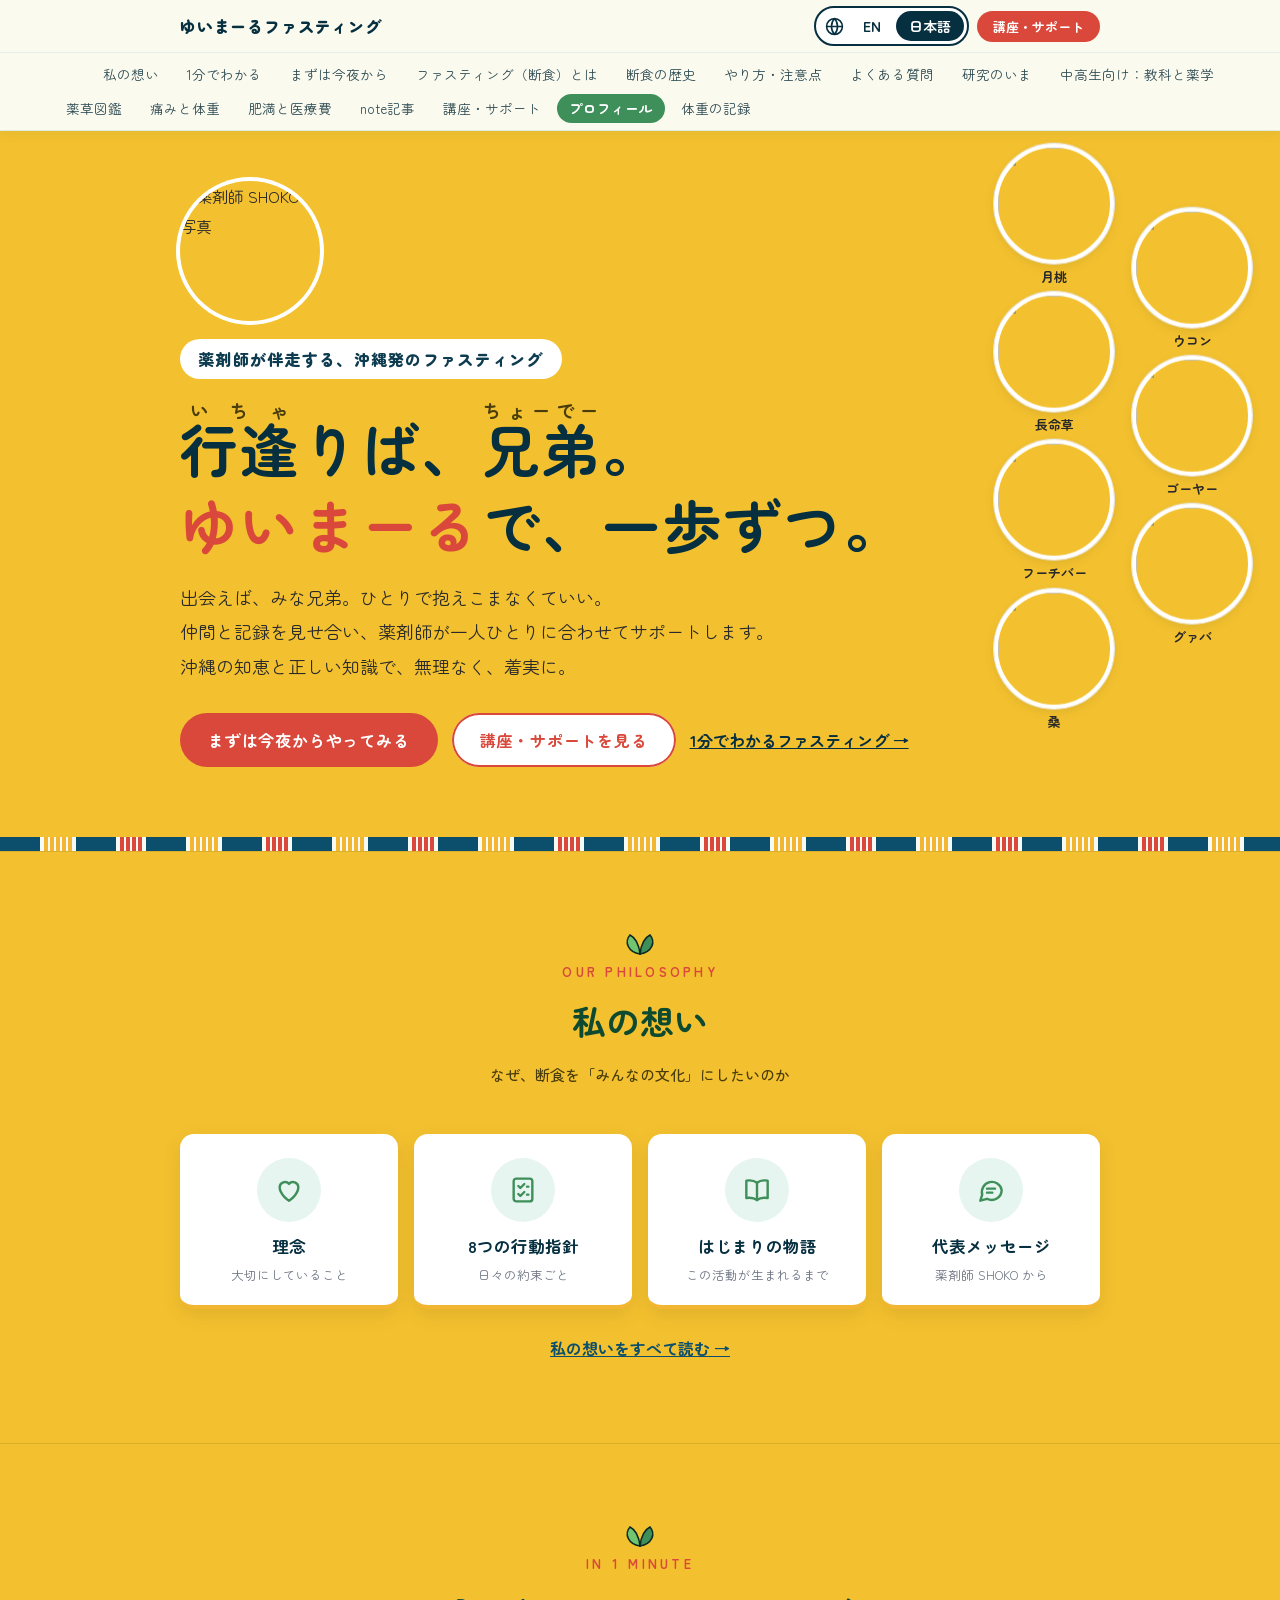
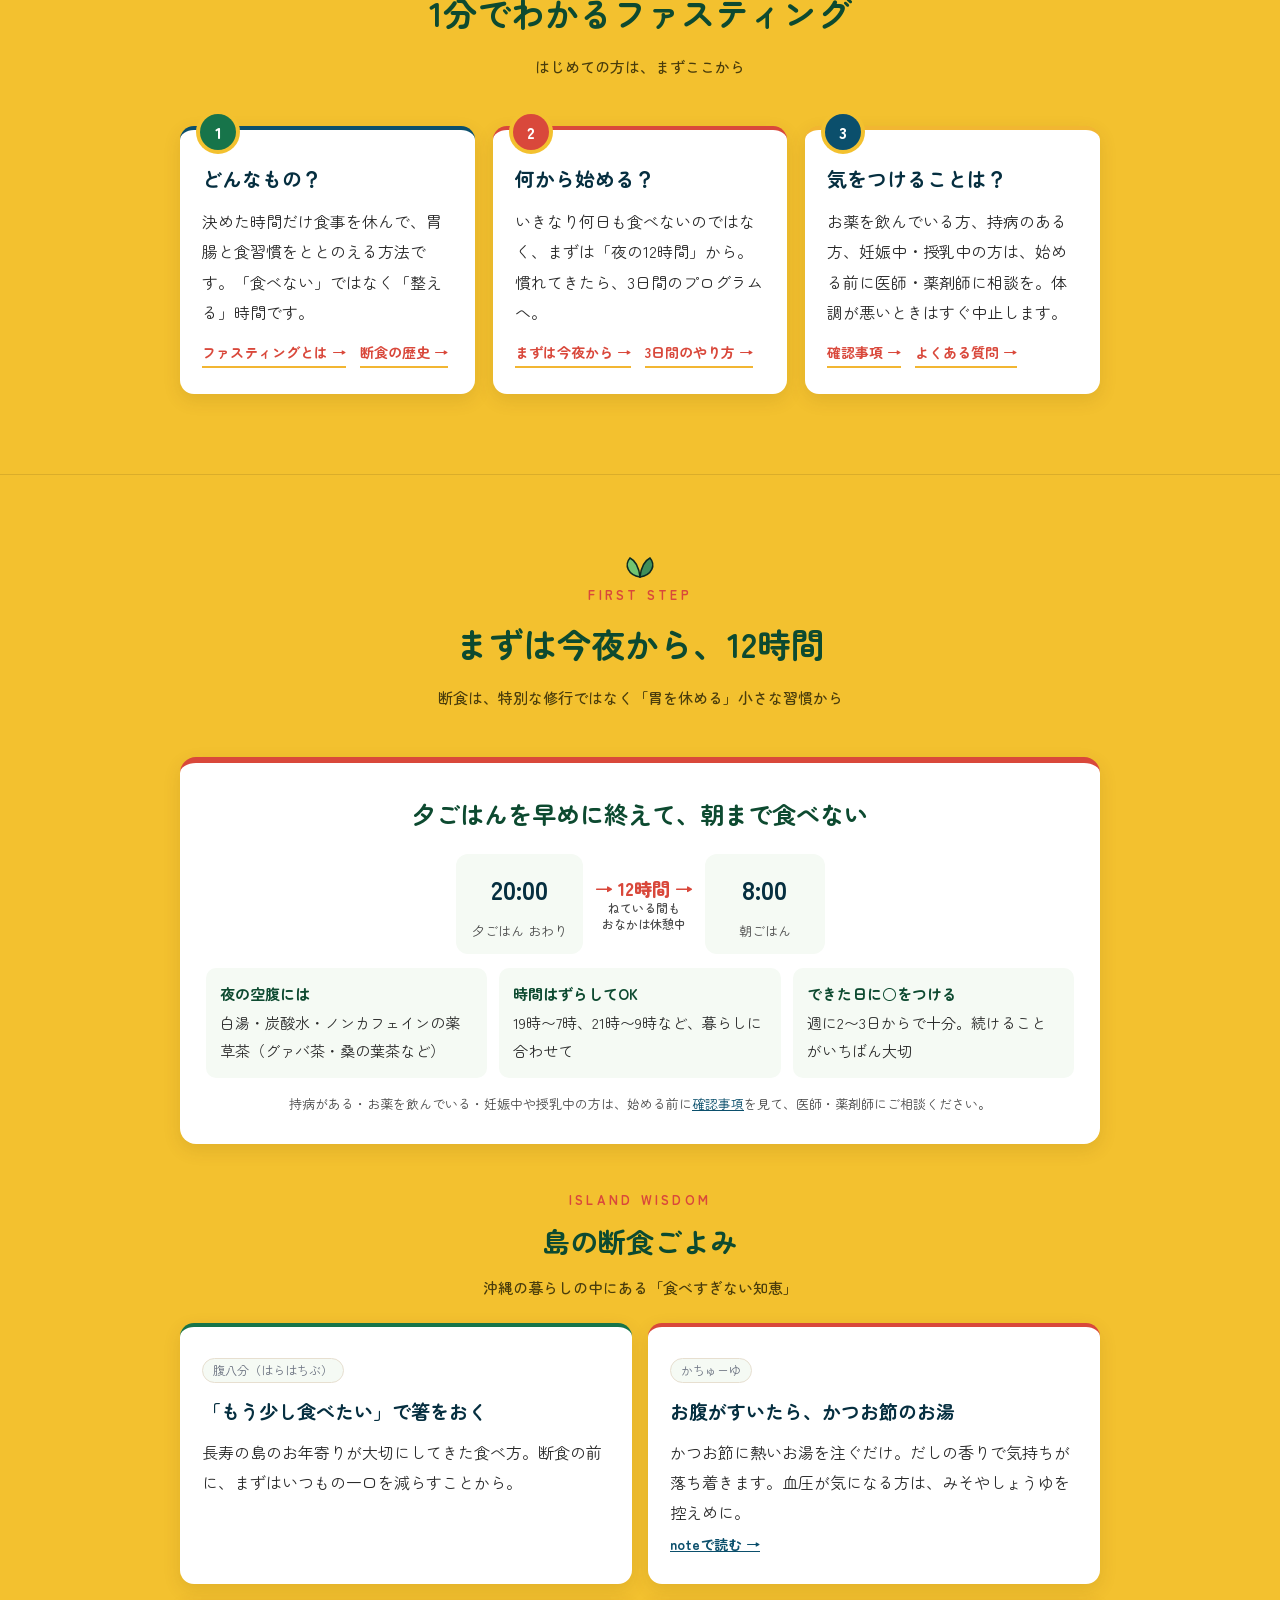
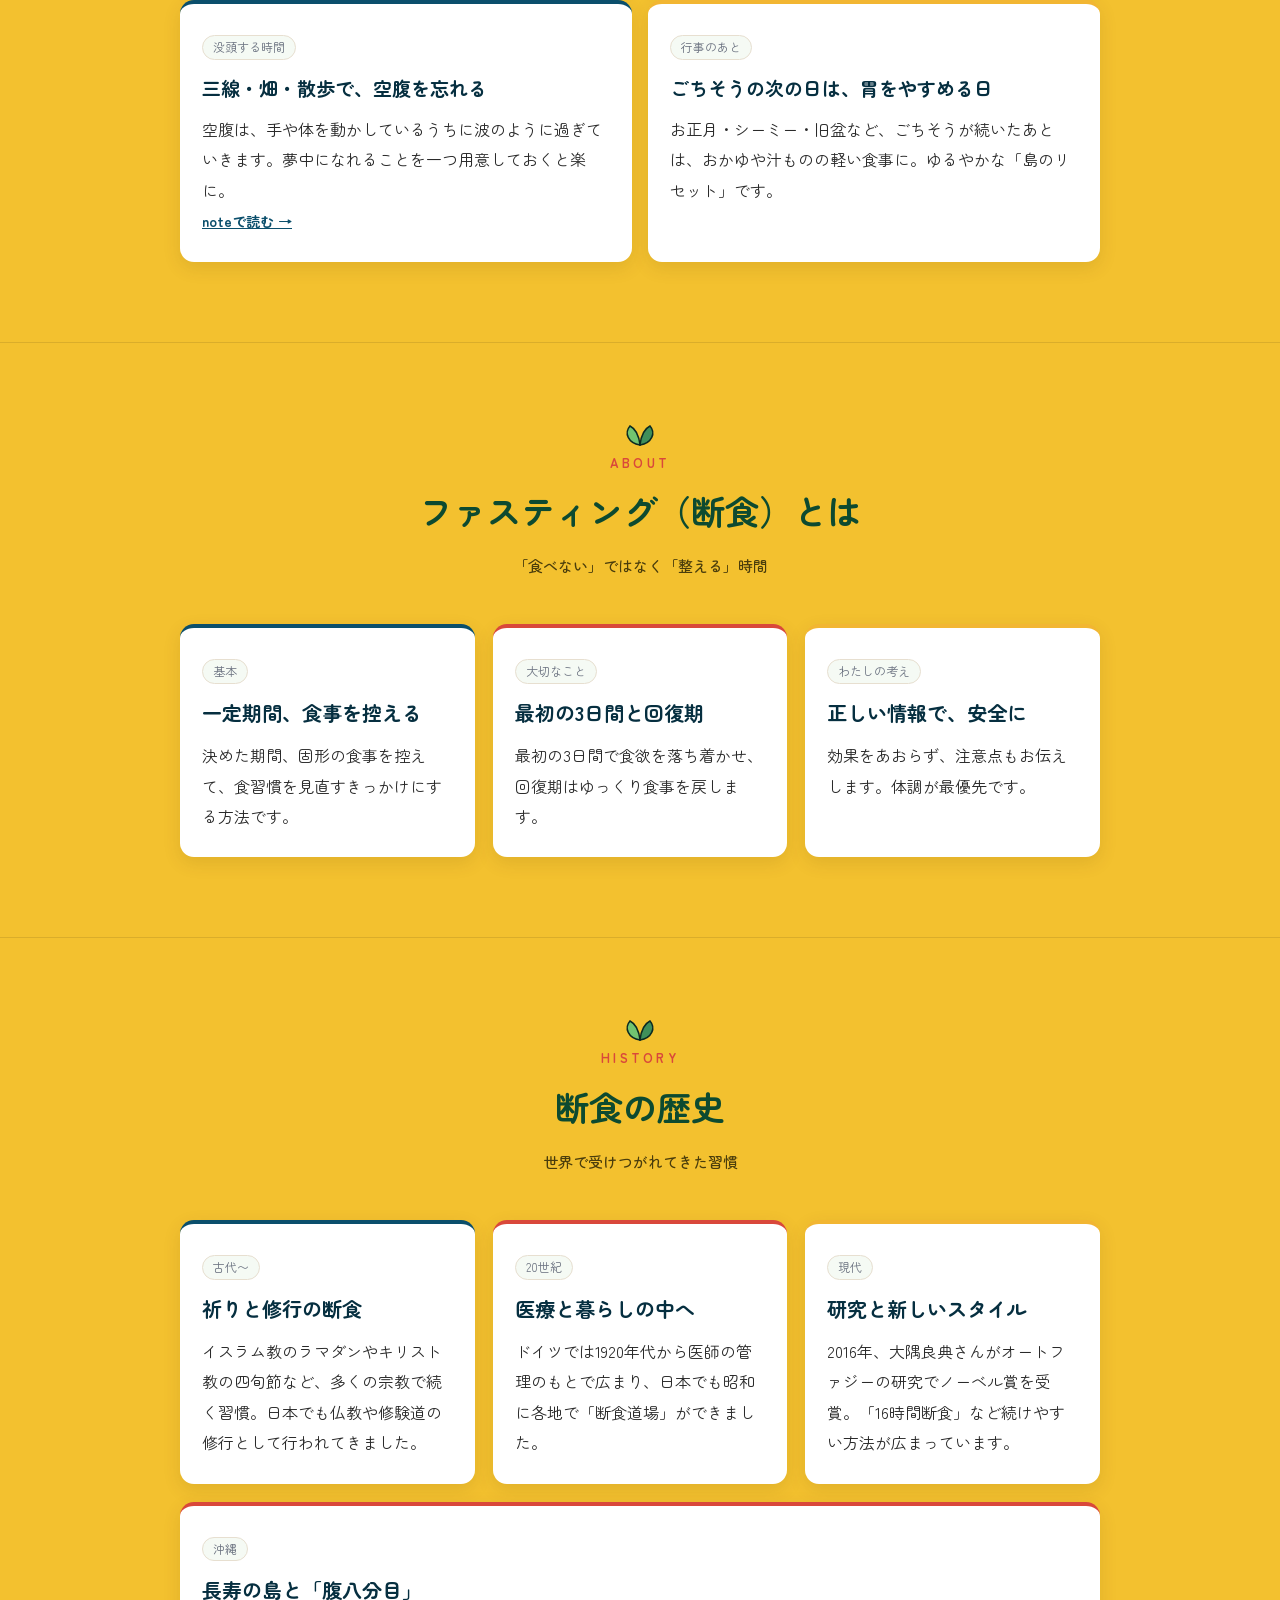
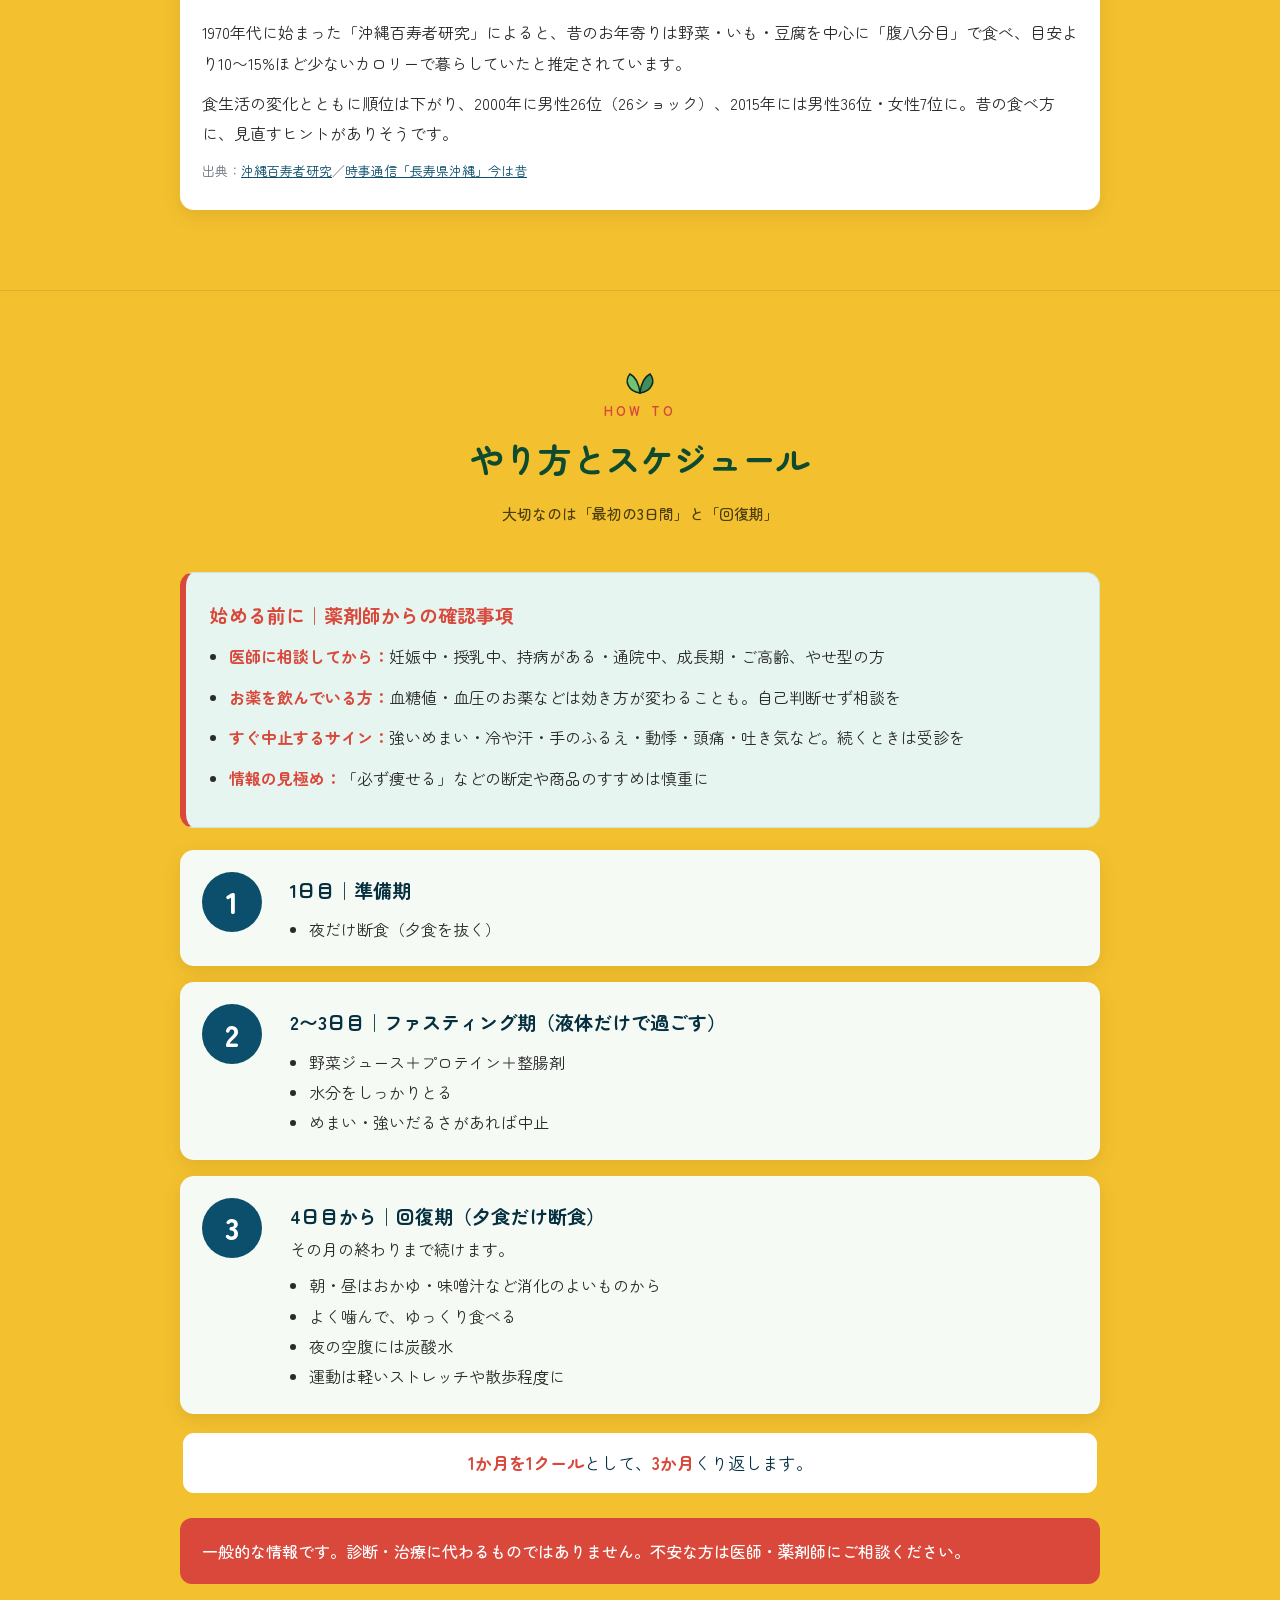
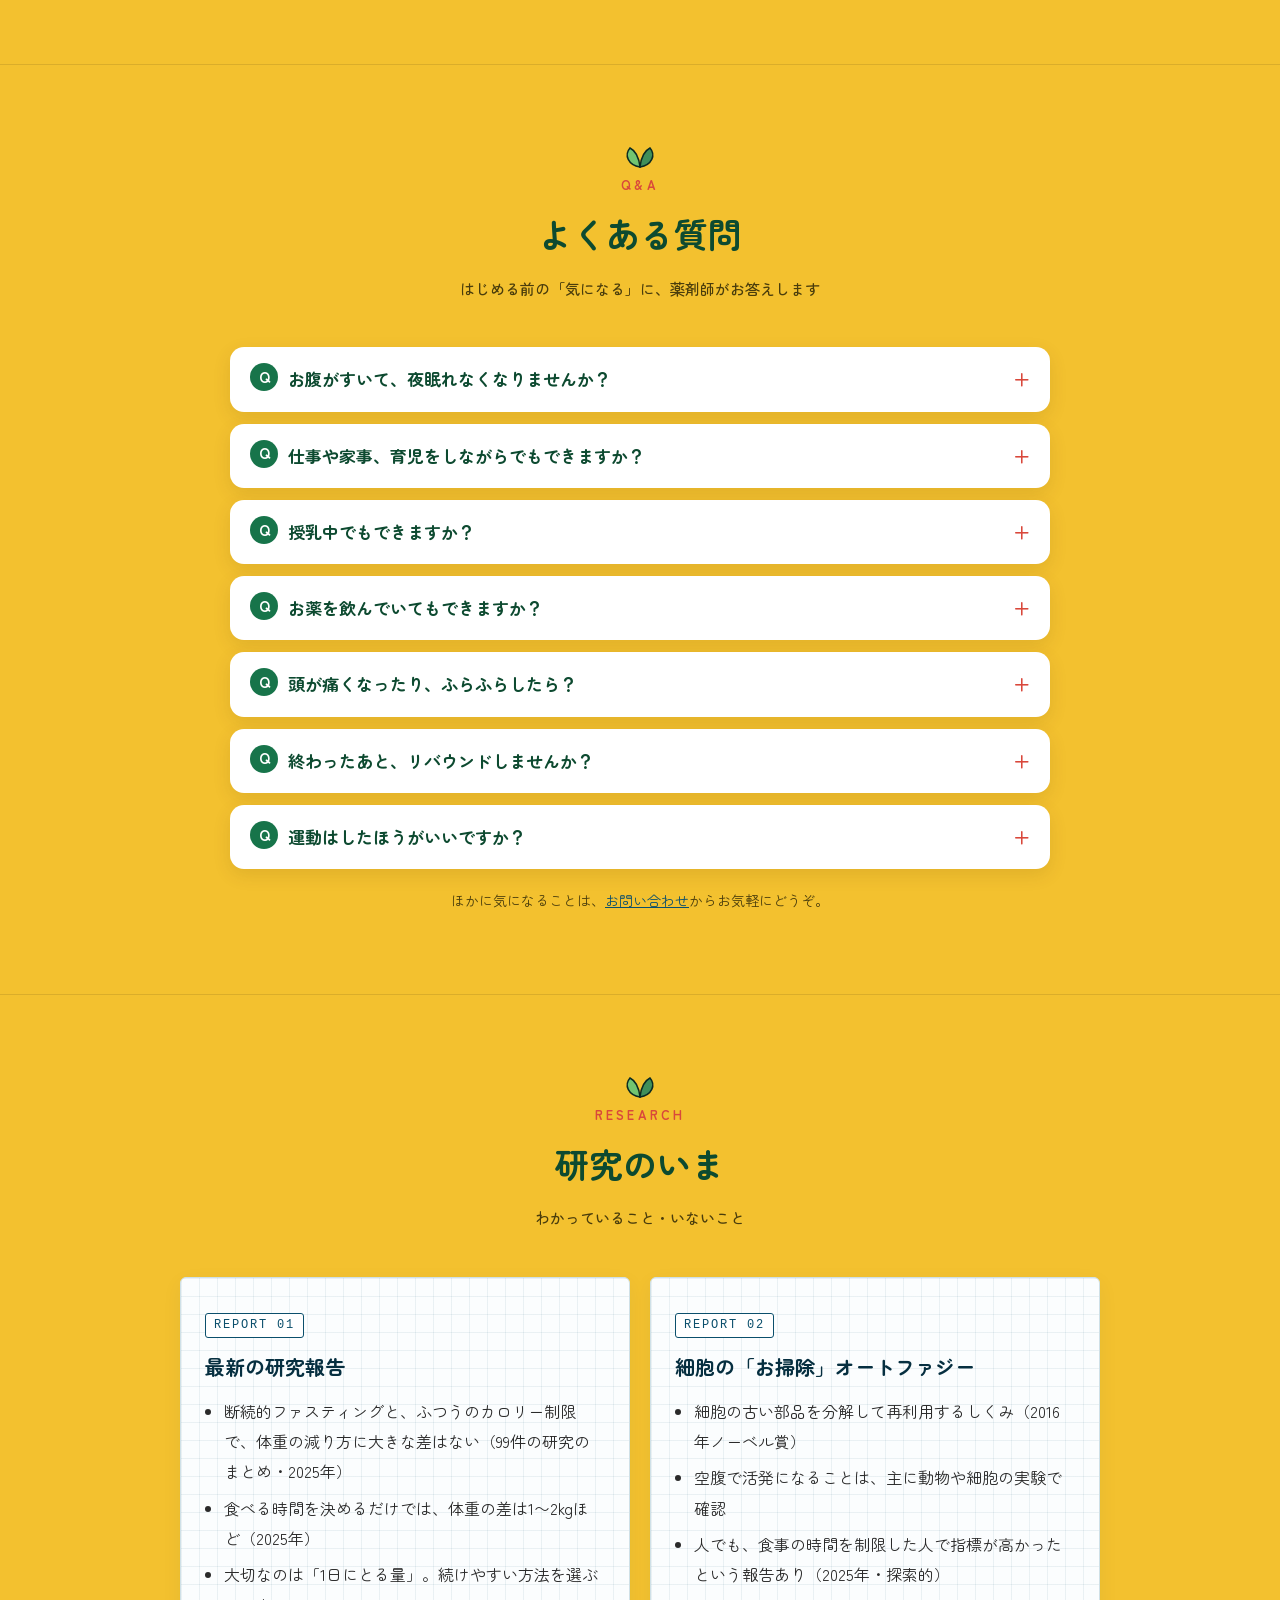
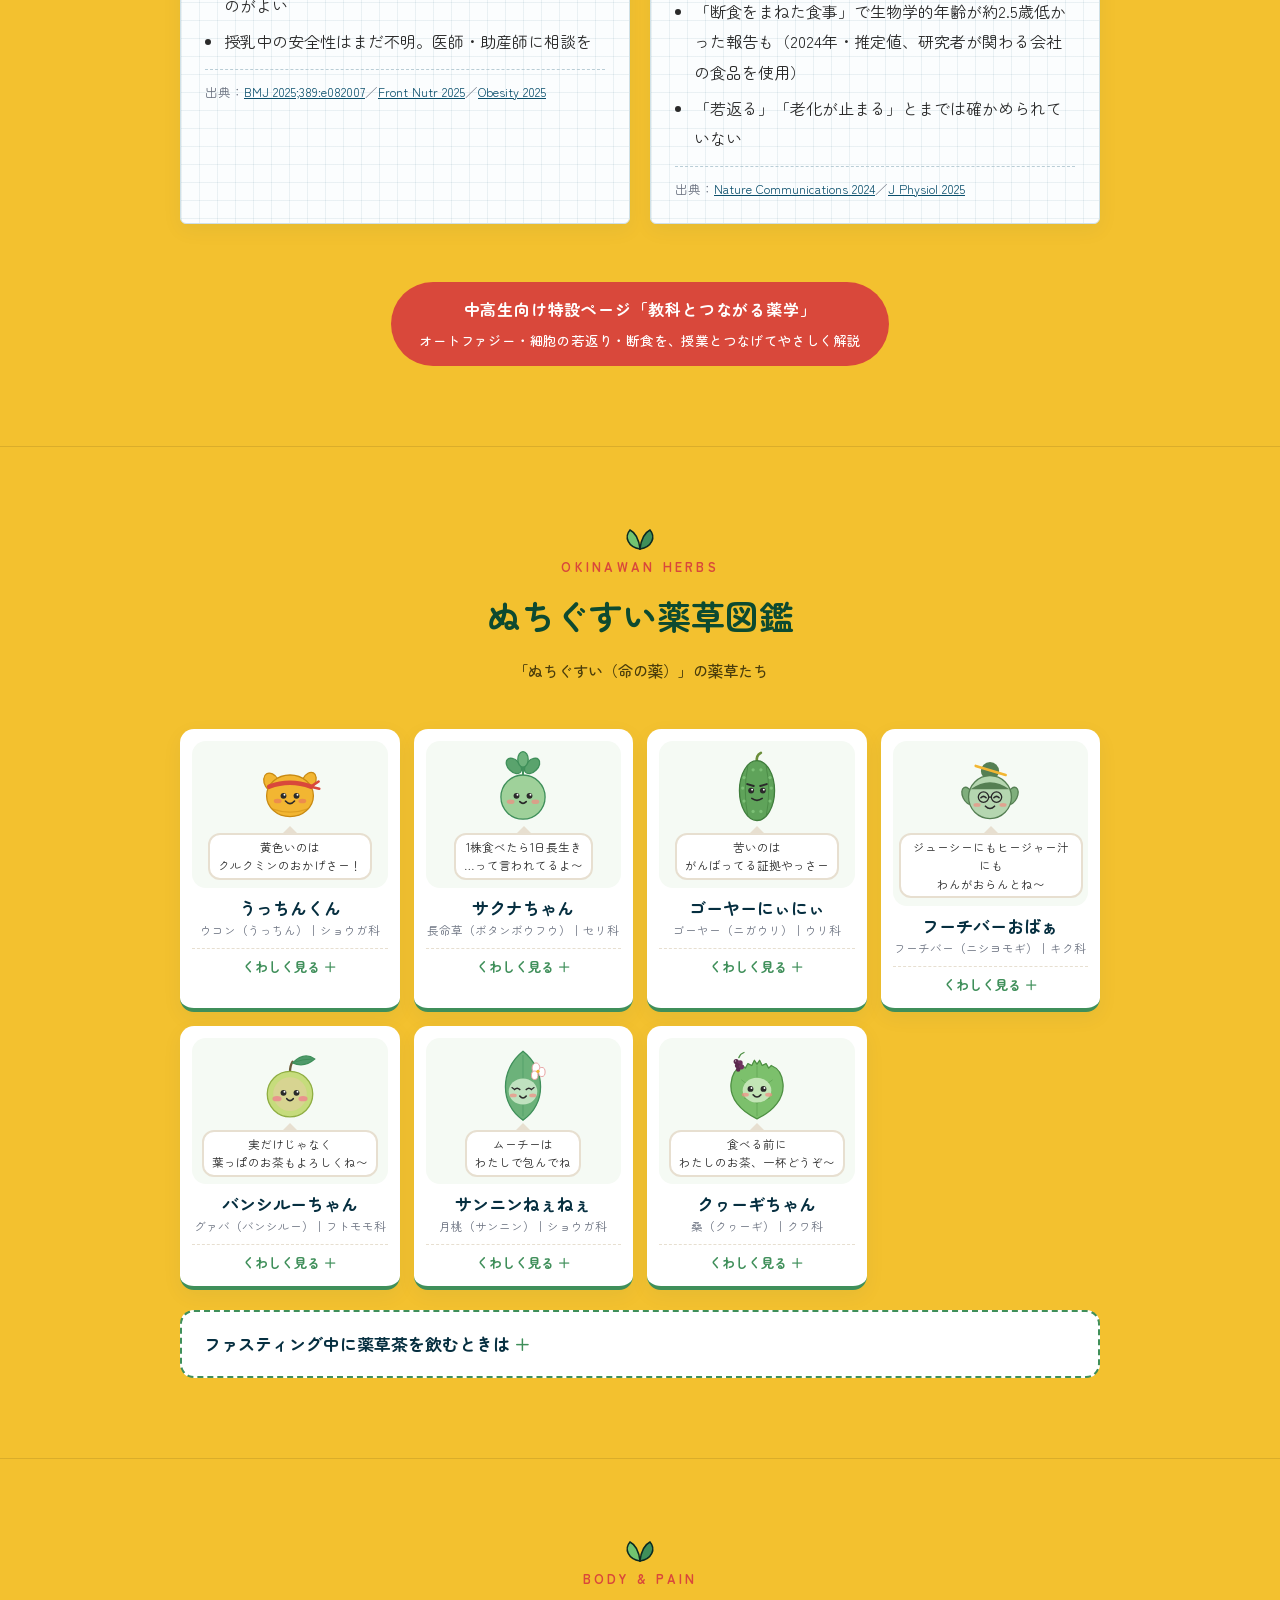
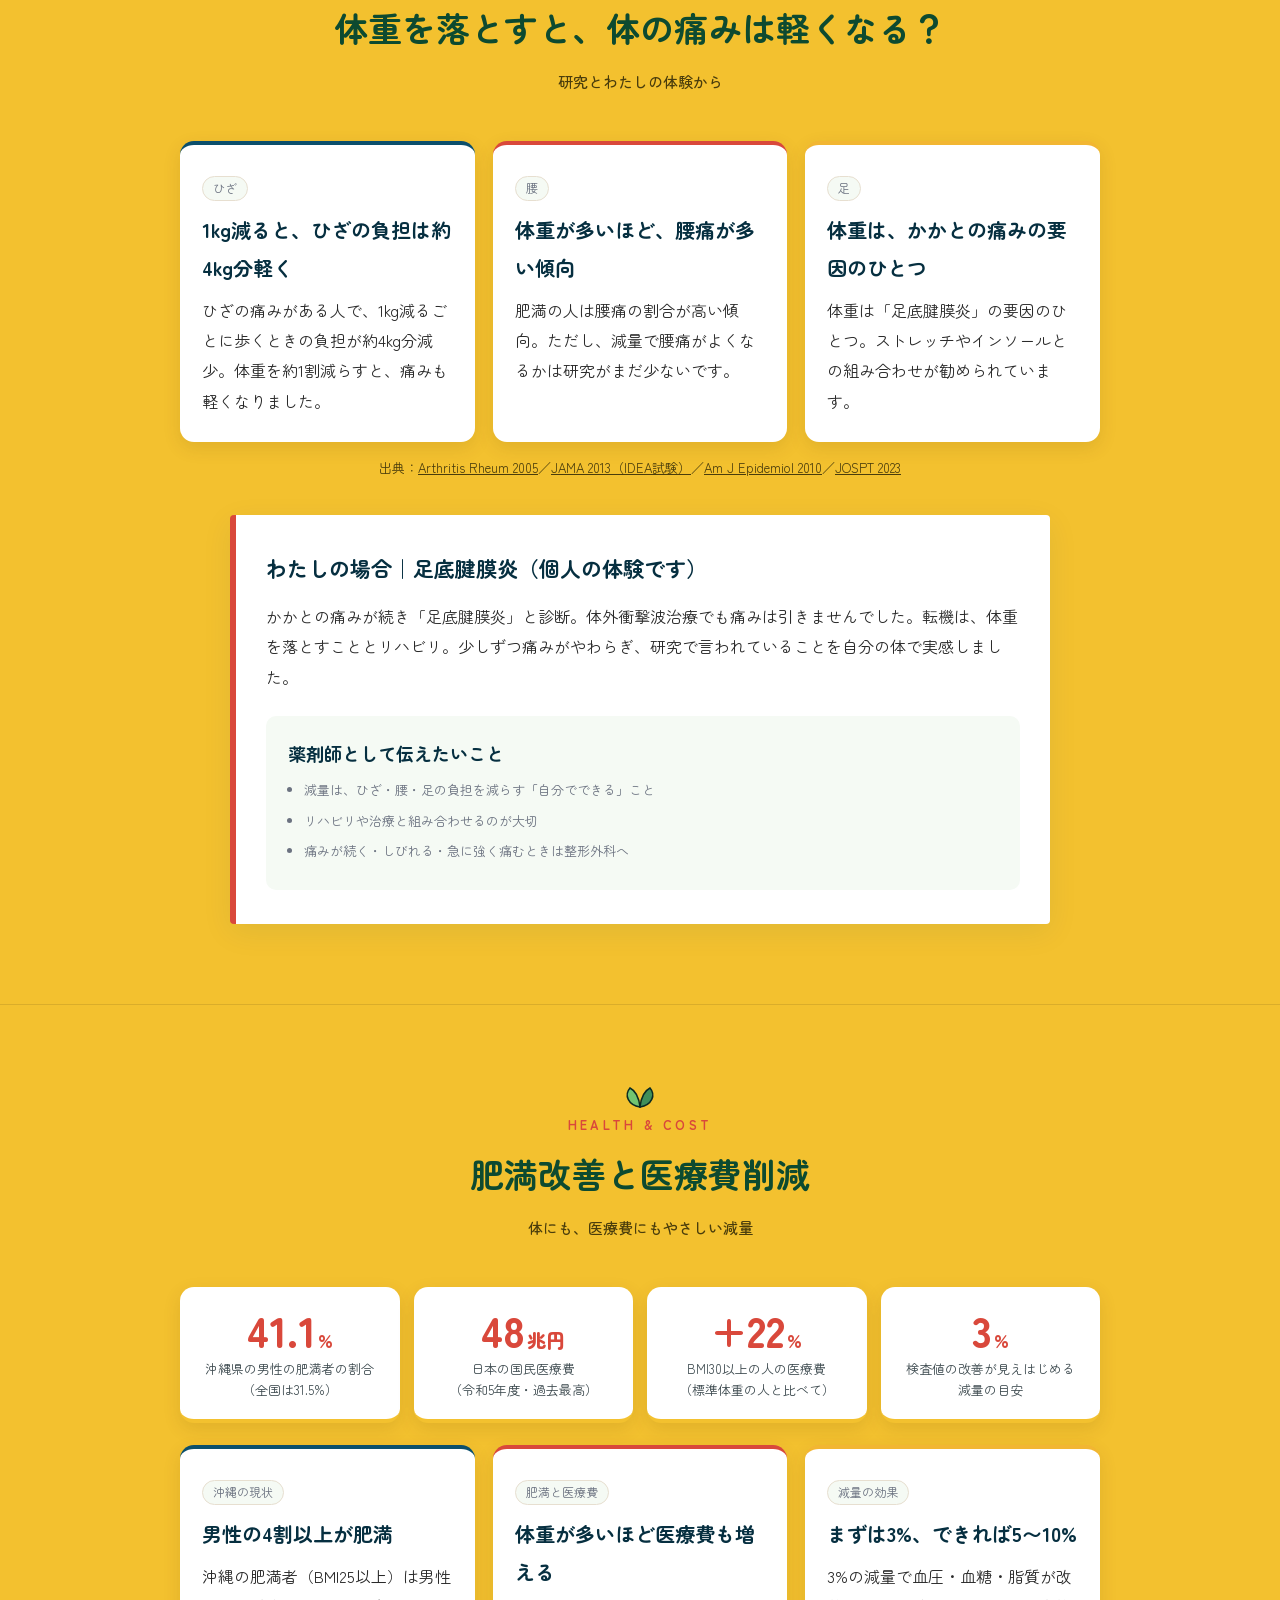
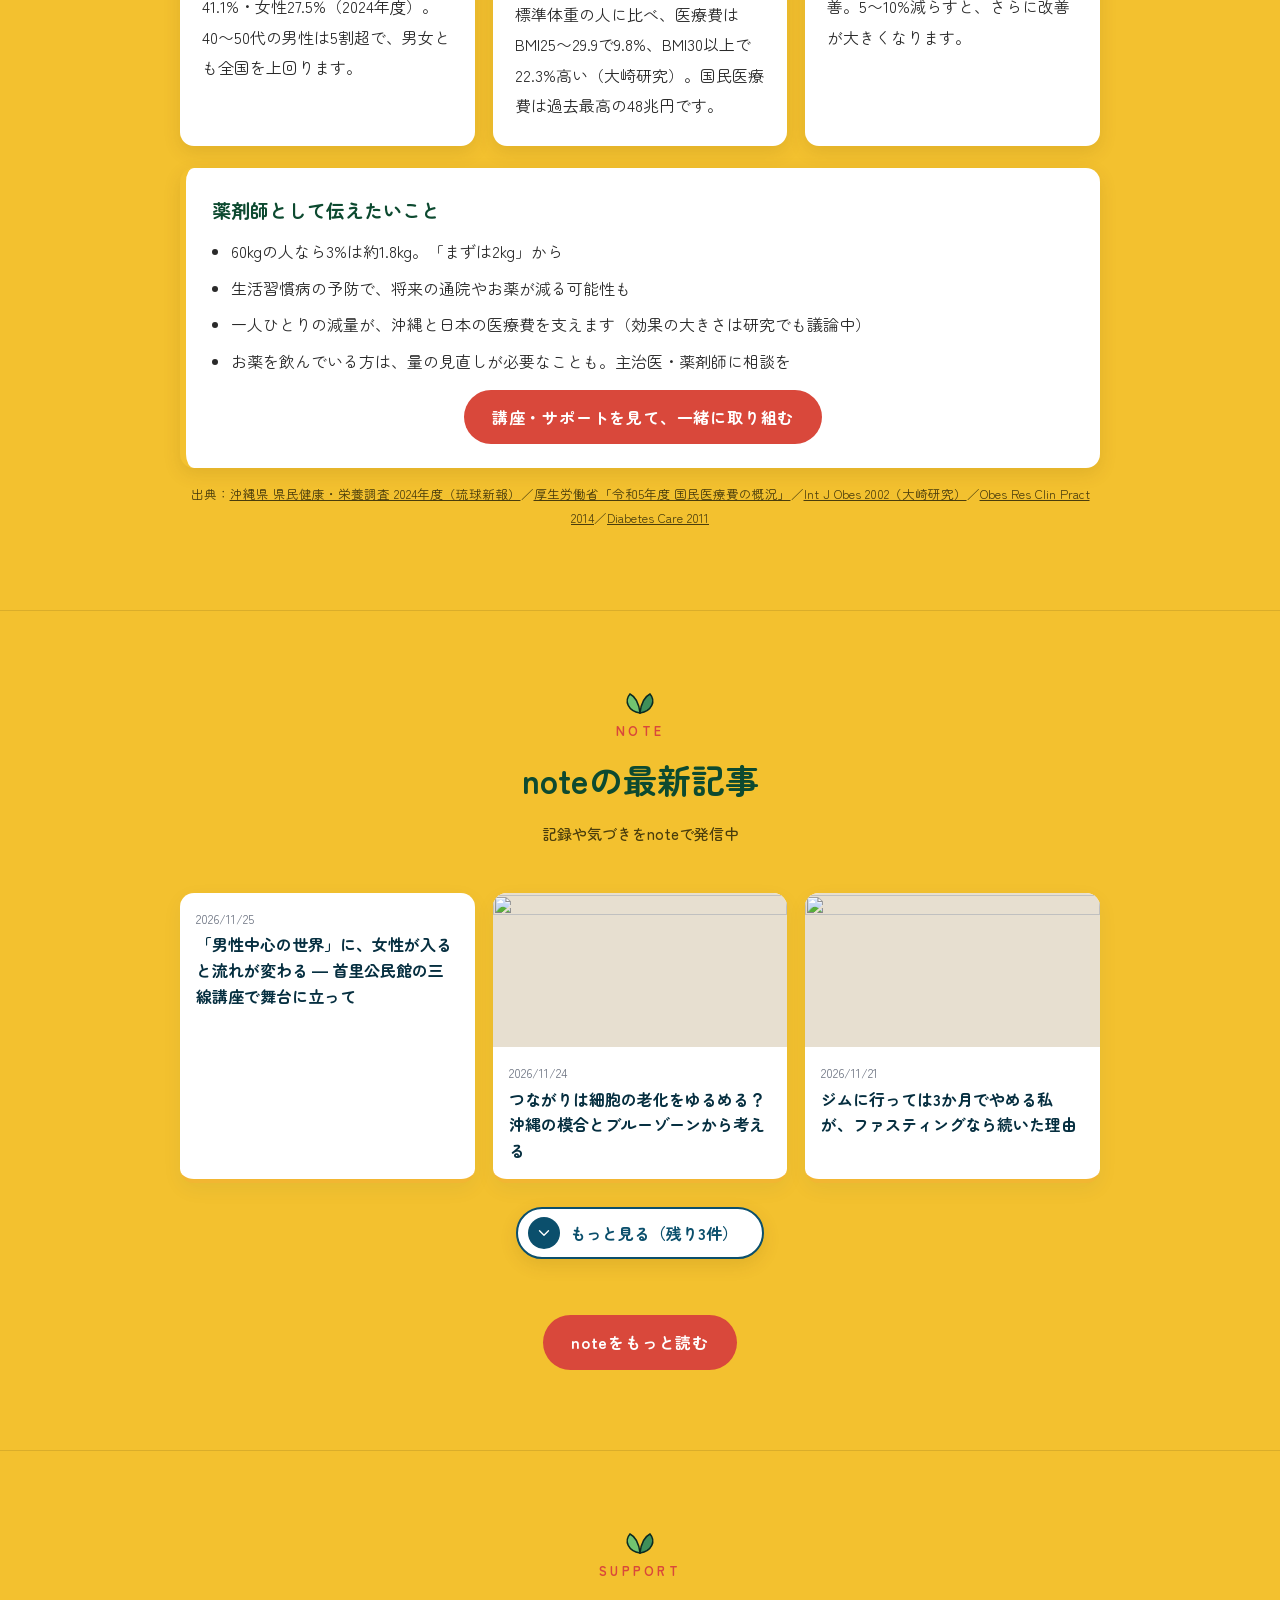
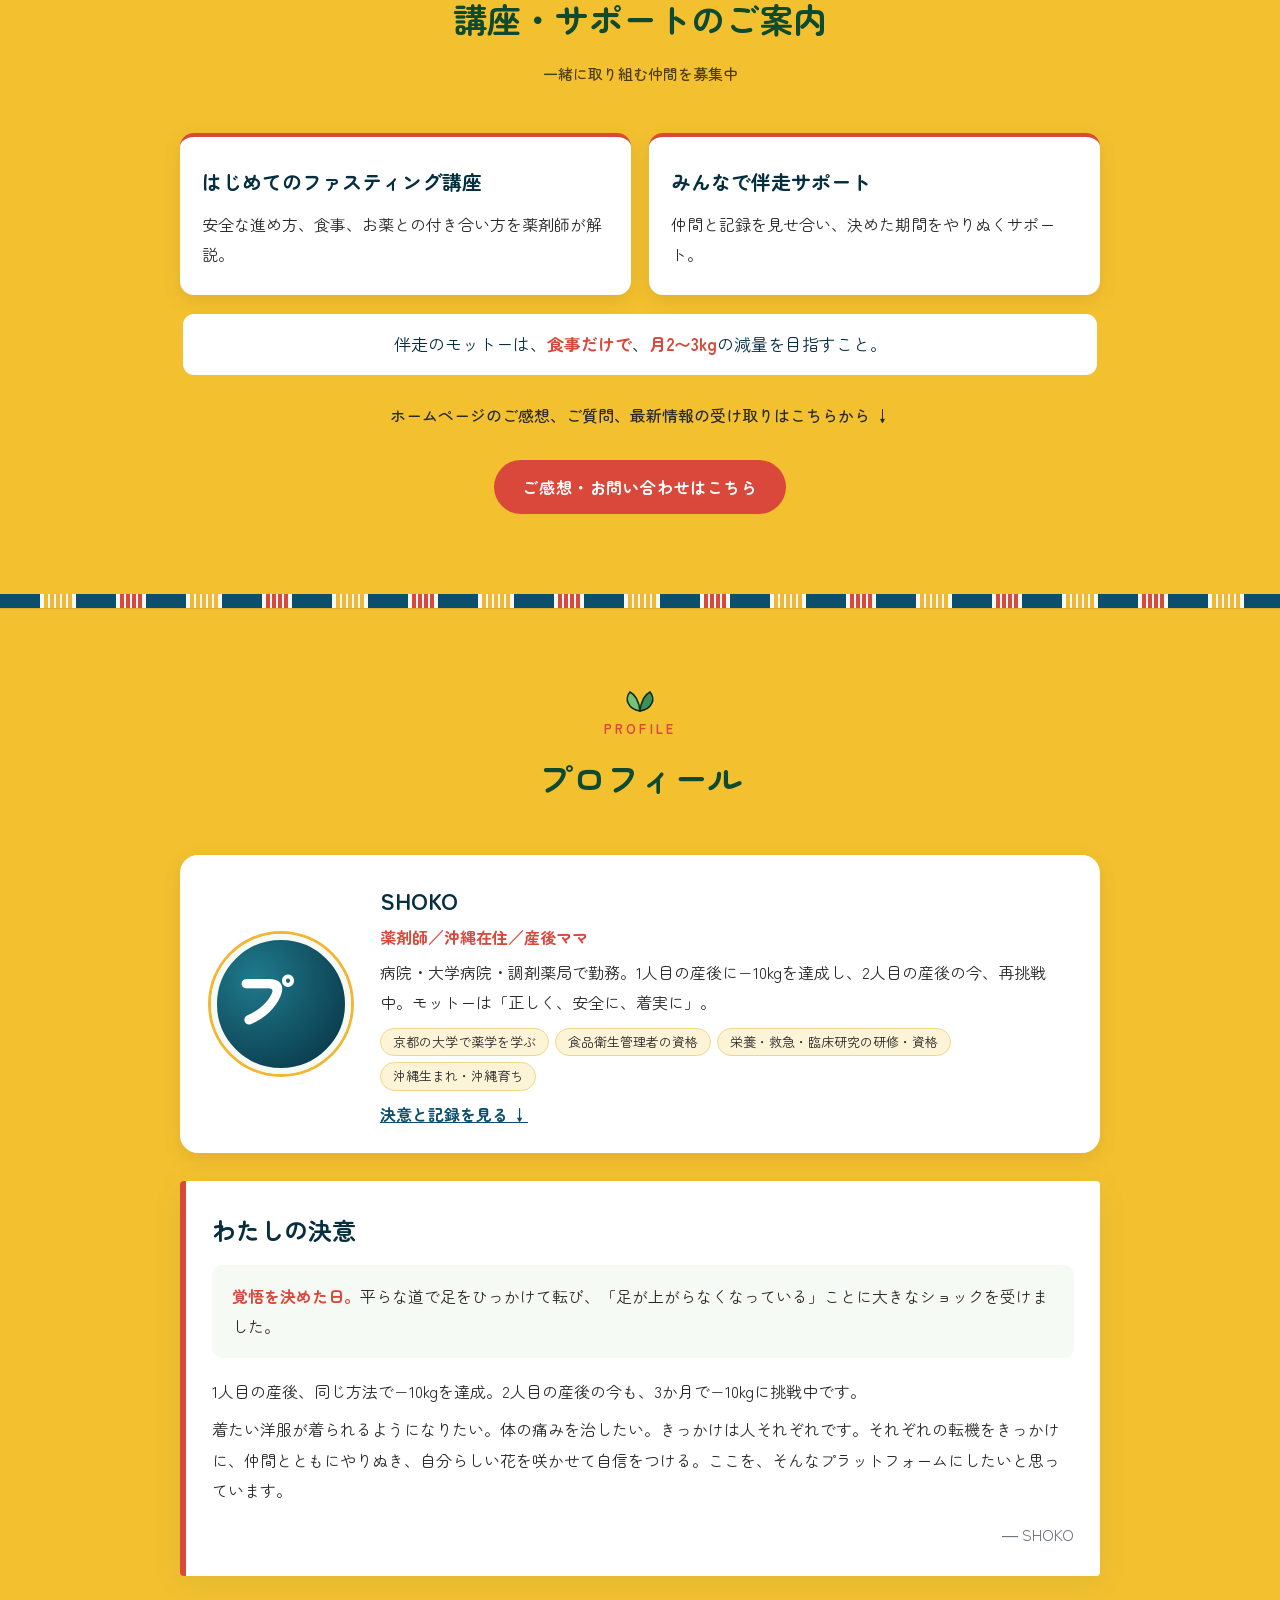
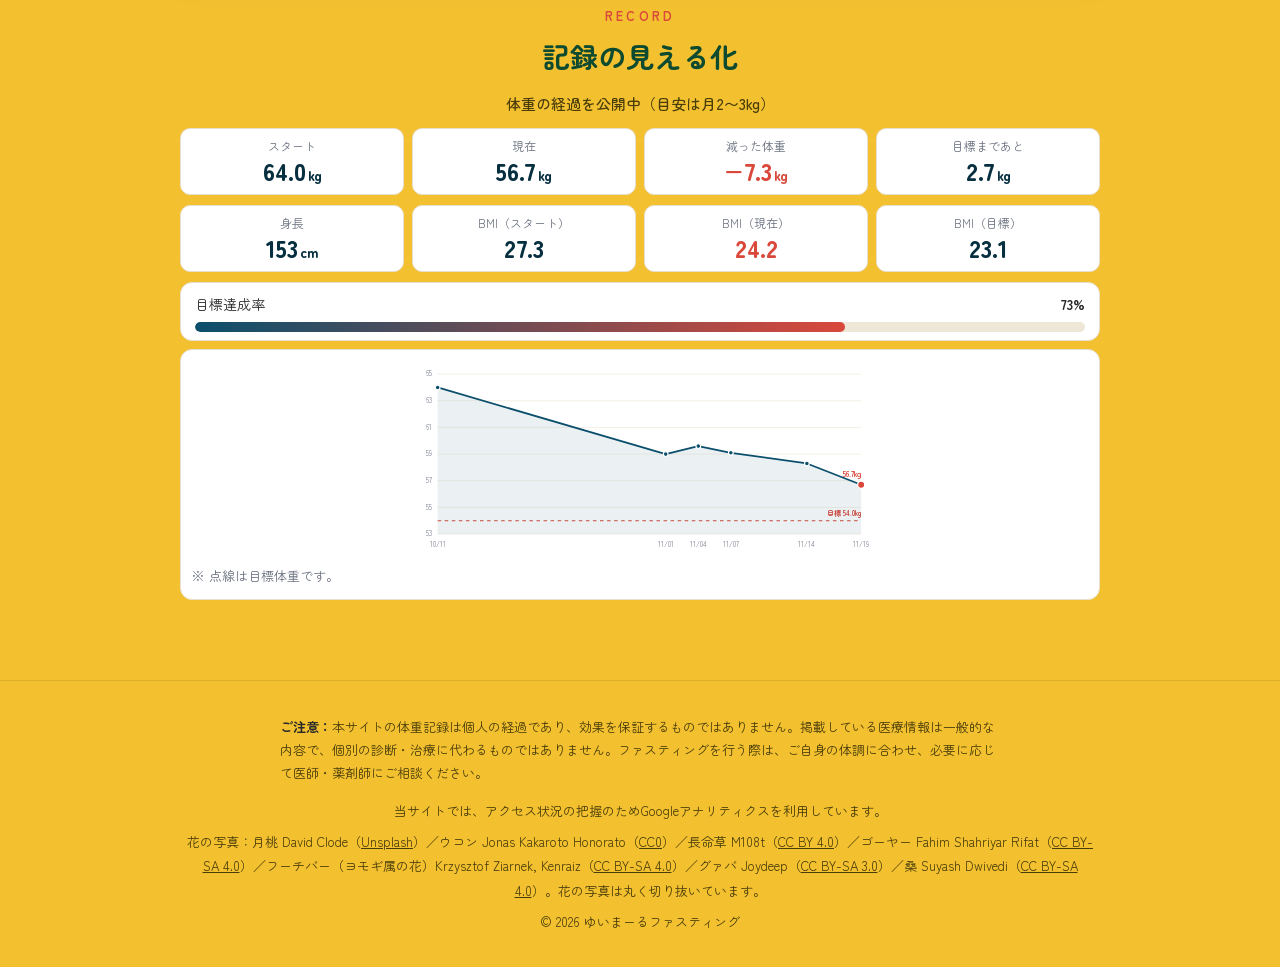
==== index.html @ 10a7318d "「私たちの想い」の表記を「私の想い」に変更 Co-Authored-By: Claude Opus 5.5 <noreply@anthropic.com>" ====
<!DOCTYPE html>
<html lang="ja">
<head>
<!-- Google tag (gtag.js) Google アナリティクス -->
<script async src="https://www.googletagmanager.com/gtag/js?id=G-NFXXL9ZWC0"></script>
<script>
  window.dataLayer = window.dataLayer || [];
  function gtag(){dataLayer.push(arguments);}
  gtag('js', new Date());
  gtag('config', 'G-NFXXL9ZWC0');
</script>
<meta charset="UTF-8">
<meta name="viewport" content="width=device-width, initial-scale=1.0">
<title>ゆいまーるファスティング｜ひとりで頑張らない、みんなでファスティング</title>
<meta property="og:title" content="ゆいまーるファスティング｜ひとりで頑張らない、みんなでファスティング">
<meta property="og:description" content="ひとりで頑張らなくていい。沖縄の薬剤師が、仲間と支え合いながら、正しく安全なファスティングをサポートします。">
<meta property="og:type" content="website">
<meta property="og:url" content="https://yuimaru-fasting.github.io/">
<meta property="og:site_name" content="ゆいまーるファスティング">
<meta name="description" content="ひとりで頑張らなくていい。沖縄の薬剤師が、仲間と支え合いながら、正しく安全なファスティングをサポートします。">
<link rel="alternate" hreflang="en" href="https://yuimaru-fasting.github.io/en.html">
<link rel="alternate" hreflang="ja" href="https://yuimaru-fasting.github.io/">
<link rel="alternate" hreflang="x-default" href="https://yuimaru-fasting.github.io/">
<link rel="preconnect" href="https://fonts.googleapis.com">
<link rel="preconnect" href="https://fonts.gstatic.com" crossorigin>
<link href="https://fonts.googleapis.com/css2?family=Zen+Maru+Gothic:wght@400;500;700;900&display=swap" rel="stylesheet">
<style>
  :root{
    --umi:#0b4f6c;      /* 深い海 */
    --umi-deep:#062f40;
    --sango:#d9483b;    /* 紅型の朱・覚悟の色 */
    --kiiro:#f2b632;    /* 紅型の黄 */
    --suna:#f5faf4;     /* 白砂（若葉色がかった） */
    --sora:#e6f5ef;     /* やわらかい空 */
    --sumi:#2a2a2a;
    --hai:#6b7280;
    --line:#e7dfd0;
    --kusa:#3f8f5a;     /* 薬草の緑 */
  }
  *{box-sizing:border-box;margin:0;padding:0}
  html{scroll-behavior:smooth;scroll-padding-top:100px}
  body{font-family:"Zen Maru Gothic",sans-serif;color:var(--sumi);background:var(--ki);line-height:1.9;font-size:16px}
  h1,h2,h3,.mincho{font-family:"Zen Maru Gothic",sans-serif}
  a{color:var(--umi)}
  .wrap{max-width:960px;margin:0 auto;padding:0 20px}

  /* ミンサー柄の帯（五つと四つの絣＝いつ（五）の世（四）までも） */
  .minsa{height:14px;background:
    repeating-linear-gradient(90deg,
      var(--umi) 0 40px,
      var(--suna) 40px 44px,
      var(--kiiro) 44px 48px, var(--suna) 48px 50px,
      var(--kiiro) 50px 54px, var(--suna) 54px 56px,
      var(--kiiro) 56px 60px, var(--suna) 60px 62px,
      var(--kiiro) 62px 66px, var(--suna) 66px 68px,
      var(--kiiro) 68px 72px, var(--suna) 72px 76px,
      var(--umi) 76px 116px,
      var(--suna) 116px 120px,
      var(--sango) 120px 124px, var(--suna) 124px 126px,
      var(--sango) 126px 130px, var(--suna) 130px 132px,
      var(--sango) 132px 136px, var(--suna) 136px 138px,
      var(--sango) 138px 142px, var(--suna) 142px 146px)}

  /* ナビ */
  nav{position:sticky;top:0;z-index:10;background:rgba(251,253,250,.95);backdrop-filter:blur(8px);box-shadow:0 2px 12px rgba(11,79,108,.08);border-bottom:1px solid #dcebe2}
  nav .nav-top{display:flex;align-items:center;justify-content:space-between;gap:12px;height:52px}
  nav .logo{color:var(--umi-deep);font-family:"Zen Maru Gothic",sans-serif;font-weight:800;text-decoration:none;letter-spacing:.05em;white-space:nowrap}
  nav .nav-right{display:flex;align-items:center;gap:8px;flex-shrink:0}
  nav .lang-toggle{display:flex;align-items:center;flex-shrink:0;gap:2px;padding:3px 3px 3px 9px;border:2px solid var(--umi-deep);border-radius:999px;background:#fff;white-space:nowrap}
  nav .lang-toggle svg{width:19px;height:19px;color:var(--umi-deep);margin-right:4px;flex-shrink:0}
  nav .lang-toggle a,nav .lang-toggle span{font-weight:700;font-size:14px;line-height:1;padding:8px 13px;border-radius:999px;text-decoration:none}
  nav .lang-toggle span{background:var(--umi-deep);color:#fff}
  nav .lang-toggle a{color:var(--umi-deep)}
  nav .lang-toggle a:hover{background:#e3f3ea}
  @media(max-width:520px){nav .nav-top{gap:8px}nav .nav-right{gap:6px}nav .lang-toggle{padding:2px 2px 2px 7px}nav .lang-toggle span{display:none}nav .lang-toggle svg{margin-right:0}nav .lang-toggle a{font-size:13px;padding:8px 9px 8px 5px}}
  @media(max-width:420px){nav .nav-top{padding:0 12px}nav .logo{font-size:14px!important;letter-spacing:.02em}nav .lang-toggle svg{width:17px;height:17px}}
  @media(max-width:380px){nav .nav-top{padding:0 10px;gap:6px}nav .nav-right{gap:5px}nav .logo{font-size:13px!important;letter-spacing:0}nav .lang-toggle{padding:2px 1px 2px 6px}nav .lang-toggle a{font-size:12px;padding:7px 7px 7px 4px}nav .nav-cta{font-size:11px!important;padding:7px 9px!important;letter-spacing:0}}
  @media(max-width:340px){nav .lang-toggle{border-width:1.5px;padding:2px 1px 2px 5px}nav .lang-toggle svg{width:15px;height:15px}nav .lang-toggle a{font-size:11px;padding:6px 6px 6px 4px}}
  nav .nav-cta{flex-shrink:0;background:var(--sango);color:#fff;font-weight:700;font-size:13px;line-height:1;padding:9px 16px;border-radius:999px;text-decoration:none;white-space:nowrap}
  nav .nav-cta:hover{background:#c23d31}
  .nav-menu{position:relative;border-top:1px solid #e3efe7}
  .nav-menu::after{content:"";position:absolute;top:0;right:0;bottom:0;width:32px;background:linear-gradient(90deg,rgba(251,253,250,0),rgba(251,253,250,.98));pointer-events:none}
  @media(min-width:900px){.nav-menu::after{display:none}}
  .nav-menu ul{display:flex;gap:4px;list-style:none;max-width:1200px;margin:0 auto;padding:7px 14px;overflow-x:auto;scrollbar-width:none;-webkit-overflow-scrolling:touch}
  @media(min-width:900px){.nav-menu ul{flex-wrap:wrap;justify-content:center;overflow:visible}.nav-menu li:first-child,.nav-menu li:last-child{margin:0}}
  .nav-menu ul::-webkit-scrollbar{display:none}
  .nav-menu li{flex-shrink:0}
  .nav-menu li:first-child{margin-left:auto}
  .nav-menu li:last-child{margin-right:auto}
  .nav-menu a{display:block;color:#2d4a52;text-decoration:none;font-size:13.5px;line-height:1;padding:8px 12px;border-radius:999px;white-space:nowrap;transition:background .2s,color .2s}
  .nav-menu a:hover{background:#e3f3ea;color:var(--umi-deep)}
  .nav-menu a.active{background:var(--kusa);color:#fff;font-weight:700}
  @media(max-width:420px){nav .logo{font-size:15px}nav .nav-cta{padding:8px 12px;font-size:12px}}

  /* ヒーロー */
  /* 沖縄の薬草（ゴーヤー棚・月桃・ウコン・長命草・フーチバー・グァバ・桑） */
  .hero{background:var(--ki);color:var(--sumi);position:relative;overflow:hidden}
  .hero .wrap{z-index:2}
  /* サイトに載せている薬草の花（丸い写真） */
  .hero-flowers{display:grid;grid-template-columns:repeat(2,120px);column-gap:18px;row-gap:6px;margin:0;padding:0;list-style:none}
  .hero-flowers li{text-align:center;font-size:13px;font-weight:700;line-height:1.4;color:var(--sumi)}
  .hero-flowers li:nth-child(even){transform:translateY(64px)}
  .hero-flowers img{display:block;width:120px;height:120px;border-radius:50%;object-fit:cover;border:4px solid #fff;box-shadow:0 0 0 1px #e6e6e6,0 4px 12px rgba(0,0,0,.08);margin:0 auto 4px}
  @media(min-width:1200px){.hero-flowers{position:absolute;right:calc((100vw - 100%) / -2 + 28px);top:50%;transform:translateY(-58%)}}
  @media(max-width:720px){.hero-flowers{grid-template-columns:repeat(4,1fr) !important;max-width:520px !important}}
  @media(max-width:1199px){.hero-flowers{order:5;grid-template-columns:repeat(7,1fr);column-gap:10px;row-gap:12px;width:100%;max-width:820px}.hero-flowers li:nth-child(even){transform:none}.hero-flowers img{width:100%;height:auto;aspect-ratio:1;border-width:3px}.hero-flowers li{font-size:11.5px}}
  /* キャッチコピーと説明文（白い背景） */
  .hero h1{color:var(--umi-deep)}
  .hero h1 rt{color:#4a3d0c}
  .hero p.lead{color:var(--sumi)}
  .hero h1 span{display:inline-block}
  .hero h1 rt{font-size:.32em;letter-spacing:.08em;font-weight:700}
  .hero p.lead{word-break:auto-phrase}
  .hero .wrap{padding:50px 20px 70px;position:relative;z-index:1;display:flex;flex-direction:column;align-items:flex-start;gap:18px}
  .hero-text{min-width:0;max-width:100%}
  .hero-photo{order:-1;display:block;width:140px;aspect-ratio:1;object-fit:cover;border-radius:50%;box-shadow:0 0 0 4px #fff}
  @media(max-width:720px){.hero .wrap{padding-top:40px}.hero-photo{width:120px}}
  .hero .eyebrow{display:inline-block;background:#fff;color:#0d3b4f;font-weight:800;border-radius:999px;padding:5px 18px;font-size:clamp(14px,1.8vw,16px);letter-spacing:.08em;margin-bottom:22px}
  .hero h1{font-size:clamp(34px,6vw,58px);line-height:1.3;letter-spacing:.04em;margin-bottom:18px}
  .hero h1 .aka{color:var(--sango)}
  .hero p.lead{font-size:clamp(15px,2.2vw,18px);max-width:640px}
  .hero .kanji{position:absolute;right:-10px;bottom:-60px;font-family:"Zen Maru Gothic",sans-serif;font-weight:800;font-size:clamp(160px,28vw,300px);color:rgba(255,255,255,.07);line-height:1;writing-mode:vertical-rl;pointer-events:none}
  .btn{display:inline-block;margin-top:30px;background:var(--sango);color:#fff;text-decoration:none;padding:12px 28px;border-radius:999px;font-weight:700;letter-spacing:.05em;transition:transform .2s}
  .btn:hover{transform:translateY(-2px)}

  section{padding:80px 0}
  .sec-head{text-align:center;margin-bottom:44px}
  .sec-head .en{display:block;color:var(--kusa);font-size:13px;letter-spacing:.25em;font-weight:700}
  .sec-head .en::before{content:"";display:block;width:40px;height:24px;margin:0 auto 4px;background:url("data:image/svg+xml,%3Csvg xmlns='http://www.w3.org/2000/svg' viewBox='0 0 40 24'%3E%3Cpath d='M20 22 C8 20 4 10 10 3 C16 6 19 13 20 22Z' fill='%2372c470' stroke='%230b2a22' stroke-width='1.5'/%3E%3Cpath d='M20 22 C32 20 36 10 30 3 C24 6 21 13 20 22Z' fill='%233f8f5a' stroke='%230b2a22' stroke-width='1.5'/%3E%3C/svg%3E") center/contain no-repeat}
  .sec-head h2{font-size:clamp(26px,4vw,34px);color:var(--umi-deep);margin-top:4px}
  .sec-head p{color:var(--hai);margin-top:8px;font-size:15px}

  /* 宣言 */
  .sengen{background:#fff;border-left:6px solid var(--sango);padding:36px 32px;border-radius:4px;box-shadow:0 8px 30px rgba(11,79,108,.08)}
  .sengen h3{font-size:clamp(22px,3.4vw,30px);color:var(--umi-deep);margin-bottom:12px}
  .sengen .kikkake{background:var(--suna);border-radius:10px;padding:16px 20px;margin-bottom:18px}
  .sengen .kikkake b{color:var(--sango)}
  .sub-head{text-align:center;margin:48px 0 24px}
  .sub-head .en{display:block;color:var(--aka,#d9483b);font-size:13px;letter-spacing:.25em;font-weight:700}
  .sub-head h3{font-size:clamp(22px,3.4vw,28px);color:#0d4a30;margin-top:2px}
  .sub-head p{color:#4a3d0c;margin-top:6px;font-size:15px}
  .sengen .sign{text-align:right;margin-top:14px;font-family:"Zen Maru Gothic",sans-serif;color:var(--hai)}

  /* 記録 */
  .stats{display:grid;grid-template-columns:repeat(4,1fr);gap:14px;margin-bottom:26px}
  @media(max-width:720px){.stats{grid-template-columns:repeat(2,1fr)}}
  .stat{background:#fff;border:1px solid var(--line);border-radius:12px;padding:16px;text-align:center}
  .stat .label{font-size:13px;color:var(--hai)}
  .stat .num{font-family:"Zen Maru Gothic",sans-serif;font-size:28px;font-weight:800;color:var(--umi-deep)}
  .stat .num small{font-size:14px;margin-left:2px}
  .stat.hl .num{color:var(--sango)}
  .progress{background:#fff;border:1px solid var(--line);border-radius:12px;padding:18px 20px;margin-bottom:26px}
  .progress .bar{height:14px;background:#eee6d6;border-radius:999px;overflow:hidden;margin-top:8px}
  .progress .fill{height:100%;width:0;background:linear-gradient(90deg,var(--umi),var(--sango));border-radius:999px;transition:width 1.2s ease}
  .progress .meta{display:flex;justify-content:space-between;font-size:14px}
  .chart-box{background:#fff;border:1px solid var(--line);border-radius:12px;padding:20px}
  .chart-box svg{width:100%;height:auto;display:block}
  .note{font-size:13px;color:var(--hai);margin-top:10px}

  /* カード */
  .cards{display:grid;grid-template-columns:repeat(3,1fr);gap:18px}
  @media(max-width:820px){.cards{grid-template-columns:1fr}}
  .card{background:#fff;border-radius:14px;padding:26px 22px;border-top:4px solid var(--umi)}
  .card h3{font-size:20px;color:var(--umi-deep);margin-bottom:8px}
  .card .tag{display:inline-block;font-size:12px;background:var(--suna);border:1px solid var(--line);border-radius:999px;padding:0 10px;margin-bottom:10px;color:var(--hai)}
  .card:nth-child(2){border-top-color:var(--sango)}
  .card:nth-child(3){border-top-color:var(--kiiro)}

  /* ステップ */
  .steps{counter-reset:s;display:grid;gap:16px}
  .step{display:grid;grid-template-columns:70px 1fr;gap:18px;background:#fff;border-radius:14px;padding:22px}
  .step::before{counter-increment:s;content:counter(s);font-family:"Zen Maru Gothic",sans-serif;font-weight:800;font-size:30px;width:60px;height:60px;border-radius:50%;background:var(--umi);color:#fff;display:flex;align-items:center;justify-content:center}
  .step h3{font-size:19px;color:var(--umi-deep)}
  .step ul{padding-left:1.2em;margin-top:6px}
  .course-cycle{margin-top:16px;background:#fff;color:var(--umi-deep);border:3px solid var(--ki);border-radius:14px;padding:14px 18px;text-align:center;font-size:17px}
  .course-cycle b{color:var(--sango)}

  /* 医療情報 */
  .med-grid{display:grid;grid-template-columns:1fr 1fr;gap:18px}
  @media(max-width:820px){.med-grid{grid-template-columns:1fr}}
  .med{background:#fff;border:1px solid #cfe6dc;border-radius:14px;padding:24px;box-shadow:0 6px 20px rgba(11,79,108,.06)}
  .med h3{color:var(--sango);font-size:19px;margin-bottom:8px}
  .med ul{padding-left:1.2em}
  .med-list{max-width:760px;margin:0 auto}
  .med-check{max-width:none;margin-bottom:22px;background:var(--sora);border-left:6px solid var(--sango);box-shadow:none}
  .med-list li{margin-bottom:10px}
  .med-list b{color:var(--sango)}

  /* 研究コーナー（方眼ノート風カード） */
  .lab-grid{display:grid;grid-template-columns:1fr 1fr;gap:20px}
  @media(max-width:820px){.lab-grid{grid-template-columns:1fr}}
  .lab{background-color:#fbfdfe;background-image:linear-gradient(rgba(11,79,108,.07) 1px,transparent 1px),linear-gradient(90deg,rgba(11,79,108,.07) 1px,transparent 1px);background-size:18px 18px;border:1px solid #cfe0e7;border-radius:6px;padding:28px 24px 22px;box-shadow:0 6px 20px rgba(11,79,108,.06)}
  .lab .no{display:inline-block;font-family:ui-monospace,Menlo,Consolas,monospace;font-size:12px;letter-spacing:.15em;color:var(--umi);background:#fff;border:1px solid var(--umi);border-radius:3px;padding:0 8px;margin-bottom:10px}
  .lab h3{color:var(--umi-deep);font-size:20px;margin-bottom:10px}
  .lab ul{padding-left:1.2em}
  .lab li{margin-bottom:6px}
  .lab .src{margin-top:12px;padding-top:10px;border-top:1px dashed #b9cdd6;font-size:12.5px;color:var(--hai)}
  .lab .src a{color:var(--umi)}
  /* わたしの体験 */
  .story{max-width:820px;margin:0 auto;background:#fff;border-left:6px solid var(--sango);border-radius:4px;padding:34px 30px;box-shadow:0 8px 30px rgba(11,79,108,.08)}
  .story p{margin-bottom:14px}
  .story .note{margin-top:24px;padding:20px 22px;background:var(--suna);border-radius:10px}
  .story .note h3{color:var(--umi-deep);font-size:18px;margin-bottom:8px}
  .story .note ul{padding-left:1.2em}
  .story .note li{margin-bottom:6px}
  .story .src{margin-top:10px;font-size:12.5px;color:var(--hai)}
  .story .src a{color:var(--umi)}
  .alert{margin-top:22px;background:var(--sango);color:#fff;border-radius:12px;padding:18px 22px;font-weight:500}

  /* noteの記事 */
  .note-grid{display:grid;grid-template-columns:repeat(3,1fr);gap:18px}
  @media(max-width:820px){.note-grid{grid-template-columns:1fr 1fr}}
  @media(max-width:520px){.note-grid{grid-template-columns:1fr}}
  .note-card{display:block;background:#fff;border-radius:14px;overflow:hidden;text-decoration:none;color:var(--sumi);border-bottom:4px solid var(--kiiro);box-shadow:0 6px 20px rgba(11,79,108,.06);transition:transform .2s}
  .note-card:hover{transform:translateY(-3px)}
  .note-card img{width:100%;aspect-ratio:1.91/1;object-fit:cover;display:block;background:var(--line)}
  .note-card .body{padding:14px 16px 16px}
  .note-card .date{font-size:12.5px;color:var(--hai)}
  .note-card h3{font-size:16px;line-height:1.6;color:var(--umi-deep);margin-top:2px}
  .note-empty{text-align:center;background:#fff;border-radius:14px;padding:30px 20px;color:var(--hai)}
  .note-card.is-hidden{display:none}
  .note-more{text-align:center;margin-top:24px}
  .note-more-btn{display:inline-flex;align-items:center;gap:10px;background:#fff;border:2px solid var(--umi);color:var(--umi);border-radius:999px;padding:8px 24px 8px 10px;font:inherit;font-weight:700;cursor:pointer;box-shadow:0 6px 18px rgba(90,60,0,.12);transition:transform .2s}
  .note-more-btn:hover{transform:translateY(-2px)}
  .note-more-btn .ic{display:grid;place-items:center;width:32px;height:32px;border-radius:50%;background:var(--umi);color:#fff}
  .note-more-btn svg{width:18px;height:18px;transition:transform .25s}
  .note-more-btn[aria-expanded="true"] svg{transform:rotate(180deg)}
  /* 私の想い（理念ページへの入口） */
  .omoi-grid{display:grid;grid-template-columns:repeat(4,1fr);gap:16px}
  @media(max-width:820px){.omoi-grid{grid-template-columns:1fr 1fr}}
  .omoi-item{display:flex;flex-direction:column;align-items:center;gap:6px;background:#fff;border-radius:14px;padding:24px 12px 20px;text-decoration:none;color:var(--umi-deep);text-align:center;border-bottom:4px solid var(--kiiro);box-shadow:0 6px 18px rgba(90,60,0,.12);transition:transform .2s}
  .omoi-item:hover{transform:translateY(-3px)}
  .omoi-item .ic{display:grid;place-items:center;width:64px;height:64px;border-radius:50%;background:var(--sora);color:var(--kusa);margin-bottom:6px}
  .omoi-item svg{width:32px;height:32px}
  .omoi-item b{font-size:16.5px;line-height:1.5}
  .omoi-item small{font-size:12.5px;line-height:1.6;color:var(--hai)}
  .omoi-link{text-align:center;margin-top:24px}
  .omoi-link a{font-weight:700}


  /* プラン比較 */
  .plans{display:grid;grid-template-columns:1fr 1fr;gap:16px;margin-top:20px;text-align:left}
  @media(max-width:720px){.plans{grid-template-columns:1fr}}
  .plan{position:relative;background:#fff;border:2px solid #cfe6dc;border-radius:16px;padding:22px 20px 20px;display:flex;flex-direction:column}
  .plan-kakugo{border:3px solid var(--sango);box-shadow:0 8px 24px rgba(217,72,59,.18)}
  .plan-badge{position:absolute;top:-13px;right:16px;background:var(--sango);color:#fff;font-weight:700;font-size:12px;padding:2px 12px;border-radius:999px}
  .plan-for{font-size:13px;color:var(--hai);margin:0 !important}
  .plan h4{font-family:"Zen Maru Gothic",sans-serif;font-size:22px;color:var(--umi-deep);margin-top:2px}
  .plan-kakugo h4{color:var(--sango)}
  .plan .price{font-size:14px;color:var(--sumi);margin:2px 0 8px !important}
  .plan .price b{font-family:"Zen Maru Gothic",sans-serif;font-size:30px;margin:0 2px}
  .plan ul{padding-left:1.2em;margin-bottom:6px}
  .plan li{margin-bottom:4px;font-size:15px}
  .plan-li-note{display:block;font-size:12.5px;color:var(--hai);margin-top:2px}
  .plans .plan .plan-btn{margin-top:auto;align-self:center;font-size:15px}
  .plan:not(.plan-kakugo) .plan-btn{background:var(--midori,#17744a)}
  .plan-note{margin-top:18px !important;font-size:14px}
  /* ゆいまーるプラン */
  .yuimaaru{margin-top:28px;background:url(hero-herbs.svg?v=3) right bottom/auto 100% no-repeat,linear-gradient(160deg,#dff2ea 0%,#f3faea 100%);border:2px solid #bfe0cc;color:var(--umi-deep);border-radius:18px;padding:34px 28px;text-align:center;position:relative;overflow:hidden}
  .yuimaaru .tag{display:inline-block;background:var(--kiiro);color:var(--umi-deep);font-weight:700;font-size:12px;letter-spacing:.1em;padding:1px 12px;border-radius:999px}
  .yuimaaru h3{font-size:clamp(22px,3.4vw,28px);margin:10px 0 8px;color:var(--umi-deep)}
  .yuimaaru p{color:#24414a;max-width:620px;margin:0 auto;position:relative}
  .yuimaaru::before{content:"";position:absolute;inset:0;background:linear-gradient(90deg,rgba(243,250,240,.94) 0%,rgba(243,250,240,.92) 65%,rgba(243,250,240,.4) 100%);pointer-events:none}
  .yuimaaru > *{position:relative}
  .yuimaaru .btn{margin-top:20px;background:var(--sango);color:#fff}
  .yuimaaru .small{font-size:12.5px;color:var(--hai);margin-top:12px}

  /* 講座 */
  .course{display:grid;grid-template-columns:1fr 1fr;gap:18px}
  @media(max-width:820px){.course{grid-template-columns:1fr}}
  .course .card{border-top-color:var(--sango);display:flex;flex-direction:column}
  .card-link{margin-top:auto;padding-top:14px;align-self:flex-start;color:var(--sango);font-weight:700;text-decoration:none;border-bottom:2px solid var(--kiiro)}
  .card-link:hover{color:var(--umi)}
  .course-lead{margin-top:22px;text-align:center;font-weight:700;color:#fff}
  .soon{display:inline-block;background:var(--kiiro);color:var(--umi-deep);font-weight:700;font-size:12px;padding:0 10px;border-radius:999px;margin-left:6px;vertical-align:middle}

  /* プロフィール */
  .profile{display:grid;grid-template-columns:200px 1fr;gap:32px;align-items:center;background:#fff;border-radius:18px;padding:34px}
  @media(max-width:720px){.profile{grid-template-columns:1fr;text-align:center}}
  .avatar{width:180px;height:180px;border-radius:50%;margin:0 auto;background:radial-gradient(circle at 30% 30%,#1f7a8c,var(--umi-deep));display:flex;align-items:center;justify-content:center;color:#fff;font-family:"Zen Maru Gothic",sans-serif;font-size:60px;font-weight:800;border:6px solid var(--suna);box-shadow:0 0 0 3px var(--kiiro)}
  .avatar{overflow:hidden}
  .avatar img{width:100%;height:100%;object-fit:cover;display:block}
  .profile h3{font-size:26px;color:var(--umi-deep)}
  .profile .role{color:var(--sango);font-weight:700;margin-bottom:8px}
  .profile ul{list-style:none;margin-top:10px}
  .profile li::before{content:"◆ ";color:var(--kiiro)}

  /* 沖縄の薬草（キャラクター図鑑） */
  .herb-intro{max-width:760px;margin:0 auto 34px;text-align:center}
  .herb-intro b{color:var(--kusa)}
  .herb-grid{display:grid;grid-template-columns:repeat(3,1fr);gap:20px}
  @media(max-width:900px){.herb-grid{grid-template-columns:1fr 1fr}}
  @media(max-width:560px){.herb-grid{grid-template-columns:1fr}}
  .herb-card{background:#fff;border-radius:18px;padding:20px 20px 22px;border-bottom:4px solid var(--kusa);box-shadow:0 6px 20px rgba(11,79,108,.06);display:flex;flex-direction:column}
  .chara{background:var(--suna);border-radius:14px;padding:12px 10px 12px;display:flex;flex-direction:column;align-items:center;margin-bottom:14px}
  .chara svg{width:120px;height:120px;display:block}
  .herb-card:hover .chara svg{animation:boing .7s ease}
  @keyframes boing{0%,100%{transform:translateY(0) rotate(0)}30%{transform:translateY(-10px) rotate(-4deg)}60%{transform:translateY(0) rotate(3deg)}}
  @media(prefers-reduced-motion:reduce){.herb-card:hover .chara svg{animation:none}}
  .say{position:relative;background:#fff;border:2px solid var(--line);border-radius:12px;padding:4px 12px;font-size:13.5px;line-height:1.6;text-align:center;margin-top:8px}
  .say::before{content:"";position:absolute;top:-9px;left:50%;margin-left:-8px;border:8px solid transparent;border-top:0;border-bottom-color:var(--line)}
  .herb-card h3{font-size:21px;color:var(--umi-deep);line-height:1.4}
  .herb-name{font-size:13px;color:var(--hai)}
  .herb-card dl{flex:1}
  .herb-card dt{margin-top:10px;font-size:13.5px;font-weight:700;color:var(--kusa)}
  .herb-card dd{font-size:14.5px;line-height:1.8}
  .memo{margin-top:14px;background:#fdf1ef;border-left:4px solid var(--sango);border-radius:6px;padding:10px 12px;font-size:14px;line-height:1.75}
  .memo b{display:block;color:var(--sango);font-size:13px}
  .herb-tips{margin-top:28px;background:#fff;border:2px dashed var(--kusa);border-radius:14px;padding:24px 26px}
  .herb-tips h3{color:var(--umi-deep);font-size:19px;margin-bottom:8px}
  .herb-tips ul{padding-left:1.2em}
  .herb-tips li{margin-bottom:6px}
  .herb-tips .src{margin-top:10px;font-size:12.5px;color:var(--hai)}


  /* 肥満改善と医療費削減 */
  .cost-stats{display:grid;grid-template-columns:repeat(4,1fr);gap:14px;margin-bottom:22px}
  @media(max-width:820px){.cost-stats{grid-template-columns:1fr 1fr}}
  .cost-stat{background:#fff;border-radius:14px;padding:18px 12px;text-align:center;border-bottom:4px solid var(--ki)}
  .cost-stat .num{font-family:"Zen Maru Gothic",sans-serif;font-weight:800;font-size:clamp(30px,4.6vw,42px);line-height:1.2;color:var(--aka)}
  .cost-stat .num small{font-size:.45em;margin-left:2px}
  .cost-stat .label{font-size:13px;color:#3d4a4f;line-height:1.6;margin-top:4px}
  .cost-msg{margin-top:22px;background:#fff;border-radius:14px;border-left:6px solid var(--ki);padding:24px 26px}
  .cost-msg h3{color:var(--midori-deep);font-size:19px;margin-bottom:8px}
  .cost-msg ul{padding-left:1.2em}
  .cost-msg li{margin-bottom:6px}
  .cost-src{margin-top:14px;font-size:12.5px;color:rgba(255,255,255,.85);text-align:center}
  .cost-src a{color:#fff}

  /* 薬草図鑑をコンパクトに */
  .herb-grid{grid-template-columns:repeat(4,1fr);gap:14px}
  @media(max-width:900px){.herb-grid{grid-template-columns:repeat(3,1fr)}}
  @media(max-width:640px){.herb-grid{grid-template-columns:1fr 1fr;gap:10px}}
  .herb-card{padding:12px 12px 10px;border-radius:14px}
  .chara{padding:8px 6px;margin-bottom:8px}
  .chara svg{width:78px;height:78px}
  .say{font-size:11.5px;padding:3px 8px;margin-top:6px}
  .herb-card h3{font-size:17px;text-align:center}
  .herb-name{font-size:11.5px;text-align:center}
  .herb-more{margin-top:6px}
  .herb-more summary,.herb-tips summary{cursor:pointer;list-style:none;font-weight:700;color:var(--kusa)}
  .herb-more summary::-webkit-details-marker,.herb-tips summary::-webkit-details-marker{display:none}
  .herb-more summary{font-size:13px;text-align:center;border-top:1px dashed var(--line);padding-top:6px}
  .herb-more summary::after,.herb-tips summary::after{content:" ＋"}
  .herb-more[open] summary::after,.herb-tips[open] summary::after{content:" −"}
  .herb-more dd{font-size:13.5px;line-height:1.75}
  .herb-more .memo{font-size:13px;margin-top:10px}
  .m-tag{display:inline-block;font-size:11px;font-weight:700;color:#fff;border-radius:4px;padding:0 6px;margin:4px 6px 0 0;line-height:1.7}
  .m-eff{background:var(--kusa)}
  .m-care{background:var(--sango)}
  .herb-tips{margin-top:20px;padding:16px 22px}
  .herb-tips summary h3{display:inline;font-size:17px}
  .herb-tips[open] summary{margin-bottom:8px}
  .herb-intro{margin-bottom:22px}

  footer{background:var(--ki);border-top:1px solid rgba(0,0,0,.1);color:#4a3d0c;font-size:13px;padding:34px 0;text-align:center}
  footer .disc{max-width:720px;margin:0 auto 14px;text-align:left;line-height:1.8}
  footer strong{color:var(--sumi)}
  /* ===== 背景は濃い黄色で統一 ===== */
  :root{--ki:#f3c12f;--midori:#17744a;--midori-deep:#0d4a30;--aka:#d9483b}
  .bg-ki,.bg-midori,.bg-aka,.bg-shiro{background:var(--ki)}
  section{border-top:1px solid rgba(0,0,0,.1)}
  .research{position:relative;overflow:hidden}
  .research > .wrap{position:relative;z-index:1}
  .sec-head .en{color:var(--aka)}
  .sec-head h2{color:var(--midori-deep)}
  .sec-head p,.sub-head p,.course-lead{color:#4a3d0c;font-weight:500}
  .course-lead{color:var(--sumi)}
  /* 黄色の上で白いカードが浮いて見えるように */
  .card,.step,.profile,.cost-stat,.cost-msg,.note-empty{box-shadow:0 6px 18px rgba(90,60,0,.12)}
  .cost-src{color:#4a3d0c}
  .cost-src a{color:#4a3d0c}
  section > .wrap > .note,section > .wrap > .note a{color:#4a3d0c}

  /* プロフィールをコンパクトに */
  .profile{grid-template-columns:150px 1fr;gap:24px;padding:24px 26px}
  .profile .avatar{width:140px;height:140px}
  .profile h3{font-size:23px}
  .profile .role{margin-bottom:4px}
  .profile ul.prof-tags{display:flex;flex-wrap:wrap;gap:6px;margin-top:10px}
  .profile ul.prof-tags li{background:#fdf3d6;border:1px solid #f0d78a;border-radius:999px;padding:1px 12px;font-size:13px}
  .profile ul.prof-tags li::before{content:none}
  .sengen{padding:26px 26px}
  .sengen h3{font-size:clamp(20px,3vw,24px)}
  .sengen p{margin-top:8px}
  @media(max-width:720px){.profile{grid-template-columns:1fr}.profile ul.prof-tags{justify-content:center}}

  /* 記録の見える化をコンパクトに */
  .sub-head{margin:28px 0 10px}
  .stats{gap:8px;margin-bottom:10px}
  .stat{padding:8px 6px;border-radius:10px}
  .stat .label{font-size:12px;line-height:1.5}
  .stat .num{font-size:24px;line-height:1.3}
  .progress{padding:8px 14px;margin-bottom:8px}
  .progress .bar{height:10px;margin-top:4px}
  .chart-box{padding:10px}
  .chart-box svg{max-height:200px}
  .chart-box .note{margin-top:4px}
  @media(max-width:720px){.stats{grid-template-columns:repeat(4,1fr);gap:6px}.stat .num{font-size:17px}.stat .label{font-size:11px}}

  /* まずは今夜から＋島の断食ごよみ */
  .ippo{background:#fff;border-radius:16px;padding:28px 26px;box-shadow:0 6px 18px rgba(90,60,0,.12);border-top:6px solid var(--aka)}
  .ippo h3{font-size:clamp(20px,3vw,24px);color:var(--midori-deep);text-align:center}
  .ippo-time{display:flex;align-items:center;justify-content:center;gap:12px;flex-wrap:wrap;margin:18px 0 14px}
  .ippo-time .t{text-align:center;background:var(--suna);border-radius:12px;padding:10px 16px;min-width:120px}
  .ippo-time .t b{display:block;font-family:"Zen Maru Gothic",sans-serif;font-size:26px;color:var(--umi-deep)}
  .ippo-time .t span{font-size:13px;color:#4a4a4a}
  .ippo-time .mid{font-family:"Zen Maru Gothic",sans-serif;font-weight:800;color:var(--aka);font-size:18px;text-align:center;line-height:1.3}
  .ippo-time .mid small{display:block;font-size:12px;color:#4a4a4a;font-weight:500}
  @media(max-width:520px){.ippo{padding:24px 16px}.ippo-time{gap:6px;flex-wrap:nowrap}.ippo-time .t{min-width:0;padding:8px 10px}.ippo-time .t b{font-size:22px}.ippo-time .mid{font-size:15px}}
  .ippo-tips{display:grid;grid-template-columns:repeat(3,1fr);gap:12px;margin-top:8px;list-style:none;padding:0}
  @media(max-width:820px){.ippo-tips{grid-template-columns:1fr}}
  .ippo-tips li{background:var(--suna);border-radius:10px;padding:12px 14px;font-size:15px}
  .ippo-tips li b{display:block;color:var(--midori-deep)}
  .ippo-note{font-size:13px;color:#4a4a4a;margin-top:14px;text-align:center}
  .goyomi .sub-head{margin:44px 0 20px}
  .goyomi-cards{display:grid;grid-template-columns:repeat(2,1fr);gap:16px}
  @media(max-width:720px){.goyomi-cards{grid-template-columns:1fr}}
  .goyomi-cards .card{border-top-color:var(--midori)}
  .goyomi-cards .card:nth-child(2){border-top-color:var(--aka)}
  .goyomi-cards .card:nth-child(3){border-top-color:var(--umi)}
  .goyomi-cards .card:nth-child(4){border-top-color:var(--kiiro)}
  .goyomi-cards .card h3{font-size:19px}
  .goyomi-cards .card a{font-weight:700;font-size:14px}
  /* よくある質問 */
  .faq{display:grid;gap:12px;max-width:820px;margin:0 auto}
  .faq details{background:#fff;border-radius:14px;padding:16px 20px;box-shadow:0 6px 18px rgba(90,60,0,.12)}
  .faq summary{cursor:pointer;list-style:none;font-weight:700;color:var(--midori-deep);font-size:17px;display:flex;gap:10px;align-items:flex-start}
  .faq summary::-webkit-details-marker{display:none}
  .faq summary::before{content:"Q";flex:none;width:28px;height:28px;border-radius:50%;background:var(--midori);color:#fff;font-family:"Zen Maru Gothic",sans-serif;display:flex;align-items:center;justify-content:center;font-size:15px}
  .faq summary::after{content:"＋";margin-left:auto;color:var(--aka);flex:none}
  .faq details[open] summary::after{content:"−"}
  .faq .a{display:flex;gap:10px;margin-top:12px;padding-top:12px;border-top:1px dashed var(--line)}
  .faq .a::before{content:"A";flex:none;width:28px;height:28px;border-radius:50%;background:var(--aka);color:#fff;font-family:"Zen Maru Gothic",sans-serif;font-weight:700;display:flex;align-items:center;justify-content:center;font-size:15px}
  .faq .a p{margin:0}
  .faq .a p + p{margin-top:6px}
  /* ===== 動き ===== */
  @media(prefers-reduced-motion:no-preference){
    /* トップ：見出しが一つずつ浮かび上がる */
    .hero h1 > span,.hero .eyebrow,.hero .lead,.hero-actions{opacity:0;animation:fadeUp .8s ease forwards}
    .hero .eyebrow{animation-delay:.1s}
    .hero h1 > span:nth-of-type(1){animation-delay:.3s}
    .hero h1 > span:nth-of-type(2){animation-delay:.55s}
    .hero h1 > span:nth-of-type(3){animation-delay:.9s}
    .hero h1 > span:nth-of-type(4){animation-delay:1.15s}
    .hero .lead{animation-delay:1.4s}
    .hero-actions{animation-delay:1.6s}
    .hero-photo{animation:popIn .7s cubic-bezier(.34,1.56,.64,1) both}
    /* 薬草の花：ぽんっと出て、ふわふわ揺れる */
    .hero-flowers img{animation:popIn .6s cubic-bezier(.34,1.56,.64,1) both,float 4s ease-in-out 1.5s infinite}
    .hero-flowers li:nth-child(2) img{animation-delay:.15s,1.8s}
    .hero-flowers li:nth-child(3) img{animation-delay:.3s,2.1s}
    .hero-flowers li:nth-child(4) img{animation-delay:.45s,2.4s}
    .hero-flowers li:nth-child(5) img{animation-delay:.6s,2.7s}
    .hero-flowers li:nth-child(6) img{animation-delay:.75s,3s}
    .hero-flowers li:nth-child(7) img{animation-delay:.9s,3.3s}
    .hero-flowers img{transition:transform .3s}
    .hero-flowers li:hover img{animation-play-state:paused;transform:scale(1.08) rotate(-4deg)}
    /* ミンサー柄の帯がゆっくり流れる */
    .minsa{animation:minsa 12s linear infinite}
    /* ボタンがときどき「こっちだよ」と弾む */
    .hero .btn-main{animation:nudge 3.5s ease-in-out 3s infinite}
    /* 12時間の矢印が流れる */
    .ippo-time .mid{animation:sway 2.4s ease-in-out infinite}
    /* スクロールで、ふわっと表示 */
    .js-anim .reveal{opacity:0;transform:translateY(28px);transition:opacity .7s ease,transform .7s ease;transition-delay:var(--d,0s)}
    .js-anim .reveal.is-in{opacity:1;transform:none}
    /* カードにふれると少し浮く */
    .card,.step,.faq details,.cost-stat,.ippo-tips li{transition:transform .25s ease,box-shadow .25s ease,opacity .7s ease}
    .card:hover,.cost-stat:hover,.ippo-tips li:hover{transform:translateY(-4px);box-shadow:0 12px 26px rgba(90,60,0,.18)}
    .js-anim .card.reveal.is-in:hover,.js-anim .cost-stat.reveal.is-in:hover{transform:translateY(-4px)}
    .faq details:hover{box-shadow:0 10px 22px rgba(90,60,0,.16)}
    .faq details[open] .a{animation:fadeUp .4s ease}
    /* 見出しの葉っぱがそよぐ */
    .sec-head .en::before{animation:leaf 3s ease-in-out infinite;transform-origin:50% 100%}
  }
  @keyframes fadeUp{from{opacity:0;transform:translateY(18px)}to{opacity:1;transform:none}}
  @keyframes popIn{from{opacity:0;transform:scale(.4)}to{opacity:1;transform:scale(1)}}
  @keyframes float{0%,100%{transform:translateY(0)}50%{transform:translateY(-8px)}}
  @keyframes minsa{from{background-position:0 0}to{background-position:292px 0}}
  @keyframes nudge{0%,88%,100%{transform:translateY(0)}92%{transform:translateY(-6px)}96%{transform:translateY(0)}}
  @keyframes sway{0%,100%{transform:translateX(-3px)}50%{transform:translateX(3px)}}
  @keyframes leaf{0%,100%{transform:rotate(-6deg)}50%{transform:rotate(6deg)}}
  /* ===== 薬草図鑑の動き ===== */
  @media(prefers-reduced-motion:no-preference){
    /* キャラクターがゆらゆら・ぴょこぴょこ（一人ずつリズムを変える） */
    .chara svg{transform-origin:50% 90%;animation:bob 3.2s ease-in-out infinite}
    .herb-card:nth-child(2n) .chara svg{animation-name:swing;animation-duration:3.8s}
    .herb-card:nth-child(3n) .chara svg{animation-duration:2.8s}
    .herb-card:nth-child(1) .chara svg{animation-delay:-.4s}
    .herb-card:nth-child(2) .chara svg{animation-delay:-1.1s}
    .herb-card:nth-child(3) .chara svg{animation-delay:-1.9s}
    .herb-card:nth-child(4) .chara svg{animation-delay:-.7s}
    .herb-card:nth-child(5) .chara svg{animation-delay:-2.3s}
    .herb-card:nth-child(6) .chara svg{animation-delay:-1.5s}
    .herb-card:nth-child(7) .chara svg{animation-delay:-.2s}
    /* まばたき */
    .chara svg circle[r="4.5"][fill="#2a2a2a"],.chara svg circle[r="1.5"][fill="#fff"]{transform-box:fill-box;transform-origin:center;animation:blink 4.6s infinite}
    .herb-card:nth-child(2n) .chara svg circle{animation-delay:1.7s}
    .herb-card:nth-child(3n) .chara svg circle{animation-delay:3.1s}
    /* ふれる・タップすると、ぴょーんと跳ねて、ふきだしがはずむ */
    .herb-card:hover .chara svg,.herb-card.poke .chara svg{animation:boing .7s ease}
    .herb-card:hover .say,.herb-card.poke .say{animation:sayBounce .6s ease}
    .chara{cursor:pointer;-webkit-tap-highlight-color:transparent}
    .herb-card{transition:transform .25s ease,box-shadow .25s ease,opacity .7s ease}
    .herb-card:hover,.js-anim .herb-card.reveal.is-in:hover{transform:translateY(-5px) rotate(-.6deg);box-shadow:0 14px 28px rgba(90,60,0,.2)}
    .herb-card:nth-child(even):hover,.js-anim .herb-card.reveal.is-in:nth-child(even):hover{transform:translateY(-5px) rotate(.6deg)}
    /* カードが出てきたら、少し遅れてふきだしがぽんっ */
    .js-anim .herb-card.reveal .say{opacity:0}
    .js-anim .herb-card.reveal.is-in .say{animation:sayPop .5s cubic-bezier(.34,1.56,.64,1) calc(var(--d,0s) + .45s) both}
    .js-anim .herb-card.reveal.is-in:hover .say,.js-anim .herb-card.reveal.is-in.poke .say{opacity:1;animation:sayBounce .6s ease}
    /* 「くわしく見る」を開いたら、ふわっと */
    .herb-more[open] > :not(summary){animation:fadeUp .4s ease}
  }
  @keyframes bob{0%,100%{transform:translateY(0)}50%{transform:translateY(-5px)}}
  @keyframes swing{0%,100%{transform:rotate(-3deg)}50%{transform:rotate(3deg)}}
  @keyframes blink{0%,92%,100%{transform:scaleY(1)}95%{transform:scaleY(.1)}}
  @keyframes sayPop{from{opacity:0;transform:scale(.5) translateY(-6px)}to{opacity:1;transform:none}}
  @keyframes sayBounce{0%,100%{transform:scale(1)}40%{transform:scale(1.08) rotate(-2deg)}70%{transform:scale(.97) rotate(1deg)}}
  /* トップのボタン */
  .hero-actions{display:flex;flex-wrap:wrap;align-items:center;gap:12px 14px;margin-top:30px}
  .hero-actions .btn{margin-top:0}
  .hero-actions .btn-sub{background:#fff;color:var(--aka);box-shadow:inset 0 0 0 2px var(--aka)}
  .hero-link{font-weight:700;color:var(--umi-deep)}
  @media(max-width:520px){.hero-actions .btn{flex:1 1 100%;text-align:center}}
  /* 1分でわかるファスティング */
  .ichibun .card{position:relative;display:flex;flex-direction:column;padding-top:30px}
  .ichibun .num{position:absolute;top:-16px;left:20px;width:36px;height:36px;border-radius:50%;background:var(--midori);color:#fff;font-family:"Zen Maru Gothic",sans-serif;font-weight:800;display:flex;align-items:center;justify-content:center;box-shadow:0 0 0 4px var(--ki)}
  .ichibun .card:nth-child(2) .num{background:var(--aka)}
  .ichibun .card:nth-child(3) .num{background:var(--umi)}
  .ichibun .card p{flex:1}
  .ichibun .more{margin-top:12px;display:flex;flex-wrap:wrap;gap:6px 14px}
  .ichibun .more a{font-weight:700;font-size:14px;color:var(--aka);text-decoration:none;border-bottom:2px solid var(--kiiro)}
  .ichibun .cards{margin-top:10px}
</style>
</head>
<body>

<nav>
  <div class="wrap nav-top">
    <a href="#top" class="logo">ゆいまーるファスティング</a>
    <div class="nav-right">
      <div class="lang-toggle" role="group" aria-label="言語 / Language">
        <svg viewBox="0 0 24 24" fill="none" stroke="currentColor" stroke-width="2" aria-hidden="true"><circle cx="12" cy="12" r="10"/><path d="M2 12h20M12 2a15 15 0 0 1 0 20M12 2a15 15 0 0 0 0 20"/></svg>
        <a href="en.html" lang="en" hreflang="en">EN</a>
        <span aria-current="true">日本語</span>
      </div>
      <a href="#course" class="nav-cta">講座・サポート</a>
    </div>
  </div>
  <div class="nav-menu">
    <ul>
      <li><a href="philosophy.html">私の想い</a></li>
      <li><a href="#ichibun">1分でわかる</a></li>
      <li><a href="#ippo">まずは今夜から</a></li>
      <li><a href="#about">ファスティング（断食）とは</a></li>
      <li><a href="#history">断食の歴史</a></li>
      <li><a href="#howto">やり方・注意点</a></li>
      <li><a href="#faq">よくある質問</a></li>
      <li><a href="#research">研究のいま</a></li>
      <li><a href="manabi.html">中高生向け：教科と薬学</a></li>
      <li><a href="#herb">薬草図鑑</a></li>
      <li><a href="#story">痛みと体重</a></li>
      <li><a href="#cost">肥満と医療費</a></li>
      <li><a href="#note">note記事</a></li>
      <li><a href="#course">講座・サポート</a></li>
      <li><a href="#profile">プロフィール</a></li>
      <li><a href="#kiroku">体重の記録</a></li>
    </ul>
  </div>
</nav>

<header class="hero" id="top">
  <div class="wrap">
   <div class="hero-text">
    <span class="eyebrow">薬剤師が伴走する、沖縄発のファスティング</span>
    <h1><span><ruby>行逢<rt>いちゃ</rt></ruby>りば、</span><span><ruby>兄弟<rt>ちょーでー</rt></ruby>。</span><br><span><span class="aka">ゆいまーる</span>で、</span><span>一歩ずつ。</span></h1>
    <p class="lead">出会えば、みな兄弟。ひとりで抱えこまなくていい。<br>仲間と記録を見せ合い、薬剤師が一人ひとりに合わせてサポートします。<br>沖縄の知恵と正しい知識で、無理なく、着実に。</p>
    <div class="hero-actions">
      <a href="#ippo" class="btn btn-main">まずは今夜からやってみる</a>
      <a href="#course" class="btn btn-sub">講座・サポートを見る</a>
      <a href="#ichibun" class="hero-link">1分でわかるファスティング →</a>
    </div>
   </div>
    <img class="hero-photo" src="profile.jpg" alt="薬剤師 SHOKO の写真">
    <ul class="hero-flowers" aria-label="ぬちぐすい薬草図鑑の薬草の花">
      <li><img src="flower-gettou.jpg" alt="">月桃</li>
      <li><img src="flower-ukon.jpg" alt="">ウコン</li>
      <li><img src="flower-chomeiso.jpg" alt="">長命草</li>
      <li><img src="flower-goya.jpg" alt="">ゴーヤー</li>
      <li><img src="flower-fuchiba.jpg" alt="">フーチバー</li>
      <li><img src="flower-guava.jpg" alt="">グァバ</li>
      <li><img src="flower-kuwa.jpg" alt="">桑</li>
    </ul>
  </div>
</header>

<div class="minsa"></div>

<!-- 私の想い（理念ページへの入口） -->
<section id="omoi" class="bg-ki">
  <div class="wrap">
    <div class="sec-head">
      <span class="en">OUR PHILOSOPHY</span>
      <h2>私の想い</h2>
      <p>なぜ、断食を「みんなの文化」にしたいのか</p>
    </div>
    <div class="omoi-grid">
      <a class="omoi-item" href="philosophy.html#rinen"><span class="ic"><svg viewBox="0 0 24 24" fill="none" stroke="currentColor" stroke-width="1.8" stroke-linecap="round" stroke-linejoin="round" aria-hidden="true"><path d="M12 20s-7-4.4-7-10a4 4 0 0 1 7-2.6A4 4 0 0 1 19 10c0 5.6-7 10-7 10z"/></svg></span><b>理念</b><small>大切にしていること</small></a>
      <a class="omoi-item" href="philosophy.html#rules"><span class="ic"><svg viewBox="0 0 24 24" fill="none" stroke="currentColor" stroke-width="1.8" stroke-linecap="round" stroke-linejoin="round" aria-hidden="true"><rect x="5" y="3.5" width="14" height="17" rx="2"/><path d="M8.5 9l1.5 1.5 3-3M8.5 15l1.5 1.5 3-3M15 9.5h1M15 15.5h1"/></svg></span><b>8つの行動指針</b><small>日々の約束ごと</small></a>
      <a class="omoi-item" href="philosophy.html#story"><span class="ic"><svg viewBox="0 0 24 24" fill="none" stroke="currentColor" stroke-width="1.8" stroke-linecap="round" stroke-linejoin="round" aria-hidden="true"><path d="M12 6.5C10 5 7 4.5 4 5v13c3-.5 6 0 8 1.5 2-1.5 5-2 8-1.5V5c-3-.5-6 0-8 1.5z"/><path d="M12 6.5v13"/></svg></span><b>はじまりの物語</b><small>この活動が生まれるまで</small></a>
      <a class="omoi-item" href="philosophy.html#message"><span class="ic"><svg viewBox="0 0 24 24" fill="none" stroke="currentColor" stroke-width="1.8" stroke-linecap="round" stroke-linejoin="round" aria-hidden="true"><path d="M20 12a7.5 7.5 0 0 1-11 6.6L4 20l1.4-4.6A7.5 7.5 0 1 1 20 12z"/><path d="M9 11h6M9 14h4"/></svg></span><b>代表メッセージ</b><small>薬剤師 SHOKO から</small></a>
    </div>
    <p class="omoi-link"><a href="philosophy.html">私の想いをすべて読む →</a></p>
  </div>
</section>

<!-- 1分でわかるファスティング -->
<section id="ichibun" class="ichibun bg-ki">
  <div class="wrap">
    <div class="sec-head">
      <span class="en">IN 1 MINUTE</span>
      <h2>1分でわかるファスティング</h2>
      <p>はじめての方は、まずここから</p>
    </div>
    <div class="cards">
      <div class="card">
        <span class="num">1</span>
        <h3>どんなもの？</h3>
        <p>決めた時間だけ食事を休んで、胃腸と食習慣をととのえる方法です。「食べない」ではなく「整える」時間です。</p>
        <div class="more"><a href="#about">ファスティングとは →</a><a href="#history">断食の歴史 →</a></div>
      </div>
      <div class="card">
        <span class="num">2</span>
        <h3>何から始める？</h3>
        <p>いきなり何日も食べないのではなく、まずは「夜の12時間」から。慣れてきたら、3日間のプログラムへ。</p>
        <div class="more"><a href="#ippo">まずは今夜から →</a><a href="#howto">3日間のやり方 →</a></div>
      </div>
      <div class="card">
        <span class="num">3</span>
        <h3>気をつけることは？</h3>
        <p>お薬を飲んでいる方、持病のある方、妊娠中・授乳中の方は、始める前に医師・薬剤師に相談を。体調が悪いときはすぐ中止します。</p>
        <div class="more"><a href="#howto">確認事項 →</a><a href="#faq">よくある質問 →</a></div>
      </div>
    </div>
  </div>
</section>

<!-- まずは今夜から＋島の断食ごよみ -->
<section id="ippo" class="goyomi bg-ki">
  <div class="wrap">
    <div class="sec-head">
      <span class="en">FIRST STEP</span>
      <h2>まずは今夜から、12時間</h2>
      <p>断食は、特別な修行ではなく「胃を休める」小さな習慣から</p>
    </div>
    <div class="ippo">
      <h3>夕ごはんを早めに終えて、朝まで食べない</h3>
      <div class="ippo-time">
        <div class="t"><b>20:00</b><span>夕ごはん おわり</span></div>
        <div class="mid">→ 12時間 →<small>ねている間も<br>おなかは休憩中</small></div>
        <div class="t"><b>8:00</b><span>朝ごはん</span></div>
      </div>
      <ul class="ippo-tips">
        <li><b>夜の空腹には</b>白湯・炭酸水・ノンカフェインの薬草茶（グァバ茶・桑の葉茶など）</li>
        <li><b>時間はずらしてOK</b>19時〜7時、21時〜9時など、暮らしに合わせて</li>
        <li><b>できた日に○をつける</b>週に2〜3日からで十分。続けることがいちばん大切</li>
      </ul>
      <p class="ippo-note">持病がある・お薬を飲んでいる・妊娠中や授乳中の方は、始める前に<a href="#howto">確認事項</a>を見て、医師・薬剤師にご相談ください。</p>
    </div>

    <div class="sub-head">
      <span class="en">ISLAND WISDOM</span>
      <h3>島の断食ごよみ</h3>
      <p>沖縄の暮らしの中にある「食べすぎない知恵」</p>
    </div>
    <div class="cards goyomi-cards">
      <div class="card">
        <span class="tag">腹八分（はらはちぶ）</span>
        <h3>「もう少し食べたい」で箸をおく</h3>
        <p>長寿の島のお年寄りが大切にしてきた食べ方。断食の前に、まずはいつもの一口を減らすことから。</p>
      </div>
      <div class="card">
        <span class="tag">かちゅーゆ</span>
        <h3>お腹がすいたら、かつお節のお湯</h3>
        <p>かつお節に熱いお湯を注ぐだけ。だしの香りで気持ちが落ち着きます。血圧が気になる方は、みそやしょうゆを控えめに。</p>
        <a href="https://note.com/ichariba_fasting/n/n6f89f28e904c" target="_blank" rel="noopener">noteで読む →</a>
      </div>
      <div class="card">
        <span class="tag">没頭する時間</span>
        <h3>三線・畑・散歩で、空腹を忘れる</h3>
        <p>空腹は、手や体を動かしているうちに波のように過ぎていきます。夢中になれることを一つ用意しておくと楽に。</p>
        <a href="https://note.com/ichariba_fasting/n/n3c94ecd7a4ac" target="_blank" rel="noopener">noteで読む →</a>
      </div>
      <div class="card">
        <span class="tag">行事のあと</span>
        <h3>ごちそうの次の日は、胃をやすめる日</h3>
        <p>お正月・シーミー・旧盆など、ごちそうが続いたあとは、おかゆや汁ものの軽い食事に。ゆるやかな「島のリセット」です。</p>
      </div>
    </div>
  </div>
</section>

<!-- ファスティングとは -->
<section id="about" class="bg-ki">
  <div class="wrap">
    <div class="sec-head">
      <span class="en">ABOUT</span>
      <h2>ファスティング（断食）とは</h2>
      <p>「食べない」ではなく「整える」時間</p>
    </div>
    <div class="cards">
      <div class="card">
        <span class="tag">基本</span>
        <h3>一定期間、食事を控える</h3>
        <p>決めた期間、固形の食事を控えて、食習慣を見直すきっかけにする方法です。</p>
      </div>
      <div class="card">
        <span class="tag">大切なこと</span>
        <h3>最初の3日間と回復期</h3>
        <p>最初の3日間で食欲を落ち着かせ、回復期はゆっくり食事を戻します。</p>
      </div>
      <div class="card">
        <span class="tag">わたしの考え</span>
        <h3>正しい情報で、安全に</h3>
        <p>効果をあおらず、注意点もお伝えします。体調が最優先です。</p>
      </div>
    </div>
  </div>
</section>

<!-- 断食の歴史 -->
<section id="history" class="bg-ki">
  <div class="wrap">
    <div class="sec-head">
      <span class="en">HISTORY</span>
      <h2>断食の歴史</h2>
      <p>世界で受けつがれてきた習慣</p>
    </div>
    <div class="cards">
      <div class="card">
        <span class="tag">古代〜</span>
        <h3>祈りと修行の断食</h3>
        <p>イスラム教のラマダンやキリスト教の四旬節など、多くの宗教で続く習慣。日本でも仏教や修験道の修行として行われてきました。</p>
      </div>
      <div class="card">
        <span class="tag">20世紀</span>
        <h3>医療と暮らしの中へ</h3>
        <p>ドイツでは1920年代から医師の管理のもとで広まり、日本でも昭和に各地で「断食道場」ができました。</p>
      </div>
      <div class="card">
        <span class="tag">現代</span>
        <h3>研究と新しいスタイル</h3>
        <p>2016年、大隅良典さんがオートファジーの研究でノーベル賞を受賞。「16時間断食」など続けやすい方法が広まっています。</p>
      </div>
      <div class="card" style="grid-column:1/-1;border-top-color:var(--sango)">
        <span class="tag">沖縄</span>
        <h3>長寿の島と「腹八分目」</h3>
        <p>1970年代に始まった「沖縄百寿者研究」によると、昔のお年寄りは野菜・いも・豆腐を中心に「腹八分目」で食べ、目安より10〜15%ほど少ないカロリーで暮らしていたと推定されています。</p>
        <p style="margin-top:10px">食生活の変化とともに順位は下がり、2000年に男性26位（26ショック）、2015年には男性36位・女性7位に。昔の食べ方に、見直すヒントがありそうです。</p>
        <p style="margin-top:10px;font-size:13px;color:var(--hai)">出典：<a href="https://www.okinawaprogram.com/study.html" target="_blank" rel="noopener" style="color:var(--umi)">沖縄百寿者研究</a>／<a href="https://sp.m.jiji.com/english/show/19768" target="_blank" rel="noopener" style="color:var(--umi)">時事通信「長寿県沖縄」今は昔</a></p>
      </div>
    </div>
  </div>
</section>

<!-- やり方 -->
<section id="howto" class="bg-midori">
  <div class="wrap">
    <div class="sec-head">
      <span class="en">HOW TO</span>
      <h2>やり方とスケジュール</h2>
      <p>大切なのは「最初の3日間」と「回復期」</p>
    </div>
    <div class="med med-list med-check" id="medical">
      <h3>始める前に｜薬剤師からの確認事項</h3>
      <ul>
        <li><b>医師に相談してから：</b>妊娠中・授乳中、持病がある・通院中、成長期・ご高齢、やせ型の方</li>
        <li><b>お薬を飲んでいる方：</b>血糖値・血圧のお薬などは効き方が変わることも。自己判断せず相談を</li>
        <li><b>すぐ中止するサイン：</b>強いめまい・冷や汗・手のふるえ・動悸・頭痛・吐き気など。続くときは受診を</li>
        <li><b>情報の見極め：</b>「必ず痩せる」などの断定や商品のすすめは慎重に</li>
      </ul>
    </div>
    <div class="steps">
      <div class="step" style="background:var(--suna)">
        <div>
          <h3>1日目｜準備期</h3>
          <ul>
            <li>夜だけ断食（夕食を抜く）</li>
          </ul>
        </div>
      </div>
      <div class="step" style="background:var(--suna)">
        <div>
          <h3>2〜3日目｜ファスティング期（液体だけで過ごす）</h3>
          <ul>
            <li>野菜ジュース＋プロテイン＋整腸剤</li>
            <li>水分をしっかりとる</li>
            <li>めまい・強いだるさがあれば中止</li>
          </ul>
        </div>
      </div>
      <div class="step" style="background:var(--suna)">
        <div>
          <h3>4日目から｜回復期（夕食だけ断食）</h3>
          <p>その月の終わりまで続けます。</p>
          <ul>
            <li>朝・昼はおかゆ・味噌汁など消化のよいものから</li>
            <li>よく噛んで、ゆっくり食べる</li>
            <li>夜の空腹には炭酸水</li>
            <li>運動は軽いストレッチや散歩程度に</li>
          </ul>
        </div>
      </div>
    </div>
    <p class="course-cycle"><b>1か月を1クール</b>として、<b>3か月</b>くり返します。</p>
    <div class="alert">一般的な情報です。診断・治療に代わるものではありません。不安な方は医師・薬剤師にご相談ください。</div>
  </div>
</section>

<!-- よくある質問 -->
<section id="faq" class="bg-ki">
  <div class="wrap">
    <div class="sec-head">
      <span class="en">Q&amp;A</span>
      <h2>よくある質問</h2>
      <p>はじめる前の「気になる」に、薬剤師がお答えします</p>
    </div>
    <div class="faq">
      <details>
        <summary>お腹がすいて、夜眠れなくなりませんか？</summary>
        <div class="a"><div><p>はじめの数日は空腹を感じやすいですが、空腹は波のようにやってきて、しばらくすると落ち着きます。白湯や炭酸水、かちゅーゆで乗り切る方が多いです。</p><p>どうしても眠れないほどつらい日は、無理をせず軽いものを少し食べてOK。睡眠を削ってまで続ける必要はありません。</p></div></div>
      </details>
      <details>
        <summary>仕事や家事、育児をしながらでもできますか？</summary>
        <div class="a"><div><p>「夜だけの12時間」なら、ほとんどが寝ている時間なので、ふだん通りに過ごせます。</p><p>液体だけで過ごす日は、予定の少ない日や休日に合わせるのがおすすめ。車の運転や力仕事、激しい運動が多い日は避けましょう。</p></div></div>
      </details>
      <details>
        <summary>授乳中でもできますか？</summary>
        <div class="a"><div><p>授乳中の断食の安全性は、研究でもまだわかっていません。液体だけで過ごす断食は避け、「腹八分」や「夜食をやめる」くらいから始めてください。</p><p>母乳の出や赤ちゃんの体重が気になるときはすぐにやめて、医師・助産師にご相談ください。</p></div></div>
      </details>
      <details>
        <summary>お薬を飲んでいてもできますか？</summary>
        <div class="a"><div><p>血糖値を下げるお薬は低血糖、血圧のお薬はふらつきが起こりやすくなることがあります。食事に合わせて飲むお薬は、量やタイミングの見直しが必要なことも。</p><p>自己判断でお薬をやめたり減らしたりせず、始める前に主治医・薬剤師にご相談ください。</p></div></div>
      </details>
      <details>
        <summary>頭が痛くなったり、ふらふらしたら？</summary>
        <div class="a"><div><p>水分不足や、コーヒー・お茶のカフェインが急に減ったことが原因のこともあります。まずは水分をしっかりとりましょう。</p><p>強いめまい・冷や汗・手のふるえ・動悸があるときはすぐに中止して、糖分のあるものをとってください。症状が続くときは受診を。</p></div></div>
      </details>
      <details>
        <summary>終わったあと、リバウンドしませんか？</summary>
        <div class="a"><div><p>断食のあとに急にたくさん食べると、体重は戻りやすくなります。だからこそ「回復期」でゆっくり食事を戻すことが大切です。</p><p>終わったあとも体重の記録を続けると、増えはじめに早く気づけます。仲間と記録を見せ合うのは、そのためでもあります。</p></div></div>
      </details>
      <details>
        <summary>運動はしたほうがいいですか？</summary>
        <div class="a"><div><p>液体だけで過ごす日は、散歩や軽いストレッチ程度に。ふだんの食事に戻ってから、少しずつ体を動かす量を増やしていきましょう。</p></div></div>
      </details>
    </div>
    <p style="text-align:center;margin-top:18px;color:#4a3d0c;font-size:14px">ほかに気になることは、<a href="#course">お問い合わせ</a>からお気軽にどうぞ。</p>
  </div>
</section>

<!-- 研究 -->
<section id="research" class="research bg-shiro">
  <div class="wrap">
    <div class="sec-head">
      <span class="en">RESEARCH</span>
      <h2>研究のいま</h2>
      <p>わかっていること・いないこと</p>
    </div>
    <div class="lab-grid">
      <div class="lab">
        <span class="no">REPORT 01</span>
        <h3>最新の研究報告</h3>
        <ul>
          <li>断続的ファスティングと、ふつうのカロリー制限で、体重の減り方に大きな差はない（99件の研究のまとめ・2025年）</li>
          <li>食べる時間を決めるだけでは、体重の差は1〜2kgほど（2025年）</li>
          <li>大切なのは「1日にとる量」。続けやすい方法を選ぶのがよい</li>
          <li>授乳中の安全性はまだ不明。医師・助産師に相談を</li>
        </ul>
        <p class="src">出典：<a href="https://bmjgroup.com/intermittent-fasting-comparable-to-traditional-diets-for-weight-loss/" target="_blank" rel="noopener">BMJ 2025;389:e082007</a>／<a href="https://pubmed.ncbi.nlm.nih.gov/41036194/" target="_blank" rel="noopener">Front Nutr 2025</a>／<a href="https://onlinelibrary.wiley.com/doi/full/10.1002/oby.24252" target="_blank" rel="noopener">Obesity 2025</a></p>
      </div>
      <div class="lab">
        <span class="no">REPORT 02</span>
        <h3>細胞の「お掃除」オートファジー</h3>
        <ul>
          <li>細胞の古い部品を分解して再利用するしくみ（2016年ノーベル賞）</li>
          <li>空腹で活発になることは、主に動物や細胞の実験で確認</li>
          <li>人でも、食事の時間を制限した人で指標が高かったという報告あり（2025年・探索的）</li>
          <li>「断食をまねた食事」で生物学的年齢が約2.5歳低かった報告も（2024年・推定値、研究者が関わる会社の食品を使用）</li>
          <li>「若返る」「老化が止まる」とまでは確かめられていない</li>
        </ul>
        <p class="src">出典：<a href="https://doaj.org/article/07535cae9755447cbf16d32138fdada8" target="_blank" rel="noopener">Nature Communications 2024</a>／<a href="https://www.researchgate.net/publication/391597820_Intermittent_time-restricted_eating_may_increase_autophagic_flux_in_humans_an_exploratory_analysis" target="_blank" rel="noopener">J Physiol 2025</a></p>
      </div>
    </div>
    <p style="text-align:center;margin-top:28px"><a href="manabi.html" class="btn">中高生向け特設ページ「教科とつながる薬学」<br><small style="font-weight:500">オートファジー・細胞の若返り・断食を、授業とつなげてやさしく解説</small></a></p>
  </div>
</section>

<!-- 沖縄の薬草（キャラクター図鑑） -->
<section id="herb" class="herb bg-ki">
  <div class="wrap">
    <div class="sec-head">
      <span class="en">OKINAWAN HERBS</span>
      <h2>ぬちぐすい薬草図鑑</h2>
      <p>「ぬちぐすい（命の薬）」の薬草たち</p>
    </div>

    <div class="herb-grid">

      <!-- うっちんくん -->
      <article class="herb-card">
        <div class="chara">
          <svg viewBox="0 0 120 120" role="img" aria-label="うっちんくんのイラスト">
            <ellipse cx="32" cy="52" rx="11" ry="16" transform="rotate(-30 32 52)" fill="#f2b632" stroke="#c98a12" stroke-width="2"/>
            <ellipse cx="89" cy="50" rx="10" ry="15" transform="rotate(28 89 50)" fill="#f2b632" stroke="#c98a12" stroke-width="2"/>
            <ellipse cx="60" cy="72" rx="36" ry="32" fill="#f2b632" stroke="#c98a12" stroke-width="2"/>
            <path d="M32 92 Q60 102 88 92" stroke="#c98a12" stroke-width="2" fill="none" opacity=".5"/>
            <path d="M28 58 Q60 46 92 58" stroke="#d9483b" stroke-width="7" fill="none" stroke-linecap="round"/>
            <path d="M92 58 l12 -8 M92 58 l13 3" stroke="#d9483b" stroke-width="4" stroke-linecap="round"/>
            <circle cx="50" cy="72" r="4.5" fill="#2a2a2a"/><circle cx="70" cy="72" r="4.5" fill="#2a2a2a"/>
            <circle cx="51.5" cy="70.5" r="1.5" fill="#fff"/><circle cx="71.5" cy="70.5" r="1.5" fill="#fff"/>
            <ellipse cx="41" cy="80" rx="6" ry="3.5" fill="#e8705f" opacity=".6"/><ellipse cx="79" cy="80" rx="6" ry="3.5" fill="#e8705f" opacity=".6"/>
            <path d="M53 80 Q60 88 67 80" stroke="#2a2a2a" stroke-width="2.5" fill="none" stroke-linecap="round"/>
          </svg>
          <span class="say">黄色いのは<br>クルクミンのおかげさー！</span>
        </div>
        <h3>うっちんくん</h3>
        <p class="herb-name">ウコン（うっちん）｜ショウガ科</p>
        <details class="herb-more">
          <summary>くわしく見る</summary>
        <dl>
          <dt>島での使われ方</dt>
          <dd>うっちん茶や料理の色づけに。秋・春・紫ウコンなどの種類があります。</dd>
          <dt>研究では</dt>
          <dd>黄色い成分クルクミンの研究は多いものの、体に吸収されにくい成分です。</dd>
        </dl>
        <p class="memo"><b>薬剤師メモ</b><span class="m-tag m-eff">効果</span>クルクミンに炎症をおさえる働きが期待されていますが、人での効果ははっきりしていません。<br><span class="m-tag m-care">注意</span>サプリで肝臓をいためた報告あり。肝臓の病気・胆石のある方、血液をサラサラにする薬を飲んでいる方は相談を。</p>
        </details>
      </article>

      <!-- サクナちゃん -->
      <article class="herb-card">
        <div class="chara">
          <svg viewBox="0 0 120 120" role="img" aria-label="サクナちゃんのイラスト">
            <path d="M60 44 V22" stroke="#3f8f5a" stroke-width="3" stroke-linecap="round"/>
            <ellipse cx="46" cy="26" rx="9" ry="14" transform="rotate(-45 46 26)" fill="#5aa36d" stroke="#3f8f5a" stroke-width="2"/>
            <ellipse cx="74" cy="26" rx="9" ry="14" transform="rotate(45 74 26)" fill="#5aa36d" stroke="#3f8f5a" stroke-width="2"/>
            <ellipse cx="60" cy="16" rx="8" ry="12" fill="#6fb37d" stroke="#3f8f5a" stroke-width="2"/>
            <circle cx="60" cy="74" r="34" fill="#9fd19a" stroke="#3f8f5a" stroke-width="2"/>
            <circle cx="50" cy="72" r="4.5" fill="#2a2a2a"/><circle cx="70" cy="72" r="4.5" fill="#2a2a2a"/>
            <circle cx="51.5" cy="70.5" r="1.5" fill="#fff"/><circle cx="71.5" cy="70.5" r="1.5" fill="#fff"/>
            <ellipse cx="41" cy="81" rx="6" ry="3.5" fill="#f28b82" opacity=".7"/><ellipse cx="79" cy="81" rx="6" ry="3.5" fill="#f28b82" opacity=".7"/>
            <path d="M55 81 Q60 86 65 81" stroke="#2a2a2a" stroke-width="2.5" fill="none" stroke-linecap="round"/>
          </svg>
          <span class="say">1株食べたら1日長生き<br>…って言われてるよ〜</span>
        </div>
        <h3>サクナちゃん</h3>
        <p class="herb-name">長命草（ボタンボウフウ）｜セリ科</p>
        <details class="herb-more">
          <summary>くわしく見る</summary>
        <dl>
          <dt>島での使われ方</dt>
          <dd>海辺に育つ草。天ぷらや青汁に。「1株食べると1日長生き」が名前の由来とされます。</dd>
          <dt>研究では</dt>
          <dd>多くは試験管や動物での段階です。</dd>
        </dl>
        <p class="memo"><b>薬剤師メモ</b><span class="m-tag m-eff">効果</span>ポリフェノールなどを含みますが、人での効果はまだ確かめられていません。<br><span class="m-tag m-care">注意</span>粉末・サプリのとりすぎに注意。セリ科（セロリ・にんじん等）アレルギーの方は避けて。</p>
        </details>
      </article>

      <!-- ゴーヤーにぃにぃ -->
      <article class="herb-card">
        <div class="chara">
          <svg viewBox="0 0 120 120" role="img" aria-label="ゴーヤーにぃにぃのイラスト">
            <path d="M60 20 Q58 10 66 6" stroke="#6b8e3a" stroke-width="4" fill="none" stroke-linecap="round"/>
            <ellipse cx="60" cy="64" rx="27" ry="46" fill="#5fa35a" stroke="#3f7d3c" stroke-width="2"/>
            <path d="M46 26 Q38 64 46 104 M74 26 Q82 64 74 104" stroke="#3f7d3c" stroke-width="1.5" fill="none" opacity=".6"/>
            <g fill="#7cc076"><circle cx="40" cy="44" r="2.5"/><circle cx="38" cy="60" r="2.5"/><circle cx="40" cy="80" r="2.5"/><circle cx="80" cy="44" r="2.5"/><circle cx="82" cy="60" r="2.5"/><circle cx="80" cy="80" r="2.5"/><circle cx="54" cy="32" r="2.5"/><circle cx="66" cy="32" r="2.5"/><circle cx="54" cy="96" r="2.5"/><circle cx="66" cy="96" r="2.5"/></g>
            <path d="M45 54 L55 57 M75 54 L65 57" stroke="#2a2a2a" stroke-width="3" stroke-linecap="round"/>
            <circle cx="51" cy="64" r="4.5" fill="#2a2a2a"/><circle cx="69" cy="64" r="4.5" fill="#2a2a2a"/>
            <circle cx="52.5" cy="62.5" r="1.5" fill="#fff"/><circle cx="70.5" cy="62.5" r="1.5" fill="#fff"/>
            <path d="M52 76 Q60 82 68 76" stroke="#2a2a2a" stroke-width="2.5" fill="none" stroke-linecap="round"/>
          </svg>
          <span class="say">苦いのは<br>がんばってる証拠やっさー</span>
        </div>
        <h3>ゴーヤーにぃにぃ</h3>
        <p class="herb-name">ゴーヤー（ニガウリ）｜ウリ科</p>
        <details class="herb-more">
          <summary>くわしく見る</summary>
        <dl>
          <dt>島での使われ方</dt>
          <dd>ゴーヤーチャンプルーでおなじみの夏野菜です。</dd>
          <dt>研究では</dt>
          <dd>人での研究は小規模なものが中心です。</dd>
        </dl>
        <p class="memo"><b>薬剤師メモ</b><span class="m-tag m-eff">効果</span>血糖値への作用が研究されていますが、結論はまだ出ていません。<br><span class="m-tag m-care">注意</span>糖尿病の薬と一緒にエキス・サプリをとると低血糖のおそれ。妊娠中は濃縮品を避けて。</p>
        </details>
      </article>

      <!-- フーチバーおばぁ -->
      <article class="herb-card">
        <div class="chara">
          <svg viewBox="0 0 120 120" role="img" aria-label="フーチバーおばぁのイラスト">
            <ellipse cx="26" cy="72" rx="8" ry="14" transform="rotate(-25 26 72)" fill="#7fae7c" stroke="#557f53" stroke-width="2"/>
            <ellipse cx="94" cy="72" rx="8" ry="14" transform="rotate(25 94 72)" fill="#7fae7c" stroke="#557f53" stroke-width="2"/>
            <circle cx="60" cy="34" r="14" fill="#557f53"/>
            <path d="M38 26 L84 40" stroke="#f2b632" stroke-width="4" stroke-linecap="round"/>
            <circle cx="60" cy="74" r="33" fill="#b5d6b0" stroke="#557f53" stroke-width="2"/>
            <path d="M30 62 Q60 40 90 62" fill="#557f53"/>
            <circle cx="50" cy="74" r="8" fill="none" stroke="#2a2a2a" stroke-width="2"/><circle cx="70" cy="74" r="8" fill="none" stroke="#2a2a2a" stroke-width="2"/>
            <path d="M58 74 H62" stroke="#2a2a2a" stroke-width="2"/>
            <path d="M46 75 Q50 71 54 75 M66 75 Q70 71 74 75" stroke="#2a2a2a" stroke-width="2.5" fill="none" stroke-linecap="round"/>
            <ellipse cx="40" cy="86" rx="5.5" ry="3" fill="#f28b82" opacity=".7"/><ellipse cx="80" cy="86" rx="5.5" ry="3" fill="#f28b82" opacity=".7"/>
            <path d="M53 88 Q60 95 67 88" stroke="#2a2a2a" stroke-width="2.5" fill="none" stroke-linecap="round"/>
          </svg>
          <span class="say">ジューシーにもヒージャー汁にも<br>わんがおらんとね〜</span>
        </div>
        <h3>フーチバーおばぁ</h3>
        <p class="herb-name">フーチバー（ニシヨモギ）｜キク科</p>
        <details class="herb-more">
          <summary>くわしく見る</summary>
        <dl>
          <dt>島での使われ方</dt>
          <dd>フーチバージューシーやヤギ汁、沖縄そばの薬味に。</dd>
          <dt>研究では</dt>
          <dd>香り成分などが調べられている段階です。</dd>
        </dl>
        <p class="memo"><b>薬剤師メモ</b><span class="m-tag m-eff">効果</span>強い香りで料理のくさみをやわらげます。体への効果を確かめた人の研究は多くありません。<br><span class="m-tag m-care">注意</span>キク科（ブタクサ・菊など）アレルギーの方は注意。妊娠中は大量にとらないで。</p>
        </details>
      </article>

      <!-- バンシルーちゃん -->
      <article class="herb-card">
        <div class="chara">
          <svg viewBox="0 0 120 120" role="img" aria-label="バンシルーちゃんのイラスト">
            <path d="M60 40 Q60 30 64 24" stroke="#6b5a3a" stroke-width="3.5" fill="none" stroke-linecap="round"/>
            <path d="M64 26 Q82 8 98 20 Q82 34 64 26 Z" fill="#4f9a6a" stroke="#3f8f5a" stroke-width="2"/>
            <path d="M66 25 Q80 20 94 20" stroke="#3f8f5a" stroke-width="1.5" fill="none"/>
            <circle cx="60" cy="74" r="35" fill="#c6dc7c" stroke="#8fae42" stroke-width="2"/>
            <circle cx="60" cy="74" r="26" fill="#f6c2b8" opacity=".35"/>
            <circle cx="50" cy="72" r="4.5" fill="#2a2a2a"/><circle cx="70" cy="72" r="4.5" fill="#2a2a2a"/>
            <circle cx="51.5" cy="70.5" r="1.5" fill="#fff"/><circle cx="71.5" cy="70.5" r="1.5" fill="#fff"/>
            <ellipse cx="40" cy="81" rx="7" ry="4" fill="#ef7f8c" opacity=".75"/><ellipse cx="80" cy="81" rx="7" ry="4" fill="#ef7f8c" opacity=".75"/>
            <path d="M55 81 Q60 87 65 81" stroke="#2a2a2a" stroke-width="2.5" fill="none" stroke-linecap="round"/>
          </svg>
          <span class="say">実だけじゃなく<br>葉っぱのお茶もよろしくね〜</span>
        </div>
        <h3>バンシルーちゃん</h3>
        <p class="herb-name">グァバ（バンシルー）｜フトモモ科</p>
        <details class="herb-more">
          <summary>くわしく見る</summary>
        <dl>
          <dt>島での使われ方</dt>
          <dd>庭先でもよく見る果物。葉を乾かしてお茶にします。</dd>
          <dt>研究では</dt>
          <dd>食後の血糖値の上がり方への作用が、人で確かめられています。</dd>
        </dl>
        <p class="memo"><b>薬剤師メモ</b><span class="m-tag m-eff">効果</span>葉のポリフェノールが糖の吸収をおだやかにします（トクホの成分）。<br><span class="m-tag m-care">注意</span>糖尿病の薬を飲んでいる方は、血糖が下がりすぎないよう主治医に相談を。</p>
        </details>
      </article>

      <!-- サンニンねぇねぇ -->
      <article class="herb-card">
        <div class="chara">
          <svg viewBox="0 0 120 120" role="img" aria-label="サンニンねぇねぇのイラスト">
            <path d="M60 8 C96 36 96 90 60 114 C24 90 24 36 60 8 Z" fill="#6cb27a" stroke="#3f8f5a" stroke-width="2"/>
            <path d="M60 14 V108" stroke="#3f8f5a" stroke-width="1.5" opacity=".5"/>
            <ellipse cx="60" cy="70" rx="22" ry="20" fill="#bfe2bf"/>
            <g transform="translate(80 34)">
              <ellipse cx="0" cy="0" rx="6" ry="8" fill="#fff" stroke="#e8a3a3" stroke-width="1.5"/>
              <ellipse cx="9" cy="6" rx="5" ry="7" fill="#fff" stroke="#e8a3a3" stroke-width="1.5"/>
              <ellipse cx="-2" cy="11" rx="5" ry="6.5" fill="#fff" stroke="#e8a3a3" stroke-width="1.5"/>
              <circle cx="3" cy="5" r="2.5" fill="#f2b632"/>
            </g>
            <path d="M47 67 Q51 63 55 67 M65 67 Q69 63 73 67" stroke="#2a2a2a" stroke-width="2.5" fill="none" stroke-linecap="round"/>
            <path d="M46 66 l-3 -2 M74 66 l3 -2" stroke="#2a2a2a" stroke-width="1.8" stroke-linecap="round"/>
            <ellipse cx="45" cy="76" rx="5.5" ry="3" fill="#f28b82" opacity=".7"/><ellipse cx="75" cy="76" rx="5.5" ry="3" fill="#f28b82" opacity=".7"/>
            <path d="M55 77 Q60 83 65 77" stroke="#2a2a2a" stroke-width="2.5" fill="none" stroke-linecap="round"/>
          </svg>
          <span class="say">ムーチーは<br>わたしで包んでね</span>
        </div>
        <h3>サンニンねぇねぇ</h3>
        <p class="herb-name">月桃（サンニン）｜ショウガ科</p>
        <details class="herb-more">
          <summary>くわしく見る</summary>
        <dl>
          <dt>島での使われ方</dt>
          <dd>ムーチー（旧暦12月8日）でおもちを包む葉。お茶や虫よけにも。</dd>
          <dt>研究では</dt>
          <dd>葉のポリフェノールなどを調べている段階です。</dd>
        </dl>
        <p class="memo"><b>薬剤師メモ</b><span class="m-tag m-eff">効果</span>さわやかな香りが楽しめます。体への効果は試験管・動物での研究が中心です。<br><span class="m-tag m-care">注意</span>妊娠中・授乳中の安全性は確かめられていないため、控えめに。</p>
        </details>
      </article>

      <!-- クヮーギちゃん -->
      <article class="herb-card">
        <div class="chara">
          <svg viewBox="0 0 120 120" role="img" aria-label="クヮーギちゃんのイラスト">
            <path d="M60 112 C34 100 18 80 20 58 C21 44 28 34 38 30 L42 34 L46 27 L52 30 L56 22 L60 28 L64 22 L68 30 L74 27 L78 34 L82 30 C92 34 99 44 100 58 C102 80 86 100 60 112 Z" fill="#7cc06c" stroke="#4d8f42" stroke-width="2" stroke-linejoin="round"/>
            <path d="M60 30 V108 M60 70 L36 52 M60 70 L84 52 M60 88 L40 80 M60 88 L80 80" stroke="#4d8f42" stroke-width="1.5" fill="none" opacity=".45"/>
            <ellipse cx="60" cy="68" rx="22" ry="19" fill="#c3e5b6"/>
            <g transform="translate(26 24)">
              <path d="M6 -6 Q8 -12 14 -14" stroke="#4d8f42" stroke-width="2" fill="none" stroke-linecap="round"/>
              <circle cx="2" cy="0" r="4" fill="#5b2a4e"/><circle cx="8" cy="2" r="4" fill="#6e3360"/><circle cx="4" cy="6" r="4" fill="#5b2a4e"/><circle cx="10" cy="8" r="4" fill="#6e3360"/><circle cx="5" cy="12" r="3.5" fill="#5b2a4e"/>
              <circle cx="1" cy="-1" r="1" fill="#fff" opacity=".7"/>
            </g>
            <circle cx="50" cy="66" r="4.5" fill="#2a2a2a"/><circle cx="70" cy="66" r="4.5" fill="#2a2a2a"/>
            <circle cx="51.5" cy="64.5" r="1.5" fill="#fff"/><circle cx="71.5" cy="64.5" r="1.5" fill="#fff"/>
            <ellipse cx="42" cy="75" rx="5.5" ry="3" fill="#f28b82" opacity=".7"/><ellipse cx="78" cy="75" rx="5.5" ry="3" fill="#f28b82" opacity=".7"/>
            <path d="M54 75 Q60 82 66 75" stroke="#2a2a2a" stroke-width="2.5" fill="none" stroke-linecap="round"/>
          </svg>
          <span class="say">食べる前に<br>わたしのお茶、一杯どうぞ〜</span>
        </div>
        <h3>クヮーギちゃん</h3>
        <p class="herb-name">桑（クヮーギ）｜クワ科</p>
        <details class="herb-more">
          <summary>くわしく見る</summary>
        <dl>
          <dt>島での使われ方</dt>
          <dd>葉はお茶、実はおやつに。「クヮーギヌシチャ」と唱える魔よけの言い伝えも。</dd>
          <dt>研究では</dt>
          <dd>食後の血糖値への作用が、人で調べられています。</dd>
        </dl>
        <p class="memo"><b>薬剤師メモ</b><span class="m-tag m-eff">効果</span>葉のDNJが糖の吸収をおだやかにします（機能性表示食品の成分）。<br><span class="m-tag m-care">注意</span>糖尿病の薬と一緒だと効きすぎることも。おなかの張り・おならが増えることがあります。</p>
        </details>
      </article>

    </div>

    <details class="herb-tips">
      <summary><h3>ファスティング中に薬草茶を飲むときは</h3></summary>
      <ul>
        <li>ノンカフェインのものが多く、水分補給の選択肢になります。砂糖が入っていないものを選びましょう</li>
        <li>空腹のときに濃いものをたくさん飲むと、胃に負担がかかることがあります</li>
        <li>授乳中は、母乳への影響がわかっていないものが多いため、少量から・心配なら相談を</li>
        <li>「天然だから安全」とは限りません。お薬を飲んでいる方は、飲み合わせを薬剤師に確認してください</li>
      </ul>
      <p class="src">参考：国立健康・栄養研究所「健康食品」の安全性・有効性情報（HFNet）、消費者庁 特定保健用食品の情報</p>
    </details>
  </div>
</section>

<!-- 体重と体の痛み（根拠＋わたしの体験） -->
<section id="story" class="bg-aka">
  <div class="wrap">
    <div class="sec-head">
      <span class="en">BODY &amp; PAIN</span>
      <h2>体重を落とすと、体の痛みは軽くなる？</h2>
      <p>研究とわたしの体験から</p>
    </div>
    <div class="cards">
      <div class="card">
        <span class="tag">ひざ</span>
        <h3>1kg減ると、ひざの負担は約4kg分軽く</h3>
        <p>ひざの痛みがある人で、1kg減るごとに歩くときの負担が約4kg分減少。体重を約1割減らすと、痛みも軽くなりました。</p>
      </div>
      <div class="card">
        <span class="tag">腰</span>
        <h3>体重が多いほど、腰痛が多い傾向</h3>
        <p>肥満の人は腰痛の割合が高い傾向。ただし、減量で腰痛がよくなるかは研究がまだ少ないです。</p>
      </div>
      <div class="card">
        <span class="tag">足</span>
        <h3>体重は、かかとの痛みの要因のひとつ</h3>
        <p>体重は「足底腱膜炎」の要因のひとつ。ストレッチやインソールとの組み合わせが勧められています。</p>
      </div>
    </div>
    <p class="note" style="text-align:center;margin-top:14px">出典：<a href="https://pubmed.ncbi.nlm.nih.gov/15986358/" target="_blank" rel="noopener">Arthritis Rheum 2005</a>／<a href="https://pubmed.ncbi.nlm.nih.gov/24065013/" target="_blank" rel="noopener">JAMA 2013（IDEA試験）</a>／<a href="https://pubmed.ncbi.nlm.nih.gov/20007994/" target="_blank" rel="noopener">Am J Epidemiol 2010</a>／<a href="https://pubmed.ncbi.nlm.nih.gov/38037331/" target="_blank" rel="noopener">JOSPT 2023</a></p>

    <div class="story" style="margin-top:34px">
      <h3 class="mincho" style="color:var(--umi-deep);font-size:21px;margin-bottom:12px">わたしの場合｜足底腱膜炎（個人の体験です）</h3>
      <p>かかとの痛みが続き「足底腱膜炎」と診断。体外衝撃波治療でも痛みは引きませんでした。転機は、体重を落とすこととリハビリ。少しずつ痛みがやわらぎ、研究で言われていることを自分の体で実感しました。</p>
      <div class="note">
        <h3>薬剤師として伝えたいこと</h3>
        <ul>
          <li>減量は、ひざ・腰・足の負担を減らす「自分でできる」こと</li>
          <li>リハビリや治療と組み合わせるのが大切</li>
          <li>痛みが続く・しびれる・急に強く痛むときは整形外科へ</li>
        </ul>
      </div>
    </div>
  </div>
</section>

<!-- 肥満改善と医療費削減 -->
<section id="cost" class="bg-midori">
  <div class="wrap">
    <div class="sec-head">
      <span class="en">HEALTH &amp; COST</span>
      <h2>肥満改善と医療費削減</h2>
      <p>体にも、医療費にもやさしい減量</p>
    </div>

    <div class="cost-stats">
      <div class="cost-stat"><div class="num">41.1<small>%</small></div><div class="label">沖縄県の男性の肥満者の割合<br>（全国は31.5%）</div></div>
      <div class="cost-stat"><div class="num">48<small>兆円</small></div><div class="label">日本の国民医療費<br>（令和5年度・過去最高）</div></div>
      <div class="cost-stat"><div class="num">+22<small>%</small></div><div class="label">BMI30以上の人の医療費<br>（標準体重の人と比べて）</div></div>
      <div class="cost-stat"><div class="num">3<small>%</small></div><div class="label">検査値の改善が見えはじめる<br>減量の目安</div></div>
    </div>

    <div class="cards">
      <div class="card">
        <span class="tag">沖縄の現状</span>
        <h3>男性の4割以上が肥満</h3>
        <p>沖縄の肥満者（BMI25以上）は男性41.1%・女性27.5%（2024年度）。40〜50代の男性は5割超で、男女とも全国を上回ります。</p>
      </div>
      <div class="card">
        <span class="tag">肥満と医療費</span>
        <h3>体重が多いほど医療費も増える</h3>
        <p>標準体重の人に比べ、医療費はBMI25〜29.9で9.8%、BMI30以上で22.3%高い（大崎研究）。国民医療費は過去最高の48兆円です。</p>
      </div>
      <div class="card">
        <span class="tag">減量の効果</span>
        <h3>まずは3%、できれば5〜10%</h3>
        <p>3%の減量で血圧・血糖・脂質が改善。5〜10%減らすと、さらに改善が大きくなります。</p>
      </div>
    </div>

    <div class="cost-msg">
      <h3>薬剤師として伝えたいこと</h3>
      <ul>
        <li>60kgの人なら3%は約1.8kg。「まずは2kg」から</li>
        <li>生活習慣病の予防で、将来の通院やお薬が減る可能性も</li>
        <li>一人ひとりの減量が、沖縄と日本の医療費を支えます（効果の大きさは研究でも議論中）</li>
        <li>お薬を飲んでいる方は、量の見直しが必要なことも。主治医・薬剤師に相談を</li>
      </ul>
      <p style="margin-top:14px;text-align:center"><a href="#course" class="btn" style="margin-top:0">講座・サポートを見て、一緒に取り組む</a></p>
    </div>
    <p class="cost-src">出典：<a href="https://ryukyushimpo.jp/national/entry-5035817.html" target="_blank" rel="noopener">沖縄県 県民健康・栄養調査 2024年度（琉球新報）</a>／<a href="https://www.mhlw.go.jp/toukei/saikin/hw/k-iryohi/23/" target="_blank" rel="noopener">厚生労働省「令和5年度 国民医療費の概況」</a>／<a href="https://pubmed.ncbi.nlm.nih.gov/12119572/" target="_blank" rel="noopener">Int J Obes 2002（大崎研究）</a>／<a href="https://pubmed.ncbi.nlm.nih.gov/25263836/" target="_blank" rel="noopener">Obes Res Clin Pract 2014</a>／<a href="https://pubmed.ncbi.nlm.nih.gov/21593294/" target="_blank" rel="noopener">Diabetes Care 2011</a></p>
  </div>
</section>

<!-- noteの記事（notes.json から自動で表示） -->
<section id="note" class="bg-ki">
  <div class="wrap">
    <div class="sec-head">
      <span class="en">NOTE</span>
      <h2>noteの最新記事</h2>
      <p>記録や気づきをnoteで発信中</p>
    </div>
    <div class="note-grid" id="noteList"></div>
    <p style="text-align:center;margin-top:26px">
      <a href="https://note.com/ichariba_fasting" class="btn" target="_blank" rel="noopener">noteをもっと読む</a>
    </p>
  </div>
</section>

<!-- 講座 -->
<section id="course" class="bg-midori">
  <div class="wrap">
    <div class="sec-head">
      <span class="en">SUPPORT</span>
      <h2>講座・サポートのご案内</h2>
      <p>一緒に取り組む仲間を募集中</p>
    </div>
    <div class="course">
      <div class="card">
        <h3>はじめてのファスティング講座</h3>
        <p>安全な進め方、食事、お薬との付き合い方を薬剤師が解説。</p>
      </div>
      <div class="card">
        <h3>みんなで伴走サポート</h3>
        <p>仲間と記録を見せ合い、決めた期間をやりぬくサポート。</p>
      </div>
    </div>
    <p class="course-cycle">伴走のモットーは、<b>食事だけで</b>、<b>月2〜3kg</b>の減量を目指すこと。</p>
    <p class="course-lead">ホームページのご感想、ご質問、最新情報の受け取りはこちらから ↓</p>
    <p style="text-align:center;margin-top:0">
      <a href="https://docs.google.com/forms/d/e/1FAIpQLSc2XPHHwP6Wy0julv9a0-aFVQj_8VLFaHSxDTcKbVhbdrkOFA/viewform" class="btn" target="_blank" rel="noopener">ご感想・お問い合わせはこちら</a>
    </p>
  </div>
</section>

<div class="minsa"></div>

<!-- プロフィール -->
<section id="profile" class="bg-ki">
  <div class="wrap">
    <div class="sec-head">
      <span class="en">PROFILE</span>
      <h2>プロフィール</h2>
    </div>
    <div class="profile">
      <div class="avatar"><img src="profile.jpg" alt="プロフィール写真"></div>
      <div>
        <h3 class="nickname">（ニックネーム）</h3>
        <p class="role">薬剤師／沖縄在住／産後ママ</p>
        <p>病院・大学病院・調剤薬局で勤務。1人目の産後に−10kgを達成し、2人目の産後の今、再挑戦中。モットーは「正しく、安全に、着実に」。</p>
        <ul class="prof-tags">
          <li>京都の大学で薬学を学ぶ</li>
          <li>食品衛生管理者の資格</li>
          <li>栄養・救急・臨床研究の研修・資格</li>
          <li>沖縄生まれ・沖縄育ち</li>
        </ul>
        <p style="margin-top:8px"><a href="#sengen" style="font-weight:700">決意と記録を見る ↓</a></p>
      </div>
    </div>

    <!-- わたしの決意 -->
    <div class="sengen" id="sengen" style="margin-top:28px">
      <h3>わたしの決意</h3>
      <p class="kikkake"><b>覚悟を決めた日。</b>平らな道で足をひっかけて転び、「足が上がらなくなっている」ことに大きなショックを受けました。</p>
      <p>1人目の産後、同じ方法で−10kgを達成。2人目の産後の今も、3か月で−10kgに挑戦中です。</p>
      <p>着たい洋服が着られるようになりたい。体の痛みを治したい。きっかけは人それぞれです。それぞれの転機をきっかけに、仲間とともにやりぬき、自分らしい花を咲かせて自信をつける。ここを、そんなプラットフォームにしたいと思っています。</p>
      <p class="sign">― <span class="nickname">（ニックネーム）</span></p>
    </div>

    <!-- 記録の見える化 -->
    <div class="sub-head" id="kiroku">
      <span class="en">RECORD</span>
      <h3>記録の見える化</h3>
      <p>体重の経過を公開中（目安は月2〜3kg）</p>
    </div>

    <div class="stats">
      <div class="stat"><div class="label">スタート</div><div class="num" id="sStart">-<small>kg</small></div></div>
      <div class="stat"><div class="label">現在</div><div class="num" id="sNow">-<small>kg</small></div></div>
      <div class="stat hl"><div class="label">減った体重</div><div class="num" id="sLost">-<small>kg</small></div></div>
      <div class="stat"><div class="label">目標まであと</div><div class="num" id="sLeft">-<small>kg</small></div></div>
    </div>

    <div class="stats">
      <div class="stat"><div class="label">身長</div><div class="num" id="sHeight">-<small>cm</small></div></div>
      <div class="stat"><div class="label">BMI（スタート）</div><div class="num" id="bStart">-</div></div>
      <div class="stat hl"><div class="label">BMI（現在）</div><div class="num" id="bNow">-</div></div>
      <div class="stat"><div class="label">BMI（目標）</div><div class="num" id="bGoal">-</div></div>
    </div>

    <div class="progress">
      <div class="meta"><span>目標達成率</span><strong id="pText">0%</strong></div>
      <div class="bar"><div class="fill" id="pFill"></div></div>
    </div>

    <div class="chart-box">
      <svg id="chart" viewBox="0 0 800 340" role="img" aria-label="体重の推移グラフ"></svg>
      <p class="note">※ 点線は目標体重です。</p>
    </div>
  </div>
</section>

<footer>
  <div class="wrap">
    <p class="disc"><strong>ご注意：</strong>本サイトの体重記録は個人の経過であり、効果を保証するものではありません。掲載している医療情報は一般的な内容で、個別の診断・治療に代わるものではありません。ファスティングを行う際は、ご自身の体調に合わせ、必要に応じて医師・薬剤師にご相談ください。</p>
    <p style="margin-bottom:6px">当サイトでは、アクセス状況の把握のためGoogleアナリティクスを利用しています。</p>
    <p style="margin-bottom:6px">花の写真：月桃 David Clode（<a href="https://unsplash.com/photos/a-close-up-of-a-flower-with-a-black-background-XYng6S1Ky30" target="_blank" rel="noopener" style="color:inherit">Unsplash</a>）／ウコン Jonas Kakaroto Honorato（<a href="https://commons.wikimedia.org/wiki/File:Turmeric_Flower_Curcuma_Longa_(243825849).jpeg" target="_blank" rel="noopener" style="color:inherit">CC0</a>）／長命草 M108t（<a href="https://commons.wikimedia.org/wiki/File:Compound_umbel_of_Peucedanum_japonicum_in_Ishigaki,_Okinawa.jpg" target="_blank" rel="noopener" style="color:inherit">CC BY 4.0</a>）／ゴーヤー Fahim Shahriyar Rifat（<a href="https://commons.wikimedia.org/wiki/File:Momordica_charantia_(flower).jpg" target="_blank" rel="noopener" style="color:inherit">CC BY-SA 4.0</a>）／フーチバー（ヨモギ属の花）Krzysztof Ziarnek, Kenraiz（<a href="https://commons.wikimedia.org/wiki/File:Artemisia_vulgaris_kz08.jpg" target="_blank" rel="noopener" style="color:inherit">CC BY-SA 4.0</a>）／グァバ Joydeep（<a href="https://commons.wikimedia.org/wiki/File:Psidium_guajava_flower_26032014_01.jpg" target="_blank" rel="noopener" style="color:inherit">CC BY-SA 3.0</a>）／桑 Suyash Dwivedi（<a href="https://commons.wikimedia.org/wiki/File:Morus_alba_flowers_in_India.jpg" target="_blank" rel="noopener" style="color:inherit">CC BY-SA 4.0</a>）。花の写真は丸く切り抜いています。</p>
    <p>© 2026 ゆいまーるファスティング</p>
  </div>
</footer>

<script>
/* =========================================================
   ★ ここを書き換えます ★
   ニックネーム、スタート体重、目標体重、体重の記録
   ========================================================= */
const NICKNAME = "SHOKO";   // 決まったら書き換え
const START_DATE   = "10/11";         // スタートした日
const START_WEIGHT = 64.0;            // スタート時の体重（kg）
const GOAL_WEIGHT  = 54.0;           // 目標体重（kg）
const HEIGHT_CM    = 153;            // 身長（cm）

// 記録：["日付", 体重] を1行ずつ追加していきます（下はサンプルです）
const RECORDS = [
  ["11/01", 59.0],
  ["11/04", 59.6],
  ["11/07", 59.1],
  ["11/14", 58.3],
  ["11/19", 56.7],
];
/* ========================================================= */

document.querySelectorAll(".nickname").forEach(el => el.textContent = NICKNAME);

const now  = RECORDS.length ? RECORDS[RECORDS.length - 1][1] : START_WEIGHT;
const lost = START_WEIGHT - now;
const total = START_WEIGHT - GOAL_WEIGHT;
const left = Math.max(now - GOAL_WEIGHT, 0);
const rate = Math.min(Math.max(lost / total * 100, 0), 100);
const kg = v => v.toFixed(1) + "<small>kg</small>";

document.getElementById("sStart").innerHTML = kg(START_WEIGHT);
document.getElementById("sNow").innerHTML   = kg(now);
document.getElementById("sLost").innerHTML  = (lost > 0 ? "−" : "") + kg(Math.abs(lost));
document.getElementById("sLeft").innerHTML  = kg(left);

const bmi = w => (w / ((HEIGHT_CM / 100) ** 2)).toFixed(1);
document.getElementById("sHeight").innerHTML = HEIGHT_CM + "<small>cm</small>";
document.getElementById("bStart").textContent = bmi(START_WEIGHT);
document.getElementById("bNow").textContent   = bmi(now);
document.getElementById("bGoal").textContent  = bmi(GOAL_WEIGHT);
document.getElementById("pText").textContent = rate.toFixed(0) + "%";
setTimeout(() => document.getElementById("pFill").style.width = rate + "%", 200);

// グラフを描く
(function drawChart(){
  const DATA = [[START_DATE, START_WEIGHT], ...RECORDS]; // グラフはスタート体重から描く
  const svg = document.getElementById("chart");
  const W = 800, H = 340, L = 56, R = 24, T = 24, B = 44;
  const ys = DATA.map(r => r[1]).concat([START_WEIGHT, GOAL_WEIGHT]);
  const yMax = Math.ceil(Math.max(...ys) + 0.5);
  const yMin = Math.floor(Math.min(...ys) - 0.5);
  // 日付（"月/日"）を、スタート日からの日数に直す（年をまたいだら翌年として数える）
  let year = 2000, prevMonth = 0;
  const days = DATA.map(r => {
    const [m, d] = r[0].split("/").map(Number);
    if (m < prevMonth) year++;
    prevMonth = m;
    return Date.UTC(year, m - 1, d) / 86400000;
  });
  const span = Math.max(days[days.length - 1] - days[0], 1);
  const x = i => L + (W - L - R) * (days[i] - days[0]) / span;
  const y = v => T + (H - T - B) * (yMax - v) / (yMax - yMin);
  let s = "";

  // 目盛り
  const step = (yMax - yMin) > 8 ? 2 : 1;
  for (let v = yMin; v <= yMax; v += step) {
    s += `<line x1="${L}" x2="${W-R}" y1="${y(v)}" y2="${y(v)}" stroke="#eee6d6"/>`;
    s += `<text x="${L-10}" y="${y(v)+4}" font-size="12" text-anchor="end" fill="#6b7280">${v}</text>`;
  }
  // 目標ライン
  s += `<line x1="${L}" x2="${W-R}" y1="${y(GOAL_WEIGHT)}" y2="${y(GOAL_WEIGHT)}" stroke="#d9483b" stroke-width="2" stroke-dasharray="6 6"/>`;
  s += `<text x="${W-R}" y="${y(GOAL_WEIGHT)-8}" font-size="12" text-anchor="end" fill="#d9483b" font-weight="700">目標 ${GOAL_WEIGHT.toFixed(1)}kg</text>`;

  if (DATA.length) {
    const pts = DATA.map((r, i) => `${x(i)},${y(r[1])}`).join(" ");
    const area = `${x(0)},${H-B} ${pts} ${x(DATA.length-1)},${H-B}`;
    s += `<polygon points="${area}" fill="#0b4f6c" opacity=".08"/>`;
    s += `<polyline points="${pts}" fill="none" stroke="#0b4f6c" stroke-width="3" stroke-linejoin="round" stroke-linecap="round"/>`;
    // 日付ラベルが重ならないよう、間隔が狭いものは省く（最初と最後は必ず表示）
    const GAP = 46, lastX = x(DATA.length - 1);
    let prevX = -Infinity;
    DATA.forEach((r, i) => {
      const last = i === DATA.length - 1;
      s += `<circle cx="${x(i)}" cy="${y(r[1])}" r="${last ? 6 : 4}" fill="${last ? '#d9483b' : '#0b4f6c'}" stroke="#fff" stroke-width="2"><title>${r[0]}：${r[1]}kg</title></circle>`;
      if (last || (x(i) - prevX >= GAP && lastX - x(i) >= GAP)) {
        prevX = x(i);
        s += `<text x="${x(i)}" y="${H-B+22}" font-size="12" text-anchor="middle" fill="#6b7280">${r[0]}</text>`;
      }
    });
    const lr = DATA[DATA.length - 1];
    s += `<text x="${x(DATA.length-1)}" y="${y(lr[1])-14}" font-size="13" text-anchor="end" fill="#d9483b" font-weight="700">${lr[1].toFixed(1)}kg</text>`;
  }
  svg.innerHTML = s;
})();

/* メニュー：いま見ているコーナーを黄色で表示 */
(function(){
  const links = [...document.querySelectorAll(".nav-menu a")];
  const map = new Map(links.map(a => [a.getAttribute("href").slice(1), a]));
  const secs = [...map.keys()].map(id => document.getElementById(id)).filter(Boolean);
  if (!("IntersectionObserver" in window)) return;
  const io = new IntersectionObserver(entries => {
    entries.forEach(e => {
      if (!e.isIntersecting) return;
      links.forEach(a => a.classList.remove("active"));
      const a = map.get(e.target.id);
      if (a) { a.classList.add("active"); const ul = a.closest("ul"); ul.scrollTo({left: a.offsetLeft - (ul.clientWidth - a.offsetWidth) / 2, behavior: "smooth"}); }
    });
  }, {rootMargin: "-45% 0px -50% 0px"});
  secs.forEach(s => io.observe(s));
})();

/* noteの記事：GitHubが3時間ごとに notes.json を更新します */
(async function(){
  const box = document.getElementById("noteList");
  const esc = t => String(t).replace(/[&<>"']/g, c => ({"&":"&amp;","<":"&lt;",">":"&gt;",'"':"&quot;","'":"&#39;"}[c]));
  let items = [];
  try {
    const res = await fetch("notes.json", {cache: "no-cache"});
    if (res.ok) items = await res.json();
  } catch (e) {}
  if (!items.length) {
    box.outerHTML = '<p class="note-empty">記事は準備中です。公開したら、ここに自動で表示されます。</p>';
    return;
  }
  const SHOW = 3; // 最初に見せる件数。残りは「もっと見る」で開く
  box.innerHTML = items.map((n, i) => `
    <a class="note-card${i >= SHOW ? " is-hidden" : ""}" href="${esc(n.url)}" target="_blank" rel="noopener">
      ${n.thumbnail ? `<img src="${esc(n.thumbnail)}" alt="" loading="lazy">` : ""}
      <div class="body"><div class="date">${esc(n.date)}</div><h3>${esc(n.title)}</h3></div>
    </a>`).join("");
  if (items.length > SHOW) {
    const more = document.createElement("p");
    more.className = "note-more";
    more.innerHTML = `<button type="button" class="note-more-btn" aria-expanded="false" aria-controls="noteList"><span class="ic"><svg viewBox="0 0 24 24" fill="none" stroke="currentColor" stroke-width="1.8" stroke-linecap="round" stroke-linejoin="round" aria-hidden="true" stroke-width="2.4"><path d="M6 9l6 6 6-6"/></svg></span><span class="label">もっと見る（残り${items.length - SHOW}件）</span></button>`;
    box.after(more);
    const btn = more.querySelector("button"), label = more.querySelector(".label");
    btn.addEventListener("click", () => {
      const open = btn.getAttribute("aria-expanded") !== "true";
      btn.setAttribute("aria-expanded", open);
      box.querySelectorAll(".note-card").forEach((c, i) => c.classList.toggle("is-hidden", !open && i >= SHOW));
      label.textContent = open ? "閉じる" : `もっと見る（残り${items.length - SHOW}件）`;
    });
  }
})();

/* 動き：スクロールでふわっと表示・数字のカウントアップ */
(function(){
  if (!window.matchMedia || matchMedia("(prefers-reduced-motion: reduce)").matches) return;
  document.documentElement.classList.add("js-anim");
  const sel = ".sec-head,.sub-head,.card,.step,.ippo,.faq details,.herb-card,.cost-stat,.cost-msg,.profile,.sengen,.alert,.note-card,.course-cycle,.omoi-item";
  const els = document.querySelectorAll(sel);
  els.forEach(el => {
    el.classList.add("reveal");
    // 横に並んだものは、少しずつ時間をずらす
    const sibs = Array.from(el.parentElement.children).filter(c => c.matches(sel));
    el.style.setProperty("--d", (Math.min(sibs.indexOf(el), 6) * 0.08) + "s");
  });
  // 画面に入ったものから表示（読み込み時・スクロール時・サイズ変更時にチェック）
  let pending = Array.from(els);
  function show(el){
    el.classList.add("is-in");
    if (el.classList.contains("cost-stat")) countUp(el.querySelector(".num"));
  }
  function check(){
    const h = window.innerHeight;
    const atBottom = h + window.scrollY >= document.documentElement.scrollHeight - 4;
    pending = pending.filter(el => {
      if (atBottom || el.getBoundingClientRect().top < h * 0.92) { show(el); return false; }
      return true;
    });
  }
  let timer = null;
  function onScroll(){ if (!timer) timer = setTimeout(() => { timer = null; check(); }, 80); }
  addEventListener("scroll", onScroll, {passive: true});
  addEventListener("resize", onScroll);
  addEventListener("load", check);
  if (document.fonts) document.fonts.ready.then(check);
  check();
  setTimeout(check, 300);
  // noteの記事など、あとから出てくるカードにも
  new MutationObserver(ms => ms.forEach(m => m.addedNodes.forEach(n => {
    if (n.nodeType === 1 && n.matches(sel)) { n.classList.add("reveal"); pending.push(n); onScroll(); }
  }))).observe(document.body, {childList: true, subtree: true});

  function countUp(num){
    if (!num) return;
    const t = num.firstChild;
    if (!t || t.nodeType !== 3) return;
    const m = t.textContent.match(/^(\D*)([\d.]+)(.*)$/);
    if (!m) return;
    const goal = parseFloat(m[2]), dec = (m[2].split(".")[1] || "").length;
    const start = performance.now(), dur = 1200;
    (function step(now){
      const k = Math.max(0, Math.min((now - start) / dur, 1)), v = goal * (1 - Math.pow(1 - k, 3));
      t.textContent = m[1] + v.toFixed(dec) + m[3];
      if (k < 1) requestAnimationFrame(step);
    })(start);
  }
})();

/* 薬草図鑑：キャラクターをタップすると跳ねる（スマホ用） */
document.querySelectorAll(".herb-card .chara").forEach(c => c.addEventListener("click", () => {
  const card = c.closest(".herb-card");
  card.classList.remove("poke");
  void card.offsetWidth; // アニメーションをもう一度動かすため
  card.classList.add("poke");
  setTimeout(() => card.classList.remove("poke"), 700);
}));
</script>
</body>
</html>
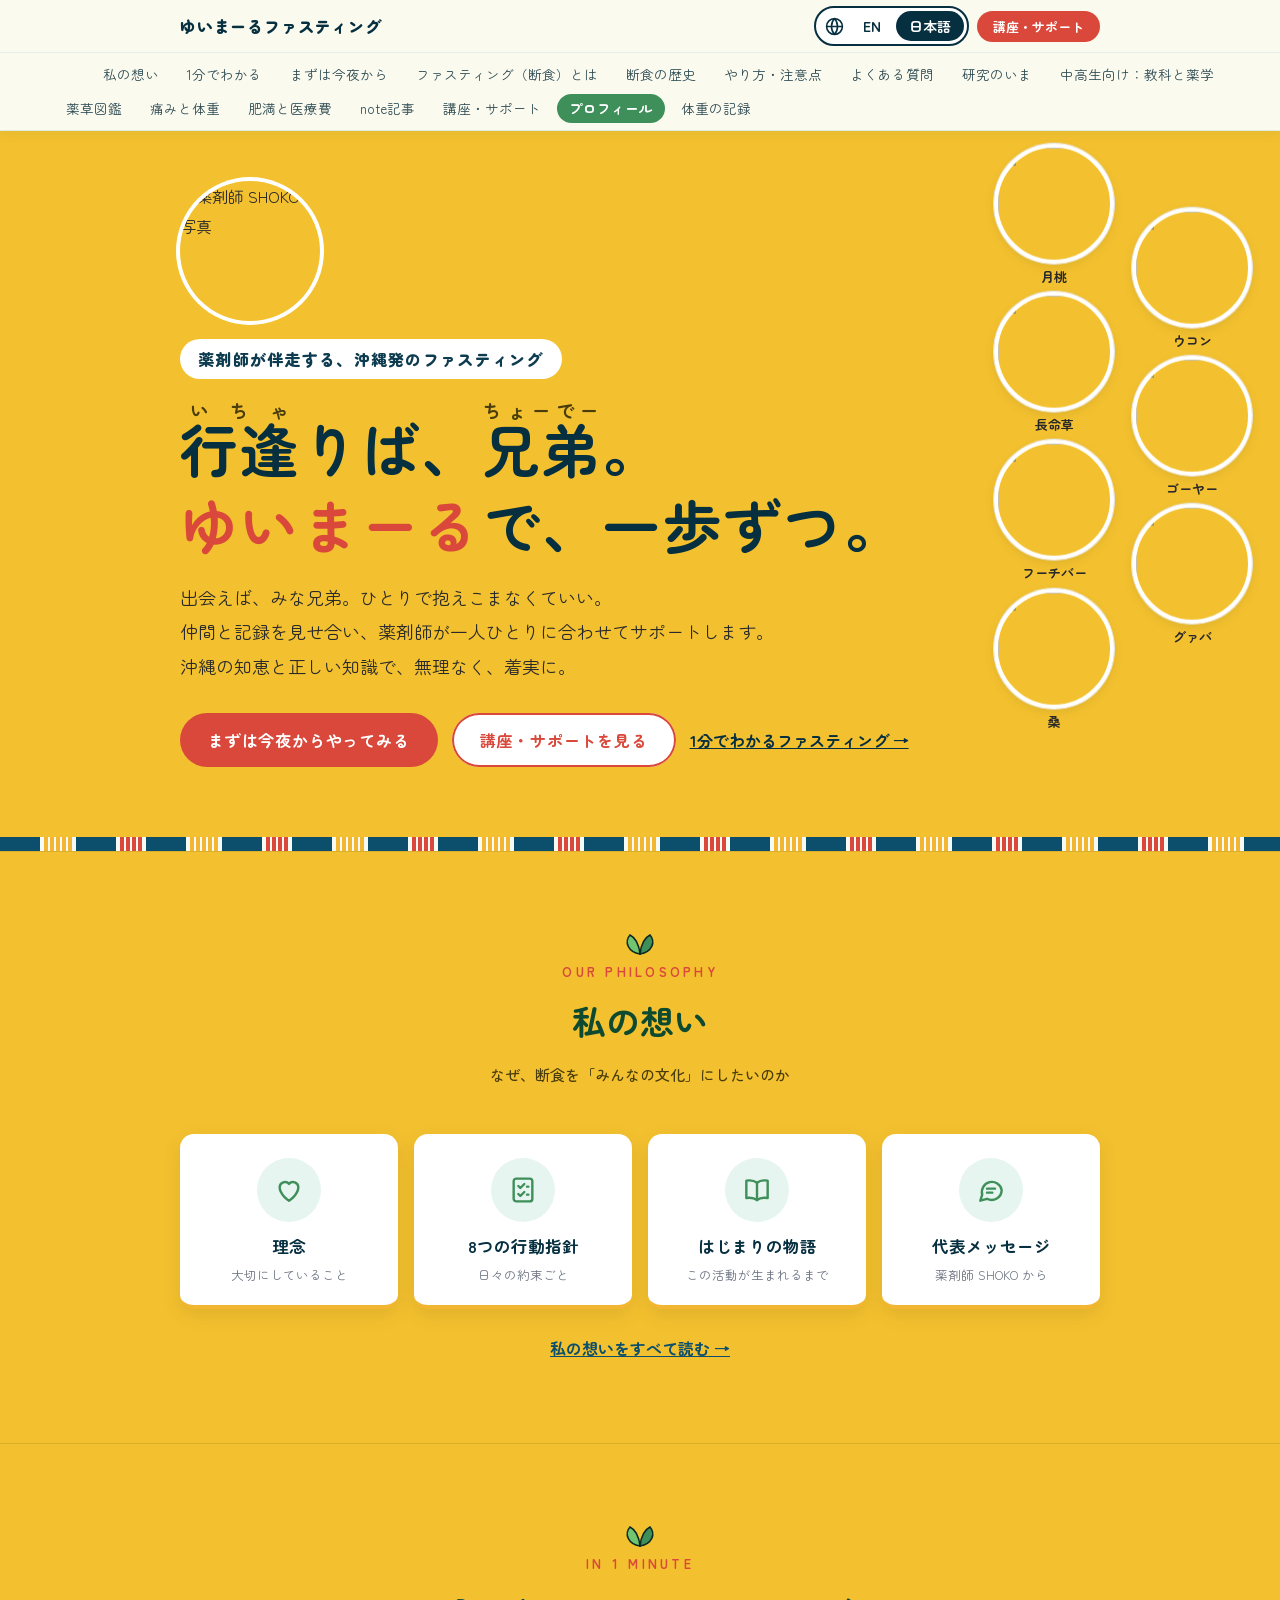
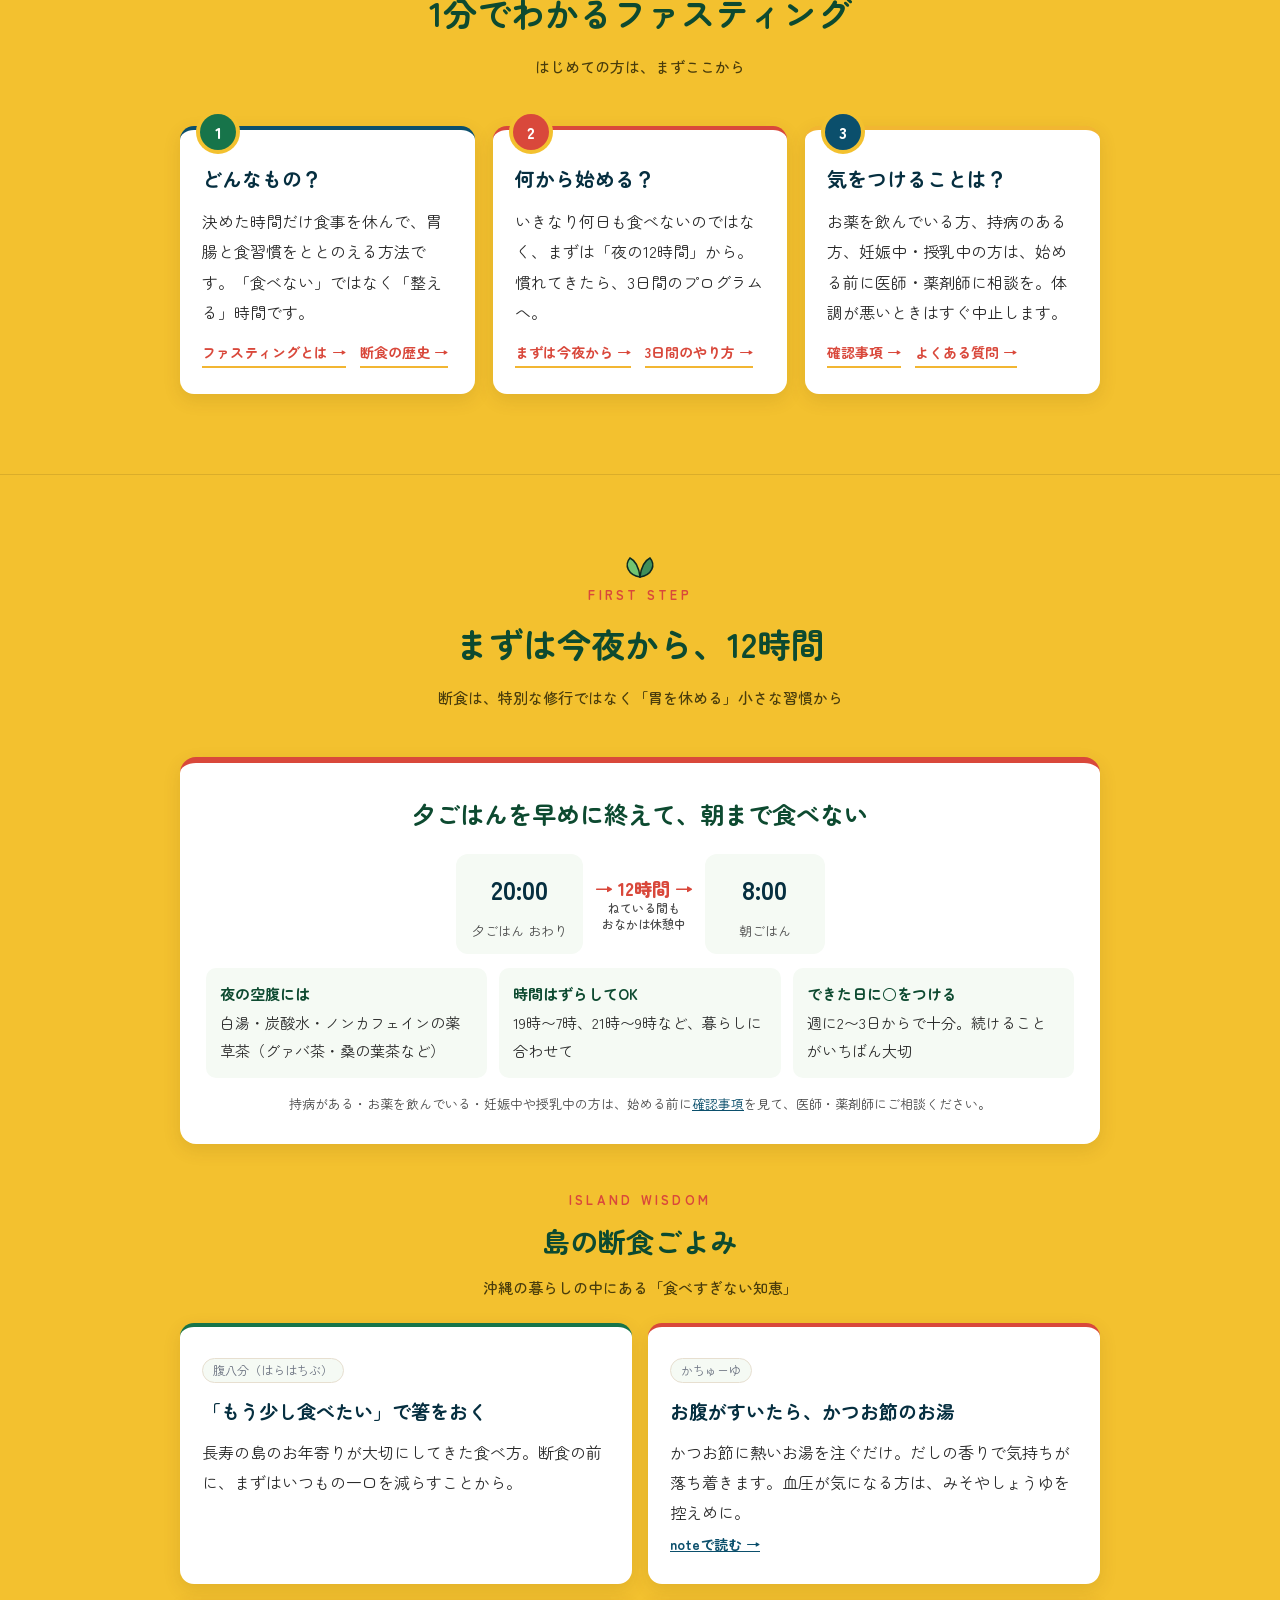
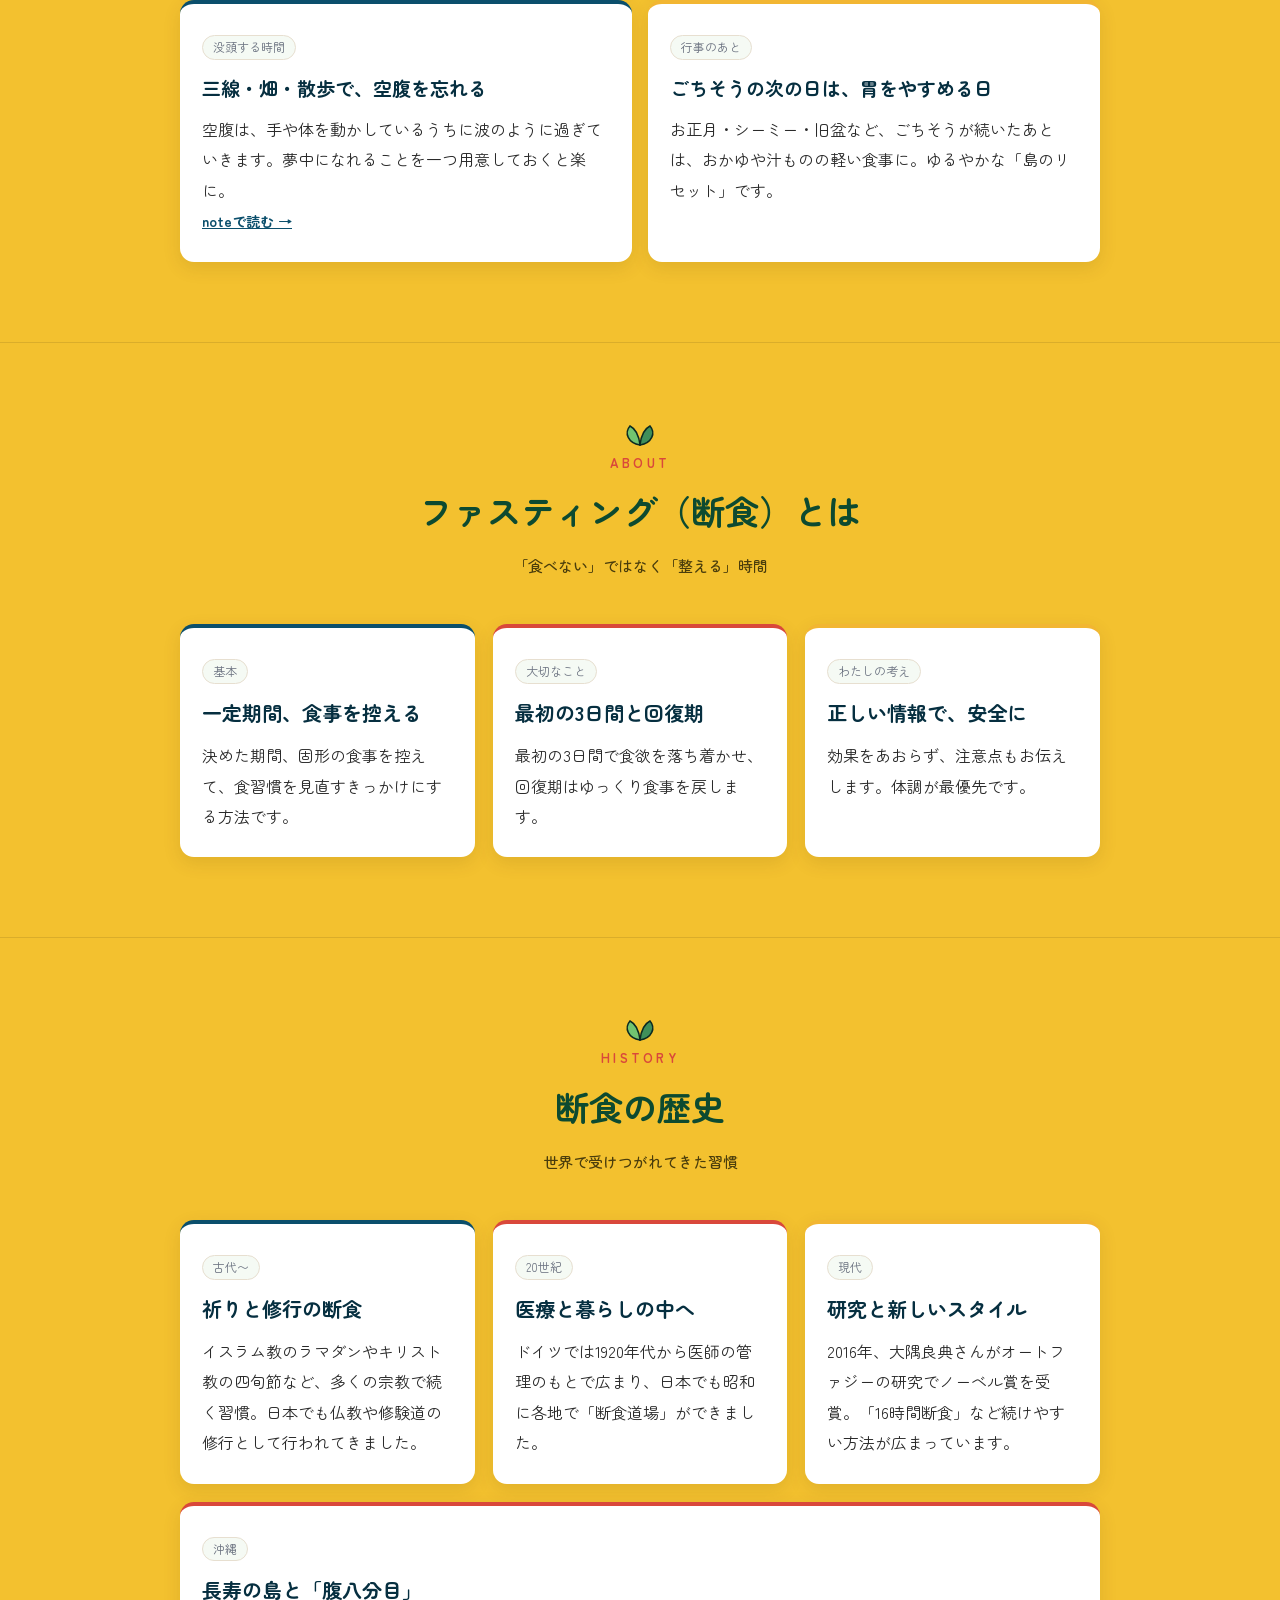
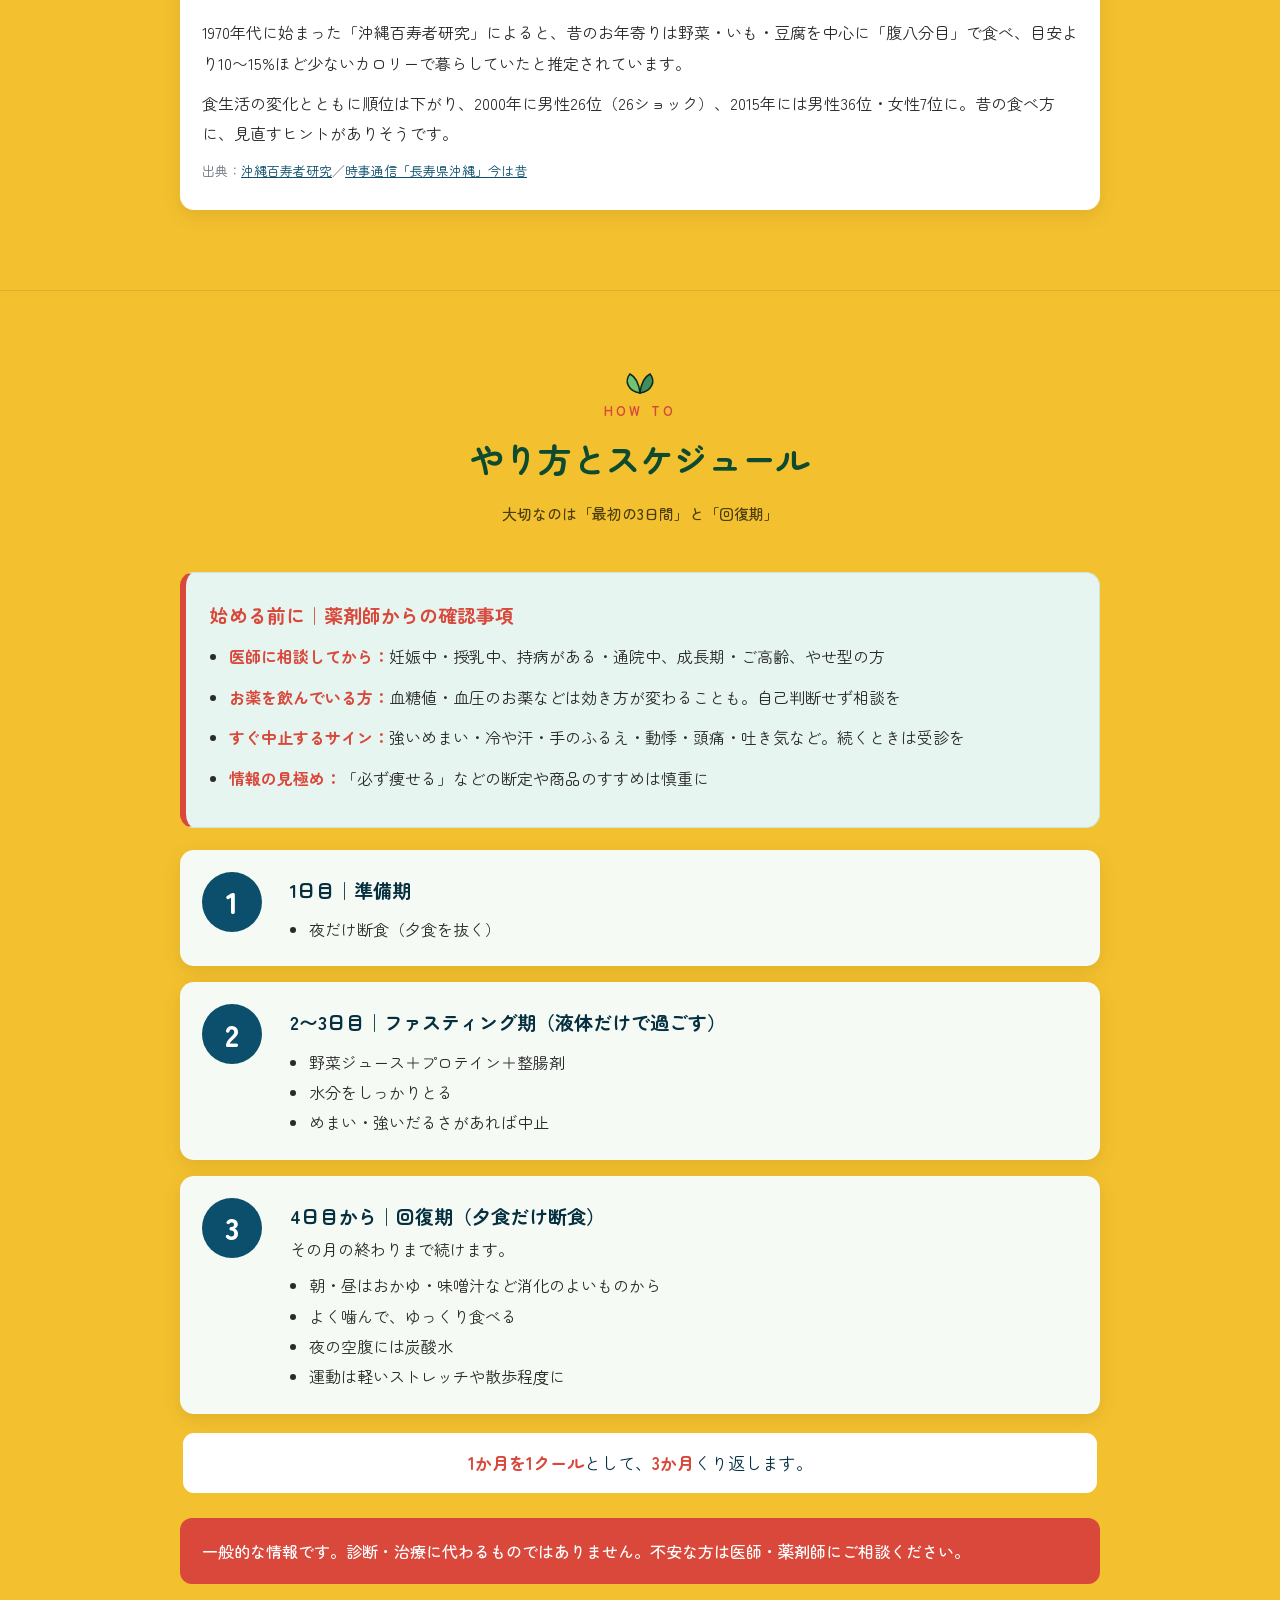
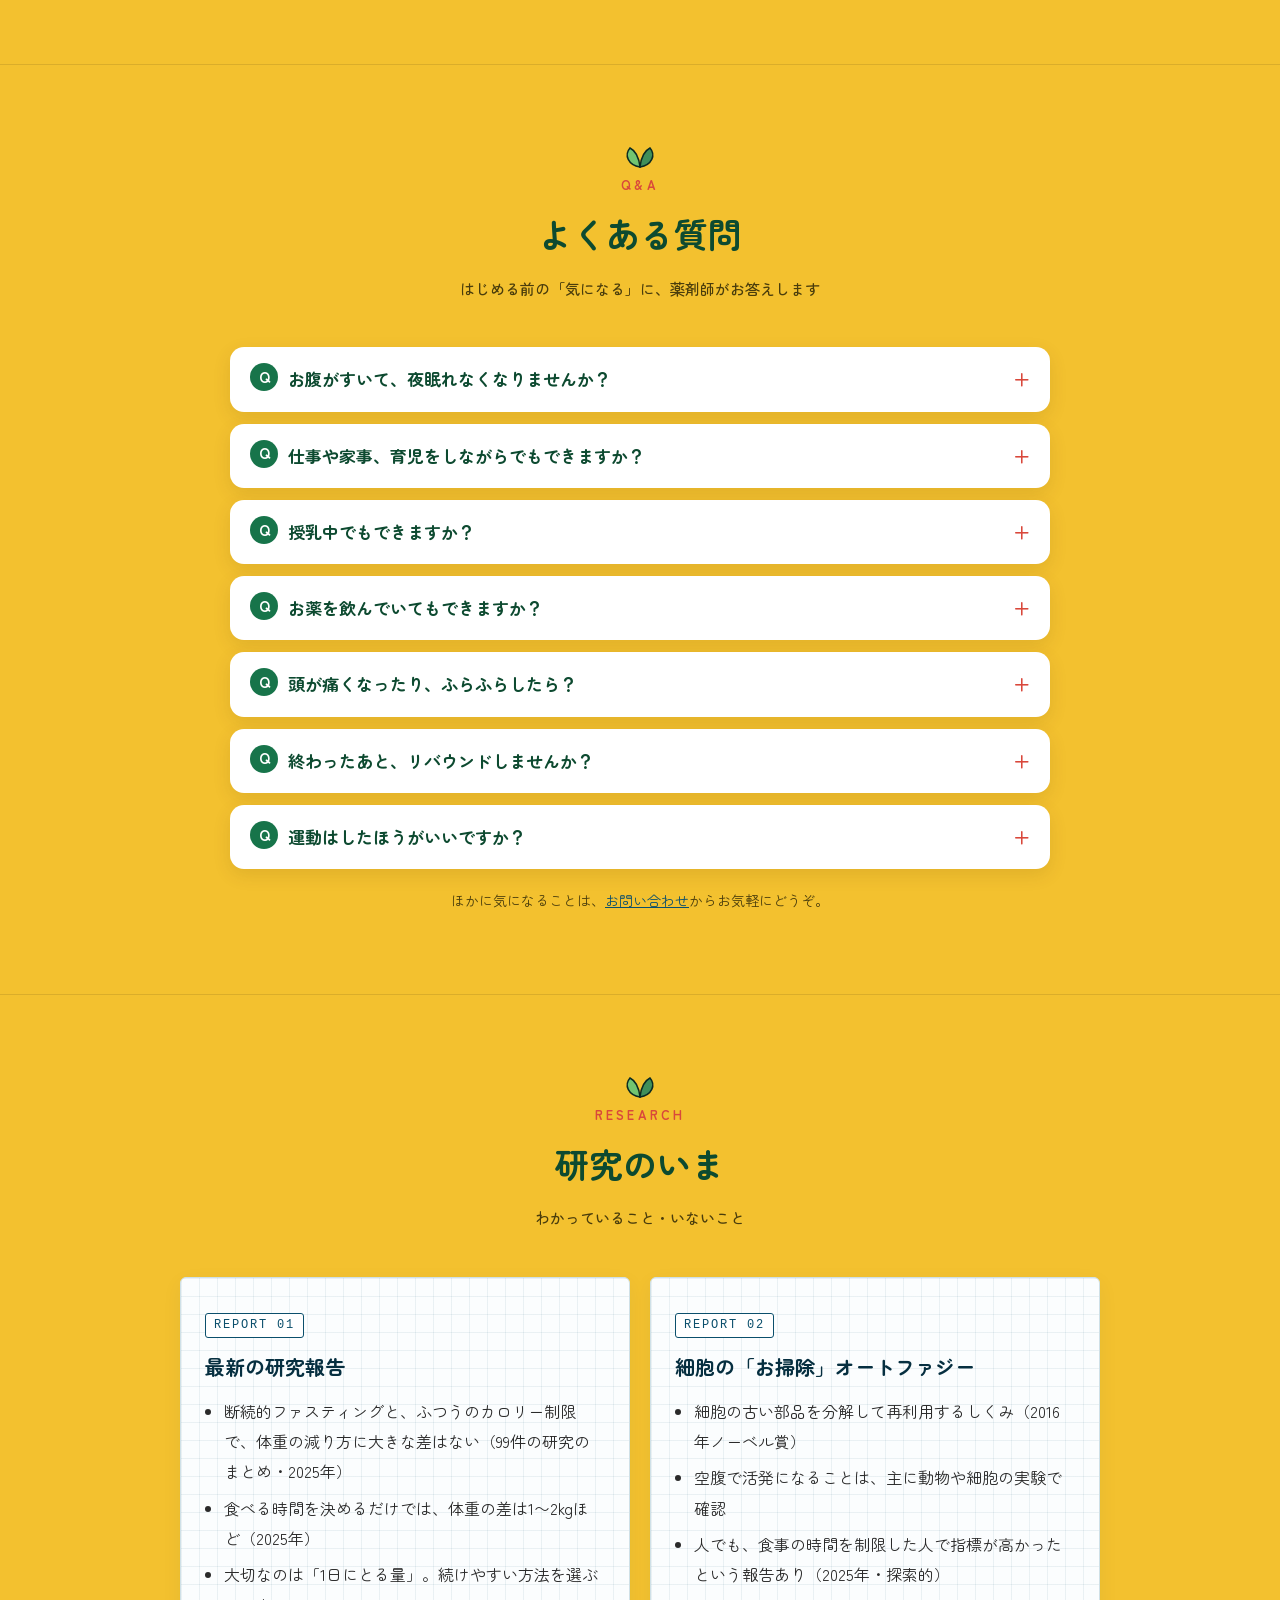
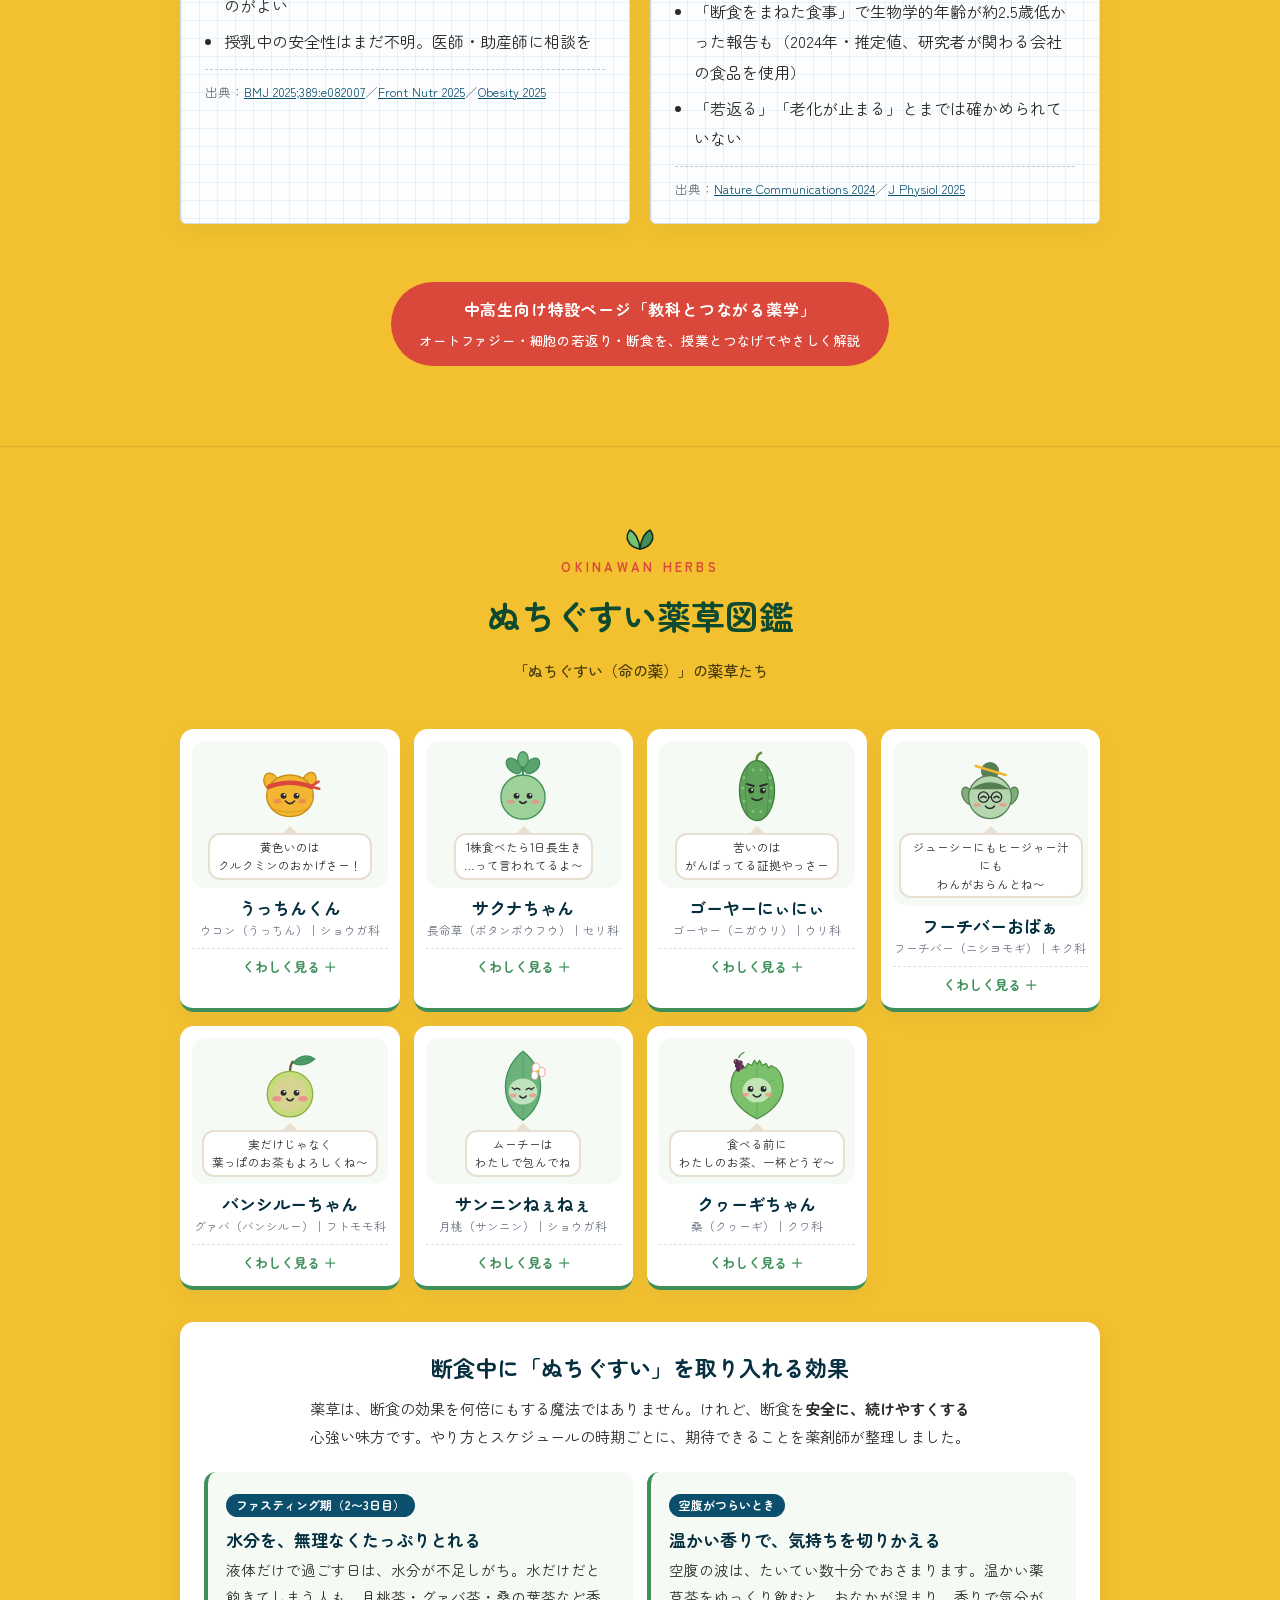
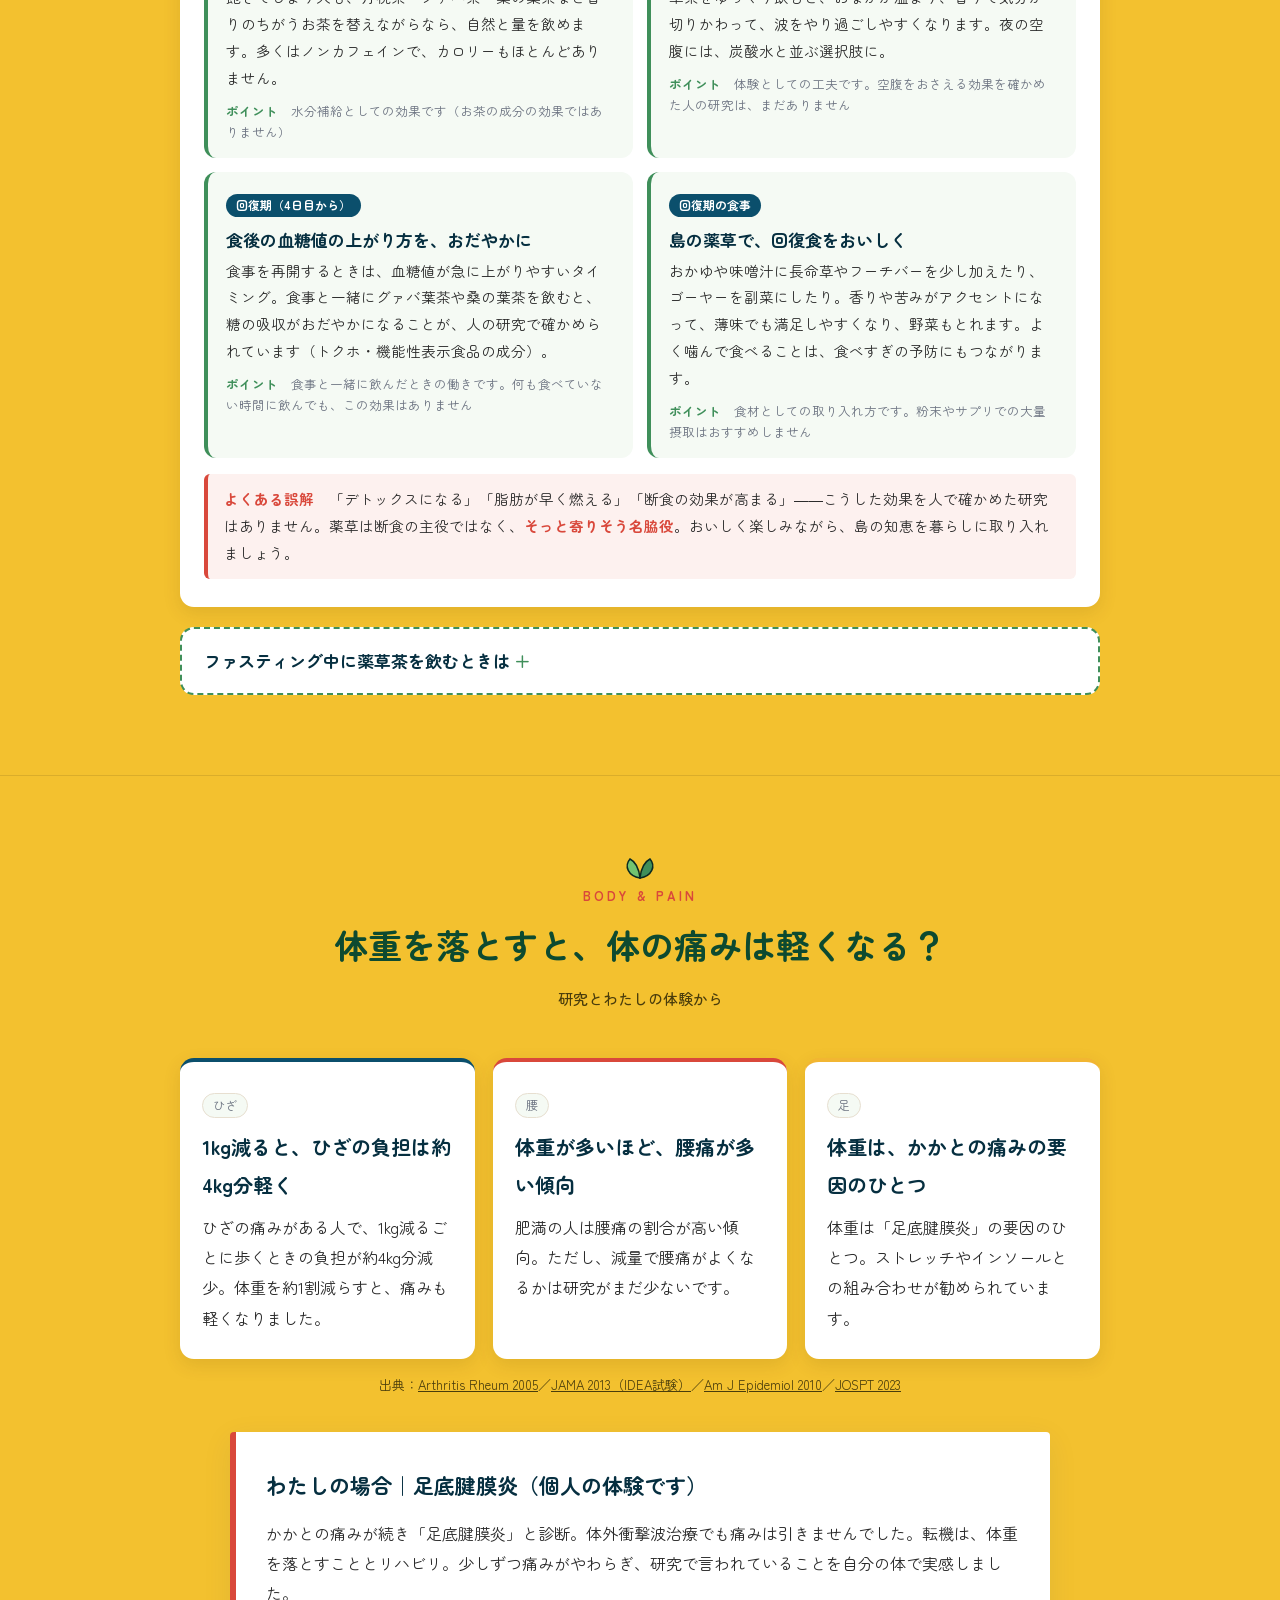
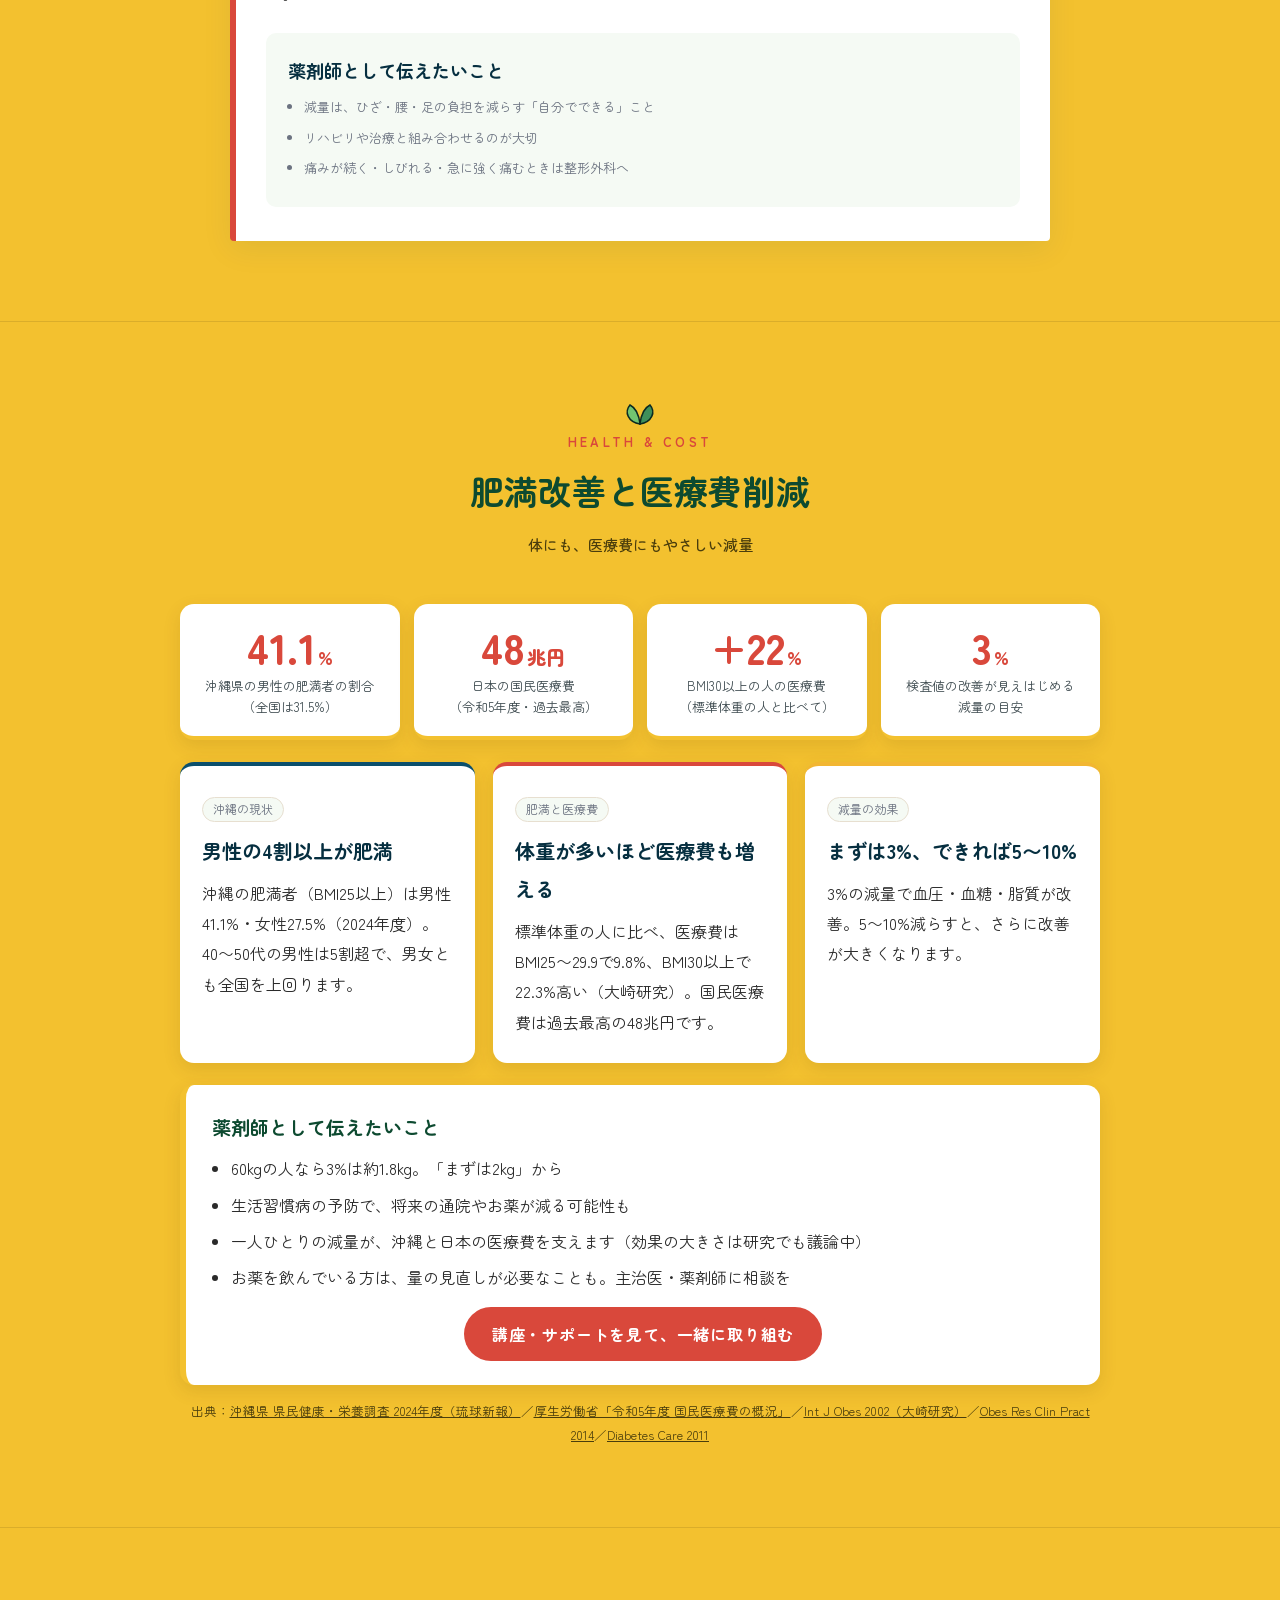
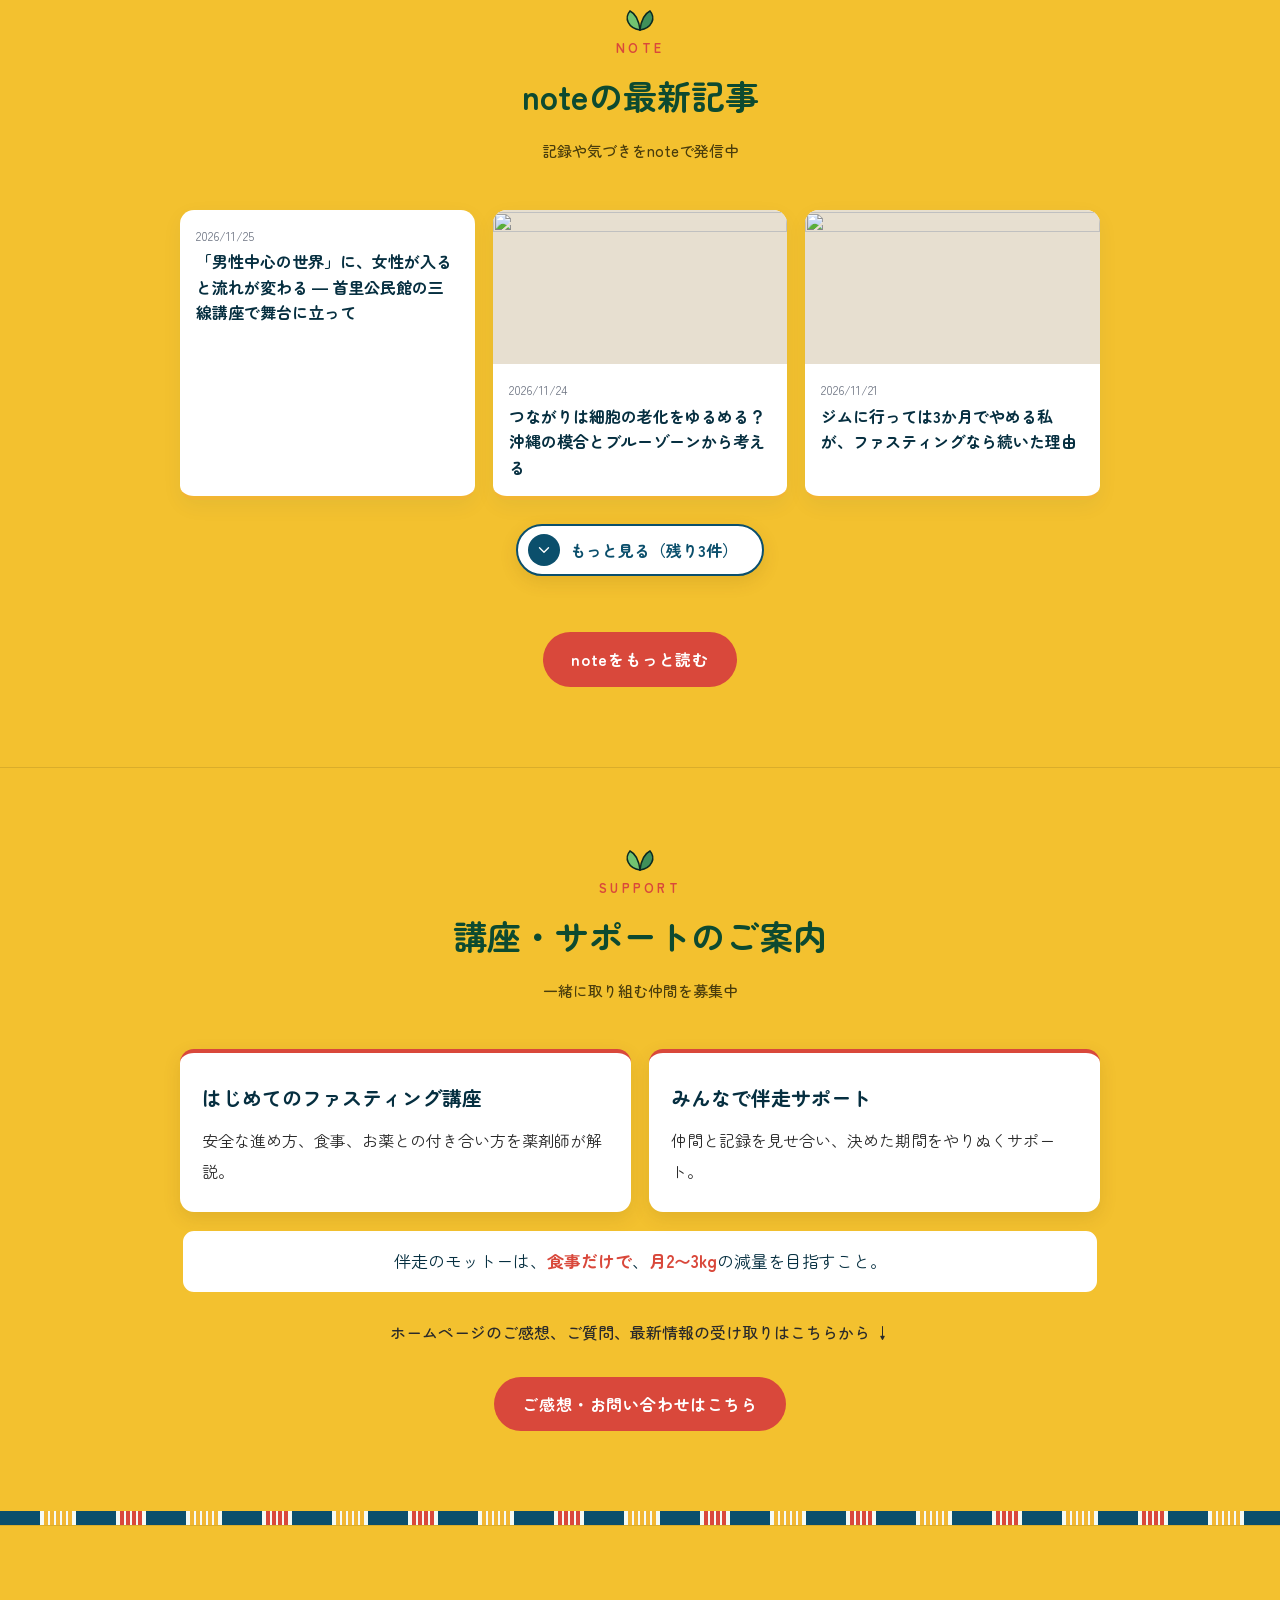
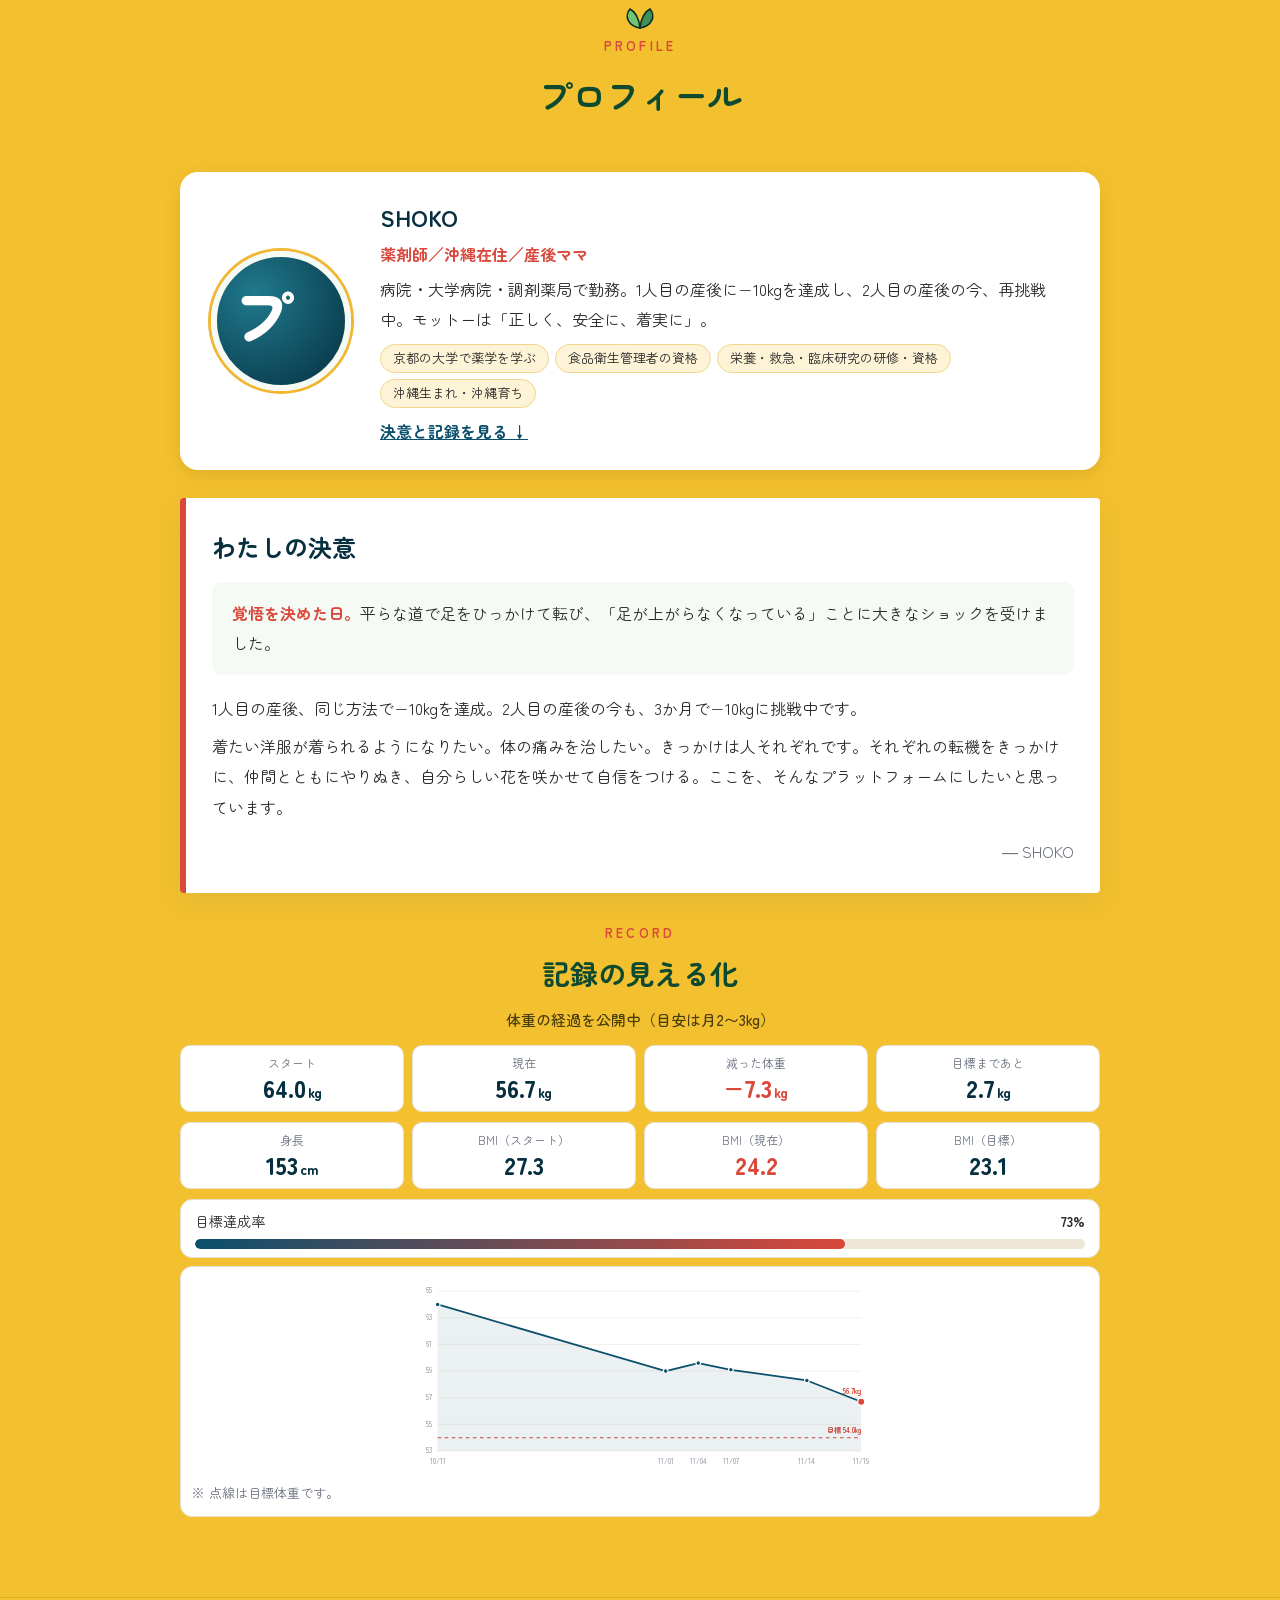
==== commit 5f4bf4fb: "薬草図鑑に「断食中にぬちぐすいを取り入れる効果」を追加 ファスティング期・空腹時・回復期ごとに期待できることと根拠の強さを示し、よくある誤解も添える（英語版も同様）。  Co-Authored-By:" ====
--- a/index.html
+++ b/index.html
@@ -306,6 +306,20 @@
   .herb-card dd{font-size:14.5px;line-height:1.8}
   .memo{margin-top:14px;background:#fdf1ef;border-left:4px solid var(--sango);border-radius:6px;padding:10px 12px;font-size:14px;line-height:1.75}
   .memo b{display:block;color:var(--sango);font-size:13px}
+  /* 断食中にぬちぐすいを取り入れる効果 */
+  .herb-effect{margin-top:32px;background:#fff;border-radius:14px;padding:28px 24px;box-shadow:0 6px 18px rgba(90,60,0,.12)}
+  .herb-effect>h3{font-size:clamp(19px,3vw,22px);color:var(--umi-deep);text-align:center;line-height:1.6}
+  .herb-effect>.lead{max-width:660px;margin:10px auto 20px;font-size:15px;text-align:center}
+  .he-grid{display:grid;grid-template-columns:1fr 1fr;gap:14px}
+  @media(max-width:640px){.he-grid{grid-template-columns:1fr}.herb-effect>.lead{text-align:left}}
+  .he-item{background:var(--suna);border-radius:12px;padding:16px 18px;border-left:4px solid var(--kusa)}
+  .he-item .when{display:inline-block;font-size:12px;font-weight:700;color:#fff;background:var(--umi);border-radius:999px;padding:0 10px;line-height:1.9}
+  .he-item h4{font-size:17px;color:var(--umi-deep);margin:8px 0 4px;line-height:1.6}
+  .he-item p{font-size:14.5px;line-height:1.85}
+  .he-item .ev{margin-top:8px;font-size:12.5px;color:var(--hai);line-height:1.7}
+  .he-item .ev b{color:var(--kusa)}
+  .he-myth{margin-top:16px;background:#fdf1ef;border-left:4px solid var(--sango);border-radius:6px;padding:12px 16px;font-size:14.5px;line-height:1.85}
+  .he-myth b{color:var(--sango)}
   .herb-tips{margin-top:28px;background:#fff;border:2px dashed var(--kusa);border-radius:14px;padding:24px 26px}
   .herb-tips h3{color:var(--umi-deep);font-size:19px;margin-bottom:8px}
   .herb-tips ul{padding-left:1.2em}
@@ -1129,6 +1143,39 @@
 
     </div>
 
+    <!-- 断食中にぬちぐすいを取り入れる効果 -->
+    <div class="herb-effect" id="herb-effect">
+      <h3>断食中に「ぬちぐすい」を取り入れる効果</h3>
+      <p class="lead">薬草は、断食の効果を何倍にもする魔法ではありません。けれど、断食を<b>安全に、続けやすくする</b>心強い味方です。やり方とスケジュールの時期ごとに、期待できることを薬剤師が整理しました。</p>
+      <div class="he-grid">
+        <div class="he-item">
+          <span class="when">ファスティング期（2〜3日目）</span>
+          <h4>水分を、無理なくたっぷりとれる</h4>
+          <p>液体だけで過ごす日は、水分が不足しがち。水だけだと飽きてしまう人も、月桃茶・グァバ茶・桑の葉茶など香りのちがうお茶を替えながらなら、自然と量を飲めます。多くはノンカフェインで、カロリーもほとんどありません。</p>
+          <p class="ev"><b>ポイント</b>　水分補給としての効果です（お茶の成分の効果ではありません）</p>
+        </div>
+        <div class="he-item">
+          <span class="when">空腹がつらいとき</span>
+          <h4>温かい香りで、気持ちを切りかえる</h4>
+          <p>空腹の波は、たいてい数十分でおさまります。温かい薬草茶をゆっくり飲むと、おなかが温まり、香りで気分が切りかわって、波をやり過ごしやすくなります。夜の空腹には、炭酸水と並ぶ選択肢に。</p>
+          <p class="ev"><b>ポイント</b>　体験としての工夫です。空腹をおさえる効果を確かめた人の研究は、まだありません</p>
+        </div>
+        <div class="he-item">
+          <span class="when">回復期（4日目から）</span>
+          <h4>食後の血糖値の上がり方を、おだやかに</h4>
+          <p>食事を再開するときは、血糖値が急に上がりやすいタイミング。食事と一緒にグァバ葉茶や桑の葉茶を飲むと、糖の吸収がおだやかになることが、人の研究で確かめられています（トクホ・機能性表示食品の成分）。</p>
+          <p class="ev"><b>ポイント</b>　食事と一緒に飲んだときの働きです。何も食べていない時間に飲んでも、この効果はありません</p>
+        </div>
+        <div class="he-item">
+          <span class="when">回復期の食事</span>
+          <h4>島の薬草で、回復食をおいしく</h4>
+          <p>おかゆや味噌汁に長命草やフーチバーを少し加えたり、ゴーヤーを副菜にしたり。香りや苦みがアクセントになって、薄味でも満足しやすくなり、野菜もとれます。よく噛んで食べることは、食べすぎの予防にもつながります。</p>
+          <p class="ev"><b>ポイント</b>　食材としての取り入れ方です。粉末やサプリでの大量摂取はおすすめしません</p>
+        </div>
+      </div>
+      <p class="he-myth"><b>よくある誤解</b>　「デトックスになる」「脂肪が早く燃える」「断食の効果が高まる」――こうした効果を人で確かめた研究はありません。薬草は断食の主役ではなく、<b>そっと寄りそう名脇役</b>。おいしく楽しみながら、島の知恵を暮らしに取り入れましょう。</p>
+    </div>
+
     <details class="herb-tips">
       <summary><h3>ファスティング中に薬草茶を飲むときは</h3></summary>
       <ul>
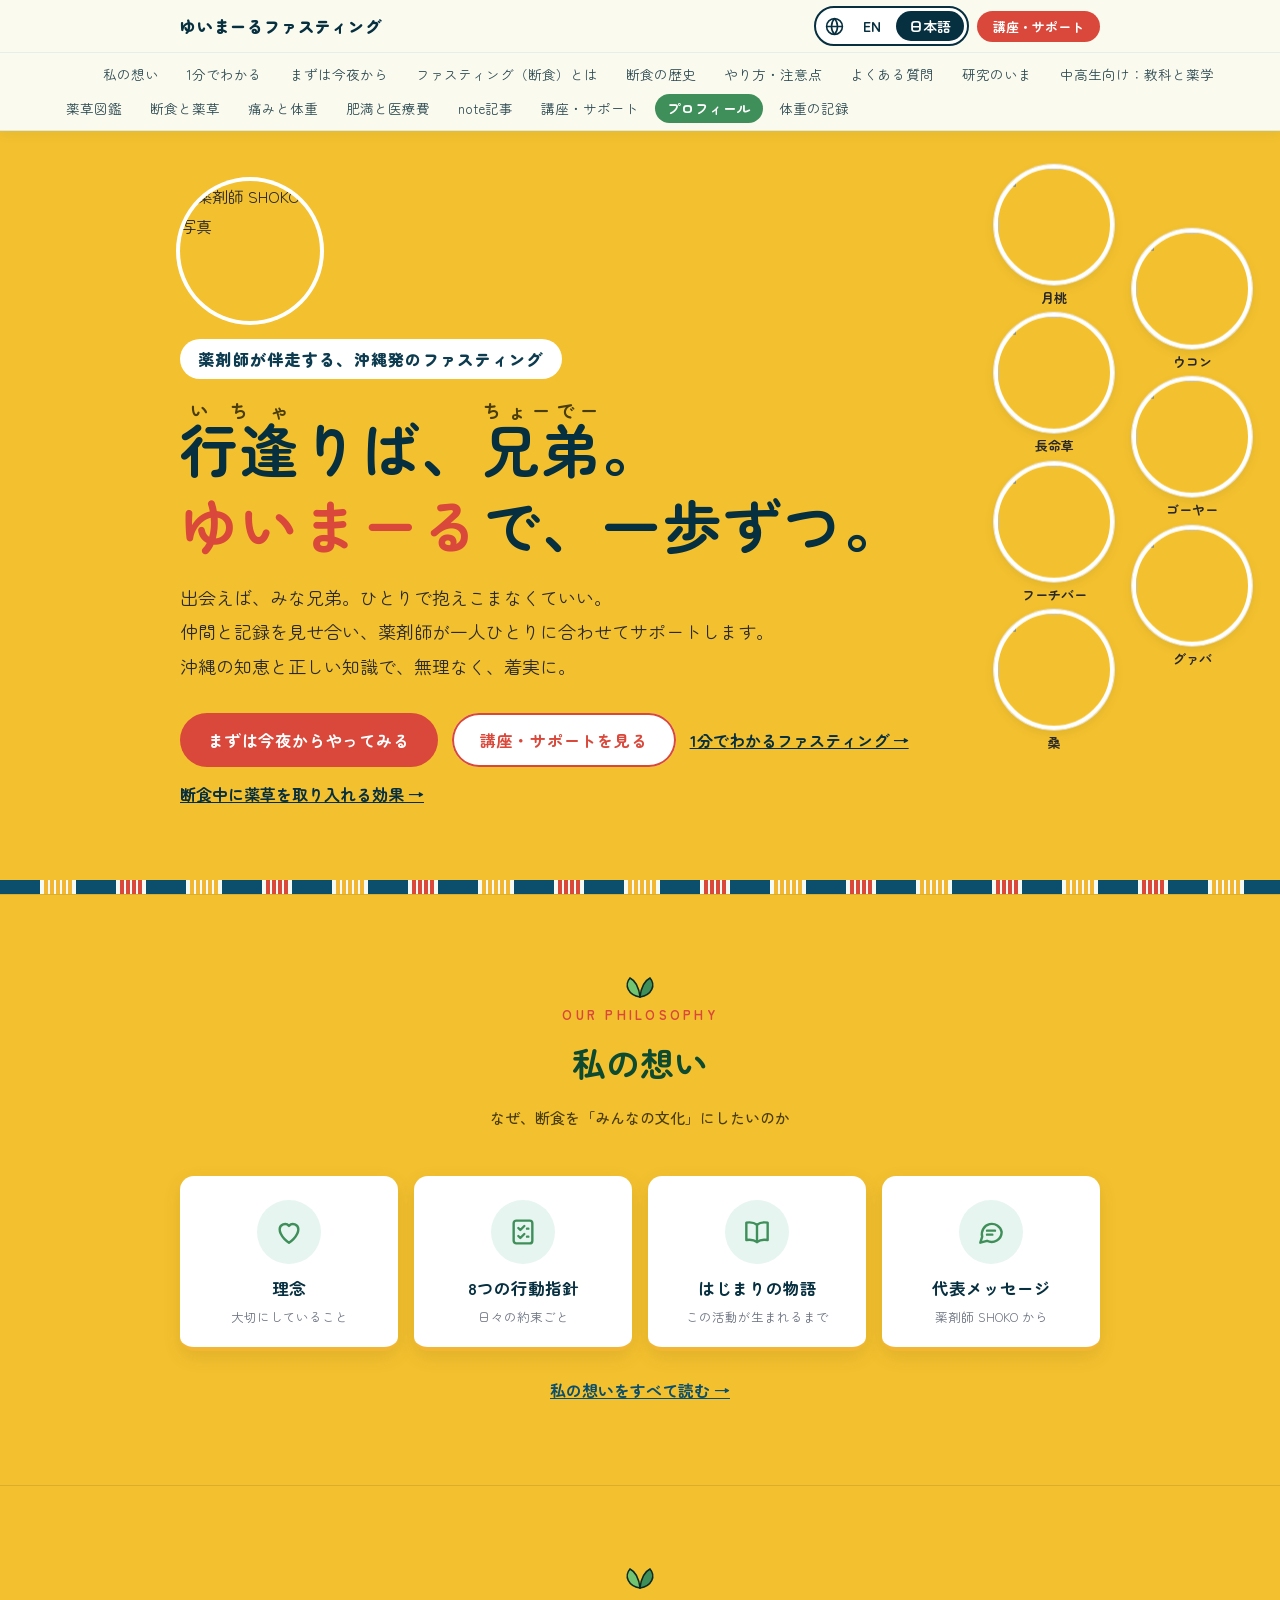
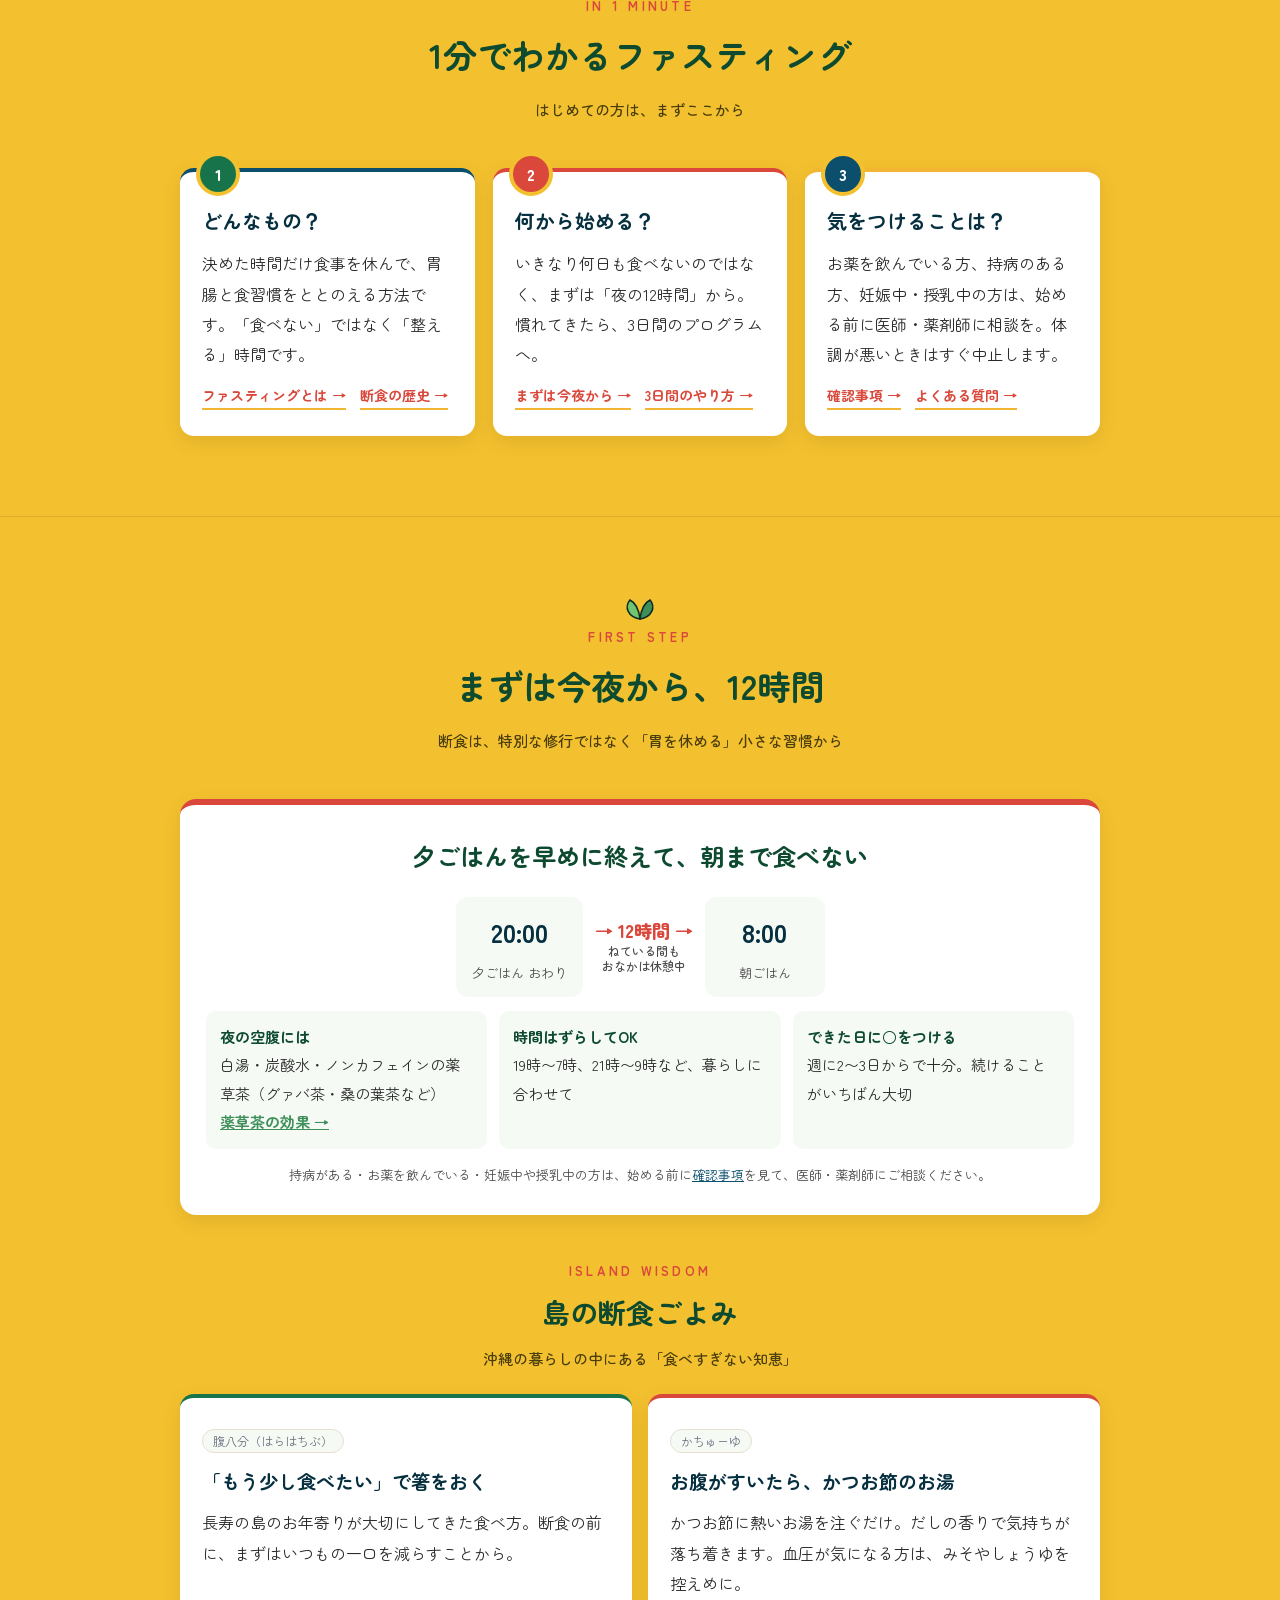
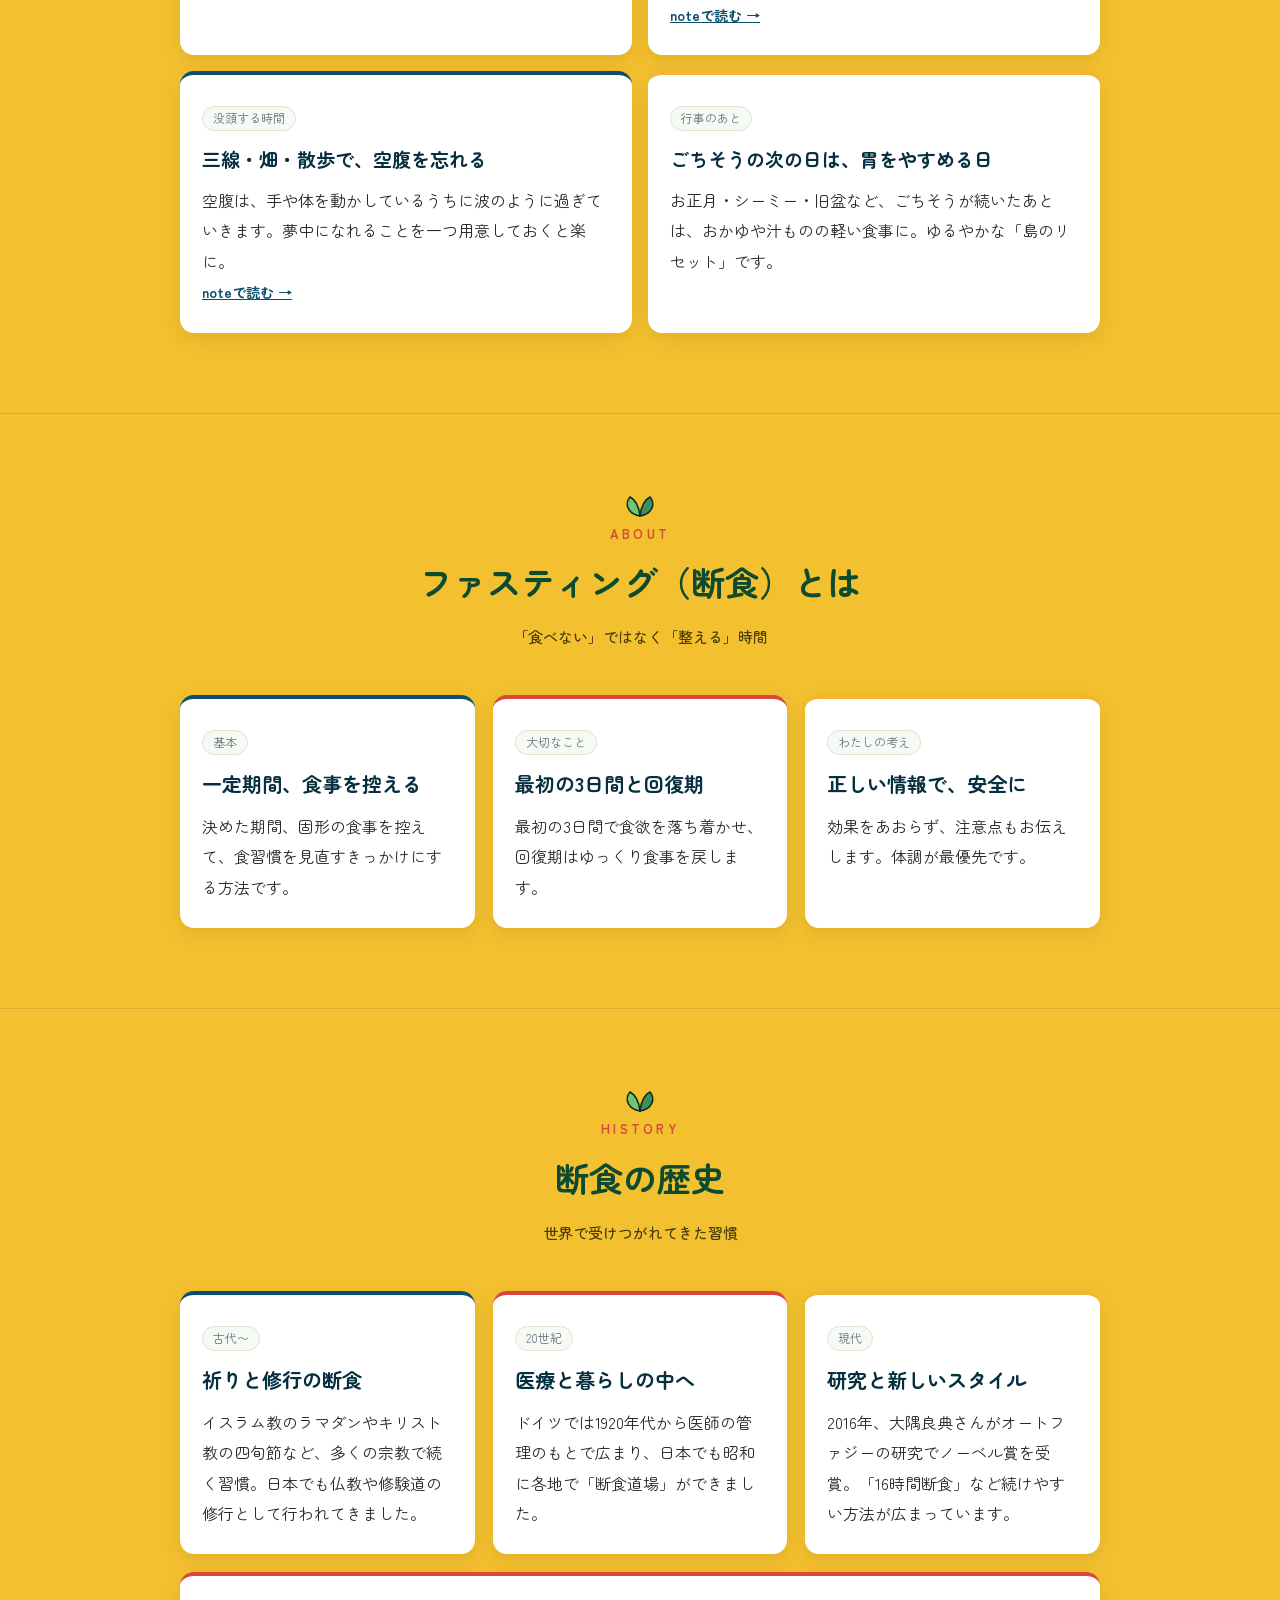
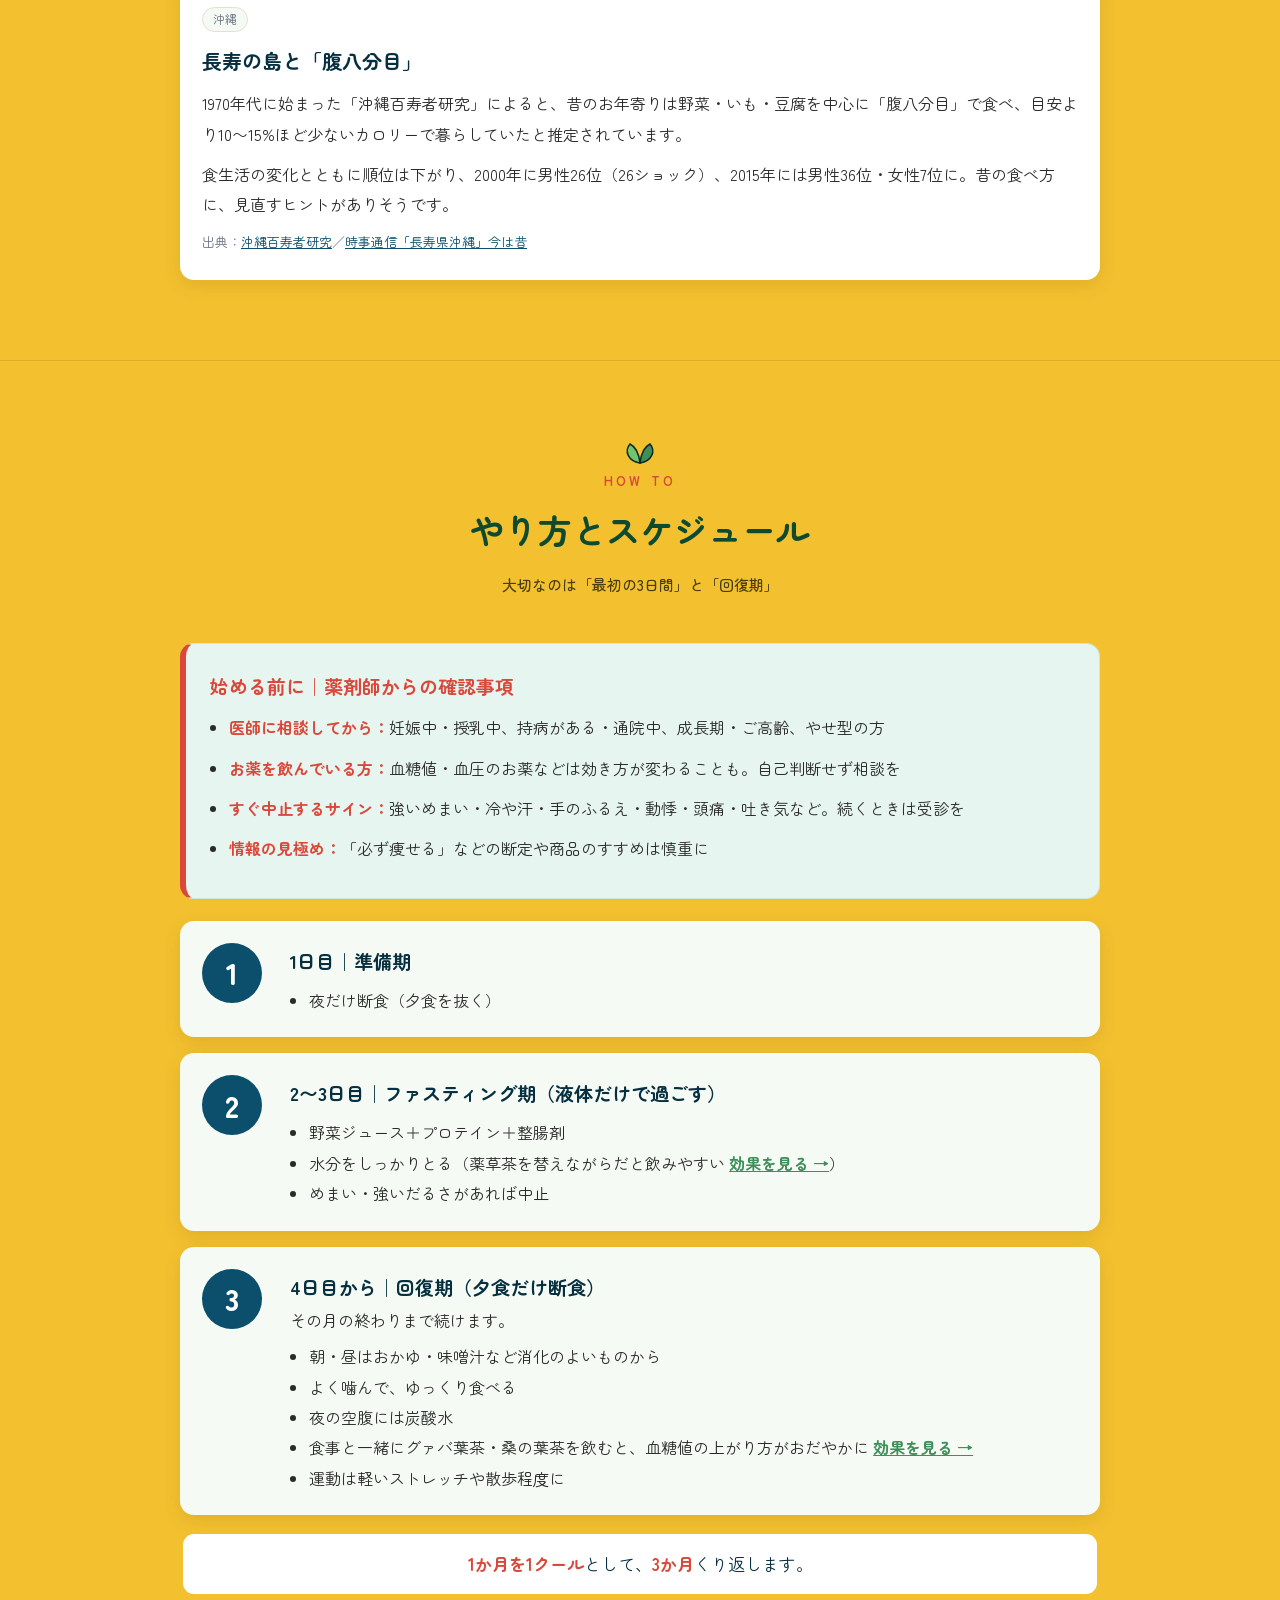
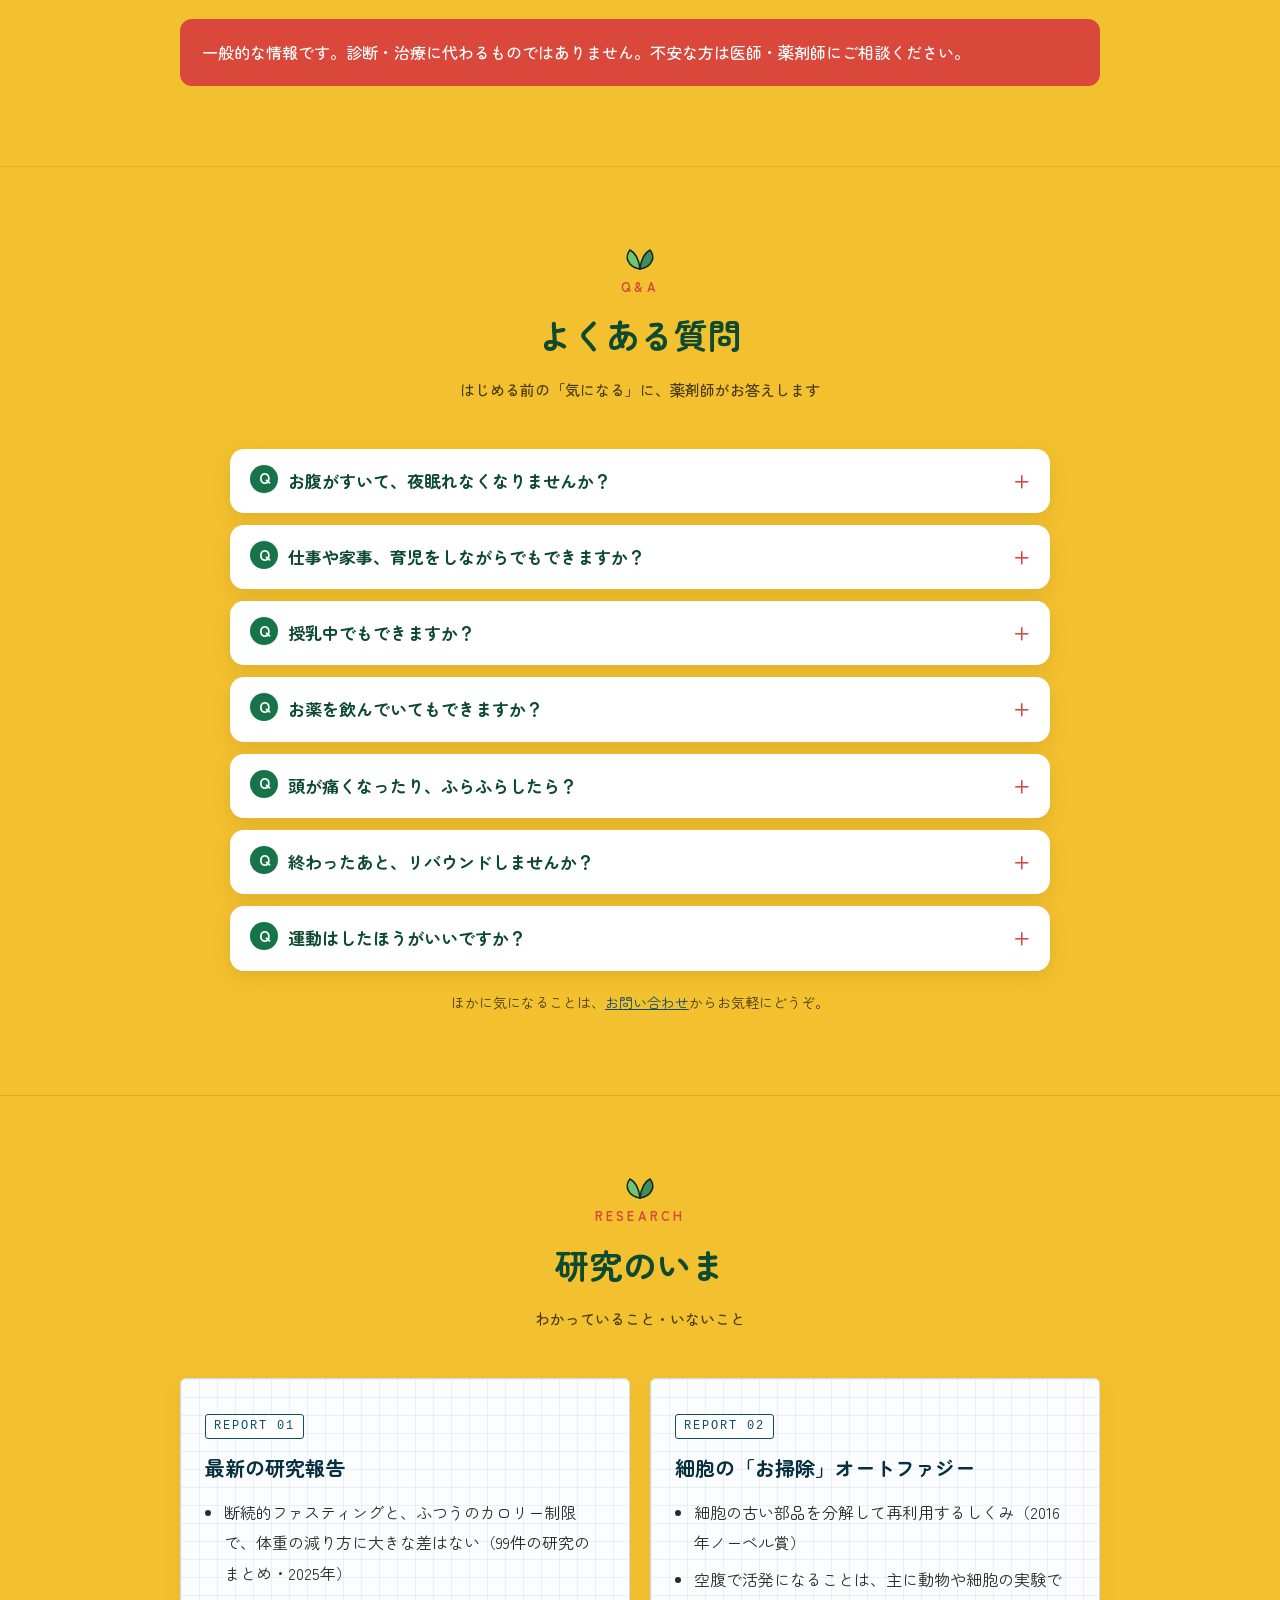
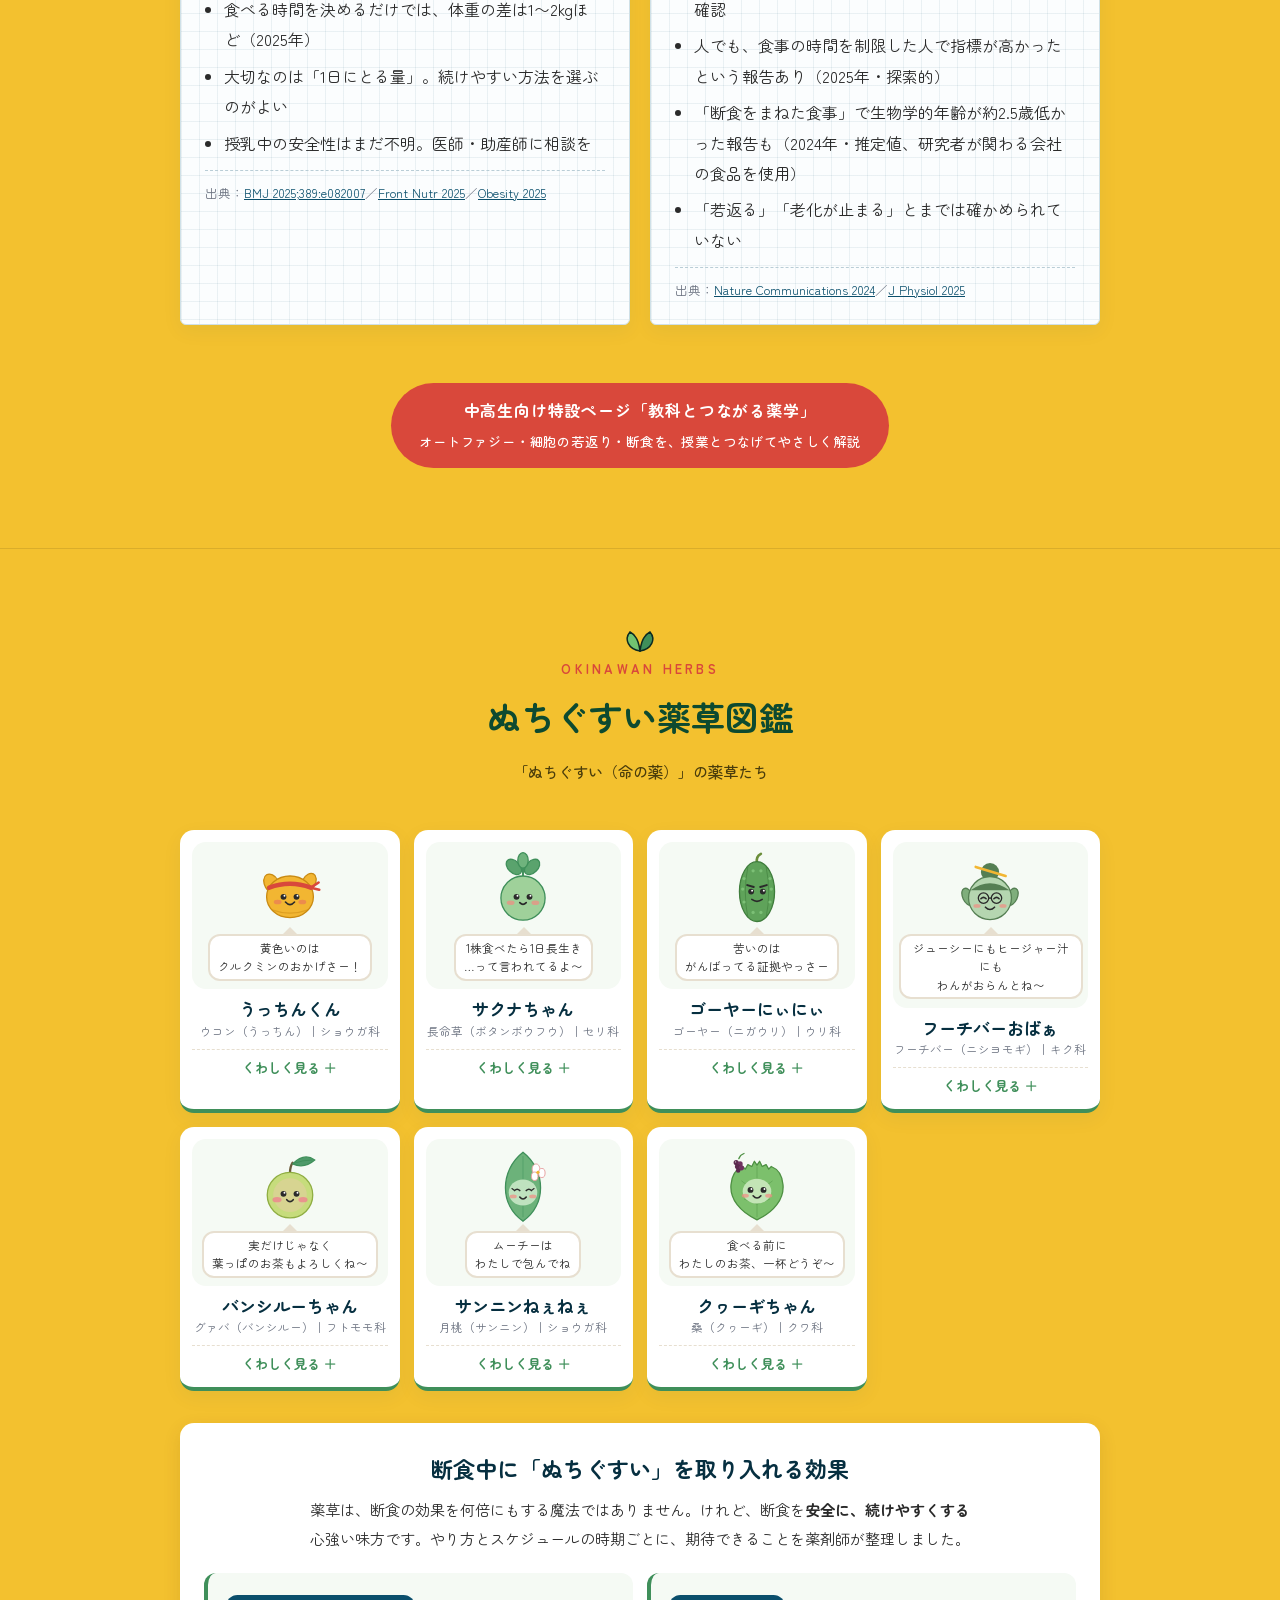
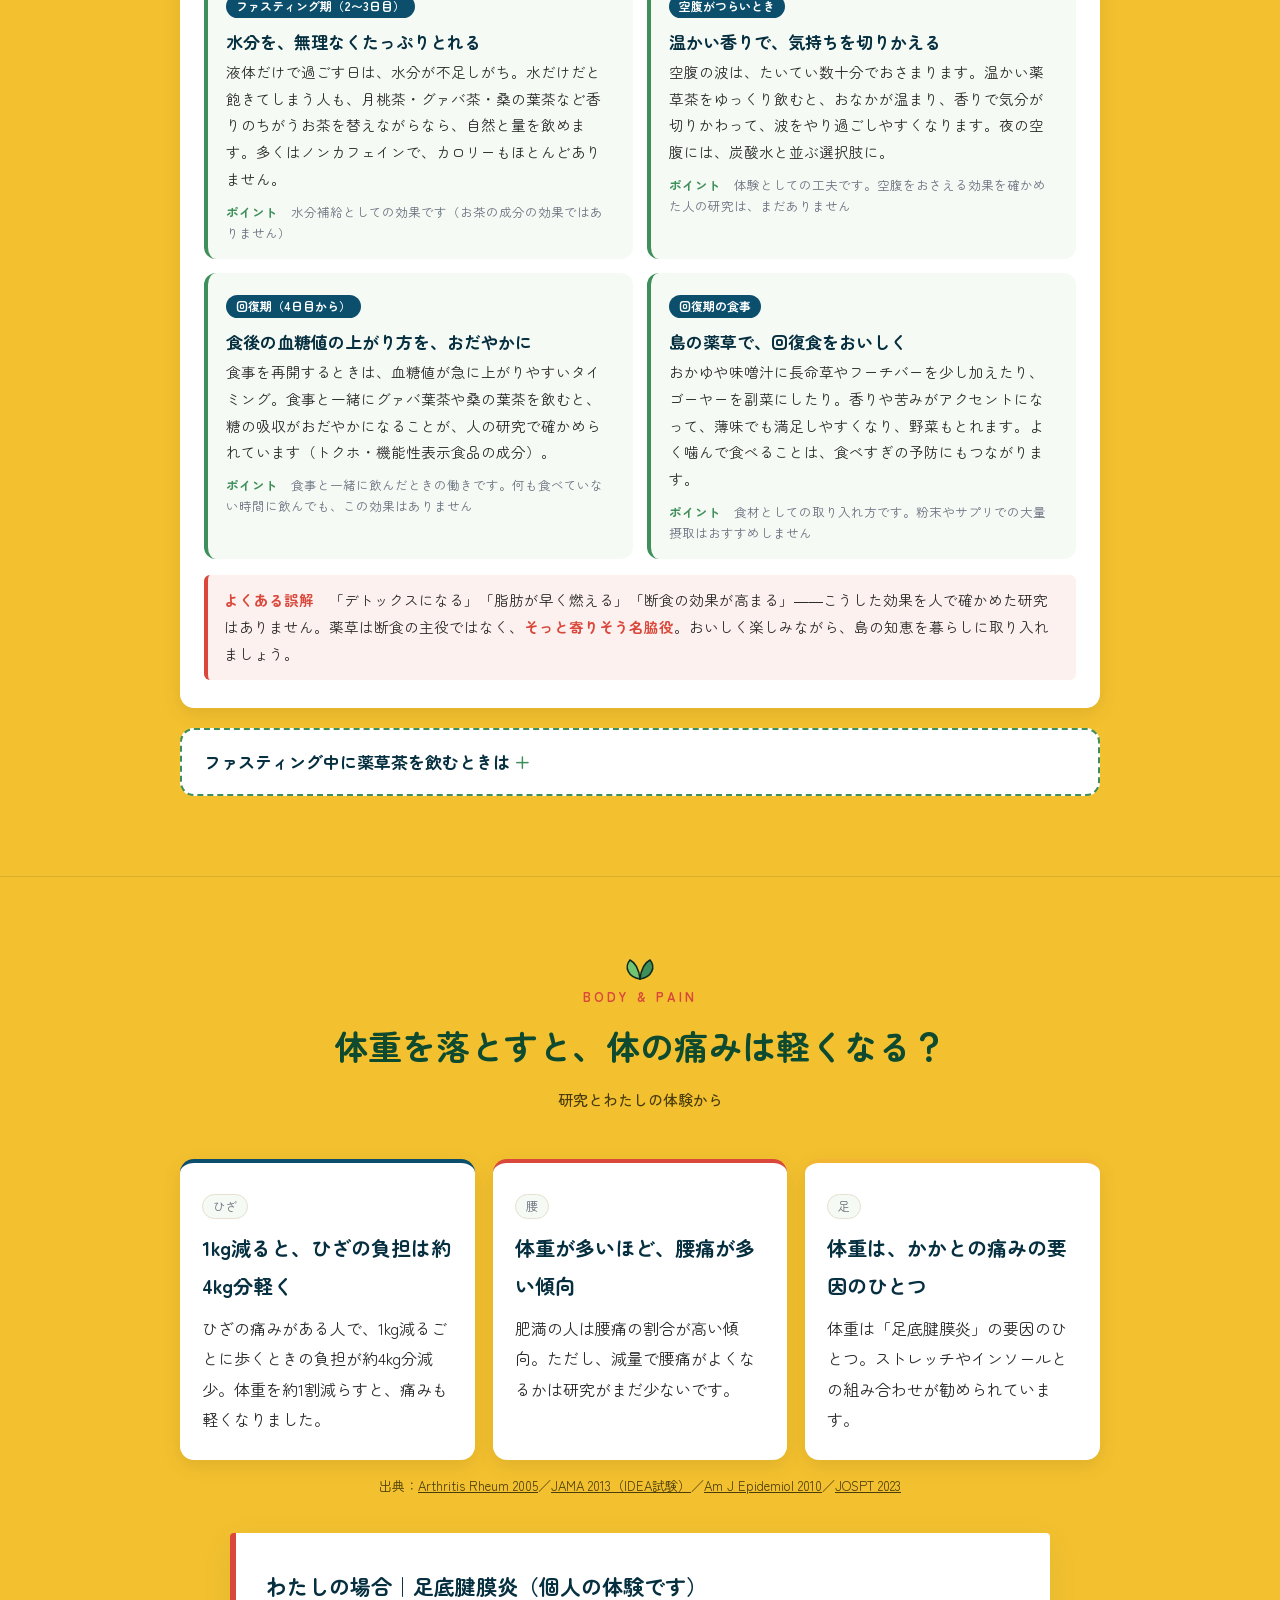
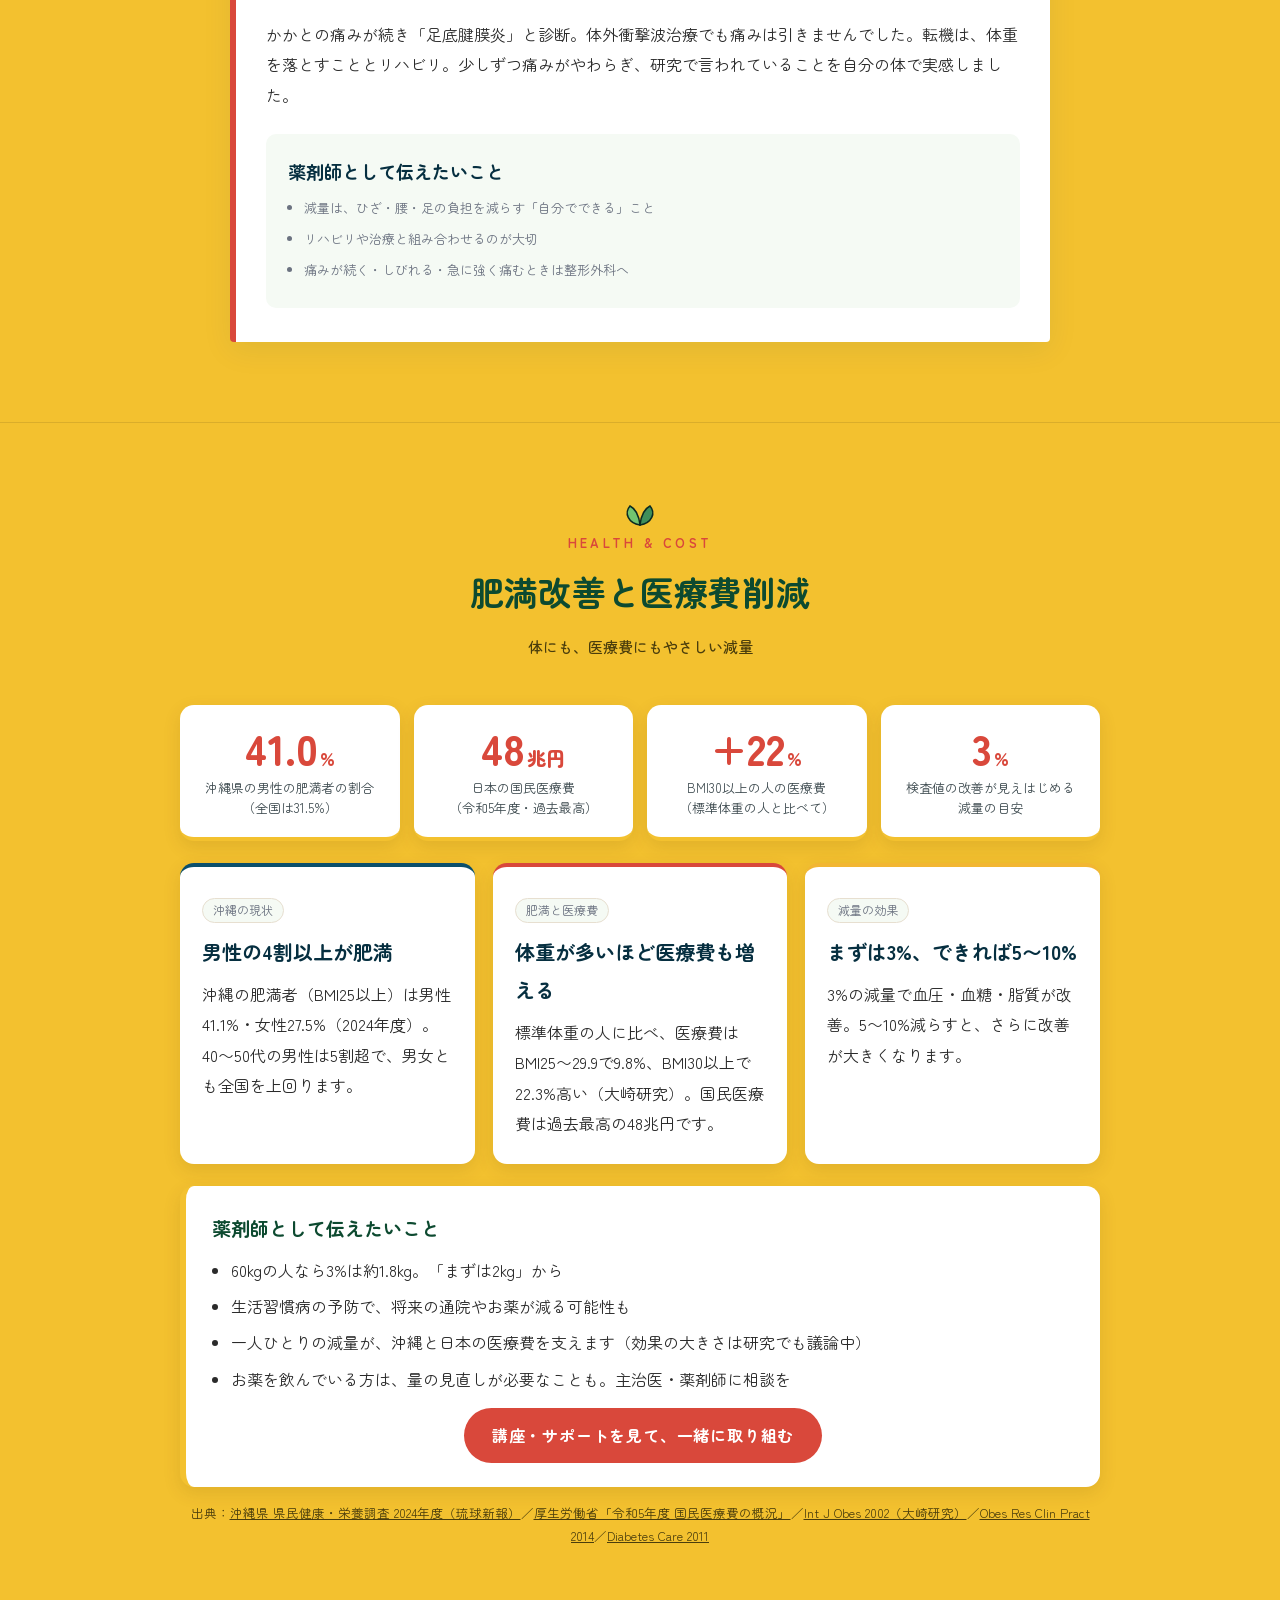
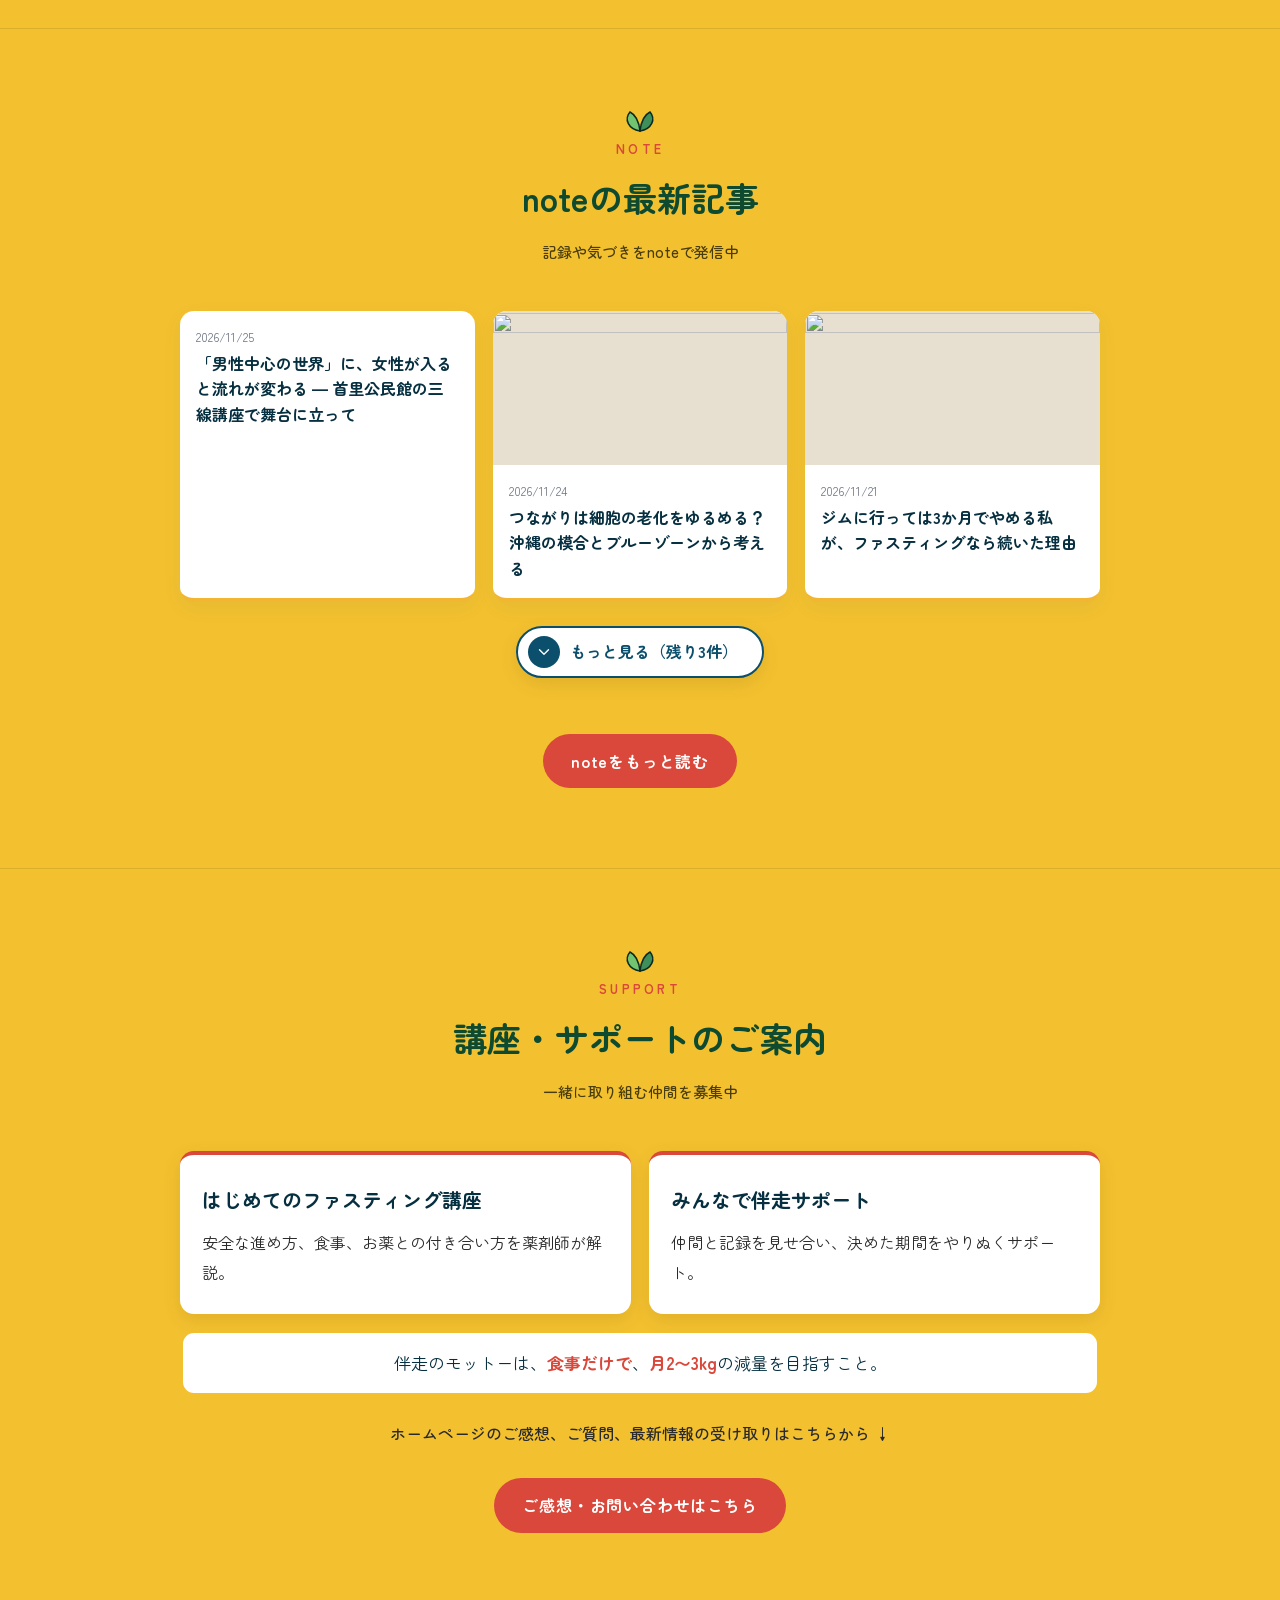
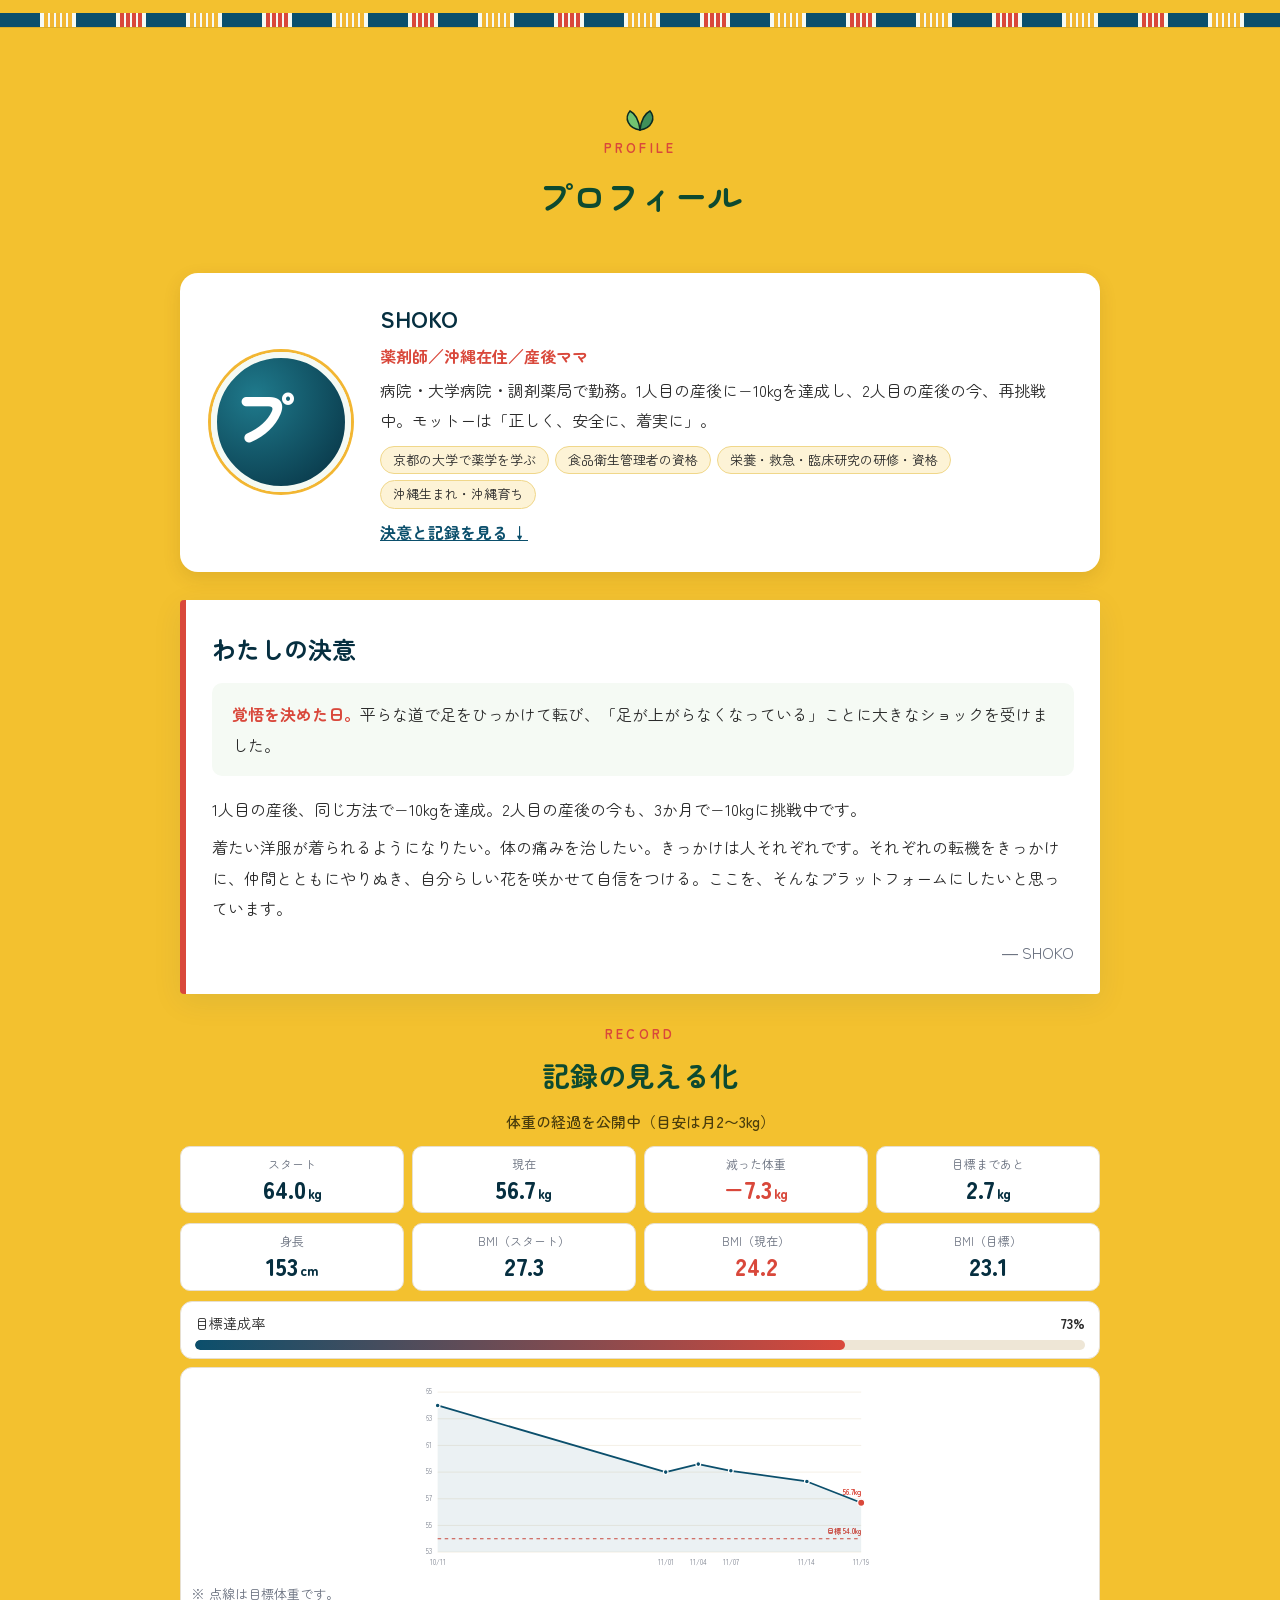
==== commit d73d7bf6: "トップページの各所から「断食中に薬草を取り入れる効果」へのリンクを追加 メニュー・ヒーローのリンクと花の写真・夜の空腹のヒント・やり方とスケジュールの2〜3日目と回復期から飛べるようにする（英語版も同" ====
--- a/index.html
+++ b/index.html
@@ -536,6 +536,8 @@
   .hero-actions .btn{margin-top:0}
   .hero-actions .btn-sub{background:#fff;color:var(--aka);box-shadow:inset 0 0 0 2px var(--aka)}
   .hero-link{font-weight:700;color:var(--umi-deep)}
+  .hero-flowers a{display:block;color:inherit;text-decoration:none}
+  .herb-link{font-weight:700;color:var(--kusa);white-space:nowrap}
   @media(max-width:520px){.hero-actions .btn{flex:1 1 100%;text-align:center}}
   /* 1分でわかるファスティング */
   .ichibun .card{position:relative;display:flex;flex-direction:column;padding-top:30px}
@@ -574,6 +576,7 @@
       <li><a href="#research">研究のいま</a></li>
       <li><a href="manabi.html">中高生向け：教科と薬学</a></li>
       <li><a href="#herb">薬草図鑑</a></li>
+      <li><a href="#herb-effect">断食と薬草</a></li>
       <li><a href="#story">痛みと体重</a></li>
       <li><a href="#cost">肥満と医療費</a></li>
       <li><a href="#note">note記事</a></li>
@@ -594,17 +597,18 @@
       <a href="#ippo" class="btn btn-main">まずは今夜からやってみる</a>
       <a href="#course" class="btn btn-sub">講座・サポートを見る</a>
       <a href="#ichibun" class="hero-link">1分でわかるファスティング →</a>
+      <a href="#herb-effect" class="hero-link">断食中に薬草を取り入れる効果 →</a>
     </div>
    </div>
     <img class="hero-photo" src="profile.jpg" alt="薬剤師 SHOKO の写真">
-    <ul class="hero-flowers" aria-label="ぬちぐすい薬草図鑑の薬草の花">
-      <li><img src="flower-gettou.jpg" alt="">月桃</li>
-      <li><img src="flower-ukon.jpg" alt="">ウコン</li>
-      <li><img src="flower-chomeiso.jpg" alt="">長命草</li>
-      <li><img src="flower-goya.jpg" alt="">ゴーヤー</li>
-      <li><img src="flower-fuchiba.jpg" alt="">フーチバー</li>
-      <li><img src="flower-guava.jpg" alt="">グァバ</li>
-      <li><img src="flower-kuwa.jpg" alt="">桑</li>
+    <ul class="hero-flowers" aria-label="タップすると断食中に薬草を取り入れる効果へ：ぬちぐすい薬草図鑑の薬草の花">
+      <li><a href="#herb-effect"><img src="flower-gettou.jpg" alt="">月桃</a></li>
+      <li><a href="#herb-effect"><img src="flower-ukon.jpg" alt="">ウコン</a></li>
+      <li><a href="#herb-effect"><img src="flower-chomeiso.jpg" alt="">長命草</a></li>
+      <li><a href="#herb-effect"><img src="flower-goya.jpg" alt="">ゴーヤー</a></li>
+      <li><a href="#herb-effect"><img src="flower-fuchiba.jpg" alt="">フーチバー</a></li>
+      <li><a href="#herb-effect"><img src="flower-guava.jpg" alt="">グァバ</a></li>
+      <li><a href="#herb-effect"><img src="flower-kuwa.jpg" alt="">桑</a></li>
     </ul>
   </div>
 </header>
@@ -676,7 +680,7 @@
         <div class="t"><b>8:00</b><span>朝ごはん</span></div>
       </div>
       <ul class="ippo-tips">
-        <li><b>夜の空腹には</b>白湯・炭酸水・ノンカフェインの薬草茶（グァバ茶・桑の葉茶など）</li>
+        <li><b>夜の空腹には</b>白湯・炭酸水・ノンカフェインの薬草茶（グァバ茶・桑の葉茶など） <a href="#herb-effect" class="herb-link">薬草茶の効果 →</a></li>
         <li><b>時間はずらしてOK</b>19時〜7時、21時〜9時など、暮らしに合わせて</li>
         <li><b>できた日に○をつける</b>週に2〜3日からで十分。続けることがいちばん大切</li>
       </ul>
@@ -809,7 +813,7 @@
           <h3>2〜3日目｜ファスティング期（液体だけで過ごす）</h3>
           <ul>
             <li>野菜ジュース＋プロテイン＋整腸剤</li>
-            <li>水分をしっかりとる</li>
+            <li>水分をしっかりとる（薬草茶を替えながらだと飲みやすい <a href="#herb-effect" class="herb-link">効果を見る →</a>）</li>
             <li>めまい・強いだるさがあれば中止</li>
           </ul>
         </div>
@@ -822,6 +826,7 @@
             <li>朝・昼はおかゆ・味噌汁など消化のよいものから</li>
             <li>よく噛んで、ゆっくり食べる</li>
             <li>夜の空腹には炭酸水</li>
+            <li>食事と一緒にグァバ葉茶・桑の葉茶を飲むと、血糖値の上がり方がおだやかに <a href="#herb-effect" class="herb-link">効果を見る →</a></li>
             <li>運動は軽いストレッチや散歩程度に</li>
           </ul>
         </div>
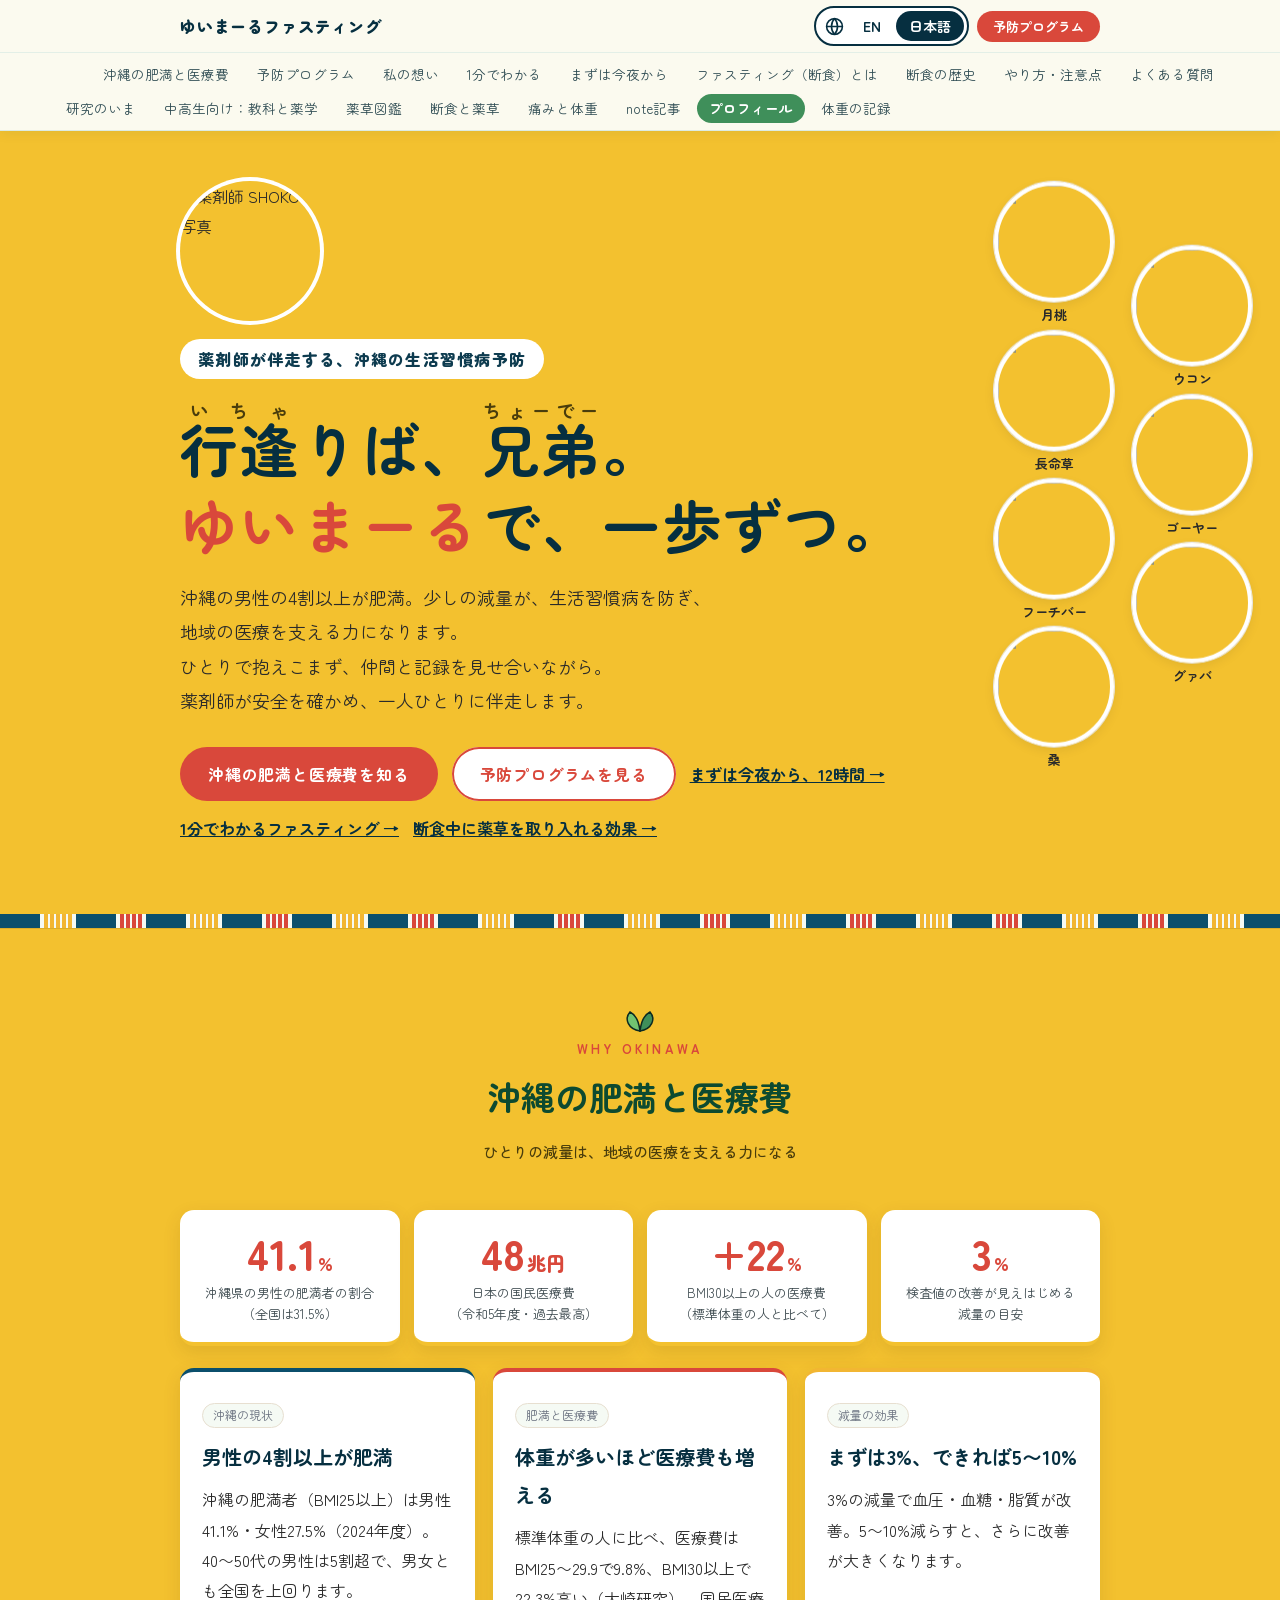
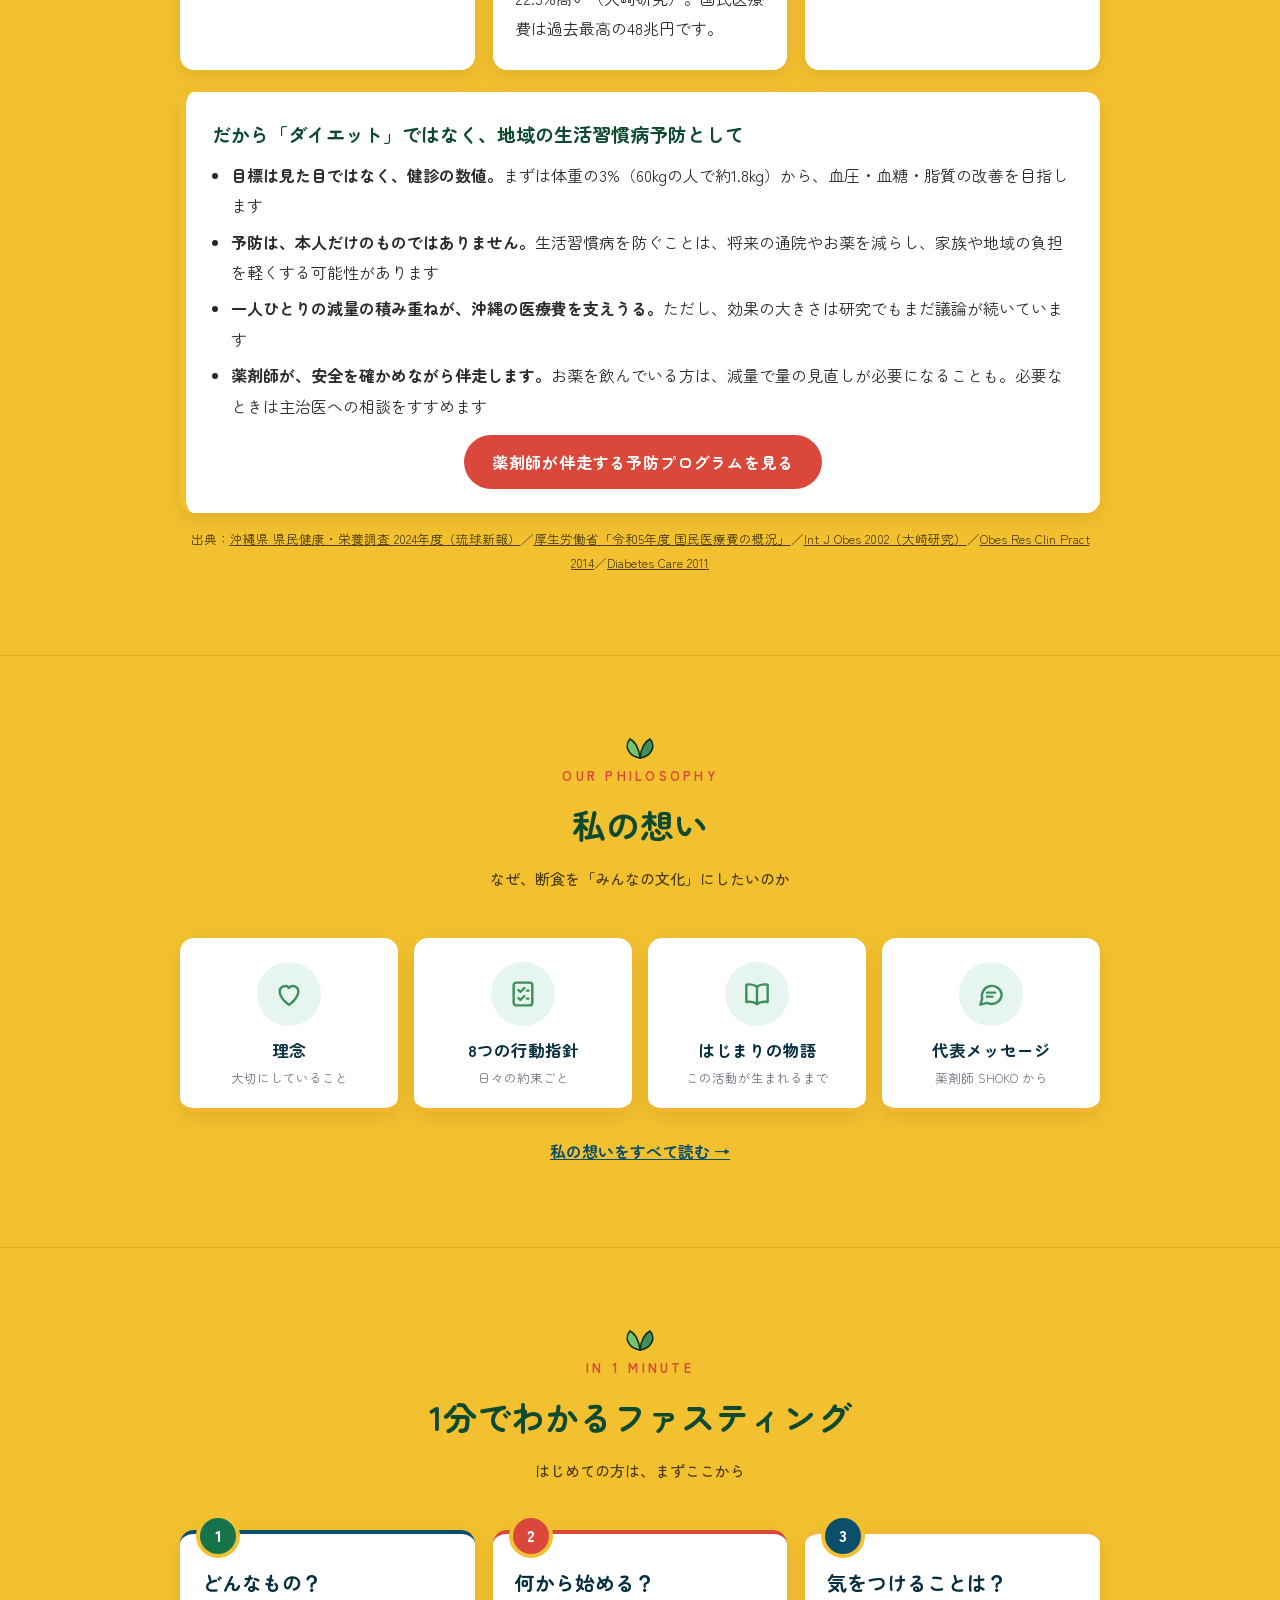
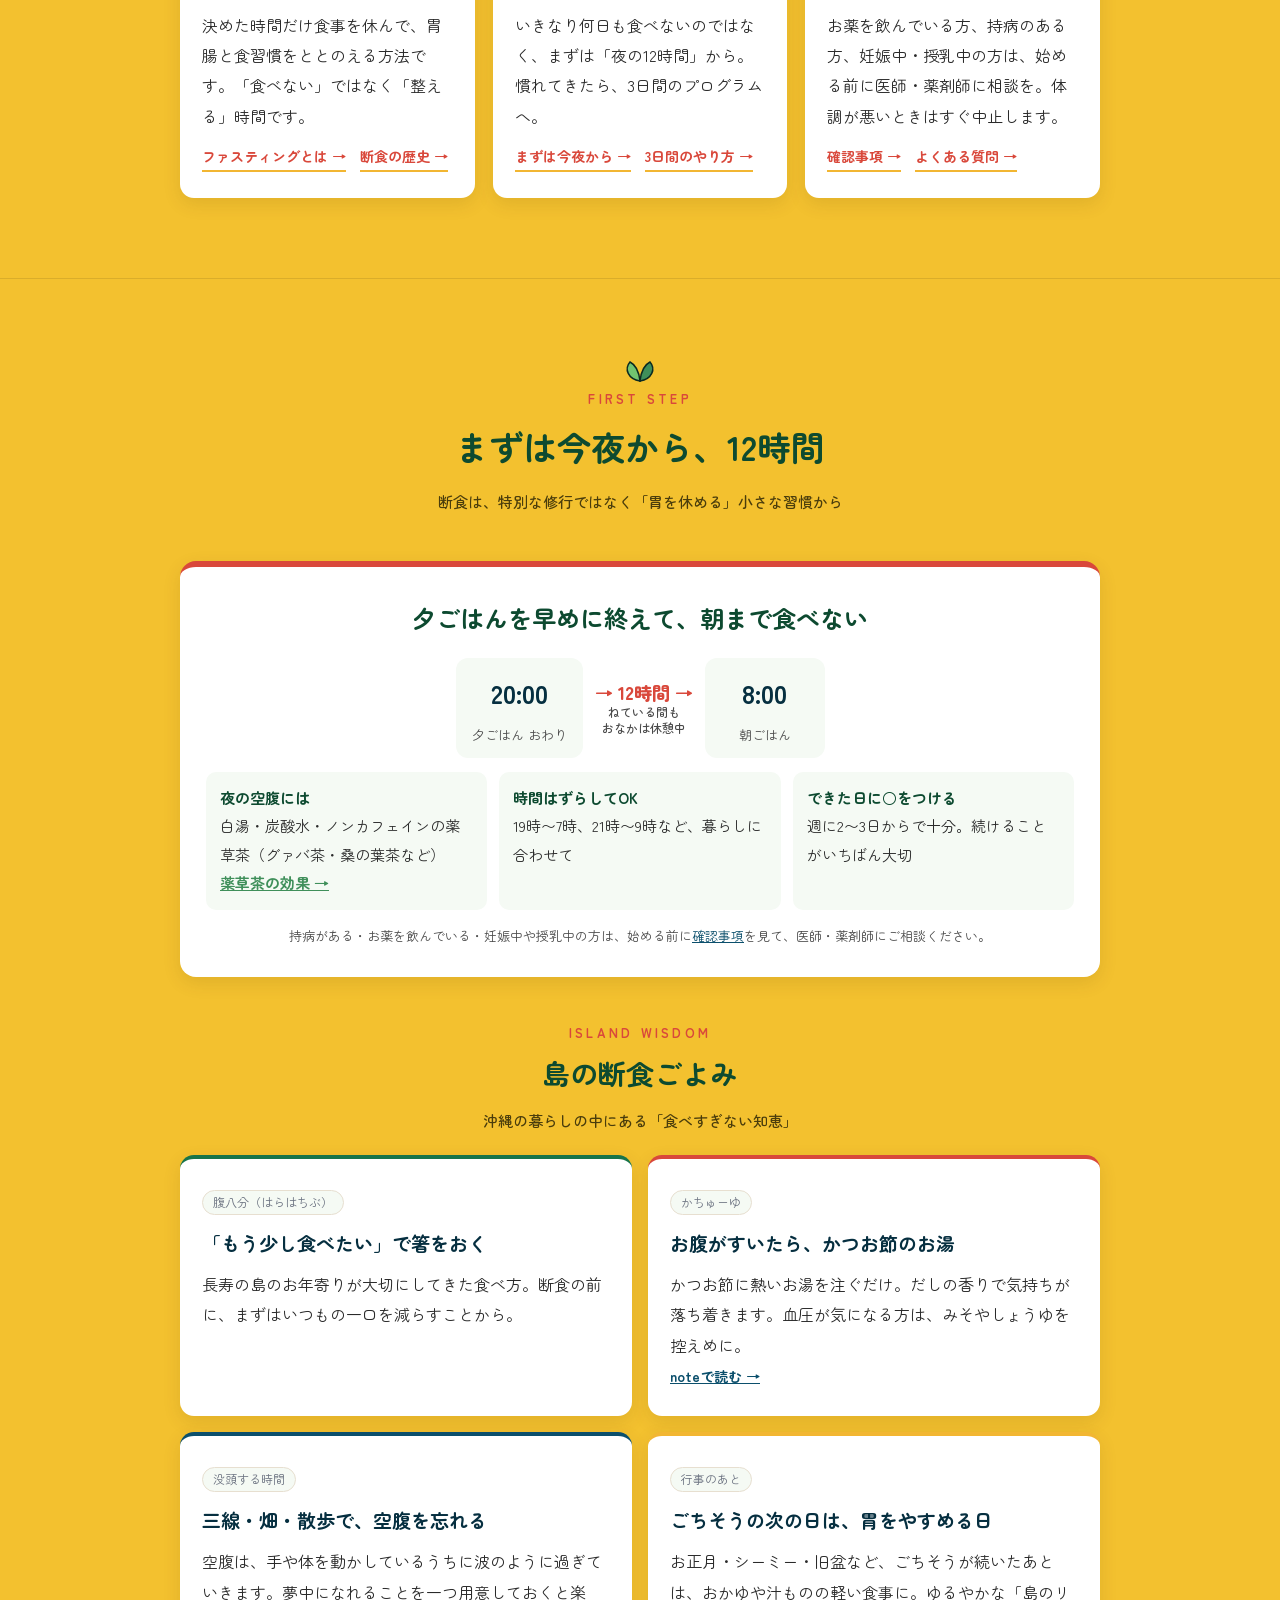
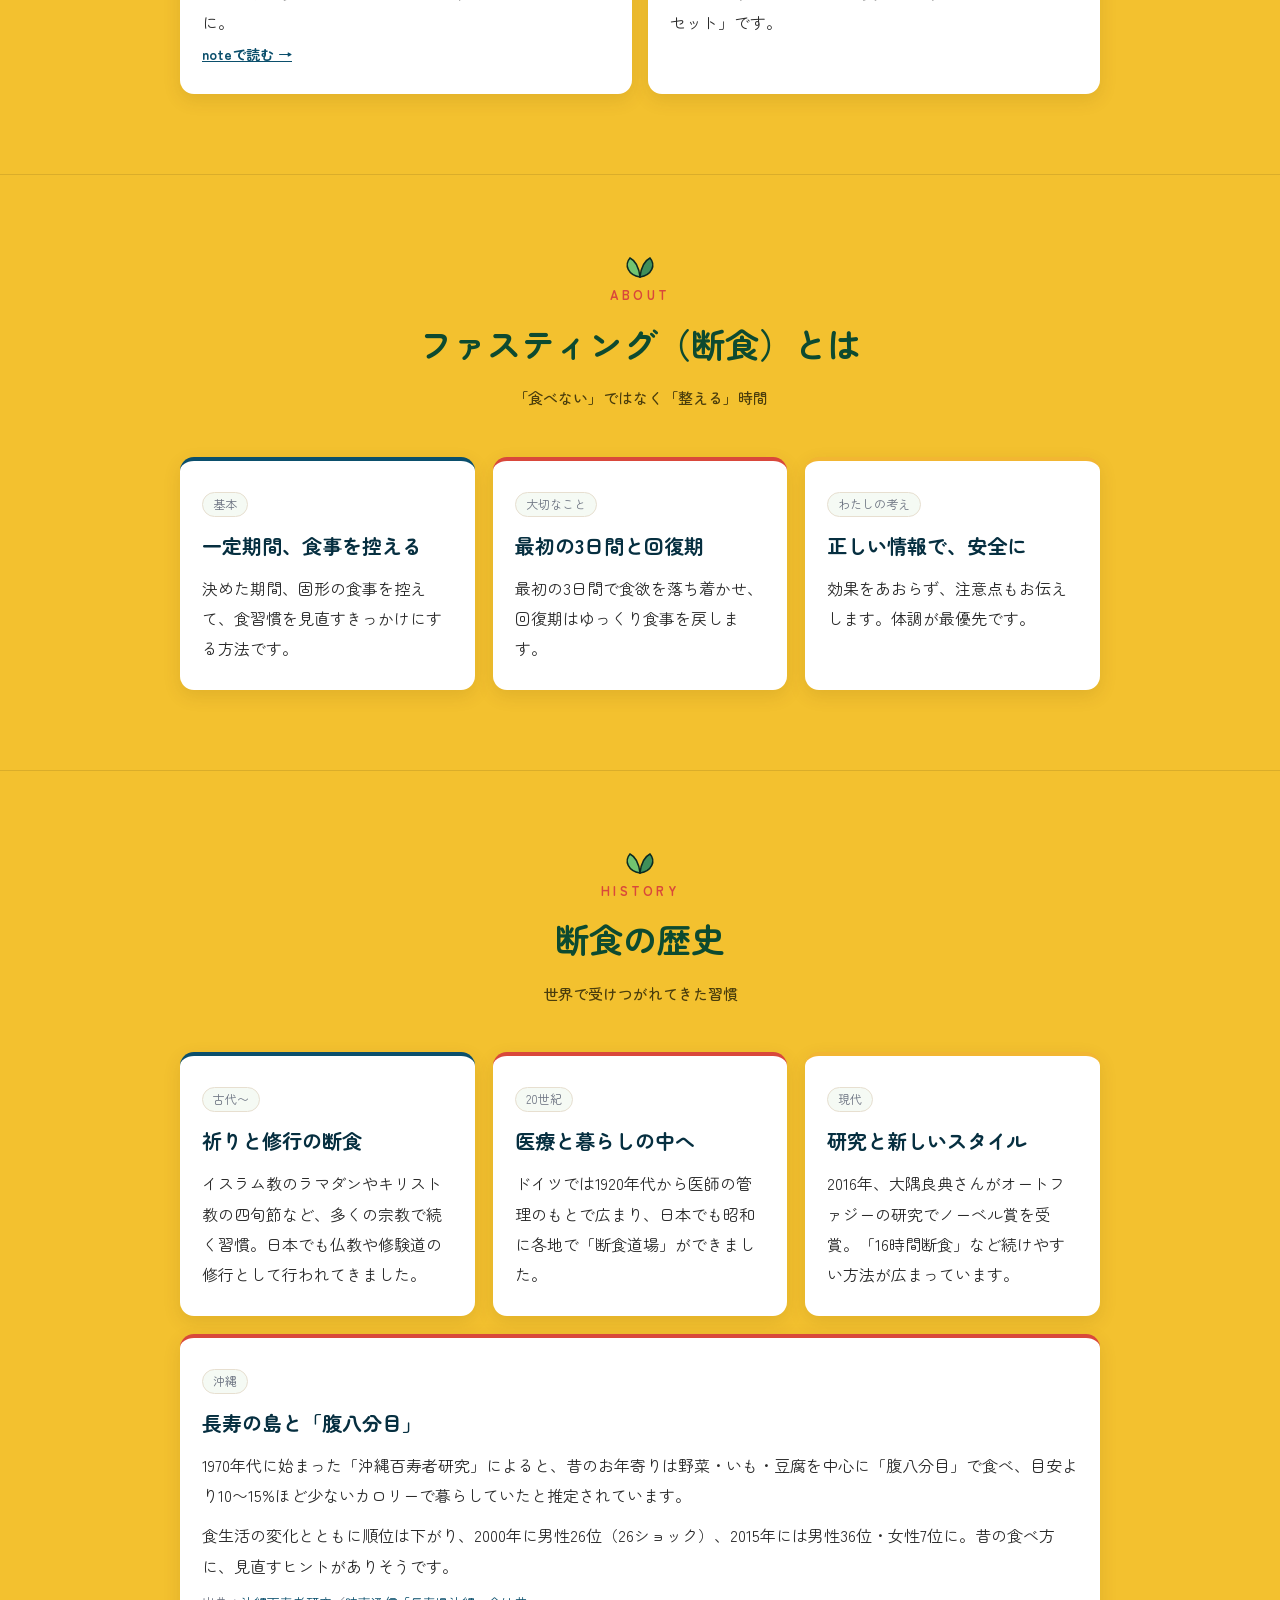
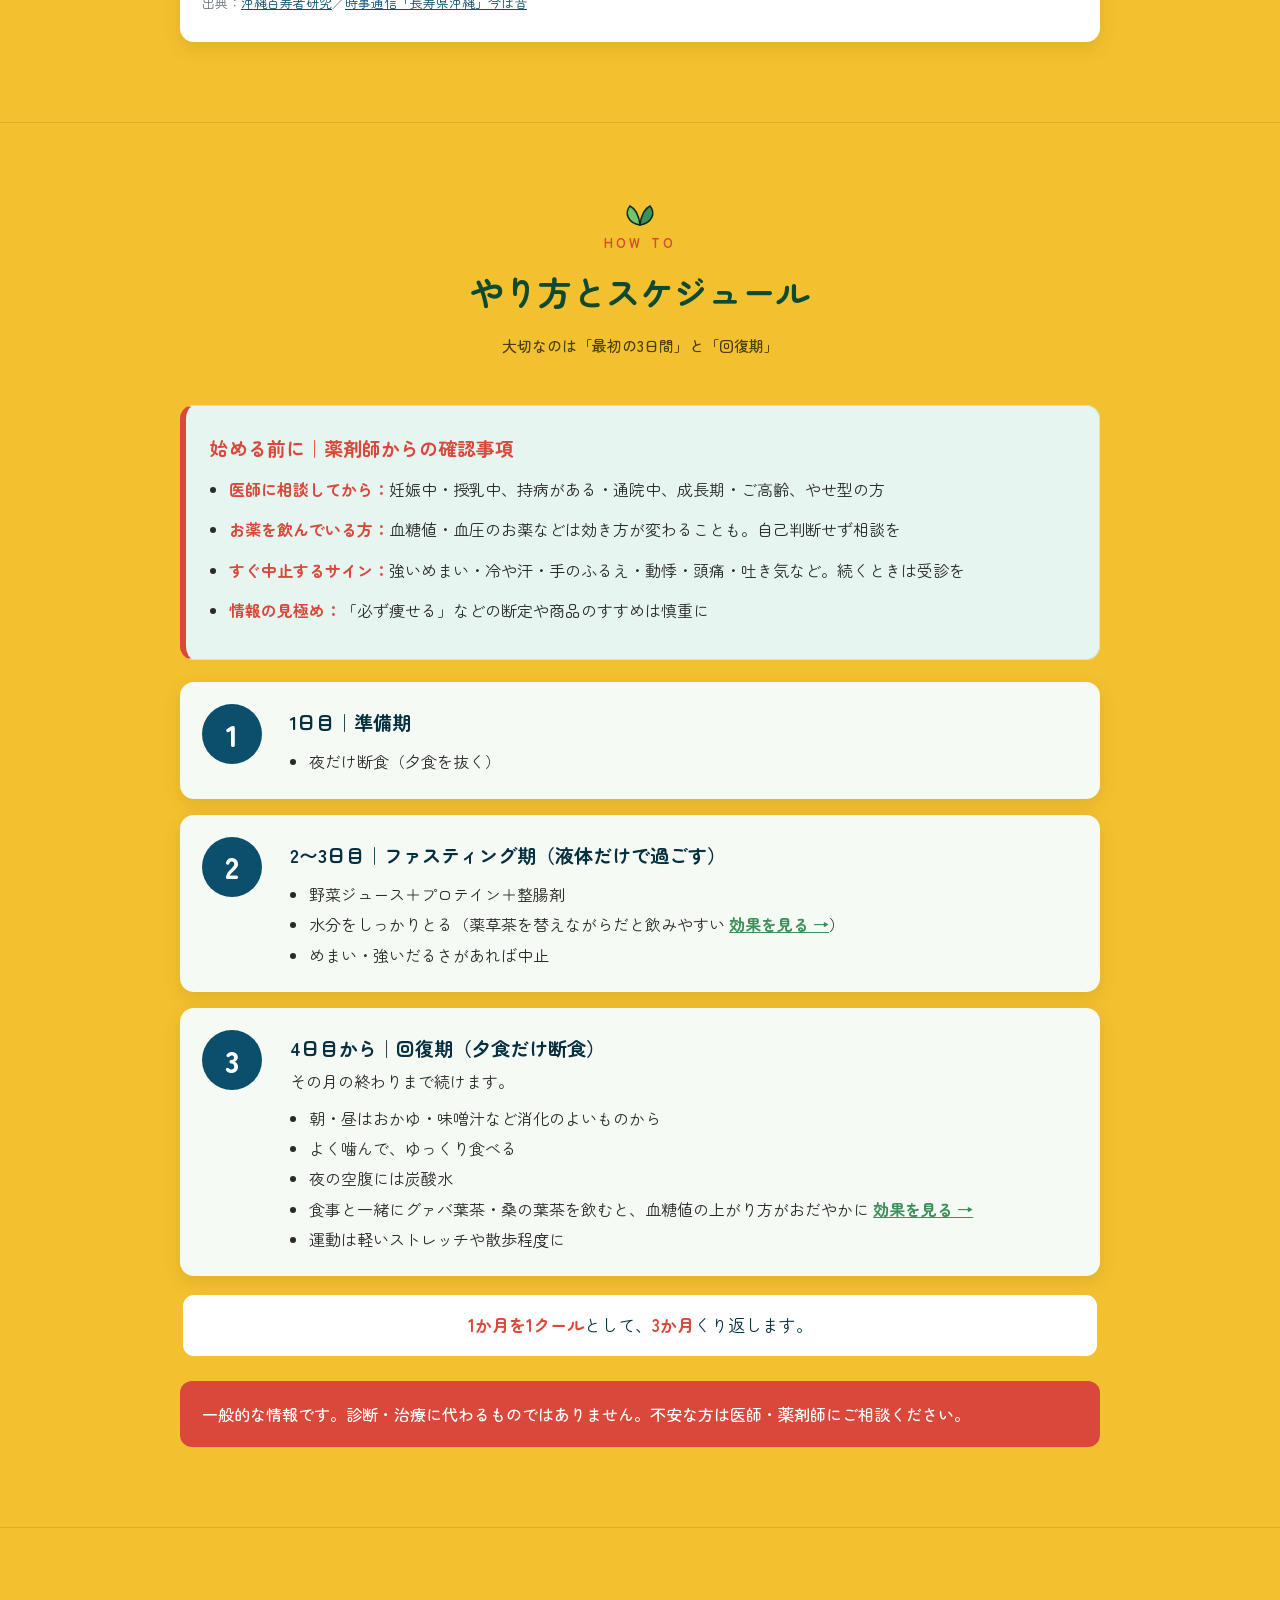
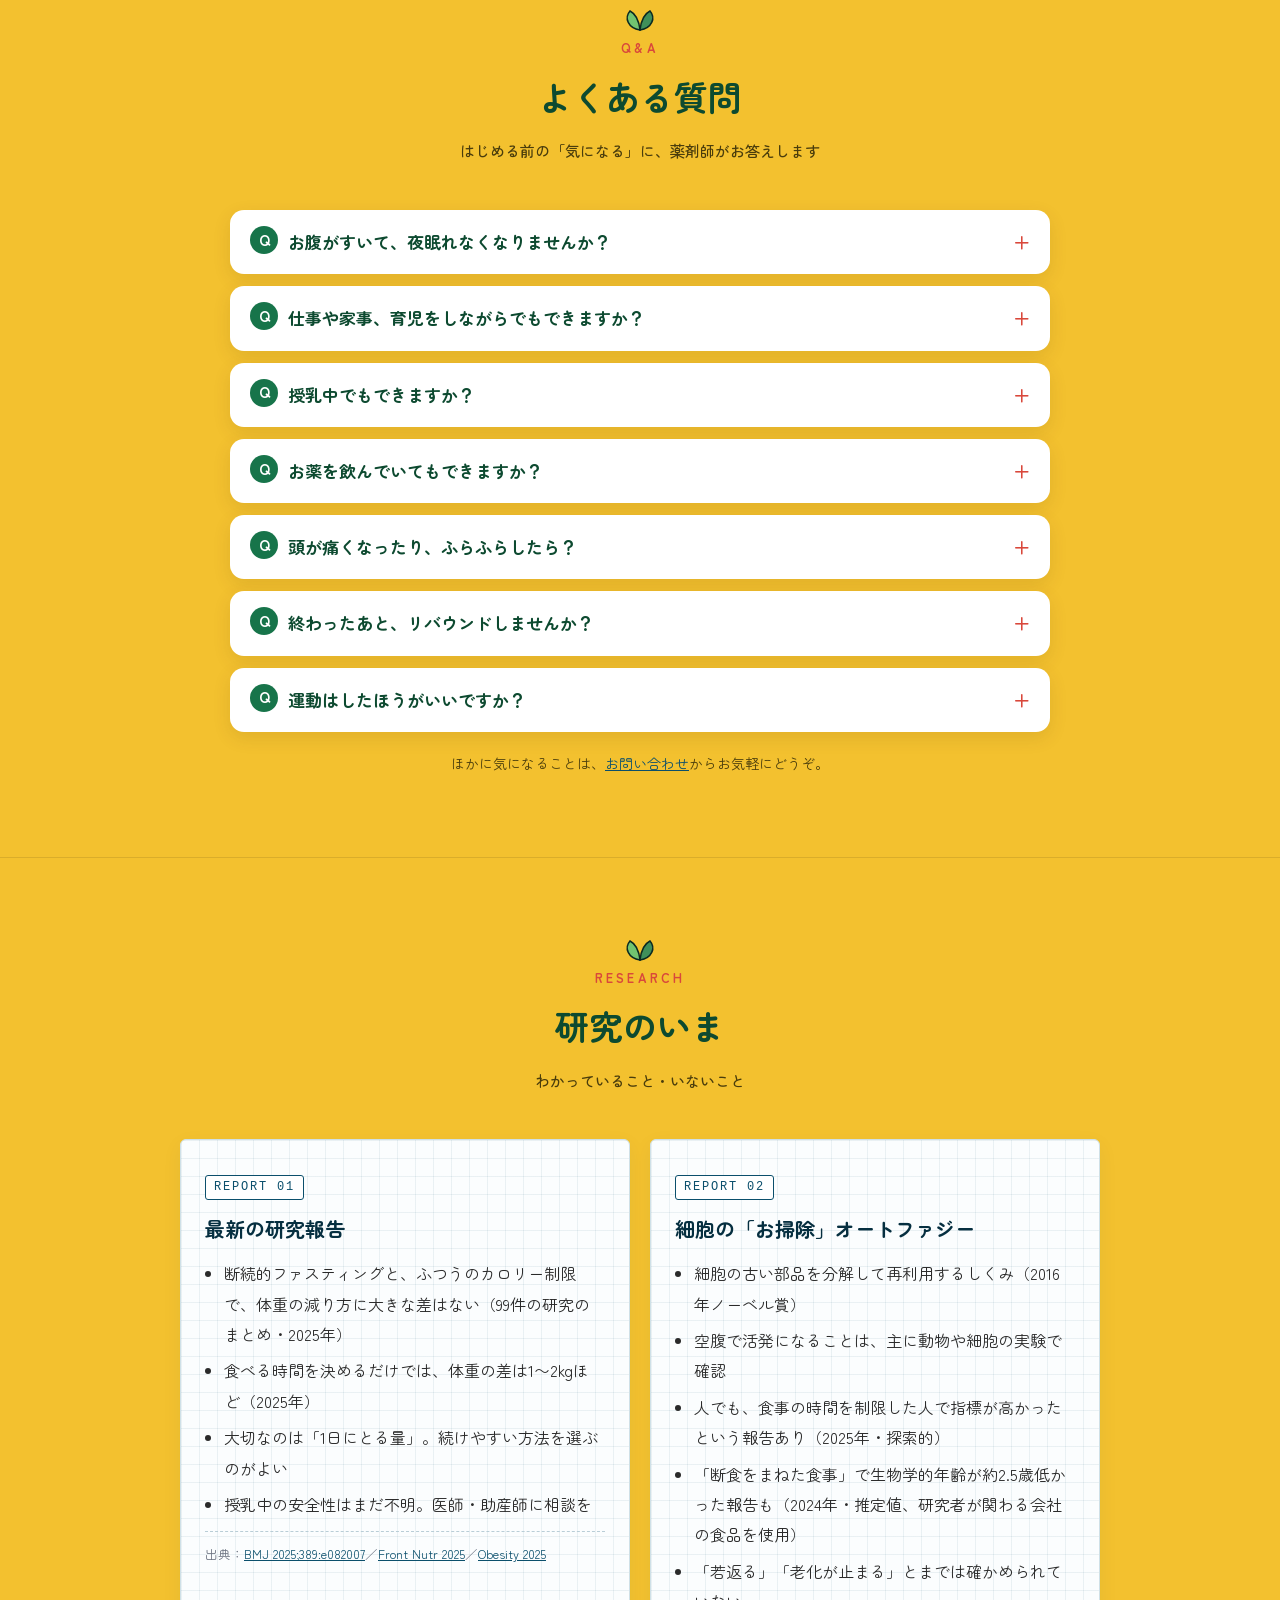
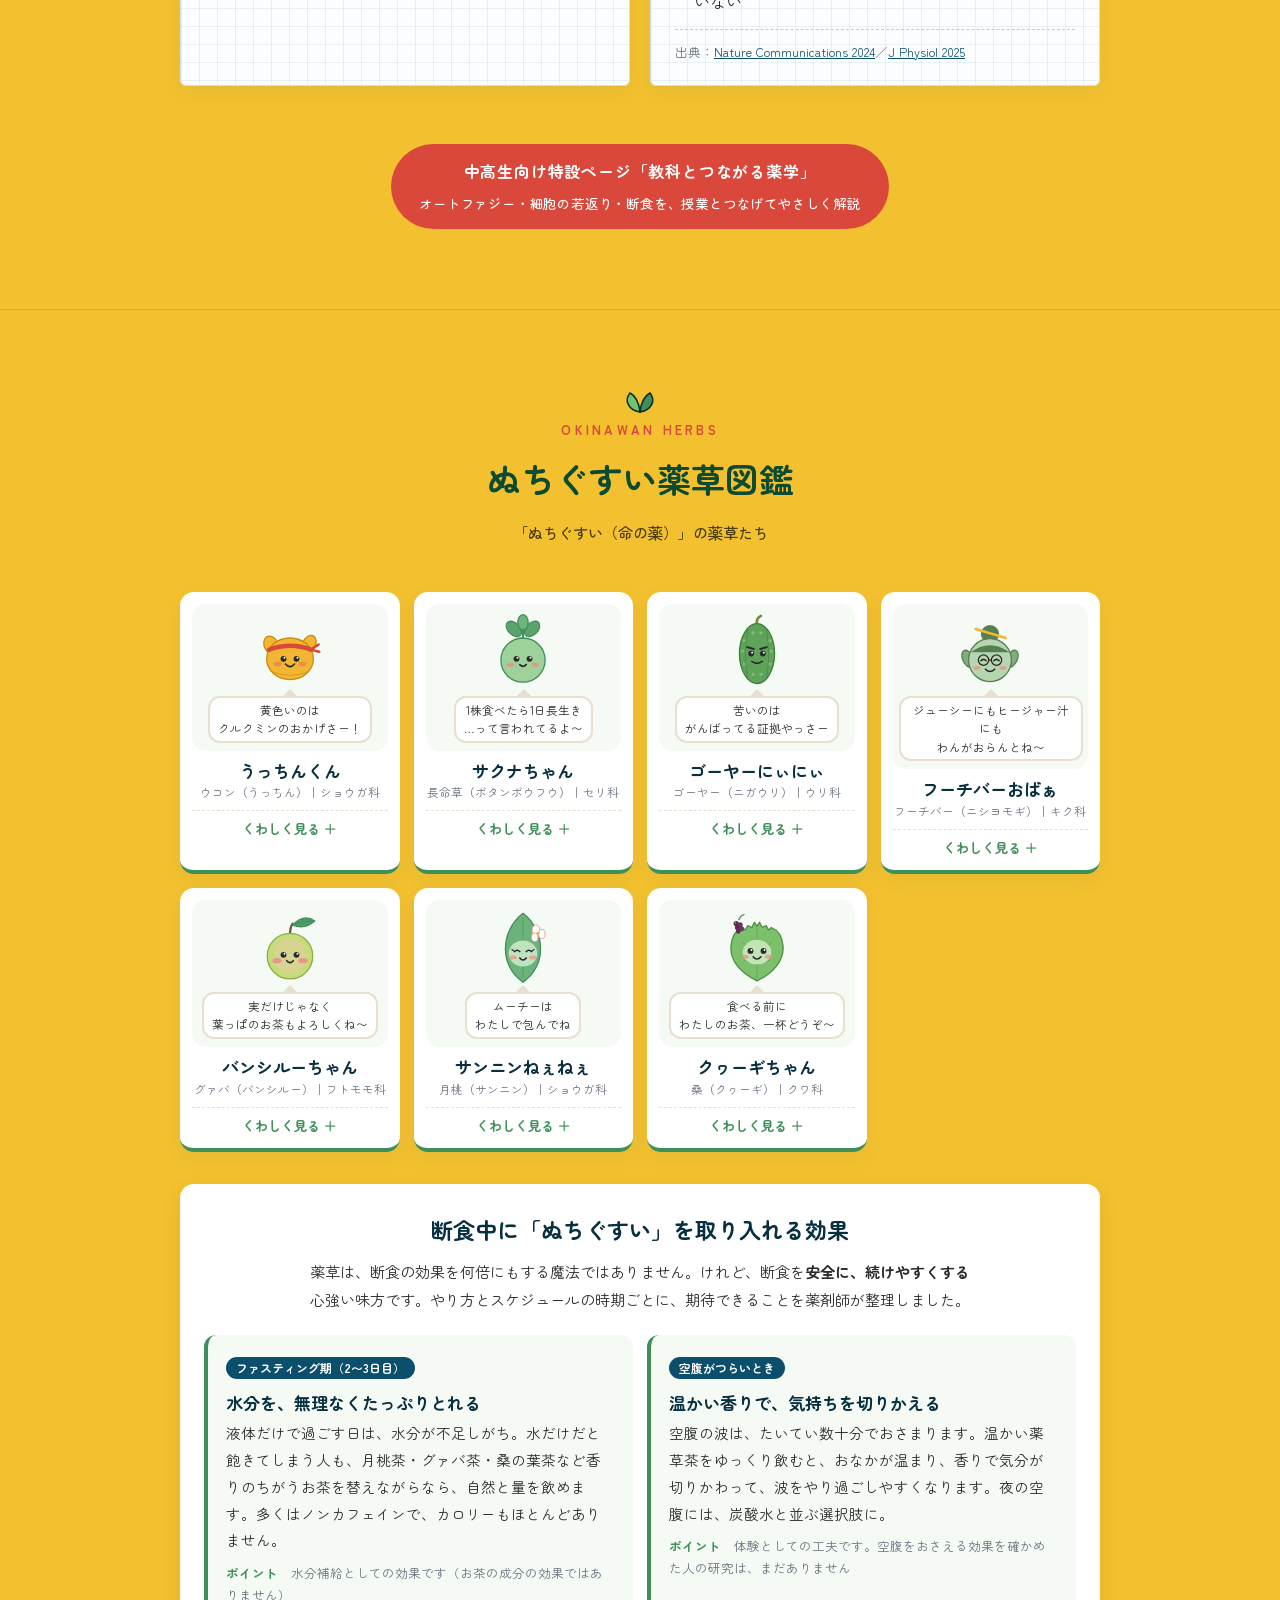
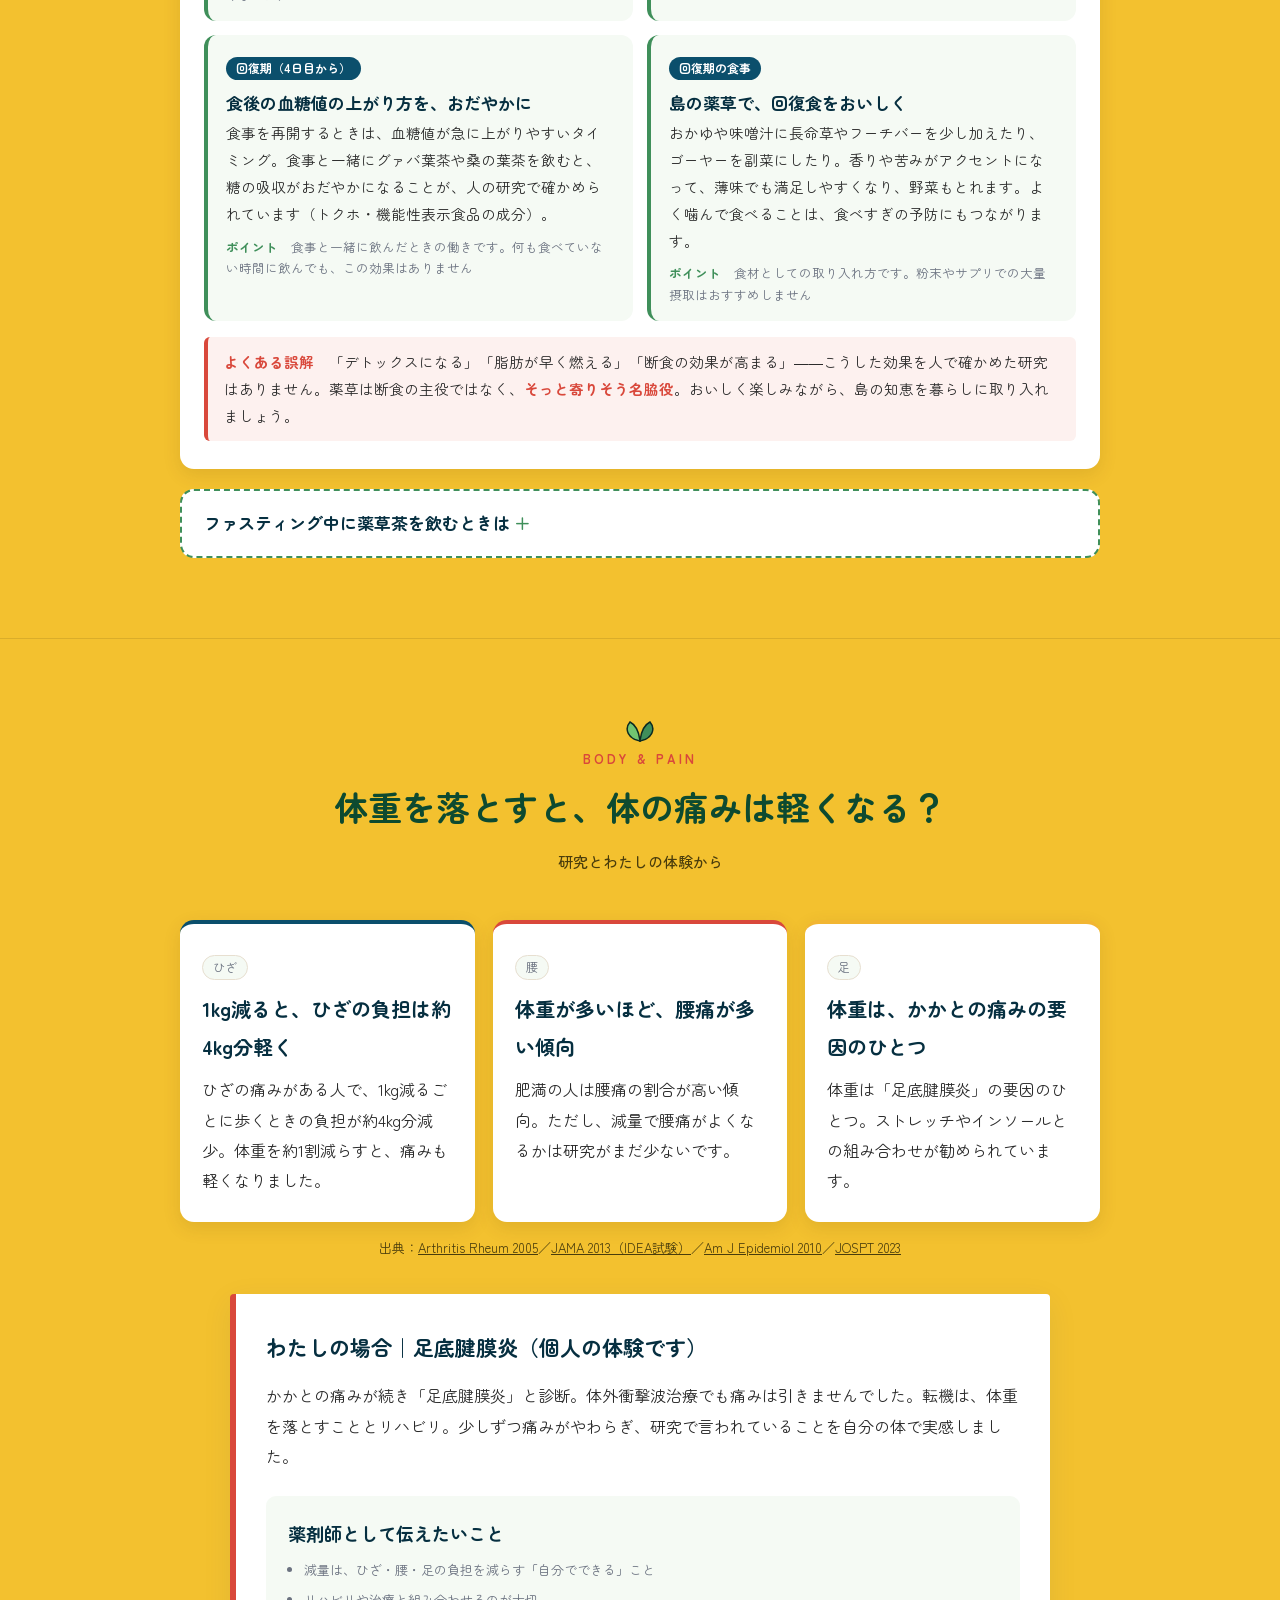
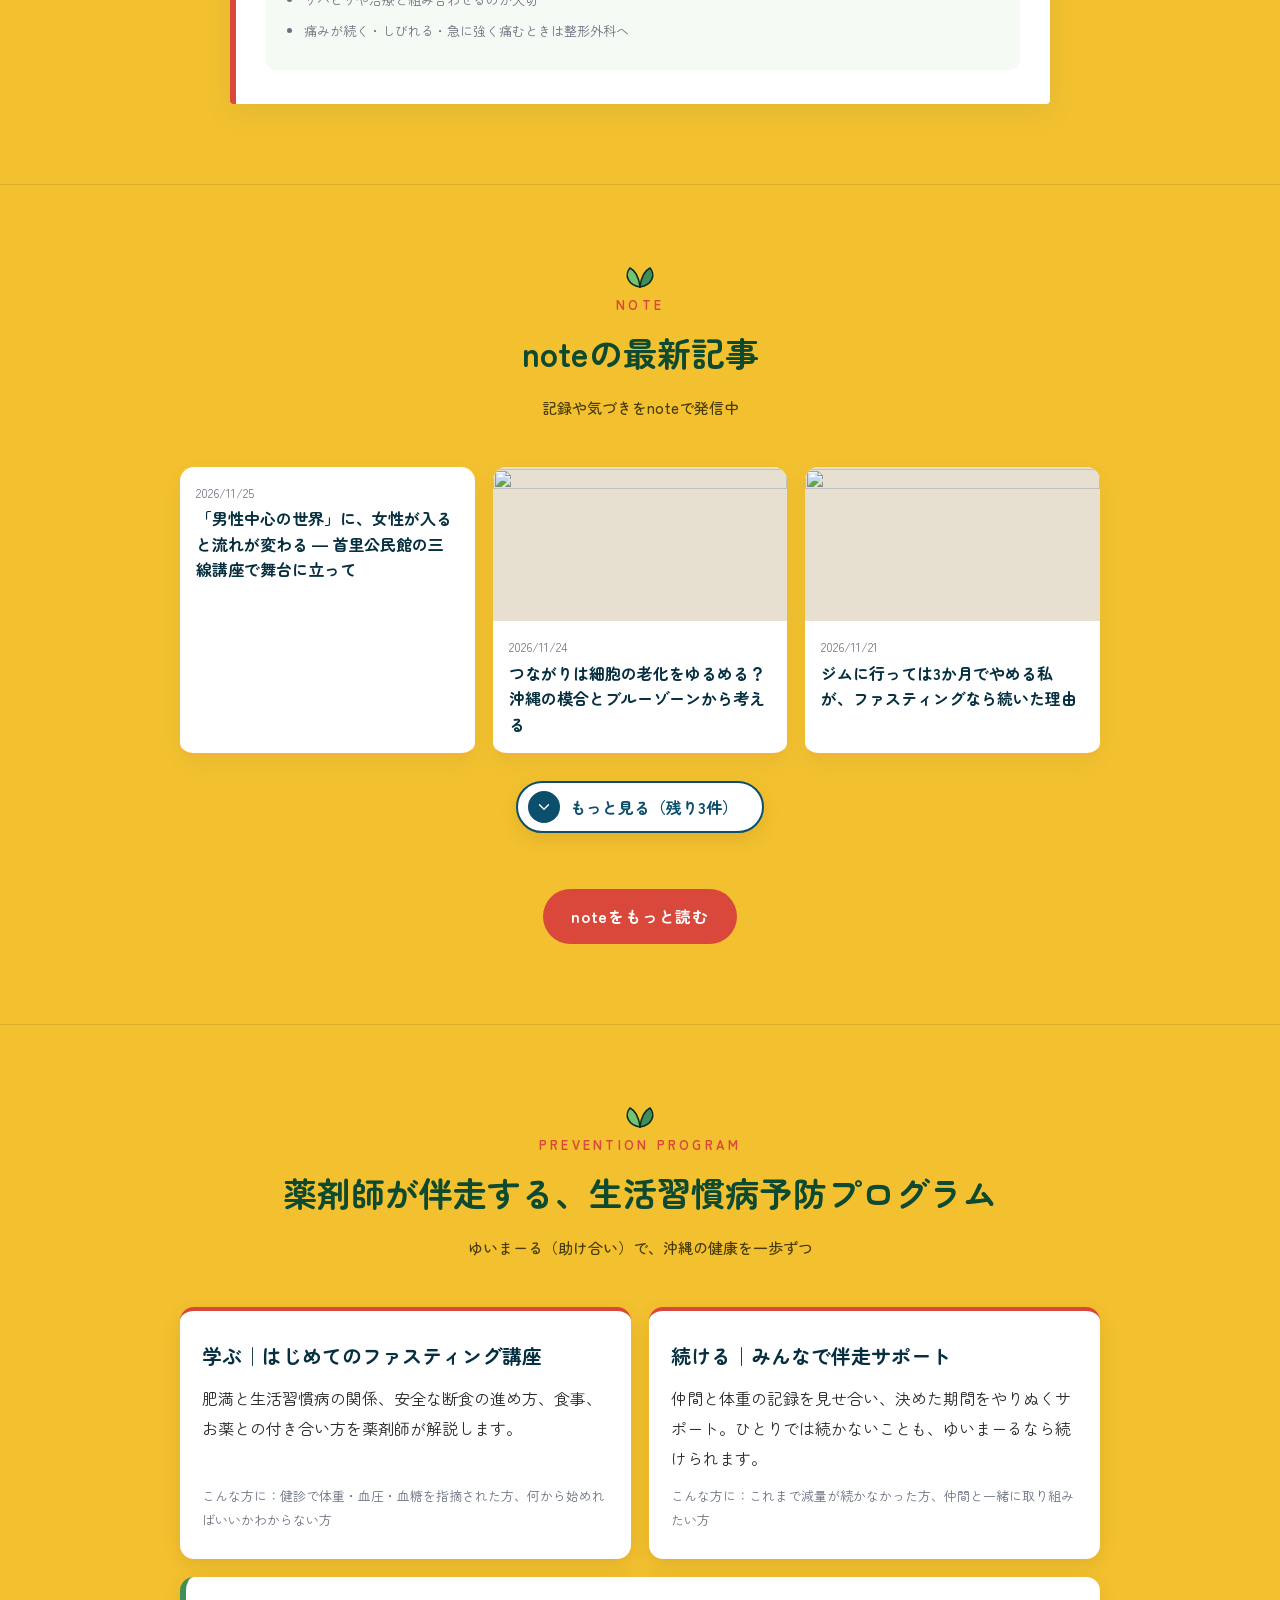
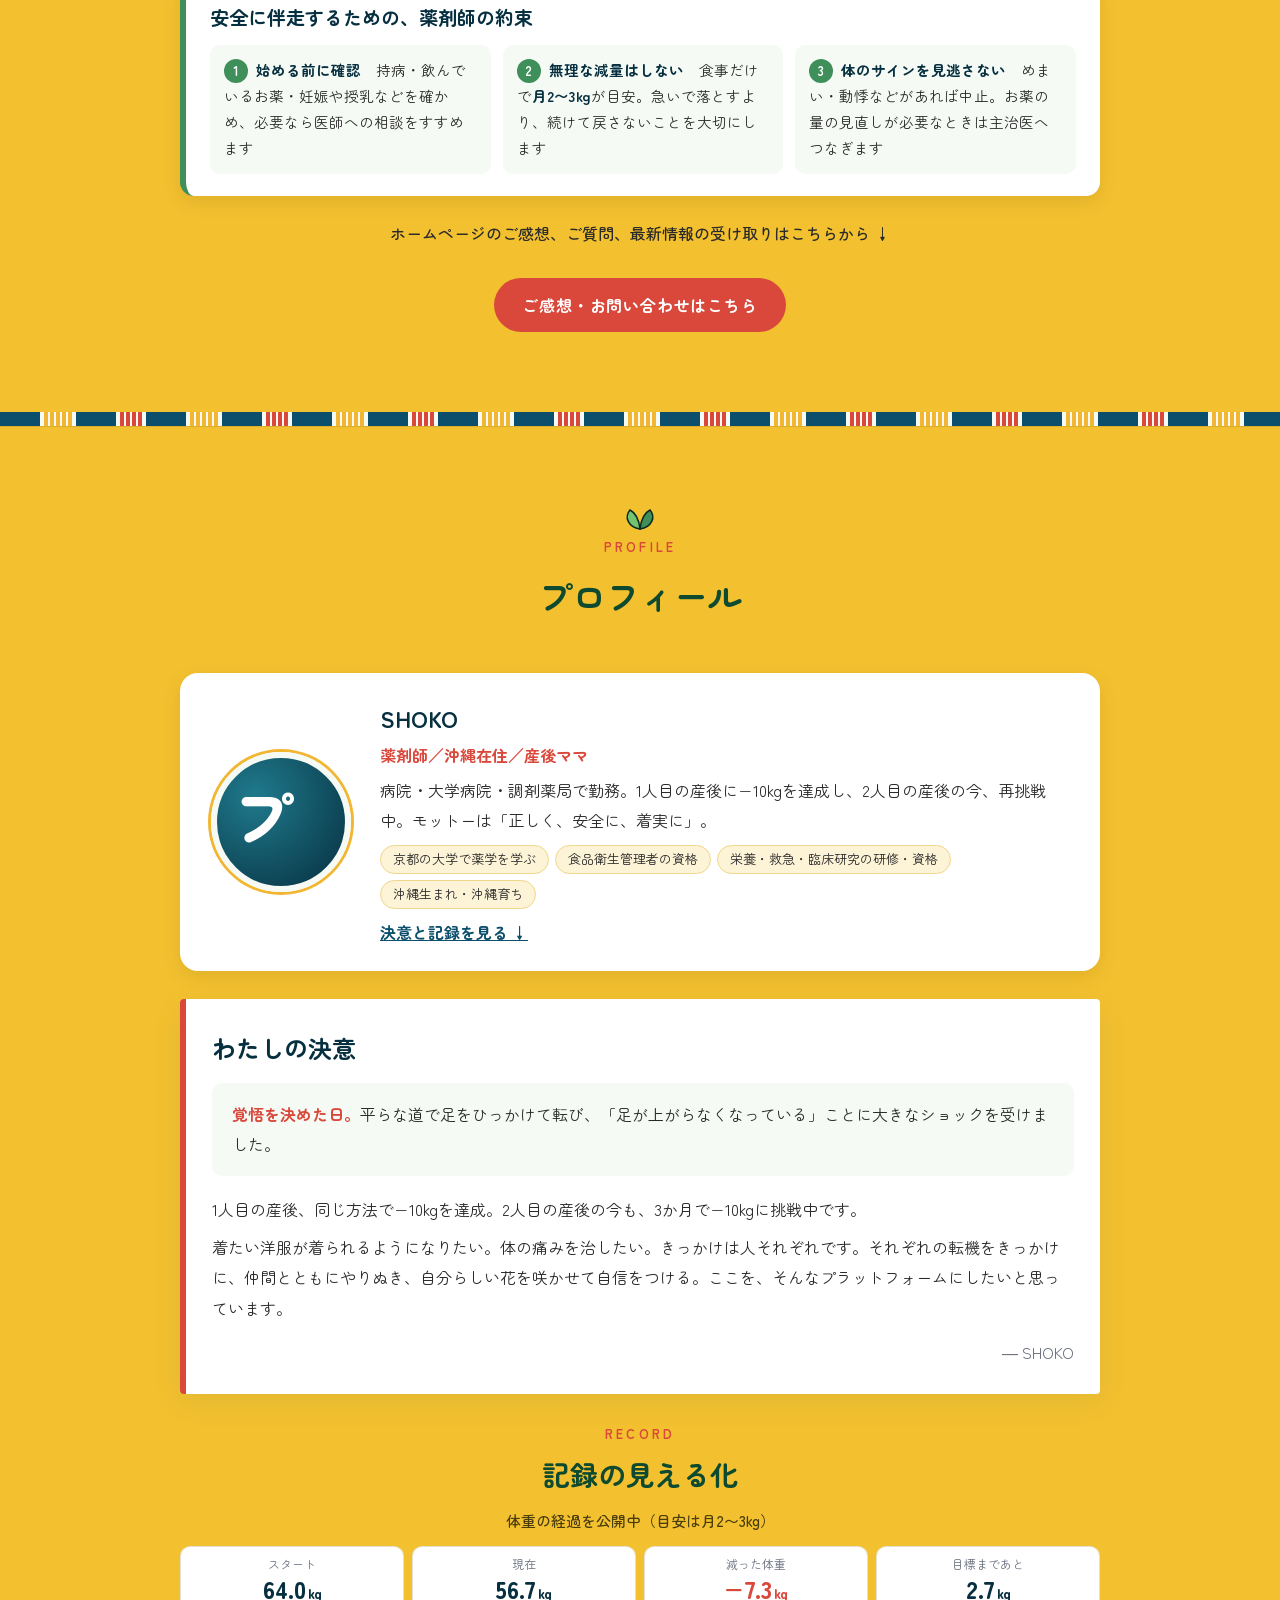
==== commit 64f7b6d2: "トップページを「薬剤師が伴走する、沖縄の生活習慣病予防」として組み立て直す - 沖縄の肥満と医療費のセクションをヒーロー直下に移し、「ダイエットではなく地域の生活習慣病予防」という視点を明示 - 講座" ====
--- a/index.html
+++ b/index.html
@@ -11,13 +11,13 @@
 </script>
 <meta charset="UTF-8">
 <meta name="viewport" content="width=device-width, initial-scale=1.0">
-<title>ゆいまーるファスティング｜ひとりで頑張らない、みんなでファスティング</title>
-<meta property="og:title" content="ゆいまーるファスティング｜ひとりで頑張らない、みんなでファスティング">
-<meta property="og:description" content="ひとりで頑張らなくていい。沖縄の薬剤師が、仲間と支え合いながら、正しく安全なファスティングをサポートします。">
+<title>ゆいまーるファスティング｜薬剤師が伴走する、沖縄の生活習慣病予防</title>
+<meta property="og:title" content="ゆいまーるファスティング｜薬剤師が伴走する、沖縄の生活習慣病予防">
+<meta property="og:description" content="沖縄の男性の4割以上が肥満。一人ひとりの減量は、生活習慣病を防ぎ、地域の医療を支える力になります。薬剤師が安全を確かめながら、仲間と一緒に伴走する生活習慣病予防の取り組みです。">
 <meta property="og:type" content="website">
 <meta property="og:url" content="https://yuimaru-fasting.github.io/">
 <meta property="og:site_name" content="ゆいまーるファスティング">
-<meta name="description" content="ひとりで頑張らなくていい。沖縄の薬剤師が、仲間と支え合いながら、正しく安全なファスティングをサポートします。">
+<meta name="description" content="沖縄の男性の4割以上が肥満。一人ひとりの減量は、生活習慣病を防ぎ、地域の医療を支える力になります。薬剤師が安全を確かめながら、仲間と一緒に伴走する生活習慣病予防の取り組みです。">
 <link rel="alternate" hreflang="en" href="https://yuimaru-fasting.github.io/en.html">
 <link rel="alternate" hreflang="ja" href="https://yuimaru-fasting.github.io/">
 <link rel="alternate" hreflang="x-default" href="https://yuimaru-fasting.github.io/">
@@ -272,6 +272,16 @@
   .card-link{margin-top:auto;padding-top:14px;align-self:flex-start;color:var(--sango);font-weight:700;text-decoration:none;border-bottom:2px solid var(--kiiro)}
   .card-link:hover{color:var(--umi)}
   .course-lead{margin-top:22px;text-align:center;font-weight:700;color:#fff}
+  /* 予防プログラム：安全に伴走するための約束 */
+  .course-safe{margin-top:18px;background:#fff;border-radius:14px;border-left:6px solid var(--kusa);padding:22px 24px;box-shadow:0 6px 18px rgba(90,60,0,.12)}
+  .course-safe h3{color:var(--umi-deep);font-size:19px;margin-bottom:10px}
+  .course-safe ol{list-style:none;display:grid;grid-template-columns:repeat(3,1fr);gap:12px}
+  @media(max-width:820px){.course-safe ol{grid-template-columns:1fr}}
+  .course-safe li{counter-increment:safe;background:var(--suna);border-radius:10px;padding:12px 14px;font-size:14.5px;line-height:1.8}
+  .course-safe ol{counter-reset:safe}
+  .course-safe li::before{content:counter(safe);display:inline-grid;place-items:center;width:24px;height:24px;border-radius:50%;background:var(--kusa);color:#fff;font-size:13px;font-weight:700;margin-right:8px}
+  .course-safe li b{color:var(--umi-deep)}
+  .course .card .for{margin-top:auto;padding-top:10px;font-size:13px;color:var(--hai)}
   .soon{display:inline-block;background:var(--kiiro);color:var(--umi-deep);font-weight:700;font-size:12px;padding:0 10px;border-radius:999px;margin-left:6px;vertical-align:middle}
 
   /* プロフィール */
@@ -561,11 +571,13 @@
         <a href="en.html" lang="en" hreflang="en">EN</a>
         <span aria-current="true">日本語</span>
       </div>
-      <a href="#course" class="nav-cta">講座・サポート</a>
+      <a href="#course" class="nav-cta">予防プログラム</a>
     </div>
   </div>
   <div class="nav-menu">
     <ul>
+      <li><a href="#cost">沖縄の肥満と医療費</a></li>
+      <li><a href="#course">予防プログラム</a></li>
       <li><a href="philosophy.html">私の想い</a></li>
       <li><a href="#ichibun">1分でわかる</a></li>
       <li><a href="#ippo">まずは今夜から</a></li>
@@ -578,9 +590,7 @@
       <li><a href="#herb">薬草図鑑</a></li>
       <li><a href="#herb-effect">断食と薬草</a></li>
       <li><a href="#story">痛みと体重</a></li>
-      <li><a href="#cost">肥満と医療費</a></li>
       <li><a href="#note">note記事</a></li>
-      <li><a href="#course">講座・サポート</a></li>
       <li><a href="#profile">プロフィール</a></li>
       <li><a href="#kiroku">体重の記録</a></li>
     </ul>
@@ -590,12 +600,13 @@
 <header class="hero" id="top">
   <div class="wrap">
    <div class="hero-text">
-    <span class="eyebrow">薬剤師が伴走する、沖縄発のファスティング</span>
+    <span class="eyebrow">薬剤師が伴走する、沖縄の生活習慣病予防</span>
     <h1><span><ruby>行逢<rt>いちゃ</rt></ruby>りば、</span><span><ruby>兄弟<rt>ちょーでー</rt></ruby>。</span><br><span><span class="aka">ゆいまーる</span>で、</span><span>一歩ずつ。</span></h1>
-    <p class="lead">出会えば、みな兄弟。ひとりで抱えこまなくていい。<br>仲間と記録を見せ合い、薬剤師が一人ひとりに合わせてサポートします。<br>沖縄の知恵と正しい知識で、無理なく、着実に。</p>
+    <p class="lead">沖縄の男性の4割以上が肥満。少しの減量が、生活習慣病を防ぎ、<br>地域の医療を支える力になります。<br>ひとりで抱えこまず、仲間と記録を見せ合いながら。<br>薬剤師が安全を確かめ、一人ひとりに伴走します。</p>
     <div class="hero-actions">
-      <a href="#ippo" class="btn btn-main">まずは今夜からやってみる</a>
-      <a href="#course" class="btn btn-sub">講座・サポートを見る</a>
+      <a href="#cost" class="btn btn-main">沖縄の肥満と医療費を知る</a>
+      <a href="#course" class="btn btn-sub">予防プログラムを見る</a>
+      <a href="#ippo" class="hero-link">まずは今夜から、12時間 →</a>
       <a href="#ichibun" class="hero-link">1分でわかるファスティング →</a>
       <a href="#herb-effect" class="hero-link">断食中に薬草を取り入れる効果 →</a>
     </div>
@@ -614,6 +625,54 @@
 </header>
 
 <div class="minsa"></div>
+
+<!-- 肥満改善と医療費削減 -->
+<section id="cost" class="bg-midori">
+  <div class="wrap">
+    <div class="sec-head">
+      <span class="en">WHY OKINAWA</span>
+      <h2>沖縄の肥満と医療費</h2>
+      <p>ひとりの減量は、地域の医療を支える力になる</p>
+    </div>
+
+    <div class="cost-stats">
+      <div class="cost-stat"><div class="num">41.1<small>%</small></div><div class="label">沖縄県の男性の肥満者の割合<br>（全国は31.5%）</div></div>
+      <div class="cost-stat"><div class="num">48<small>兆円</small></div><div class="label">日本の国民医療費<br>（令和5年度・過去最高）</div></div>
+      <div class="cost-stat"><div class="num">+22<small>%</small></div><div class="label">BMI30以上の人の医療費<br>（標準体重の人と比べて）</div></div>
+      <div class="cost-stat"><div class="num">3<small>%</small></div><div class="label">検査値の改善が見えはじめる<br>減量の目安</div></div>
+    </div>
+
+    <div class="cards">
+      <div class="card">
+        <span class="tag">沖縄の現状</span>
+        <h3>男性の4割以上が肥満</h3>
+        <p>沖縄の肥満者（BMI25以上）は男性41.1%・女性27.5%（2024年度）。40〜50代の男性は5割超で、男女とも全国を上回ります。</p>
+      </div>
+      <div class="card">
+        <span class="tag">肥満と医療費</span>
+        <h3>体重が多いほど医療費も増える</h3>
+        <p>標準体重の人に比べ、医療費はBMI25〜29.9で9.8%、BMI30以上で22.3%高い（大崎研究）。国民医療費は過去最高の48兆円です。</p>
+      </div>
+      <div class="card">
+        <span class="tag">減量の効果</span>
+        <h3>まずは3%、できれば5〜10%</h3>
+        <p>3%の減量で血圧・血糖・脂質が改善。5〜10%減らすと、さらに改善が大きくなります。</p>
+      </div>
+    </div>
+
+    <div class="cost-msg">
+      <h3>だから「ダイエット」ではなく、地域の生活習慣病予防として</h3>
+      <ul>
+        <li><b>目標は見た目ではなく、健診の数値。</b>まずは体重の3%（60kgの人で約1.8kg）から、血圧・血糖・脂質の改善を目指します</li>
+        <li><b>予防は、本人だけのものではありません。</b>生活習慣病を防ぐことは、将来の通院やお薬を減らし、家族や地域の負担を軽くする可能性があります</li>
+        <li><b>一人ひとりの減量の積み重ねが、沖縄の医療費を支えうる。</b>ただし、効果の大きさは研究でもまだ議論が続いています</li>
+        <li><b>薬剤師が、安全を確かめながら伴走します。</b>お薬を飲んでいる方は、減量で量の見直しが必要になることも。必要なときは主治医への相談をすすめます</li>
+      </ul>
+      <p style="margin-top:14px;text-align:center"><a href="#course" class="btn" style="margin-top:0">薬剤師が伴走する予防プログラムを見る</a></p>
+    </div>
+    <p class="cost-src">出典：<a href="https://ryukyushimpo.jp/national/entry-5035817.html" target="_blank" rel="noopener">沖縄県 県民健康・栄養調査 2024年度（琉球新報）</a>／<a href="https://www.mhlw.go.jp/toukei/saikin/hw/k-iryohi/23/" target="_blank" rel="noopener">厚生労働省「令和5年度 国民医療費の概況」</a>／<a href="https://pubmed.ncbi.nlm.nih.gov/12119572/" target="_blank" rel="noopener">Int J Obes 2002（大崎研究）</a>／<a href="https://pubmed.ncbi.nlm.nih.gov/25263836/" target="_blank" rel="noopener">Obes Res Clin Pract 2014</a>／<a href="https://pubmed.ncbi.nlm.nih.gov/21593294/" target="_blank" rel="noopener">Diabetes Care 2011</a></p>
+  </div>
+</section>
 
 <!-- 私の想い（理念ページへの入口） -->
 <section id="omoi" class="bg-ki">
@@ -1236,54 +1295,6 @@
   </div>
 </section>
 
-<!-- 肥満改善と医療費削減 -->
-<section id="cost" class="bg-midori">
-  <div class="wrap">
-    <div class="sec-head">
-      <span class="en">HEALTH &amp; COST</span>
-      <h2>肥満改善と医療費削減</h2>
-      <p>体にも、医療費にもやさしい減量</p>
-    </div>
-
-    <div class="cost-stats">
-      <div class="cost-stat"><div class="num">41.1<small>%</small></div><div class="label">沖縄県の男性の肥満者の割合<br>（全国は31.5%）</div></div>
-      <div class="cost-stat"><div class="num">48<small>兆円</small></div><div class="label">日本の国民医療費<br>（令和5年度・過去最高）</div></div>
-      <div class="cost-stat"><div class="num">+22<small>%</small></div><div class="label">BMI30以上の人の医療費<br>（標準体重の人と比べて）</div></div>
-      <div class="cost-stat"><div class="num">3<small>%</small></div><div class="label">検査値の改善が見えはじめる<br>減量の目安</div></div>
-    </div>
-
-    <div class="cards">
-      <div class="card">
-        <span class="tag">沖縄の現状</span>
-        <h3>男性の4割以上が肥満</h3>
-        <p>沖縄の肥満者（BMI25以上）は男性41.1%・女性27.5%（2024年度）。40〜50代の男性は5割超で、男女とも全国を上回ります。</p>
-      </div>
-      <div class="card">
-        <span class="tag">肥満と医療費</span>
-        <h3>体重が多いほど医療費も増える</h3>
-        <p>標準体重の人に比べ、医療費はBMI25〜29.9で9.8%、BMI30以上で22.3%高い（大崎研究）。国民医療費は過去最高の48兆円です。</p>
-      </div>
-      <div class="card">
-        <span class="tag">減量の効果</span>
-        <h3>まずは3%、できれば5〜10%</h3>
-        <p>3%の減量で血圧・血糖・脂質が改善。5〜10%減らすと、さらに改善が大きくなります。</p>
-      </div>
-    </div>
-
-    <div class="cost-msg">
-      <h3>薬剤師として伝えたいこと</h3>
-      <ul>
-        <li>60kgの人なら3%は約1.8kg。「まずは2kg」から</li>
-        <li>生活習慣病の予防で、将来の通院やお薬が減る可能性も</li>
-        <li>一人ひとりの減量が、沖縄と日本の医療費を支えます（効果の大きさは研究でも議論中）</li>
-        <li>お薬を飲んでいる方は、量の見直しが必要なことも。主治医・薬剤師に相談を</li>
-      </ul>
-      <p style="margin-top:14px;text-align:center"><a href="#course" class="btn" style="margin-top:0">講座・サポートを見て、一緒に取り組む</a></p>
-    </div>
-    <p class="cost-src">出典：<a href="https://ryukyushimpo.jp/national/entry-5035817.html" target="_blank" rel="noopener">沖縄県 県民健康・栄養調査 2024年度（琉球新報）</a>／<a href="https://www.mhlw.go.jp/toukei/saikin/hw/k-iryohi/23/" target="_blank" rel="noopener">厚生労働省「令和5年度 国民医療費の概況」</a>／<a href="https://pubmed.ncbi.nlm.nih.gov/12119572/" target="_blank" rel="noopener">Int J Obes 2002（大崎研究）</a>／<a href="https://pubmed.ncbi.nlm.nih.gov/25263836/" target="_blank" rel="noopener">Obes Res Clin Pract 2014</a>／<a href="https://pubmed.ncbi.nlm.nih.gov/21593294/" target="_blank" rel="noopener">Diabetes Care 2011</a></p>
-  </div>
-</section>
-
 <!-- noteの記事（notes.json から自動で表示） -->
 <section id="note" class="bg-ki">
   <div class="wrap">
@@ -1299,25 +1310,34 @@
   </div>
 </section>
 
-<!-- 講座 -->
+<!-- 生活習慣病予防プログラム -->
 <section id="course" class="bg-midori">
   <div class="wrap">
     <div class="sec-head">
-      <span class="en">SUPPORT</span>
-      <h2>講座・サポートのご案内</h2>
-      <p>一緒に取り組む仲間を募集中</p>
+      <span class="en">PREVENTION PROGRAM</span>
+      <h2>薬剤師が伴走する、生活習慣病予防プログラム</h2>
+      <p>ゆいまーる（助け合い）で、沖縄の健康を一歩ずつ</p>
     </div>
     <div class="course">
       <div class="card">
-        <h3>はじめてのファスティング講座</h3>
-        <p>安全な進め方、食事、お薬との付き合い方を薬剤師が解説。</p>
-      </div>
-      <div class="card">
-        <h3>みんなで伴走サポート</h3>
-        <p>仲間と記録を見せ合い、決めた期間をやりぬくサポート。</p>
-      </div>
-    </div>
-    <p class="course-cycle">伴走のモットーは、<b>食事だけで</b>、<b>月2〜3kg</b>の減量を目指すこと。</p>
+        <h3>学ぶ｜はじめてのファスティング講座</h3>
+        <p>肥満と生活習慣病の関係、安全な断食の進め方、食事、お薬との付き合い方を薬剤師が解説します。</p>
+        <p class="for">こんな方に：健診で体重・血圧・血糖を指摘された方、何から始めればいいかわからない方</p>
+      </div>
+      <div class="card">
+        <h3>続ける｜みんなで伴走サポート</h3>
+        <p>仲間と体重の記録を見せ合い、決めた期間をやりぬくサポート。ひとりでは続かないことも、ゆいまーるなら続けられます。</p>
+        <p class="for">こんな方に：これまで減量が続かなかった方、仲間と一緒に取り組みたい方</p>
+      </div>
+    </div>
+    <div class="course-safe">
+      <h3>安全に伴走するための、薬剤師の約束</h3>
+      <ol>
+        <li><b>始める前に確認</b>　持病・飲んでいるお薬・妊娠や授乳などを確かめ、必要なら医師への相談をすすめます</li>
+        <li><b>無理な減量はしない</b>　食事だけで<b>月2〜3kg</b>が目安。急いで落とすより、続けて戻さないことを大切にします</li>
+        <li><b>体のサインを見逃さない</b>　めまい・動悸などがあれば中止。お薬の量の見直しが必要なときは主治医へつなぎます</li>
+      </ol>
+    </div>
     <p class="course-lead">ホームページのご感想、ご質問、最新情報の受け取りはこちらから ↓</p>
     <p style="text-align:center;margin-top:0">
       <a href="https://docs.google.com/forms/d/e/1FAIpQLSc2XPHHwP6Wy0julv9a0-aFVQj_8VLFaHSxDTcKbVhbdrkOFA/viewform" class="btn" target="_blank" rel="noopener">ご感想・お問い合わせはこちら</a>
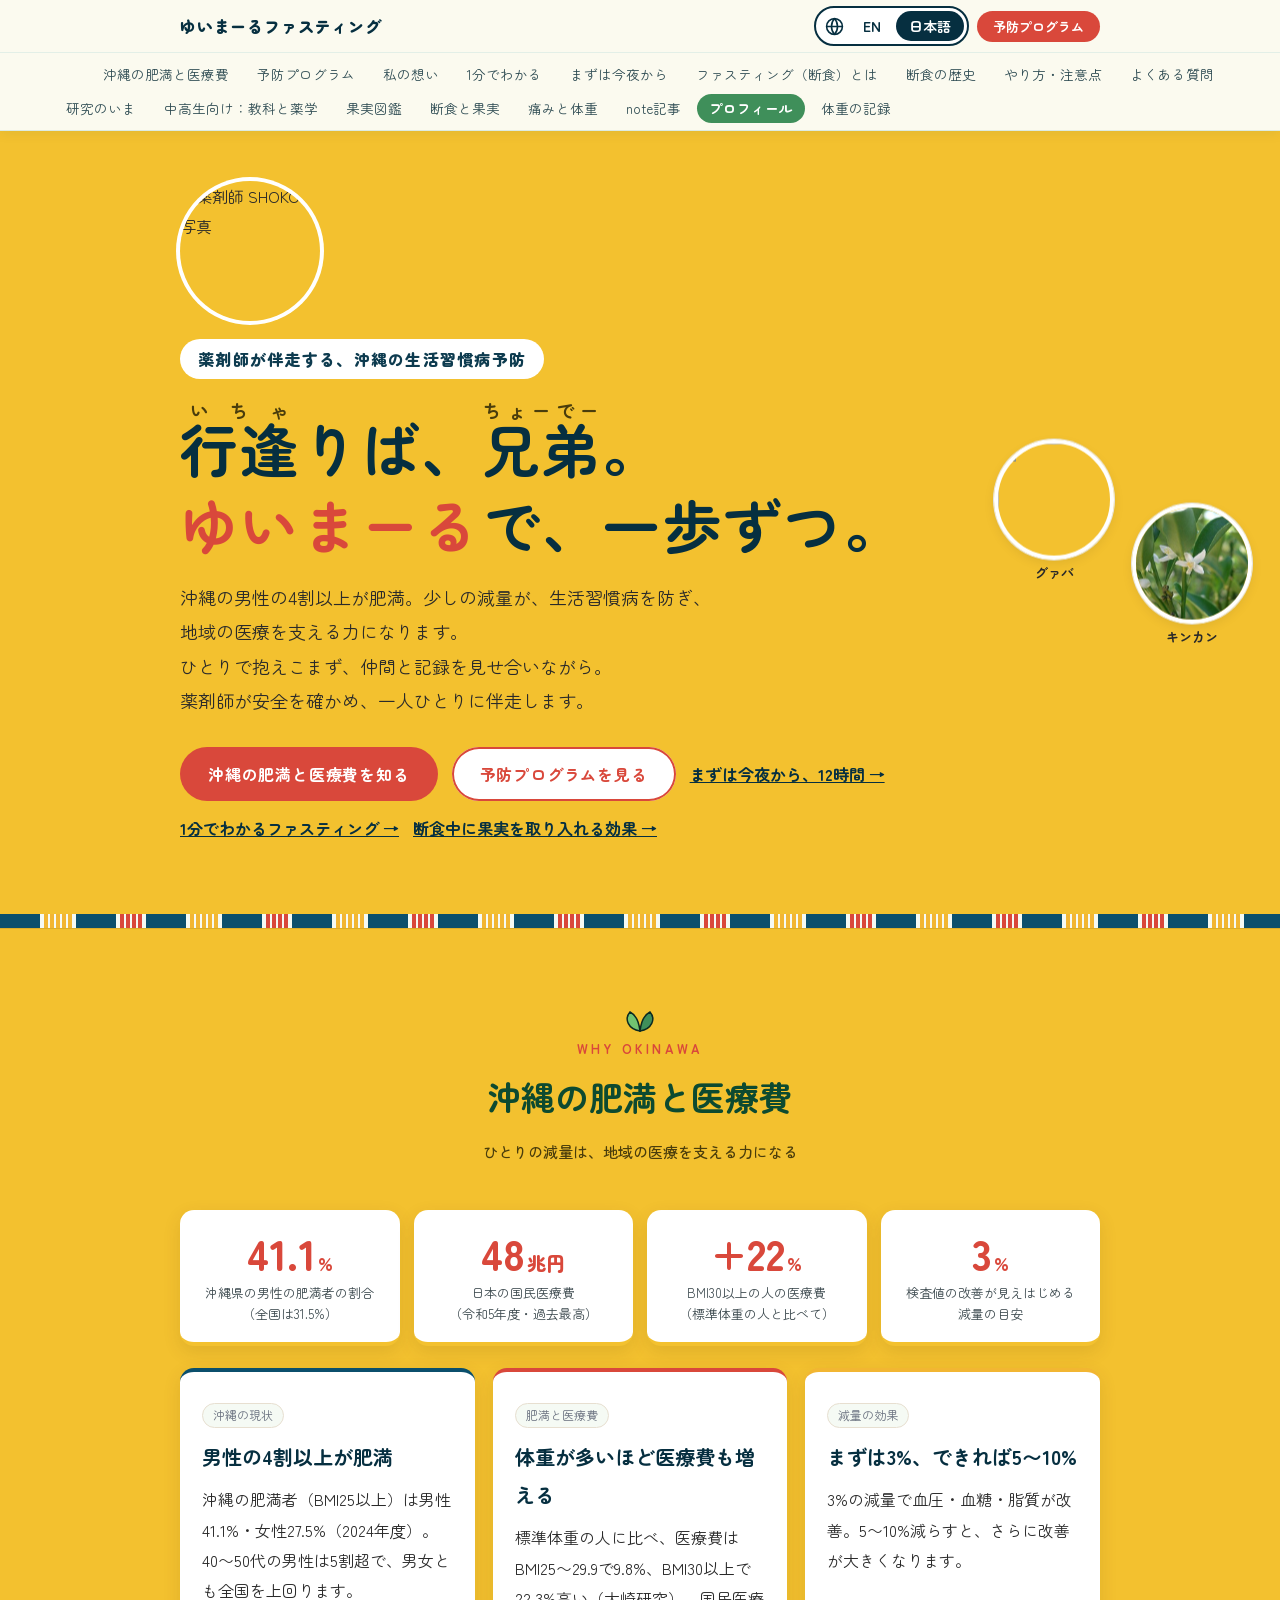
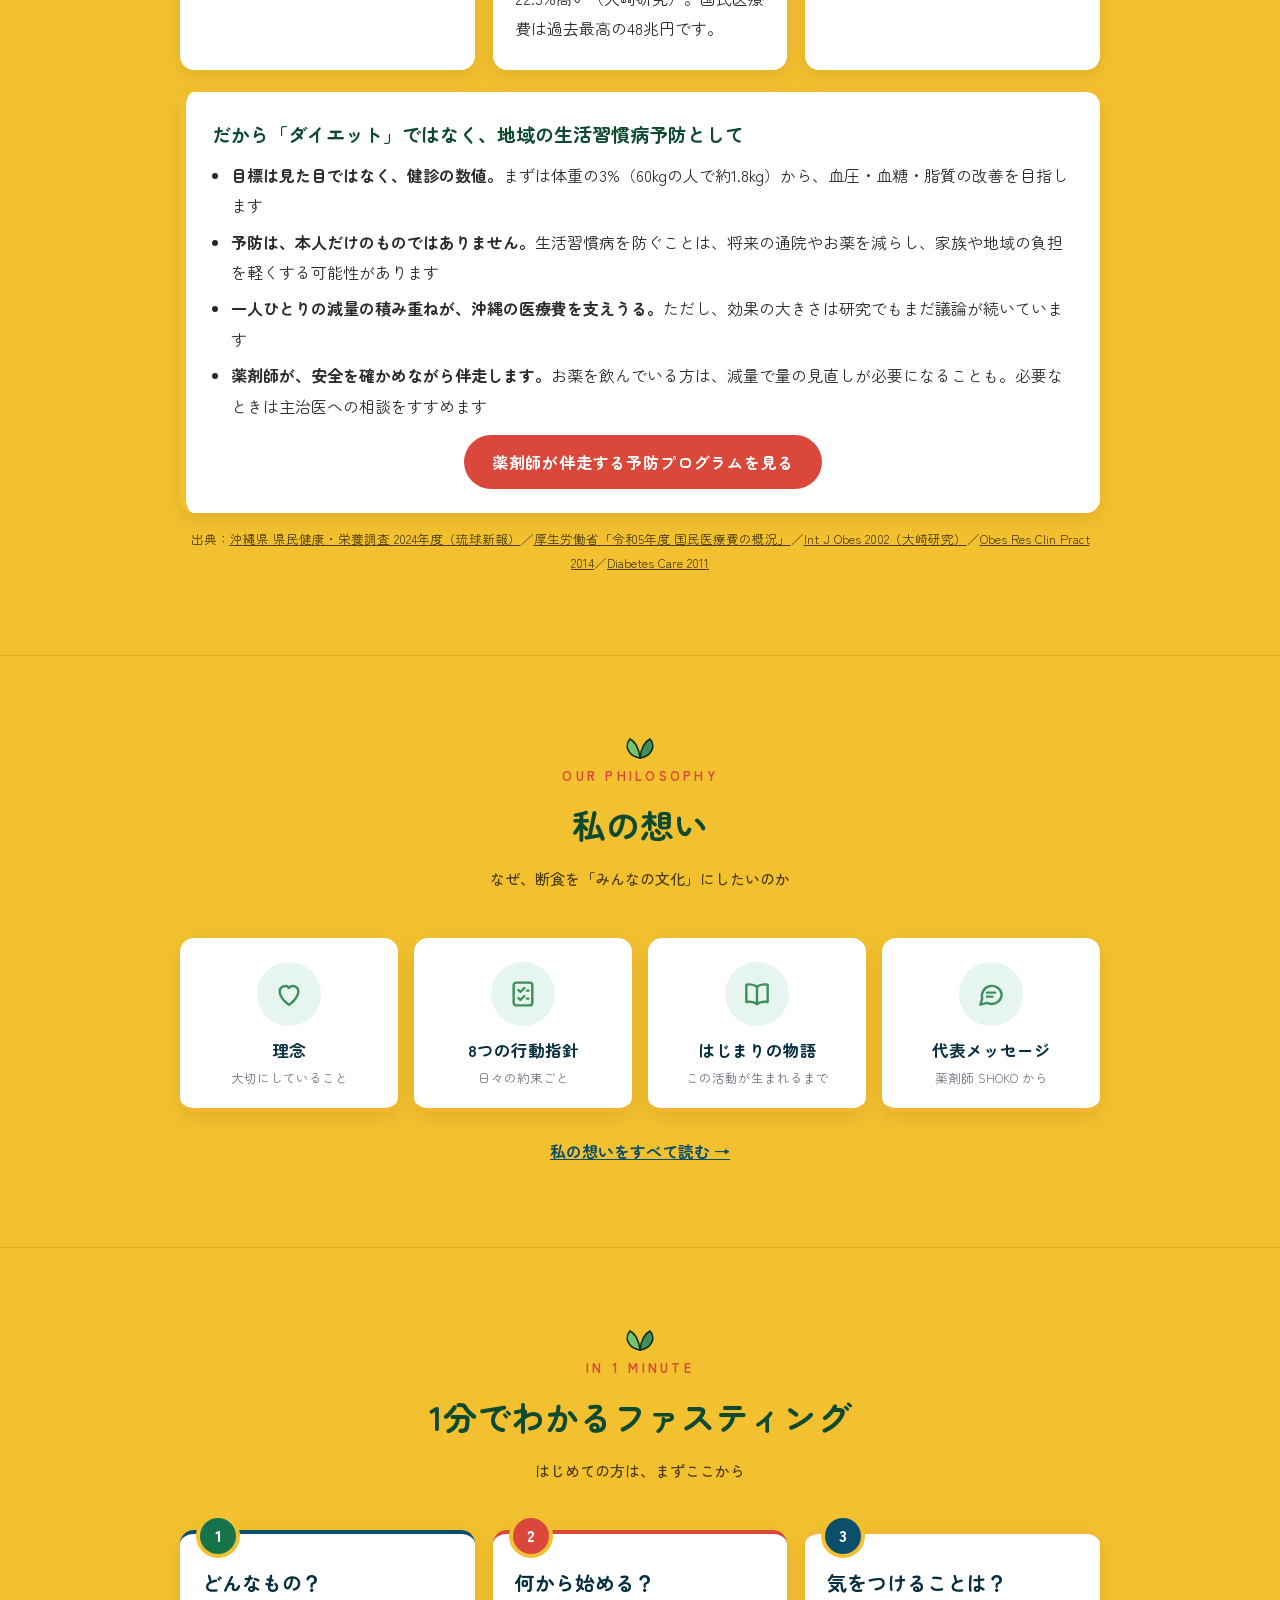
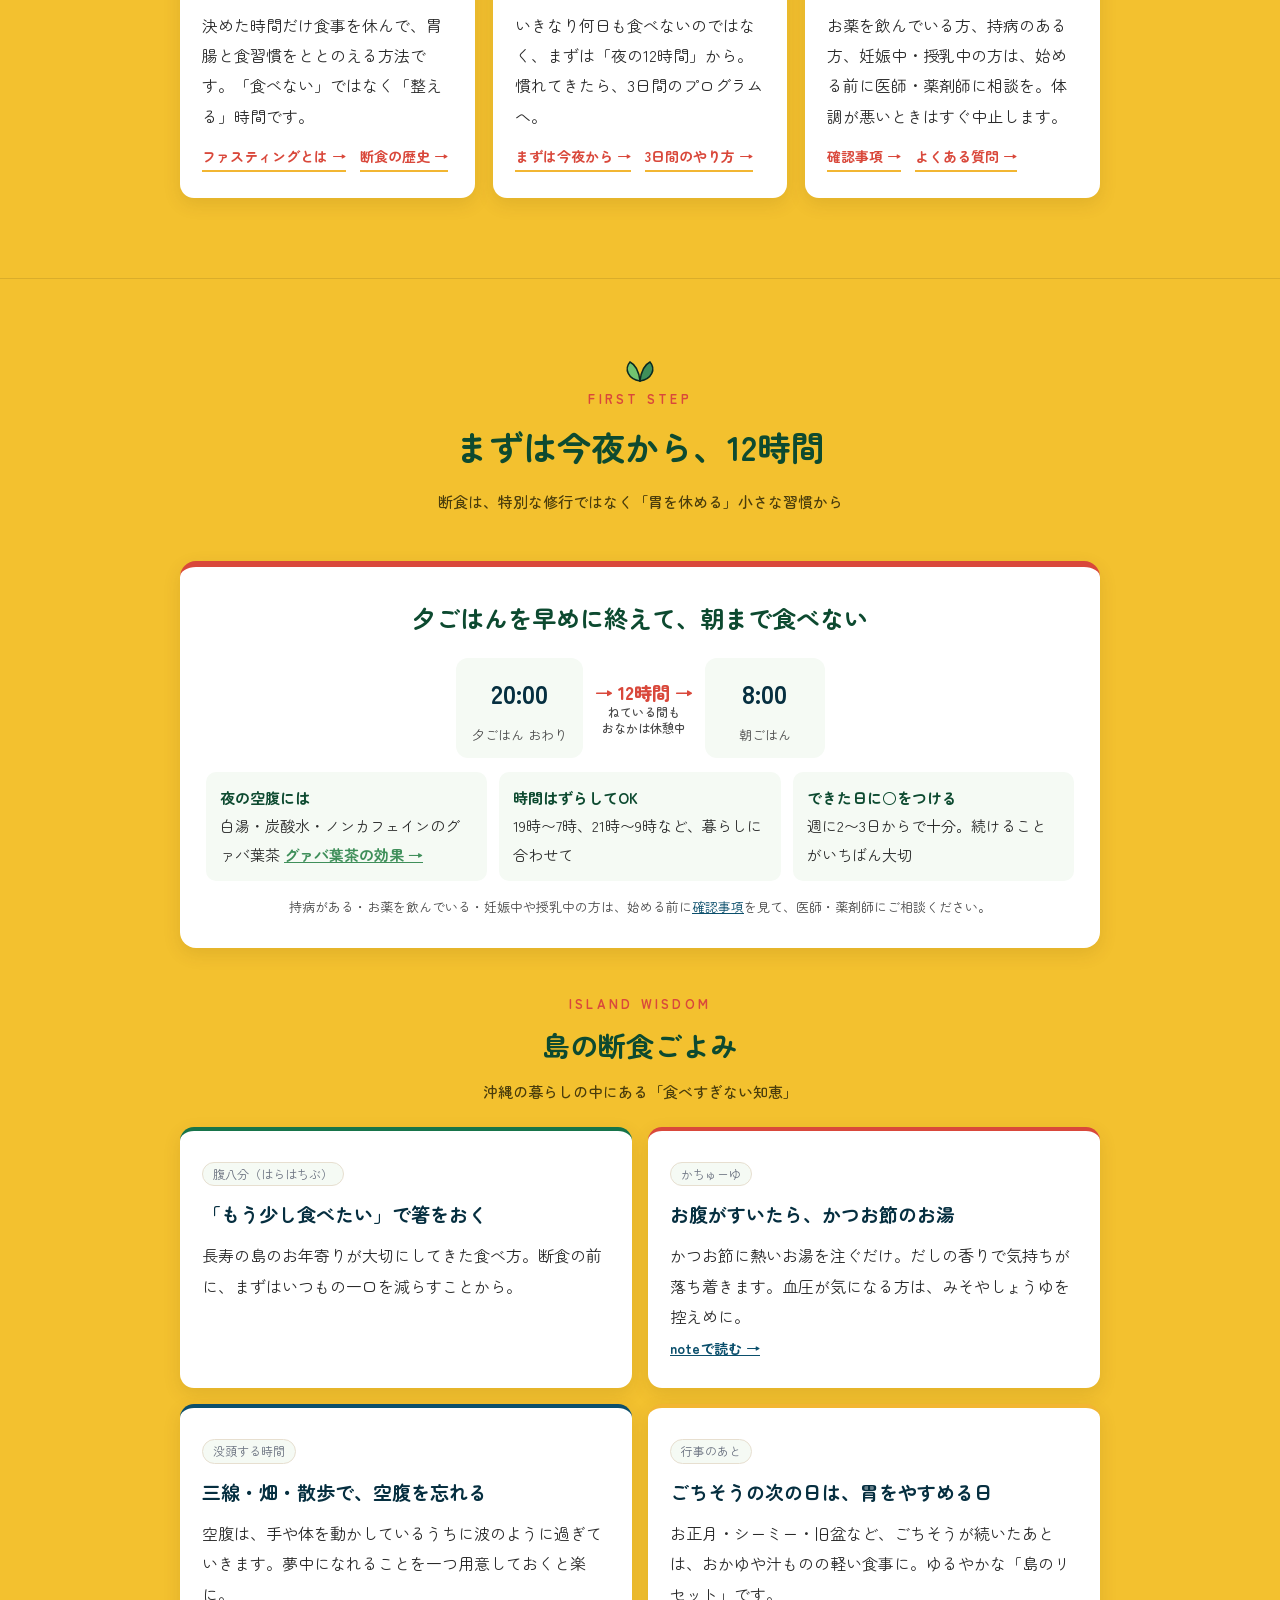
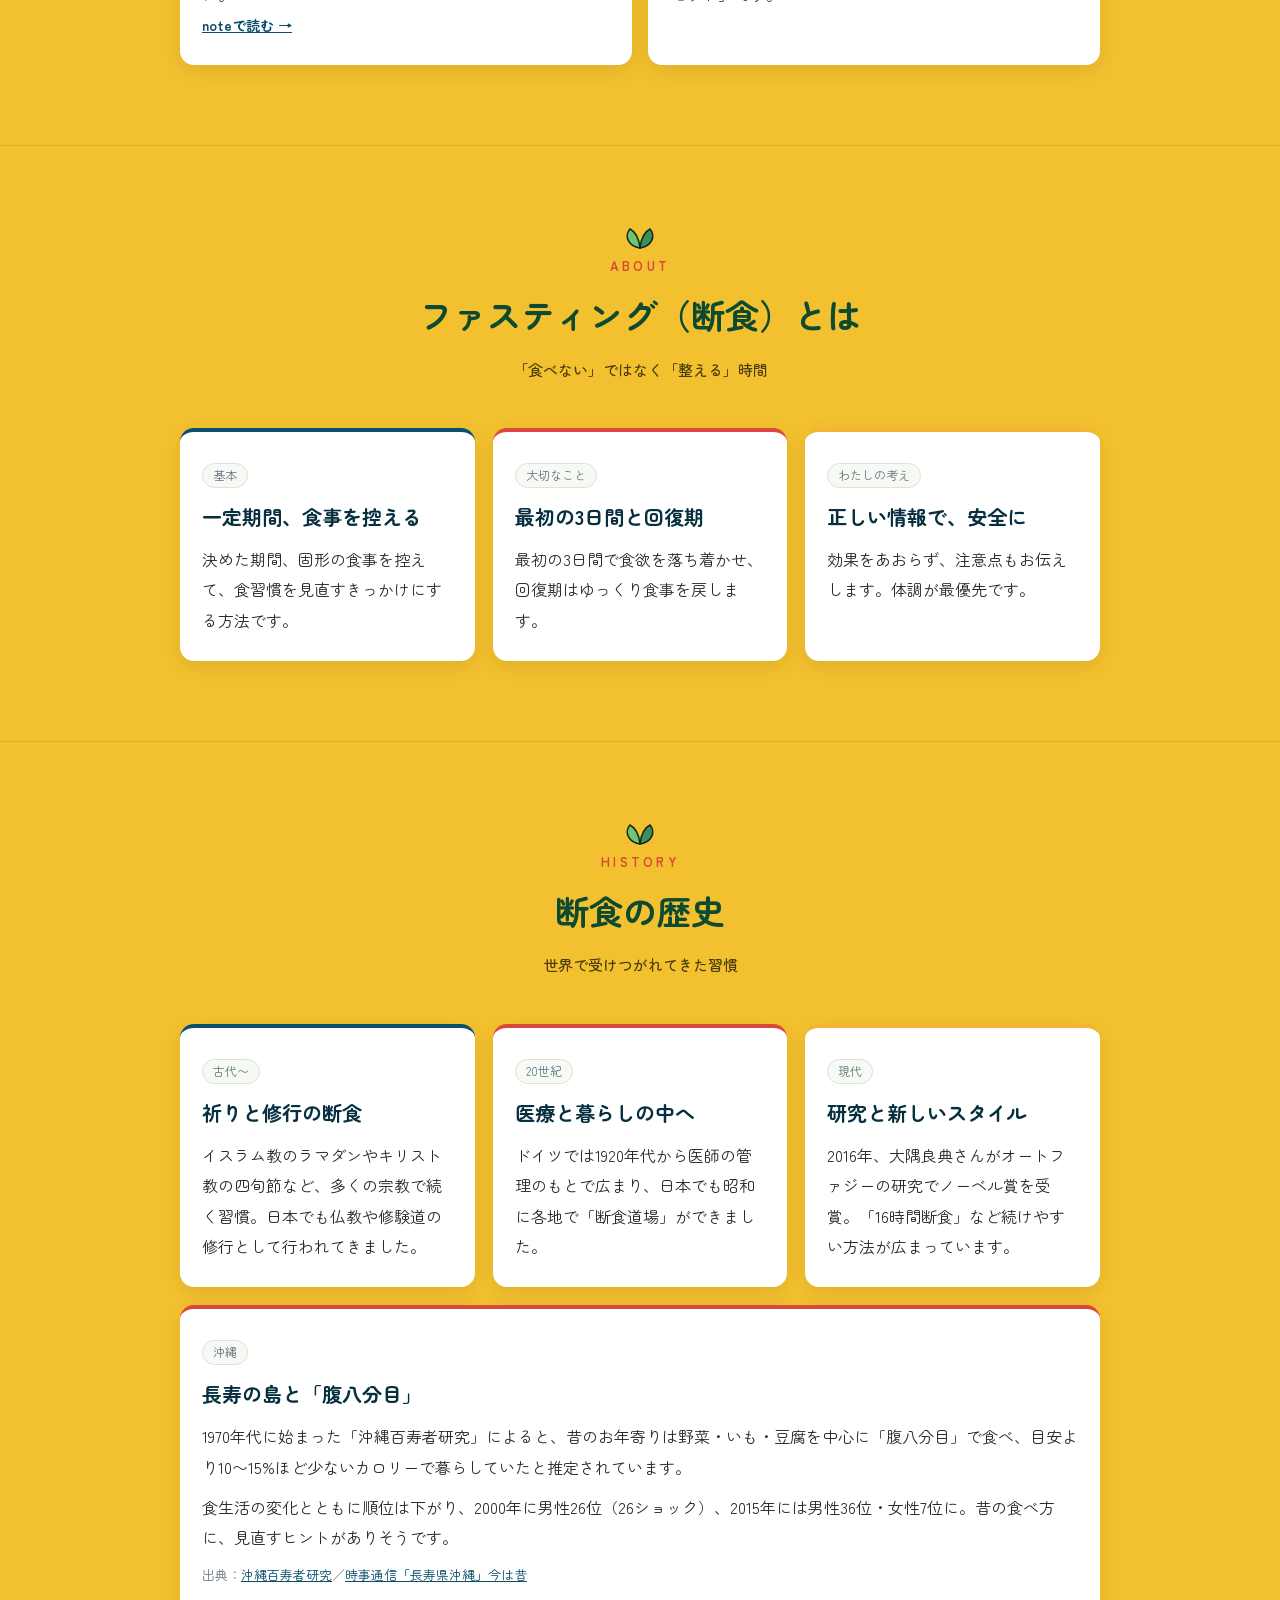
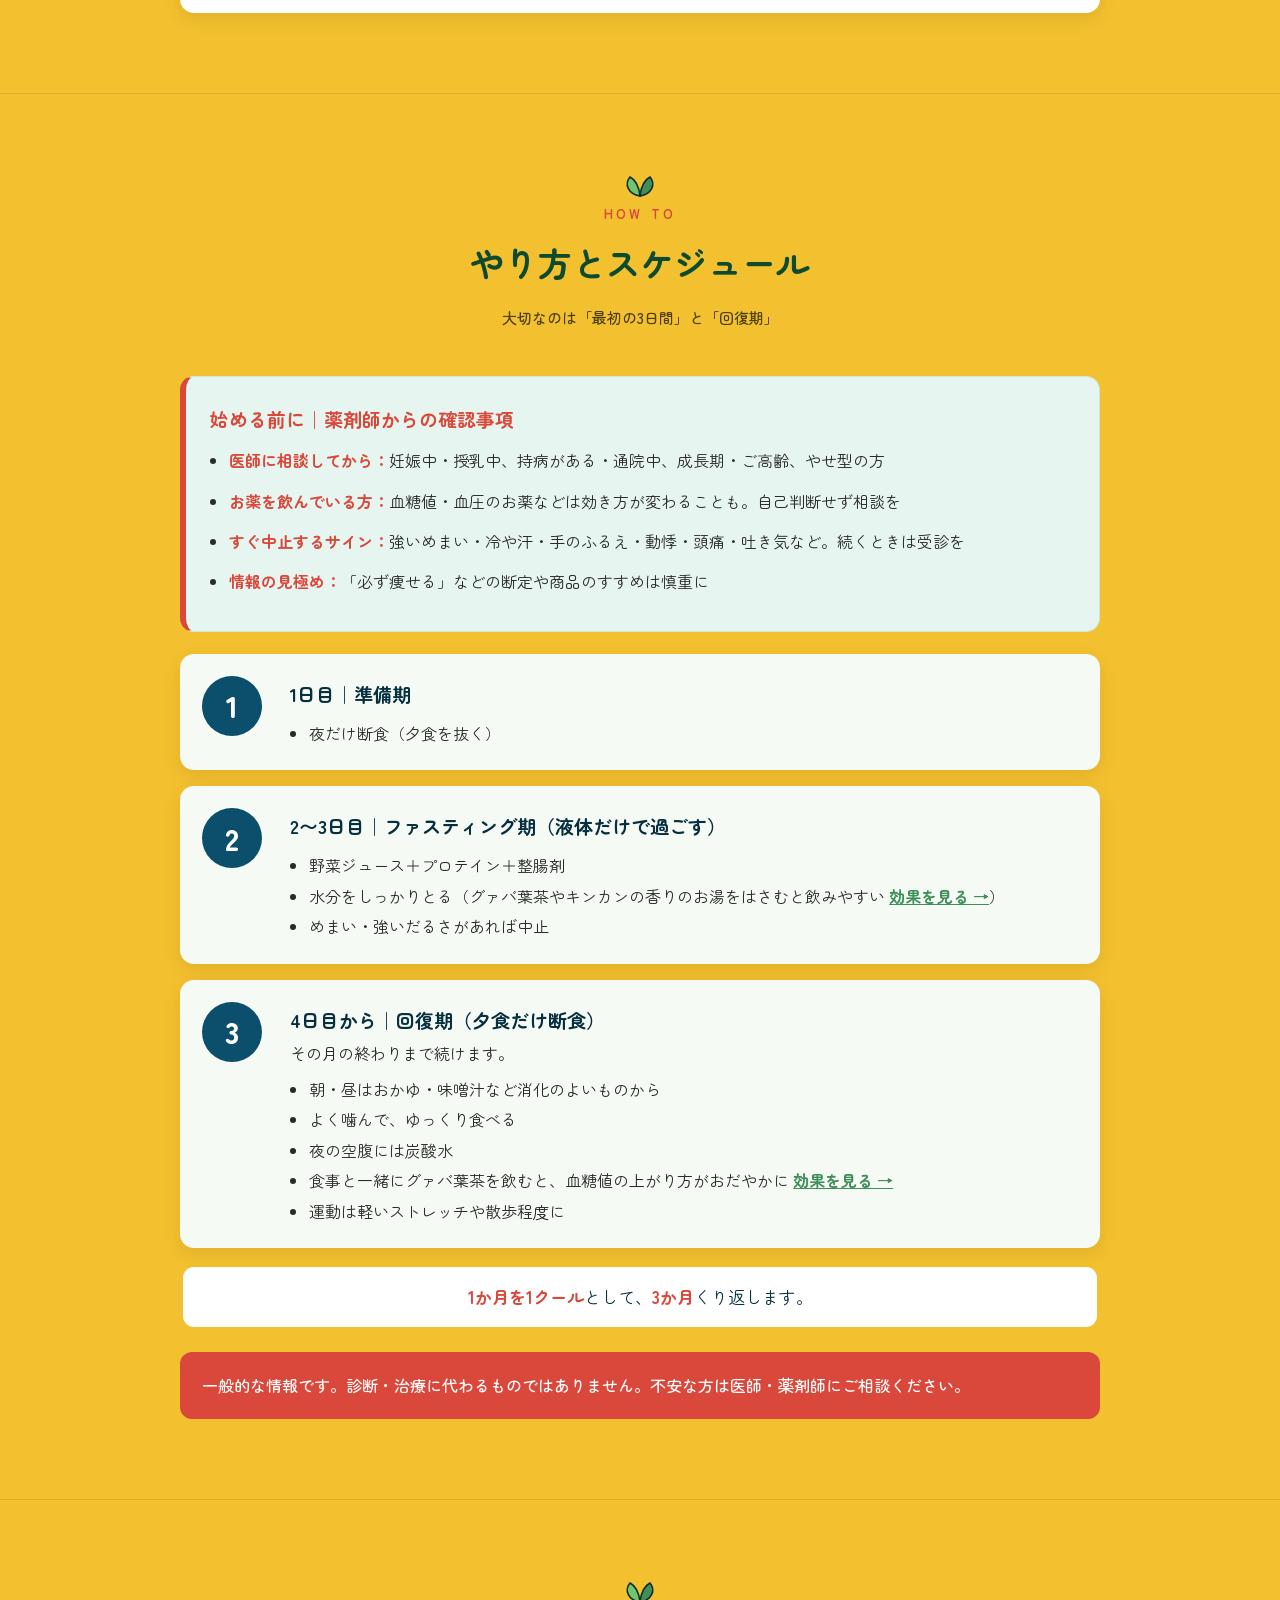
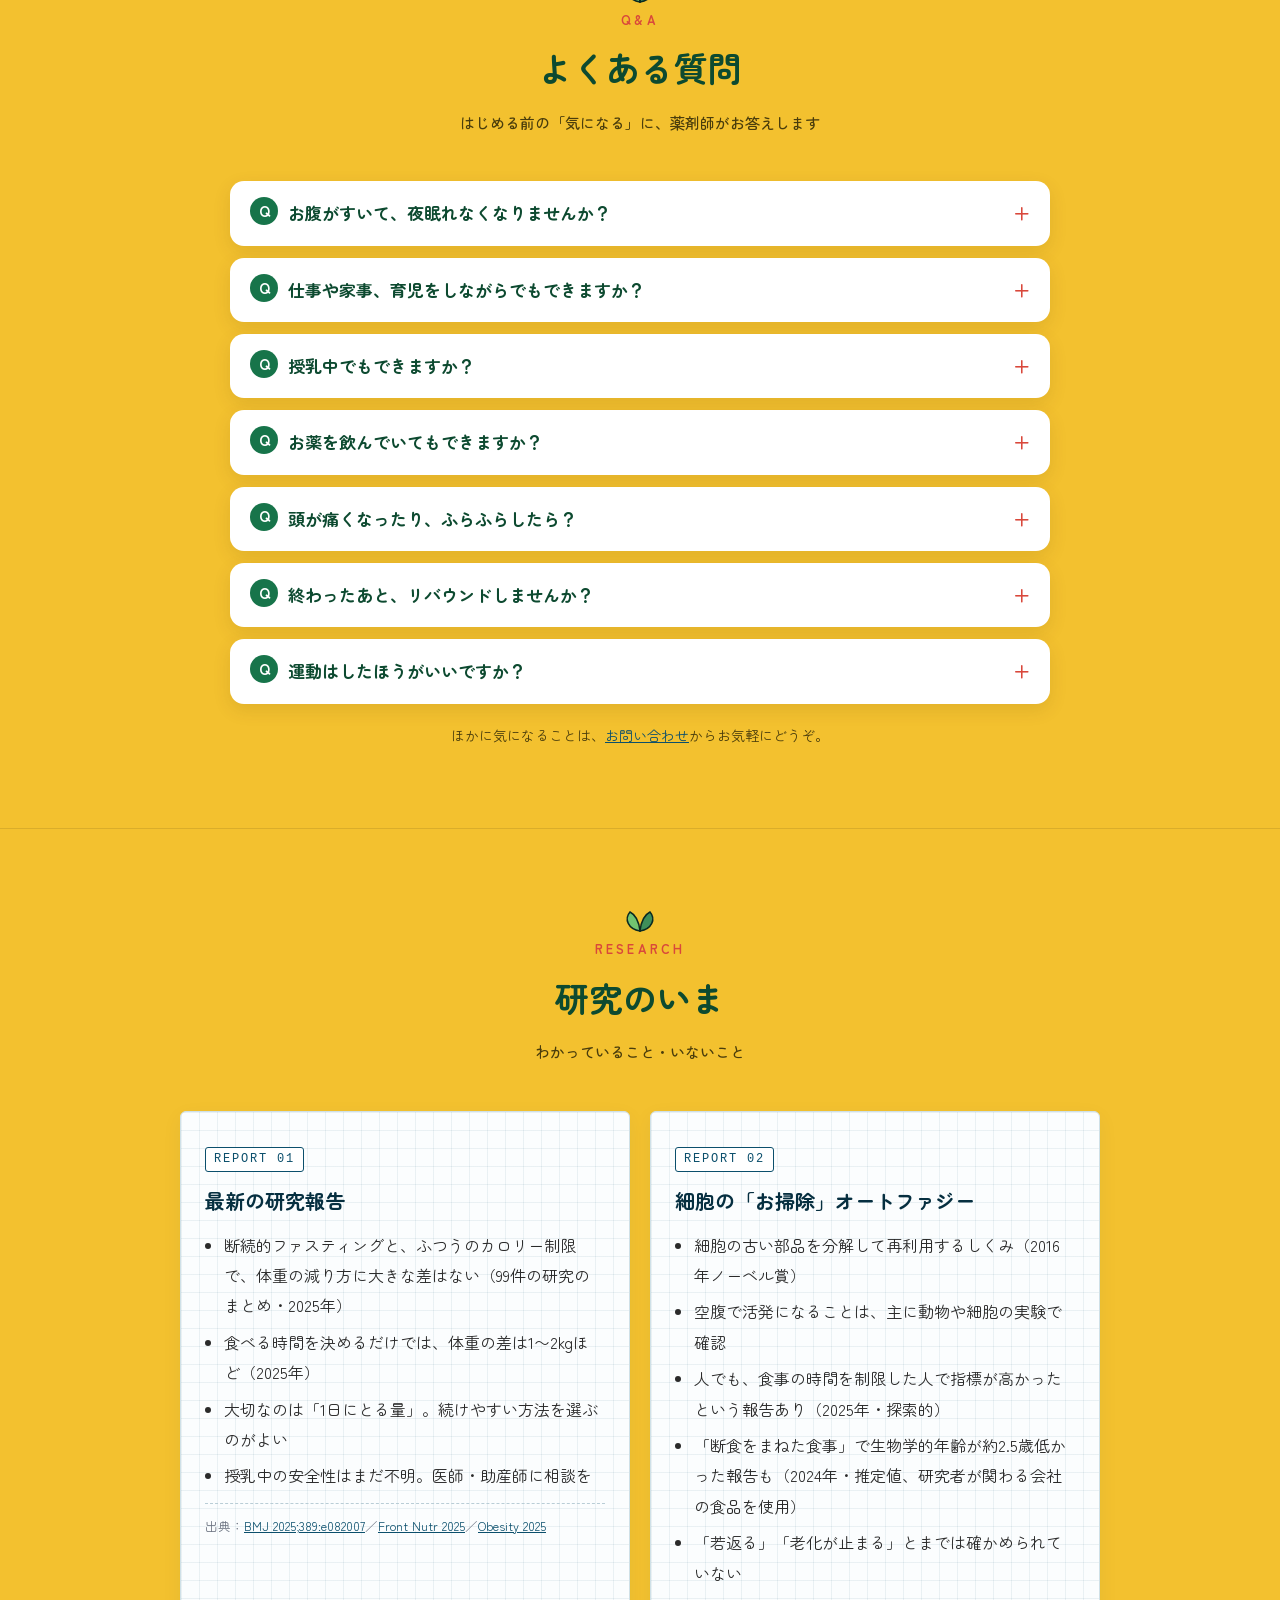
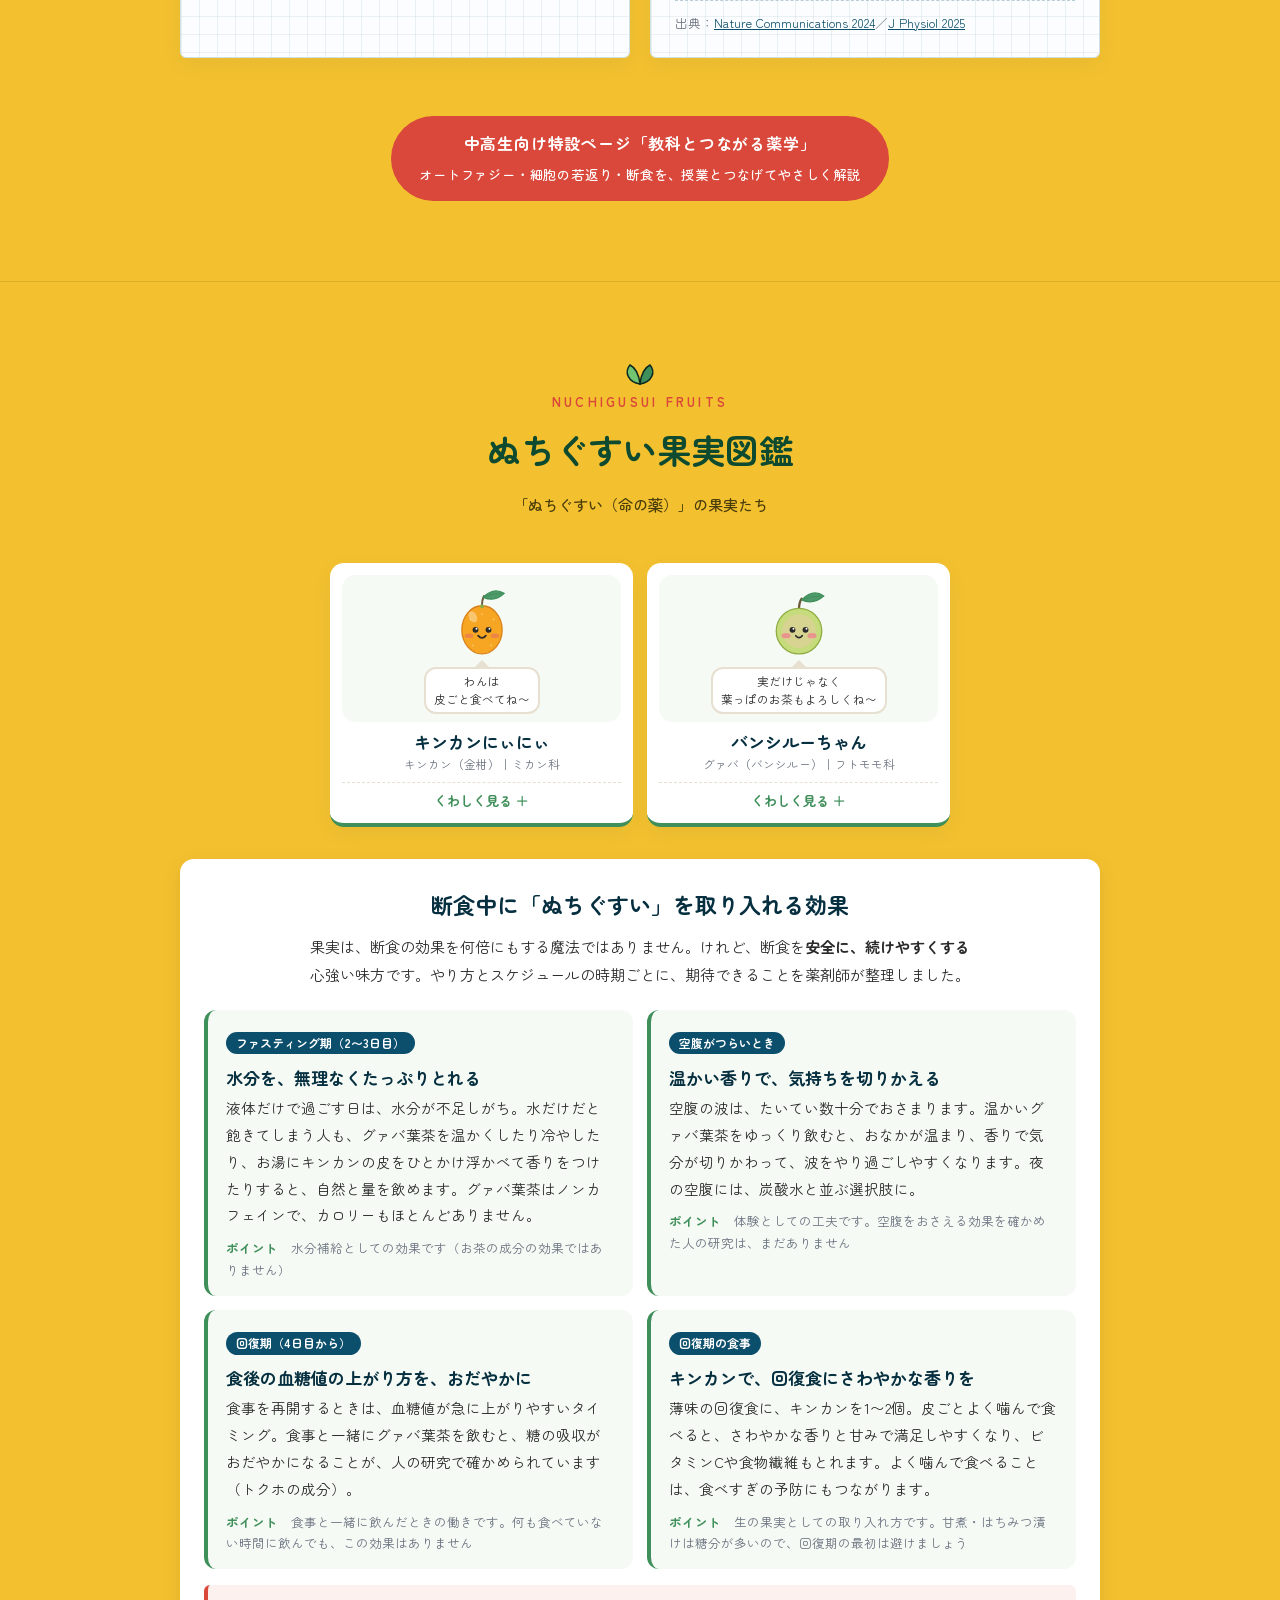
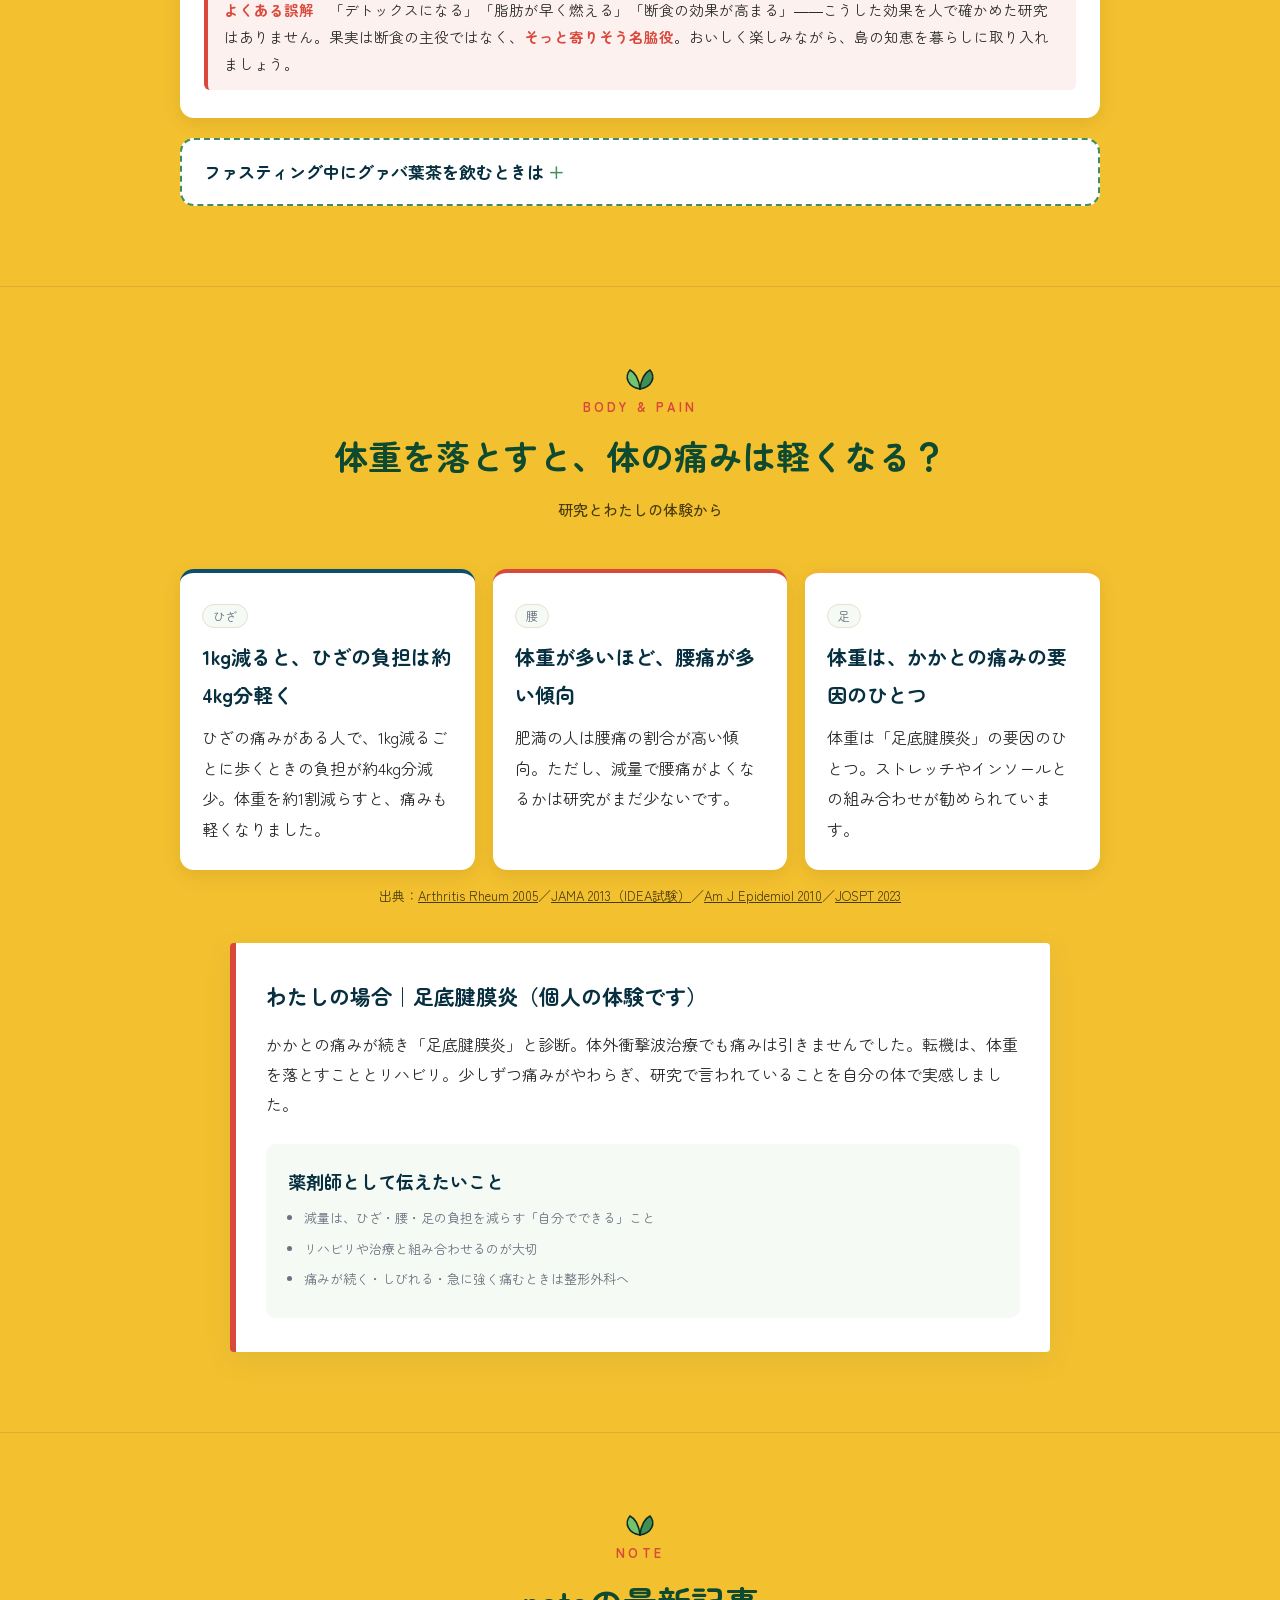
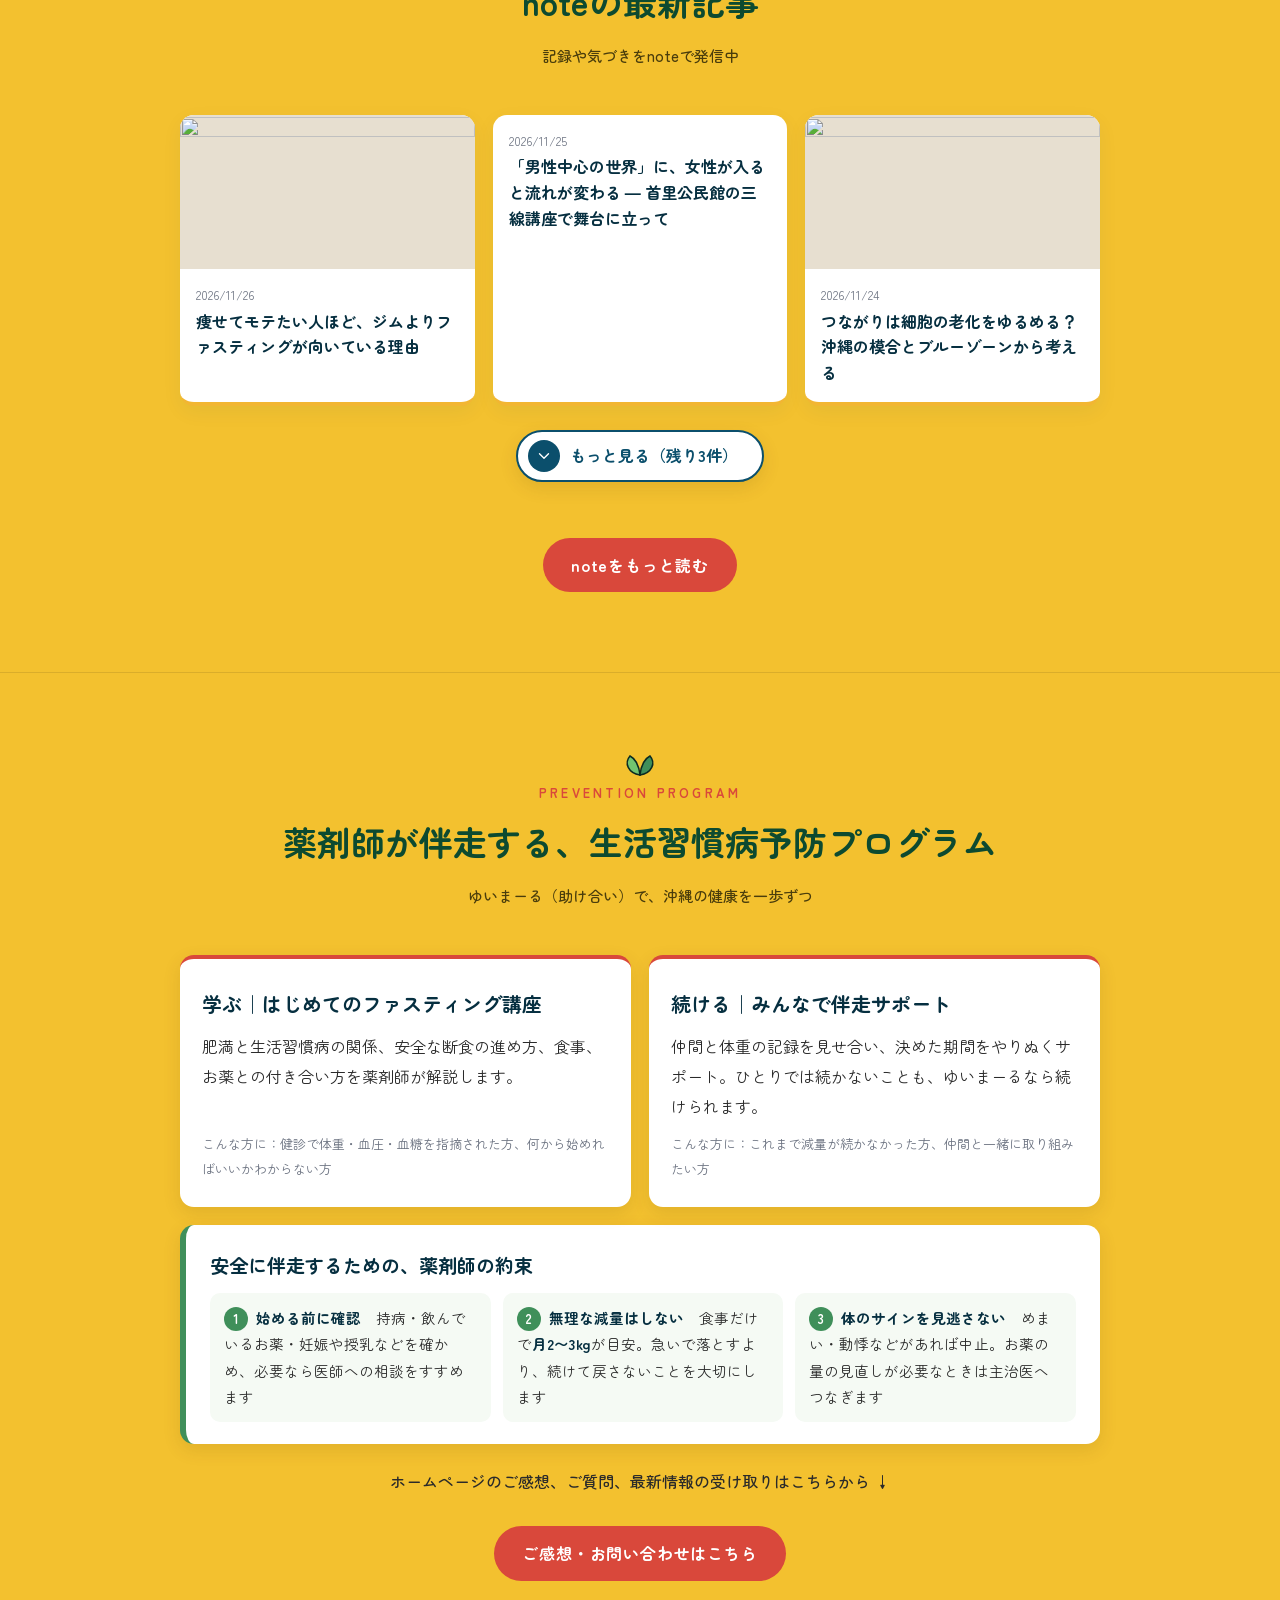
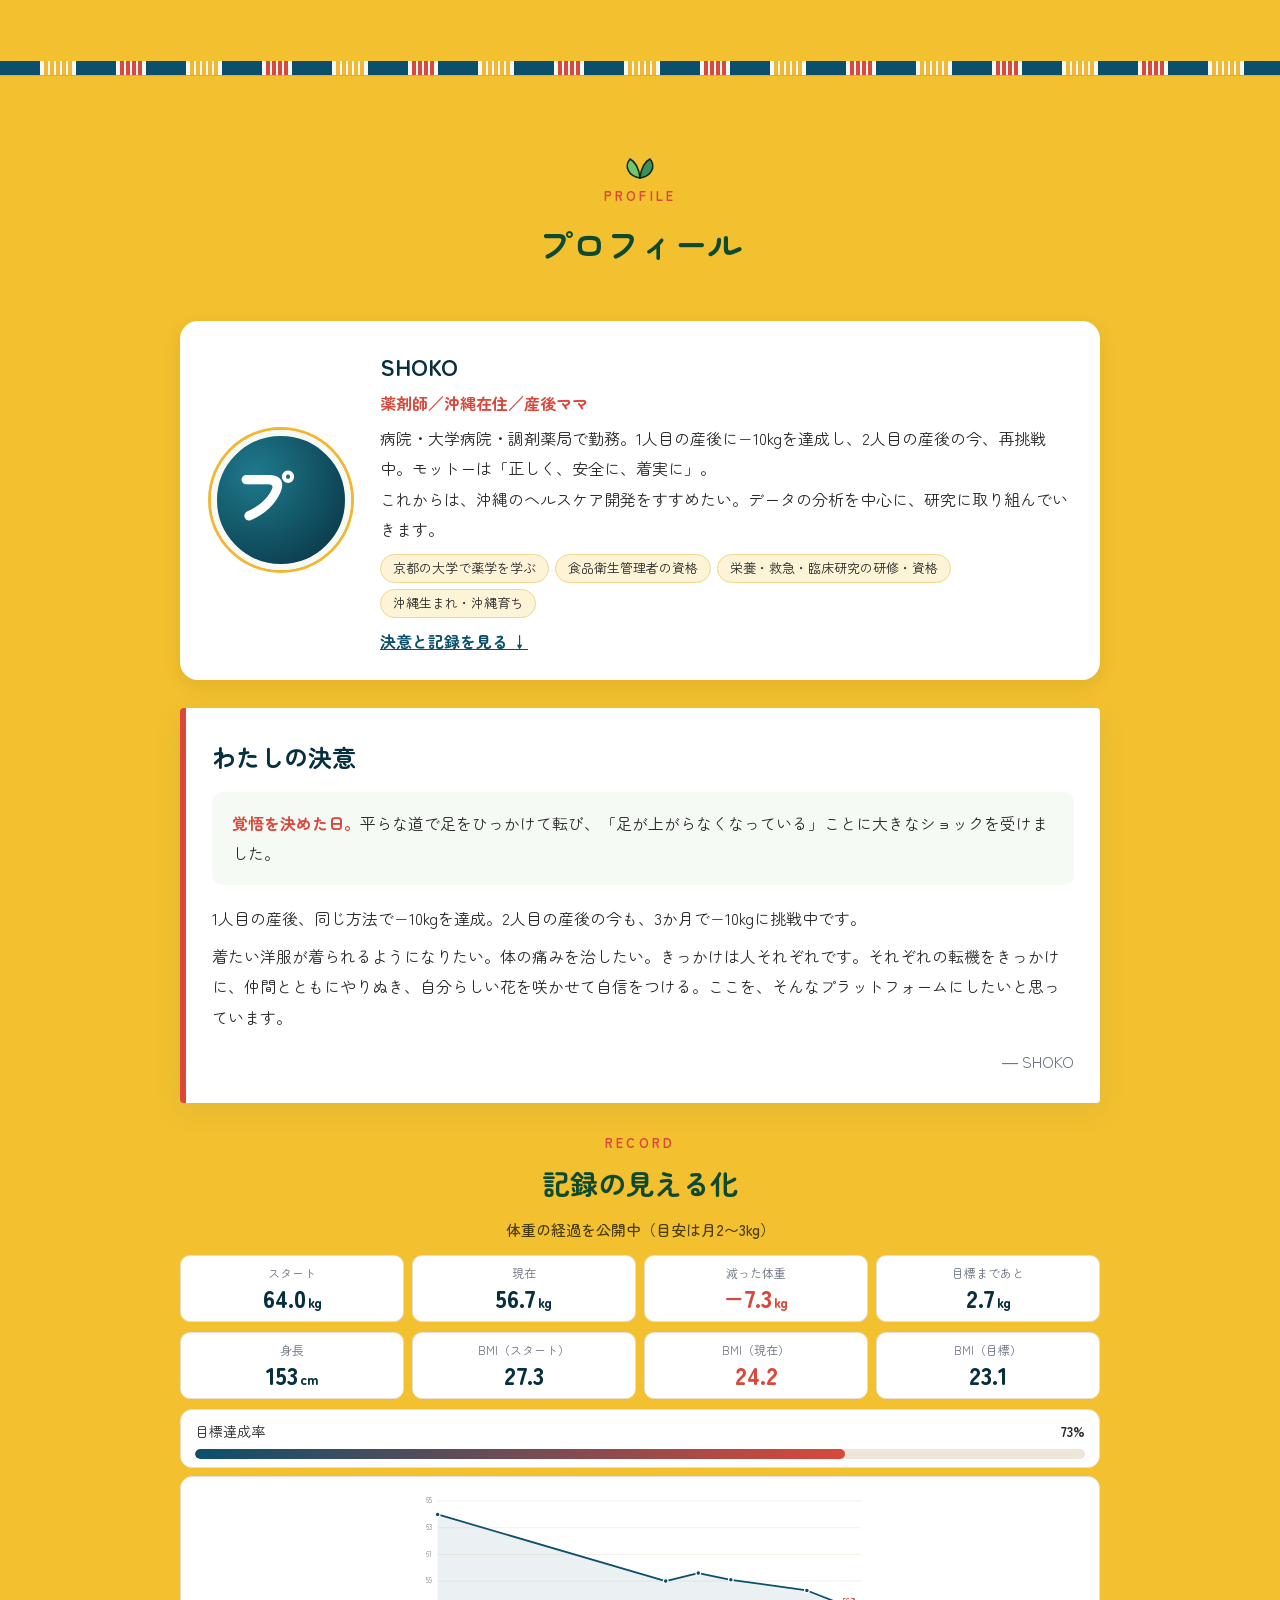
==== commit 685e30a8: "薬草図鑑をグァバとキンカンの果実図鑑に絞り、プロフィールに研究の方向性を追加 - ウコン・長命草・ゴーヤー・フーチバー・月桃・桑のカードを外し、キンカンのカードを追加 - 「薬草」の表記を「果実」に変" ====
--- a/index.html
+++ b/index.html
@@ -93,17 +93,17 @@
   @media(max-width:420px){nav .logo{font-size:15px}nav .nav-cta{padding:8px 12px;font-size:12px}}
 
   /* ヒーロー */
-  /* 沖縄の薬草（ゴーヤー棚・月桃・ウコン・長命草・フーチバー・グァバ・桑） */
+  /* 果実（グァバ・キンカン） */
   .hero{background:var(--ki);color:var(--sumi);position:relative;overflow:hidden}
   .hero .wrap{z-index:2}
-  /* サイトに載せている薬草の花（丸い写真） */
+  /* サイトに載せている果実の花（丸い写真） */
   .hero-flowers{display:grid;grid-template-columns:repeat(2,120px);column-gap:18px;row-gap:6px;margin:0;padding:0;list-style:none}
   .hero-flowers li{text-align:center;font-size:13px;font-weight:700;line-height:1.4;color:var(--sumi)}
   .hero-flowers li:nth-child(even){transform:translateY(64px)}
   .hero-flowers img{display:block;width:120px;height:120px;border-radius:50%;object-fit:cover;border:4px solid #fff;box-shadow:0 0 0 1px #e6e6e6,0 4px 12px rgba(0,0,0,.08);margin:0 auto 4px}
   @media(min-width:1200px){.hero-flowers{position:absolute;right:calc((100vw - 100%) / -2 + 28px);top:50%;transform:translateY(-58%)}}
-  @media(max-width:720px){.hero-flowers{grid-template-columns:repeat(4,1fr) !important;max-width:520px !important}}
-  @media(max-width:1199px){.hero-flowers{order:5;grid-template-columns:repeat(7,1fr);column-gap:10px;row-gap:12px;width:100%;max-width:820px}.hero-flowers li:nth-child(even){transform:none}.hero-flowers img{width:100%;height:auto;aspect-ratio:1;border-width:3px}.hero-flowers li{font-size:11.5px}}
+  @media(max-width:720px){.hero-flowers{max-width:240px !important}}
+  @media(max-width:1199px){.hero-flowers{order:5;grid-template-columns:repeat(2,1fr);column-gap:14px;row-gap:12px;width:100%;max-width:280px}.hero-flowers li:nth-child(even){transform:none}.hero-flowers img{width:100%;height:auto;aspect-ratio:1;border-width:3px}.hero-flowers li{font-size:11.5px}}
   /* キャッチコピーと説明文（白い背景） */
   .hero h1{color:var(--umi-deep)}
   .hero h1 rt{color:#4a3d0c}
@@ -295,7 +295,7 @@
   .profile ul{list-style:none;margin-top:10px}
   .profile li::before{content:"◆ ";color:var(--kiiro)}
 
-  /* 沖縄の薬草（キャラクター図鑑） */
+  /* ぬちぐすい果実（キャラクター図鑑） */
   .herb-intro{max-width:760px;margin:0 auto 34px;text-align:center}
   .herb-intro b{color:var(--kusa)}
   .herb-grid{display:grid;grid-template-columns:repeat(3,1fr);gap:20px}
@@ -352,8 +352,7 @@
   .cost-src a{color:#fff}
 
   /* 薬草図鑑をコンパクトに */
-  .herb-grid{grid-template-columns:repeat(4,1fr);gap:14px}
-  @media(max-width:900px){.herb-grid{grid-template-columns:repeat(3,1fr)}}
+  .herb-grid{grid-template-columns:repeat(2,1fr);gap:14px;max-width:620px;margin:0 auto}
   @media(max-width:640px){.herb-grid{grid-template-columns:1fr 1fr;gap:10px}}
   .herb-card{padding:12px 12px 10px;border-radius:14px}
   .chara{padding:8px 6px;margin-bottom:8px}
@@ -587,8 +586,8 @@
       <li><a href="#faq">よくある質問</a></li>
       <li><a href="#research">研究のいま</a></li>
       <li><a href="manabi.html">中高生向け：教科と薬学</a></li>
-      <li><a href="#herb">薬草図鑑</a></li>
-      <li><a href="#herb-effect">断食と薬草</a></li>
+      <li><a href="#herb">果実図鑑</a></li>
+      <li><a href="#herb-effect">断食と果実</a></li>
       <li><a href="#story">痛みと体重</a></li>
       <li><a href="#note">note記事</a></li>
       <li><a href="#profile">プロフィール</a></li>
@@ -608,18 +607,13 @@
       <a href="#course" class="btn btn-sub">予防プログラムを見る</a>
       <a href="#ippo" class="hero-link">まずは今夜から、12時間 →</a>
       <a href="#ichibun" class="hero-link">1分でわかるファスティング →</a>
-      <a href="#herb-effect" class="hero-link">断食中に薬草を取り入れる効果 →</a>
+      <a href="#herb-effect" class="hero-link">断食中に果実を取り入れる効果 →</a>
     </div>
    </div>
     <img class="hero-photo" src="profile.jpg" alt="薬剤師 SHOKO の写真">
-    <ul class="hero-flowers" aria-label="タップすると断食中に薬草を取り入れる効果へ：ぬちぐすい薬草図鑑の薬草の花">
-      <li><a href="#herb-effect"><img src="flower-gettou.jpg" alt="">月桃</a></li>
-      <li><a href="#herb-effect"><img src="flower-ukon.jpg" alt="">ウコン</a></li>
-      <li><a href="#herb-effect"><img src="flower-chomeiso.jpg" alt="">長命草</a></li>
-      <li><a href="#herb-effect"><img src="flower-goya.jpg" alt="">ゴーヤー</a></li>
-      <li><a href="#herb-effect"><img src="flower-fuchiba.jpg" alt="">フーチバー</a></li>
+    <ul class="hero-flowers" aria-label="タップすると断食中に果実を取り入れる効果へ：ぬちぐすい果実図鑑の果実の花">
       <li><a href="#herb-effect"><img src="flower-guava.jpg" alt="">グァバ</a></li>
-      <li><a href="#herb-effect"><img src="flower-kuwa.jpg" alt="">桑</a></li>
+      <li><a href="#herb-effect"><img src="flower-kinkan.jpg" alt="">キンカン</a></li>
     </ul>
   </div>
 </header>
@@ -739,7 +733,7 @@
         <div class="t"><b>8:00</b><span>朝ごはん</span></div>
       </div>
       <ul class="ippo-tips">
-        <li><b>夜の空腹には</b>白湯・炭酸水・ノンカフェインの薬草茶（グァバ茶・桑の葉茶など） <a href="#herb-effect" class="herb-link">薬草茶の効果 →</a></li>
+        <li><b>夜の空腹には</b>白湯・炭酸水・ノンカフェインのグァバ葉茶 <a href="#herb-effect" class="herb-link">グァバ葉茶の効果 →</a></li>
         <li><b>時間はずらしてOK</b>19時〜7時、21時〜9時など、暮らしに合わせて</li>
         <li><b>できた日に○をつける</b>週に2〜3日からで十分。続けることがいちばん大切</li>
       </ul>
@@ -872,7 +866,7 @@
           <h3>2〜3日目｜ファスティング期（液体だけで過ごす）</h3>
           <ul>
             <li>野菜ジュース＋プロテイン＋整腸剤</li>
-            <li>水分をしっかりとる（薬草茶を替えながらだと飲みやすい <a href="#herb-effect" class="herb-link">効果を見る →</a>）</li>
+            <li>水分をしっかりとる（グァバ葉茶やキンカンの香りのお湯をはさむと飲みやすい <a href="#herb-effect" class="herb-link">効果を見る →</a>）</li>
             <li>めまい・強いだるさがあれば中止</li>
           </ul>
         </div>
@@ -885,7 +879,7 @@
             <li>朝・昼はおかゆ・味噌汁など消化のよいものから</li>
             <li>よく噛んで、ゆっくり食べる</li>
             <li>夜の空腹には炭酸水</li>
-            <li>食事と一緒にグァバ葉茶・桑の葉茶を飲むと、血糖値の上がり方がおだやかに <a href="#herb-effect" class="herb-link">効果を見る →</a></li>
+            <li>食事と一緒にグァバ葉茶を飲むと、血糖値の上がり方がおだやかに <a href="#herb-effect" class="herb-link">効果を見る →</a></li>
             <li>運動は軽いストレッチや散歩程度に</li>
           </ul>
         </div>
@@ -975,136 +969,46 @@
   </div>
 </section>
 
-<!-- 沖縄の薬草（キャラクター図鑑） -->
+<!-- ぬちぐすい果実（キャラクター図鑑） -->
 <section id="herb" class="herb bg-ki">
   <div class="wrap">
     <div class="sec-head">
-      <span class="en">OKINAWAN HERBS</span>
-      <h2>ぬちぐすい薬草図鑑</h2>
-      <p>「ぬちぐすい（命の薬）」の薬草たち</p>
+      <span class="en">NUCHIGUSUI FRUITS</span>
+      <h2>ぬちぐすい果実図鑑</h2>
+      <p>「ぬちぐすい（命の薬）」の果実たち</p>
     </div>
 
     <div class="herb-grid">
 
-      <!-- うっちんくん -->
+      <!-- キンカンにぃにぃ -->
       <article class="herb-card">
         <div class="chara">
-          <svg viewBox="0 0 120 120" role="img" aria-label="うっちんくんのイラスト">
-            <ellipse cx="32" cy="52" rx="11" ry="16" transform="rotate(-30 32 52)" fill="#f2b632" stroke="#c98a12" stroke-width="2"/>
-            <ellipse cx="89" cy="50" rx="10" ry="15" transform="rotate(28 89 50)" fill="#f2b632" stroke="#c98a12" stroke-width="2"/>
-            <ellipse cx="60" cy="72" rx="36" ry="32" fill="#f2b632" stroke="#c98a12" stroke-width="2"/>
-            <path d="M32 92 Q60 102 88 92" stroke="#c98a12" stroke-width="2" fill="none" opacity=".5"/>
-            <path d="M28 58 Q60 46 92 58" stroke="#d9483b" stroke-width="7" fill="none" stroke-linecap="round"/>
-            <path d="M92 58 l12 -8 M92 58 l13 3" stroke="#d9483b" stroke-width="4" stroke-linecap="round"/>
+          <svg viewBox="0 0 120 120" role="img" aria-label="キンカンにぃにぃのイラスト">
+            <path d="M60 34 Q60 26 63 20" stroke="#6b5a3a" stroke-width="3" fill="none" stroke-linecap="round"/>
+            <path d="M62 22 Q78 6 94 16 Q80 30 62 22 Z" fill="#4f9a6a" stroke="#3f8f5a" stroke-width="2"/>
+            <path d="M64 21 Q78 16 90 16" stroke="#3f8f5a" stroke-width="1.5" fill="none"/>
+            <ellipse cx="60" cy="72" rx="31" ry="37" fill="#f6a623" stroke="#d9801a" stroke-width="2"/>
+            <circle cx="60" cy="36" r="3" fill="#8fae42"/>
+            <g fill="#f8c15a"><circle cx="42" cy="56" r="1.6"/><circle cx="78" cy="56" r="1.6"/><circle cx="46" cy="96" r="1.6"/><circle cx="74" cy="96" r="1.6"/><circle cx="60" cy="48" r="1.6"/></g>
+            <ellipse cx="46" cy="52" rx="6" ry="9" transform="rotate(-25 46 52)" fill="#fff" opacity=".35"/>
             <circle cx="50" cy="72" r="4.5" fill="#2a2a2a"/><circle cx="70" cy="72" r="4.5" fill="#2a2a2a"/>
             <circle cx="51.5" cy="70.5" r="1.5" fill="#fff"/><circle cx="71.5" cy="70.5" r="1.5" fill="#fff"/>
-            <ellipse cx="41" cy="80" rx="6" ry="3.5" fill="#e8705f" opacity=".6"/><ellipse cx="79" cy="80" rx="6" ry="3.5" fill="#e8705f" opacity=".6"/>
-            <path d="M53 80 Q60 88 67 80" stroke="#2a2a2a" stroke-width="2.5" fill="none" stroke-linecap="round"/>
+            <ellipse cx="40" cy="81" rx="6.5" ry="3.5" fill="#e8705f" opacity=".6"/><ellipse cx="80" cy="81" rx="6.5" ry="3.5" fill="#e8705f" opacity=".6"/>
+            <path d="M54 81 Q60 88 66 81" stroke="#2a2a2a" stroke-width="2.5" fill="none" stroke-linecap="round"/>
           </svg>
-          <span class="say">黄色いのは<br>クルクミンのおかげさー！</span>
+          <span class="say">わんは<br>皮ごと食べてね〜</span>
         </div>
-        <h3>うっちんくん</h3>
-        <p class="herb-name">ウコン（うっちん）｜ショウガ科</p>
+        <h3>キンカンにぃにぃ</h3>
+        <p class="herb-name">キンカン（金柑）｜ミカン科</p>
         <details class="herb-more">
           <summary>くわしく見る</summary>
         <dl>
-          <dt>島での使われ方</dt>
-          <dd>うっちん茶や料理の色づけに。秋・春・紫ウコンなどの種類があります。</dd>
+          <dt>暮らしでの使われ方</dt>
+          <dd>皮ごと生で食べたり、甘煮・はちみつ漬けにしたり。のどがイガイガするときの、昔ながらの家庭の知恵としても親しまれています。</dd>
           <dt>研究では</dt>
-          <dd>黄色い成分クルクミンの研究は多いものの、体に吸収されにくい成分です。</dd>
+          <dd>皮にビタミンCやヘスペリジンなどのポリフェノールを含みます。人での効果を確かめた研究はまだ少ない段階です。</dd>
         </dl>
-        <p class="memo"><b>薬剤師メモ</b><span class="m-tag m-eff">効果</span>クルクミンに炎症をおさえる働きが期待されていますが、人での効果ははっきりしていません。<br><span class="m-tag m-care">注意</span>サプリで肝臓をいためた報告あり。肝臓の病気・胆石のある方、血液をサラサラにする薬を飲んでいる方は相談を。</p>
-        </details>
-      </article>
-
-      <!-- サクナちゃん -->
-      <article class="herb-card">
-        <div class="chara">
-          <svg viewBox="0 0 120 120" role="img" aria-label="サクナちゃんのイラスト">
-            <path d="M60 44 V22" stroke="#3f8f5a" stroke-width="3" stroke-linecap="round"/>
-            <ellipse cx="46" cy="26" rx="9" ry="14" transform="rotate(-45 46 26)" fill="#5aa36d" stroke="#3f8f5a" stroke-width="2"/>
-            <ellipse cx="74" cy="26" rx="9" ry="14" transform="rotate(45 74 26)" fill="#5aa36d" stroke="#3f8f5a" stroke-width="2"/>
-            <ellipse cx="60" cy="16" rx="8" ry="12" fill="#6fb37d" stroke="#3f8f5a" stroke-width="2"/>
-            <circle cx="60" cy="74" r="34" fill="#9fd19a" stroke="#3f8f5a" stroke-width="2"/>
-            <circle cx="50" cy="72" r="4.5" fill="#2a2a2a"/><circle cx="70" cy="72" r="4.5" fill="#2a2a2a"/>
-            <circle cx="51.5" cy="70.5" r="1.5" fill="#fff"/><circle cx="71.5" cy="70.5" r="1.5" fill="#fff"/>
-            <ellipse cx="41" cy="81" rx="6" ry="3.5" fill="#f28b82" opacity=".7"/><ellipse cx="79" cy="81" rx="6" ry="3.5" fill="#f28b82" opacity=".7"/>
-            <path d="M55 81 Q60 86 65 81" stroke="#2a2a2a" stroke-width="2.5" fill="none" stroke-linecap="round"/>
-          </svg>
-          <span class="say">1株食べたら1日長生き<br>…って言われてるよ〜</span>
-        </div>
-        <h3>サクナちゃん</h3>
-        <p class="herb-name">長命草（ボタンボウフウ）｜セリ科</p>
-        <details class="herb-more">
-          <summary>くわしく見る</summary>
-        <dl>
-          <dt>島での使われ方</dt>
-          <dd>海辺に育つ草。天ぷらや青汁に。「1株食べると1日長生き」が名前の由来とされます。</dd>
-          <dt>研究では</dt>
-          <dd>多くは試験管や動物での段階です。</dd>
-        </dl>
-        <p class="memo"><b>薬剤師メモ</b><span class="m-tag m-eff">効果</span>ポリフェノールなどを含みますが、人での効果はまだ確かめられていません。<br><span class="m-tag m-care">注意</span>粉末・サプリのとりすぎに注意。セリ科（セロリ・にんじん等）アレルギーの方は避けて。</p>
-        </details>
-      </article>
-
-      <!-- ゴーヤーにぃにぃ -->
-      <article class="herb-card">
-        <div class="chara">
-          <svg viewBox="0 0 120 120" role="img" aria-label="ゴーヤーにぃにぃのイラスト">
-            <path d="M60 20 Q58 10 66 6" stroke="#6b8e3a" stroke-width="4" fill="none" stroke-linecap="round"/>
-            <ellipse cx="60" cy="64" rx="27" ry="46" fill="#5fa35a" stroke="#3f7d3c" stroke-width="2"/>
-            <path d="M46 26 Q38 64 46 104 M74 26 Q82 64 74 104" stroke="#3f7d3c" stroke-width="1.5" fill="none" opacity=".6"/>
-            <g fill="#7cc076"><circle cx="40" cy="44" r="2.5"/><circle cx="38" cy="60" r="2.5"/><circle cx="40" cy="80" r="2.5"/><circle cx="80" cy="44" r="2.5"/><circle cx="82" cy="60" r="2.5"/><circle cx="80" cy="80" r="2.5"/><circle cx="54" cy="32" r="2.5"/><circle cx="66" cy="32" r="2.5"/><circle cx="54" cy="96" r="2.5"/><circle cx="66" cy="96" r="2.5"/></g>
-            <path d="M45 54 L55 57 M75 54 L65 57" stroke="#2a2a2a" stroke-width="3" stroke-linecap="round"/>
-            <circle cx="51" cy="64" r="4.5" fill="#2a2a2a"/><circle cx="69" cy="64" r="4.5" fill="#2a2a2a"/>
-            <circle cx="52.5" cy="62.5" r="1.5" fill="#fff"/><circle cx="70.5" cy="62.5" r="1.5" fill="#fff"/>
-            <path d="M52 76 Q60 82 68 76" stroke="#2a2a2a" stroke-width="2.5" fill="none" stroke-linecap="round"/>
-          </svg>
-          <span class="say">苦いのは<br>がんばってる証拠やっさー</span>
-        </div>
-        <h3>ゴーヤーにぃにぃ</h3>
-        <p class="herb-name">ゴーヤー（ニガウリ）｜ウリ科</p>
-        <details class="herb-more">
-          <summary>くわしく見る</summary>
-        <dl>
-          <dt>島での使われ方</dt>
-          <dd>ゴーヤーチャンプルーでおなじみの夏野菜です。</dd>
-          <dt>研究では</dt>
-          <dd>人での研究は小規模なものが中心です。</dd>
-        </dl>
-        <p class="memo"><b>薬剤師メモ</b><span class="m-tag m-eff">効果</span>血糖値への作用が研究されていますが、結論はまだ出ていません。<br><span class="m-tag m-care">注意</span>糖尿病の薬と一緒にエキス・サプリをとると低血糖のおそれ。妊娠中は濃縮品を避けて。</p>
-        </details>
-      </article>
-
-      <!-- フーチバーおばぁ -->
-      <article class="herb-card">
-        <div class="chara">
-          <svg viewBox="0 0 120 120" role="img" aria-label="フーチバーおばぁのイラスト">
-            <ellipse cx="26" cy="72" rx="8" ry="14" transform="rotate(-25 26 72)" fill="#7fae7c" stroke="#557f53" stroke-width="2"/>
-            <ellipse cx="94" cy="72" rx="8" ry="14" transform="rotate(25 94 72)" fill="#7fae7c" stroke="#557f53" stroke-width="2"/>
-            <circle cx="60" cy="34" r="14" fill="#557f53"/>
-            <path d="M38 26 L84 40" stroke="#f2b632" stroke-width="4" stroke-linecap="round"/>
-            <circle cx="60" cy="74" r="33" fill="#b5d6b0" stroke="#557f53" stroke-width="2"/>
-            <path d="M30 62 Q60 40 90 62" fill="#557f53"/>
-            <circle cx="50" cy="74" r="8" fill="none" stroke="#2a2a2a" stroke-width="2"/><circle cx="70" cy="74" r="8" fill="none" stroke="#2a2a2a" stroke-width="2"/>
-            <path d="M58 74 H62" stroke="#2a2a2a" stroke-width="2"/>
-            <path d="M46 75 Q50 71 54 75 M66 75 Q70 71 74 75" stroke="#2a2a2a" stroke-width="2.5" fill="none" stroke-linecap="round"/>
-            <ellipse cx="40" cy="86" rx="5.5" ry="3" fill="#f28b82" opacity=".7"/><ellipse cx="80" cy="86" rx="5.5" ry="3" fill="#f28b82" opacity=".7"/>
-            <path d="M53 88 Q60 95 67 88" stroke="#2a2a2a" stroke-width="2.5" fill="none" stroke-linecap="round"/>
-          </svg>
-          <span class="say">ジューシーにもヒージャー汁にも<br>わんがおらんとね〜</span>
-        </div>
-        <h3>フーチバーおばぁ</h3>
-        <p class="herb-name">フーチバー（ニシヨモギ）｜キク科</p>
-        <details class="herb-more">
-          <summary>くわしく見る</summary>
-        <dl>
-          <dt>島での使われ方</dt>
-          <dd>フーチバージューシーやヤギ汁、沖縄そばの薬味に。</dd>
-          <dt>研究では</dt>
-          <dd>香り成分などが調べられている段階です。</dd>
-        </dl>
-        <p class="memo"><b>薬剤師メモ</b><span class="m-tag m-eff">効果</span>強い香りで料理のくさみをやわらげます。体への効果を確かめた人の研究は多くありません。<br><span class="m-tag m-care">注意</span>キク科（ブタクサ・菊など）アレルギーの方は注意。妊娠中は大量にとらないで。</p>
+        <p class="memo"><b>薬剤師メモ</b><span class="m-tag m-eff">効果</span>皮ごと食べると、ビタミンCや食物繊維がとれる果実です。のどへの効果は言い伝えの段階です。<br><span class="m-tag m-care">注意</span>甘煮・はちみつ漬けは糖分が多いので食べすぎに注意。1歳未満の赤ちゃんには、はちみつを与えないで。</p>
         </details>
       </article>
 
@@ -1138,114 +1042,47 @@
         </details>
       </article>
 
-      <!-- サンニンねぇねぇ -->
-      <article class="herb-card">
-        <div class="chara">
-          <svg viewBox="0 0 120 120" role="img" aria-label="サンニンねぇねぇのイラスト">
-            <path d="M60 8 C96 36 96 90 60 114 C24 90 24 36 60 8 Z" fill="#6cb27a" stroke="#3f8f5a" stroke-width="2"/>
-            <path d="M60 14 V108" stroke="#3f8f5a" stroke-width="1.5" opacity=".5"/>
-            <ellipse cx="60" cy="70" rx="22" ry="20" fill="#bfe2bf"/>
-            <g transform="translate(80 34)">
-              <ellipse cx="0" cy="0" rx="6" ry="8" fill="#fff" stroke="#e8a3a3" stroke-width="1.5"/>
-              <ellipse cx="9" cy="6" rx="5" ry="7" fill="#fff" stroke="#e8a3a3" stroke-width="1.5"/>
-              <ellipse cx="-2" cy="11" rx="5" ry="6.5" fill="#fff" stroke="#e8a3a3" stroke-width="1.5"/>
-              <circle cx="3" cy="5" r="2.5" fill="#f2b632"/>
-            </g>
-            <path d="M47 67 Q51 63 55 67 M65 67 Q69 63 73 67" stroke="#2a2a2a" stroke-width="2.5" fill="none" stroke-linecap="round"/>
-            <path d="M46 66 l-3 -2 M74 66 l3 -2" stroke="#2a2a2a" stroke-width="1.8" stroke-linecap="round"/>
-            <ellipse cx="45" cy="76" rx="5.5" ry="3" fill="#f28b82" opacity=".7"/><ellipse cx="75" cy="76" rx="5.5" ry="3" fill="#f28b82" opacity=".7"/>
-            <path d="M55 77 Q60 83 65 77" stroke="#2a2a2a" stroke-width="2.5" fill="none" stroke-linecap="round"/>
-          </svg>
-          <span class="say">ムーチーは<br>わたしで包んでね</span>
-        </div>
-        <h3>サンニンねぇねぇ</h3>
-        <p class="herb-name">月桃（サンニン）｜ショウガ科</p>
-        <details class="herb-more">
-          <summary>くわしく見る</summary>
-        <dl>
-          <dt>島での使われ方</dt>
-          <dd>ムーチー（旧暦12月8日）でおもちを包む葉。お茶や虫よけにも。</dd>
-          <dt>研究では</dt>
-          <dd>葉のポリフェノールなどを調べている段階です。</dd>
-        </dl>
-        <p class="memo"><b>薬剤師メモ</b><span class="m-tag m-eff">効果</span>さわやかな香りが楽しめます。体への効果は試験管・動物での研究が中心です。<br><span class="m-tag m-care">注意</span>妊娠中・授乳中の安全性は確かめられていないため、控えめに。</p>
-        </details>
-      </article>
-
-      <!-- クヮーギちゃん -->
-      <article class="herb-card">
-        <div class="chara">
-          <svg viewBox="0 0 120 120" role="img" aria-label="クヮーギちゃんのイラスト">
-            <path d="M60 112 C34 100 18 80 20 58 C21 44 28 34 38 30 L42 34 L46 27 L52 30 L56 22 L60 28 L64 22 L68 30 L74 27 L78 34 L82 30 C92 34 99 44 100 58 C102 80 86 100 60 112 Z" fill="#7cc06c" stroke="#4d8f42" stroke-width="2" stroke-linejoin="round"/>
-            <path d="M60 30 V108 M60 70 L36 52 M60 70 L84 52 M60 88 L40 80 M60 88 L80 80" stroke="#4d8f42" stroke-width="1.5" fill="none" opacity=".45"/>
-            <ellipse cx="60" cy="68" rx="22" ry="19" fill="#c3e5b6"/>
-            <g transform="translate(26 24)">
-              <path d="M6 -6 Q8 -12 14 -14" stroke="#4d8f42" stroke-width="2" fill="none" stroke-linecap="round"/>
-              <circle cx="2" cy="0" r="4" fill="#5b2a4e"/><circle cx="8" cy="2" r="4" fill="#6e3360"/><circle cx="4" cy="6" r="4" fill="#5b2a4e"/><circle cx="10" cy="8" r="4" fill="#6e3360"/><circle cx="5" cy="12" r="3.5" fill="#5b2a4e"/>
-              <circle cx="1" cy="-1" r="1" fill="#fff" opacity=".7"/>
-            </g>
-            <circle cx="50" cy="66" r="4.5" fill="#2a2a2a"/><circle cx="70" cy="66" r="4.5" fill="#2a2a2a"/>
-            <circle cx="51.5" cy="64.5" r="1.5" fill="#fff"/><circle cx="71.5" cy="64.5" r="1.5" fill="#fff"/>
-            <ellipse cx="42" cy="75" rx="5.5" ry="3" fill="#f28b82" opacity=".7"/><ellipse cx="78" cy="75" rx="5.5" ry="3" fill="#f28b82" opacity=".7"/>
-            <path d="M54 75 Q60 82 66 75" stroke="#2a2a2a" stroke-width="2.5" fill="none" stroke-linecap="round"/>
-          </svg>
-          <span class="say">食べる前に<br>わたしのお茶、一杯どうぞ〜</span>
-        </div>
-        <h3>クヮーギちゃん</h3>
-        <p class="herb-name">桑（クヮーギ）｜クワ科</p>
-        <details class="herb-more">
-          <summary>くわしく見る</summary>
-        <dl>
-          <dt>島での使われ方</dt>
-          <dd>葉はお茶、実はおやつに。「クヮーギヌシチャ」と唱える魔よけの言い伝えも。</dd>
-          <dt>研究では</dt>
-          <dd>食後の血糖値への作用が、人で調べられています。</dd>
-        </dl>
-        <p class="memo"><b>薬剤師メモ</b><span class="m-tag m-eff">効果</span>葉のDNJが糖の吸収をおだやかにします（機能性表示食品の成分）。<br><span class="m-tag m-care">注意</span>糖尿病の薬と一緒だと効きすぎることも。おなかの張り・おならが増えることがあります。</p>
-        </details>
-      </article>
-
     </div>
 
     <!-- 断食中にぬちぐすいを取り入れる効果 -->
     <div class="herb-effect" id="herb-effect">
       <h3>断食中に「ぬちぐすい」を取り入れる効果</h3>
-      <p class="lead">薬草は、断食の効果を何倍にもする魔法ではありません。けれど、断食を<b>安全に、続けやすくする</b>心強い味方です。やり方とスケジュールの時期ごとに、期待できることを薬剤師が整理しました。</p>
+      <p class="lead">果実は、断食の効果を何倍にもする魔法ではありません。けれど、断食を<b>安全に、続けやすくする</b>心強い味方です。やり方とスケジュールの時期ごとに、期待できることを薬剤師が整理しました。</p>
       <div class="he-grid">
         <div class="he-item">
           <span class="when">ファスティング期（2〜3日目）</span>
           <h4>水分を、無理なくたっぷりとれる</h4>
-          <p>液体だけで過ごす日は、水分が不足しがち。水だけだと飽きてしまう人も、月桃茶・グァバ茶・桑の葉茶など香りのちがうお茶を替えながらなら、自然と量を飲めます。多くはノンカフェインで、カロリーもほとんどありません。</p>
+          <p>液体だけで過ごす日は、水分が不足しがち。水だけだと飽きてしまう人も、グァバ葉茶を温かくしたり冷やしたり、お湯にキンカンの皮をひとかけ浮かべて香りをつけたりすると、自然と量を飲めます。グァバ葉茶はノンカフェインで、カロリーもほとんどありません。</p>
           <p class="ev"><b>ポイント</b>　水分補給としての効果です（お茶の成分の効果ではありません）</p>
         </div>
         <div class="he-item">
           <span class="when">空腹がつらいとき</span>
           <h4>温かい香りで、気持ちを切りかえる</h4>
-          <p>空腹の波は、たいてい数十分でおさまります。温かい薬草茶をゆっくり飲むと、おなかが温まり、香りで気分が切りかわって、波をやり過ごしやすくなります。夜の空腹には、炭酸水と並ぶ選択肢に。</p>
+          <p>空腹の波は、たいてい数十分でおさまります。温かいグァバ葉茶をゆっくり飲むと、おなかが温まり、香りで気分が切りかわって、波をやり過ごしやすくなります。夜の空腹には、炭酸水と並ぶ選択肢に。</p>
           <p class="ev"><b>ポイント</b>　体験としての工夫です。空腹をおさえる効果を確かめた人の研究は、まだありません</p>
         </div>
         <div class="he-item">
           <span class="when">回復期（4日目から）</span>
           <h4>食後の血糖値の上がり方を、おだやかに</h4>
-          <p>食事を再開するときは、血糖値が急に上がりやすいタイミング。食事と一緒にグァバ葉茶や桑の葉茶を飲むと、糖の吸収がおだやかになることが、人の研究で確かめられています（トクホ・機能性表示食品の成分）。</p>
+          <p>食事を再開するときは、血糖値が急に上がりやすいタイミング。食事と一緒にグァバ葉茶を飲むと、糖の吸収がおだやかになることが、人の研究で確かめられています（トクホの成分）。</p>
           <p class="ev"><b>ポイント</b>　食事と一緒に飲んだときの働きです。何も食べていない時間に飲んでも、この効果はありません</p>
         </div>
         <div class="he-item">
           <span class="when">回復期の食事</span>
-          <h4>島の薬草で、回復食をおいしく</h4>
-          <p>おかゆや味噌汁に長命草やフーチバーを少し加えたり、ゴーヤーを副菜にしたり。香りや苦みがアクセントになって、薄味でも満足しやすくなり、野菜もとれます。よく噛んで食べることは、食べすぎの予防にもつながります。</p>
-          <p class="ev"><b>ポイント</b>　食材としての取り入れ方です。粉末やサプリでの大量摂取はおすすめしません</p>
+          <h4>キンカンで、回復食にさわやかな香りを</h4>
+          <p>薄味の回復食に、キンカンを1〜2個。皮ごとよく噛んで食べると、さわやかな香りと甘みで満足しやすくなり、ビタミンCや食物繊維もとれます。よく噛んで食べることは、食べすぎの予防にもつながります。</p>
+          <p class="ev"><b>ポイント</b>　生の果実としての取り入れ方です。甘煮・はちみつ漬けは糖分が多いので、回復期の最初は避けましょう</p>
         </div>
       </div>
-      <p class="he-myth"><b>よくある誤解</b>　「デトックスになる」「脂肪が早く燃える」「断食の効果が高まる」――こうした効果を人で確かめた研究はありません。薬草は断食の主役ではなく、<b>そっと寄りそう名脇役</b>。おいしく楽しみながら、島の知恵を暮らしに取り入れましょう。</p>
+      <p class="he-myth"><b>よくある誤解</b>　「デトックスになる」「脂肪が早く燃える」「断食の効果が高まる」――こうした効果を人で確かめた研究はありません。果実は断食の主役ではなく、<b>そっと寄りそう名脇役</b>。おいしく楽しみながら、島の知恵を暮らしに取り入れましょう。</p>
     </div>
 
     <details class="herb-tips">
-      <summary><h3>ファスティング中に薬草茶を飲むときは</h3></summary>
+      <summary><h3>ファスティング中にグァバ葉茶を飲むときは</h3></summary>
       <ul>
-        <li>ノンカフェインのものが多く、水分補給の選択肢になります。砂糖が入っていないものを選びましょう</li>
+        <li>ノンカフェインなので、水分補給の選択肢になります。砂糖が入っていないものを選びましょう</li>
         <li>空腹のときに濃いものをたくさん飲むと、胃に負担がかかることがあります</li>
-        <li>授乳中は、母乳への影響がわかっていないものが多いため、少量から・心配なら相談を</li>
+        <li>授乳中は、母乳への影響が十分わかっていないため、少量から・心配なら相談を</li>
         <li>「天然だから安全」とは限りません。お薬を飲んでいる方は、飲み合わせを薬剤師に確認してください</li>
       </ul>
       <p class="src">参考：国立健康・栄養研究所「健康食品」の安全性・有効性情報（HFNet）、消費者庁 特定保健用食品の情報</p>
@@ -1360,6 +1197,7 @@
         <h3 class="nickname">（ニックネーム）</h3>
         <p class="role">薬剤師／沖縄在住／産後ママ</p>
         <p>病院・大学病院・調剤薬局で勤務。1人目の産後に−10kgを達成し、2人目の産後の今、再挑戦中。モットーは「正しく、安全に、着実に」。</p>
+        <p>これからは、沖縄のヘルスケア開発をすすめたい。データの分析を中心に、研究に取り組んでいきます。</p>
         <ul class="prof-tags">
           <li>京都の大学で薬学を学ぶ</li>
           <li>食品衛生管理者の資格</li>
@@ -1416,7 +1254,7 @@
   <div class="wrap">
     <p class="disc"><strong>ご注意：</strong>本サイトの体重記録は個人の経過であり、効果を保証するものではありません。掲載している医療情報は一般的な内容で、個別の診断・治療に代わるものではありません。ファスティングを行う際は、ご自身の体調に合わせ、必要に応じて医師・薬剤師にご相談ください。</p>
     <p style="margin-bottom:6px">当サイトでは、アクセス状況の把握のためGoogleアナリティクスを利用しています。</p>
-    <p style="margin-bottom:6px">花の写真：月桃 David Clode（<a href="https://unsplash.com/photos/a-close-up-of-a-flower-with-a-black-background-XYng6S1Ky30" target="_blank" rel="noopener" style="color:inherit">Unsplash</a>）／ウコン Jonas Kakaroto Honorato（<a href="https://commons.wikimedia.org/wiki/File:Turmeric_Flower_Curcuma_Longa_(243825849).jpeg" target="_blank" rel="noopener" style="color:inherit">CC0</a>）／長命草 M108t（<a href="https://commons.wikimedia.org/wiki/File:Compound_umbel_of_Peucedanum_japonicum_in_Ishigaki,_Okinawa.jpg" target="_blank" rel="noopener" style="color:inherit">CC BY 4.0</a>）／ゴーヤー Fahim Shahriyar Rifat（<a href="https://commons.wikimedia.org/wiki/File:Momordica_charantia_(flower).jpg" target="_blank" rel="noopener" style="color:inherit">CC BY-SA 4.0</a>）／フーチバー（ヨモギ属の花）Krzysztof Ziarnek, Kenraiz（<a href="https://commons.wikimedia.org/wiki/File:Artemisia_vulgaris_kz08.jpg" target="_blank" rel="noopener" style="color:inherit">CC BY-SA 4.0</a>）／グァバ Joydeep（<a href="https://commons.wikimedia.org/wiki/File:Psidium_guajava_flower_26032014_01.jpg" target="_blank" rel="noopener" style="color:inherit">CC BY-SA 3.0</a>）／桑 Suyash Dwivedi（<a href="https://commons.wikimedia.org/wiki/File:Morus_alba_flowers_in_India.jpg" target="_blank" rel="noopener" style="color:inherit">CC BY-SA 4.0</a>）。花の写真は丸く切り抜いています。</p>
+    <p style="margin-bottom:6px">花の写真：グァバ Joydeep（<a href="https://commons.wikimedia.org/wiki/File:Psidium_guajava_flower_26032014_01.jpg" target="_blank" rel="noopener" style="color:inherit">CC BY-SA 3.0</a>）／キンカン KENPEI（<a href="https://commons.wikimedia.org/wiki/File:Citrus_japonica4.jpg" target="_blank" rel="noopener" style="color:inherit">CC BY-SA 3.0</a>）。花の写真は丸く切り抜いています。</p>
     <p>© 2026 ゆいまーるファスティング</p>
   </div>
 </footer>
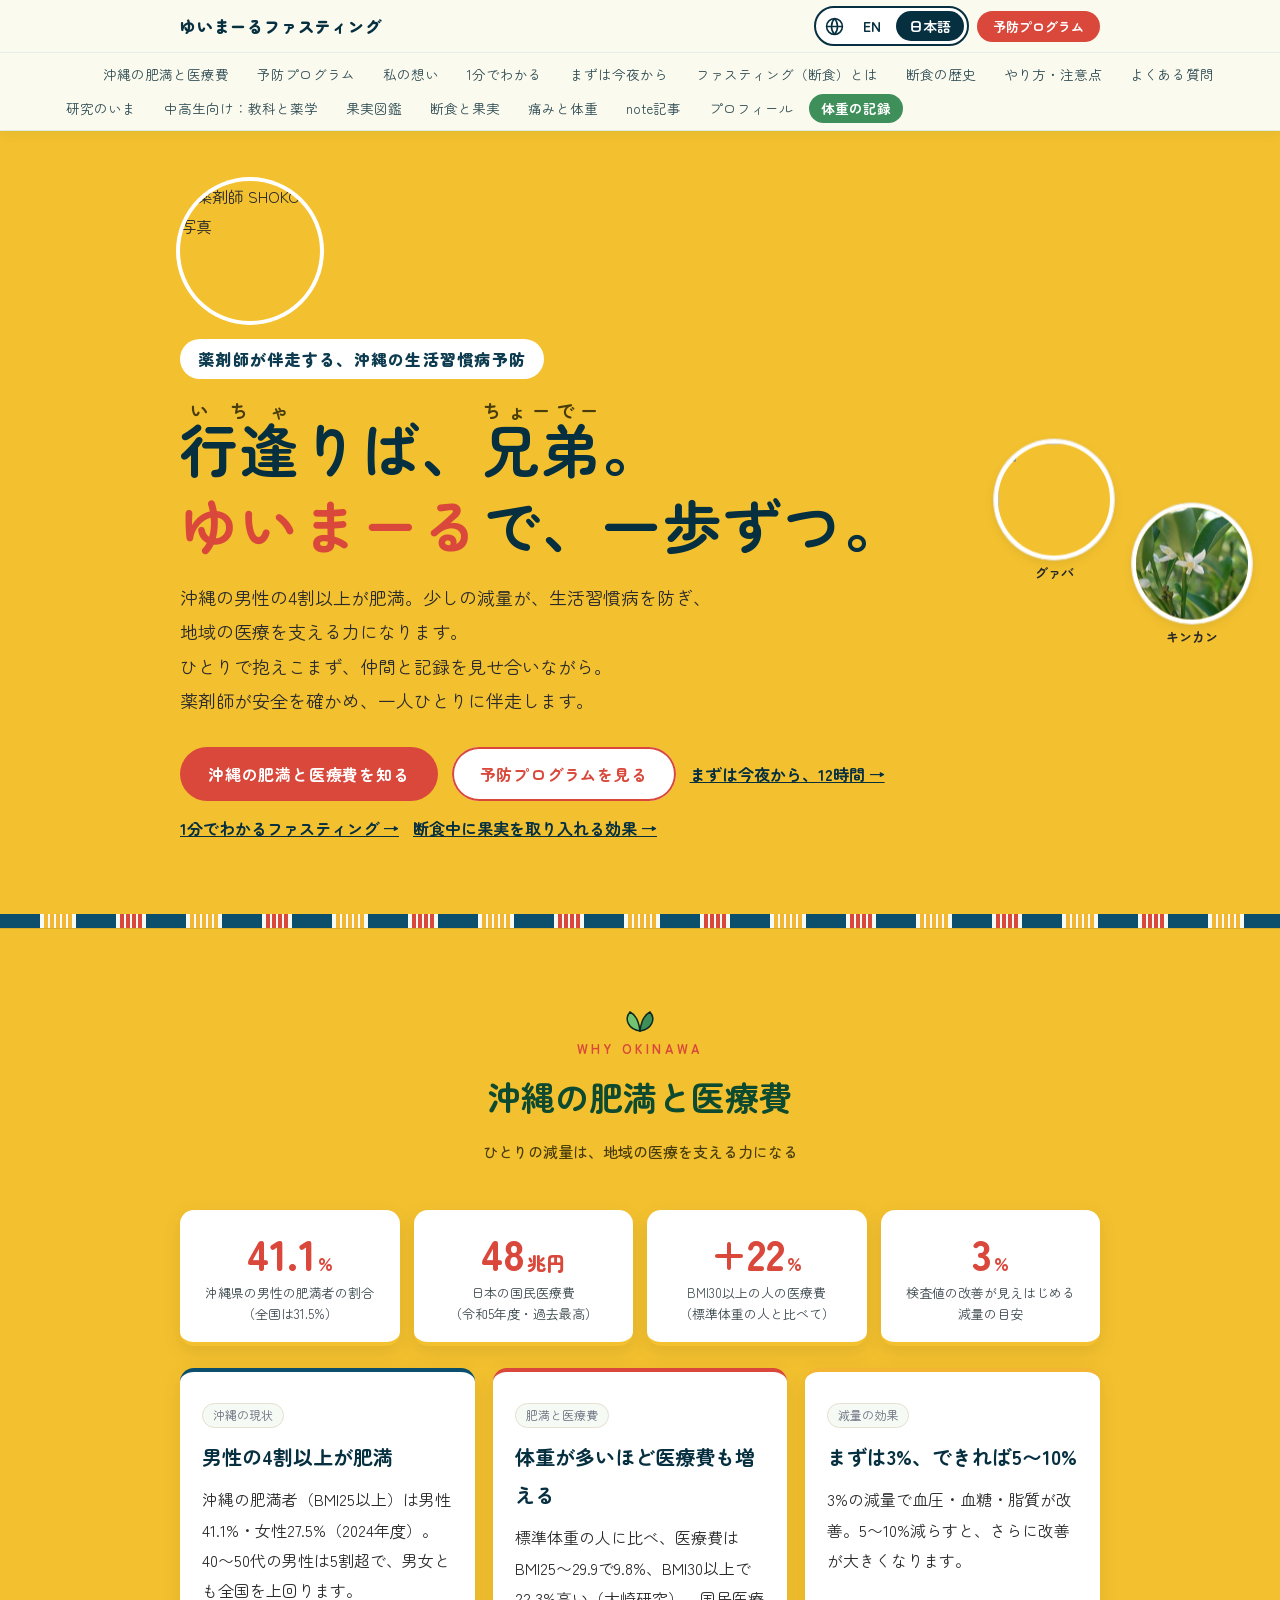
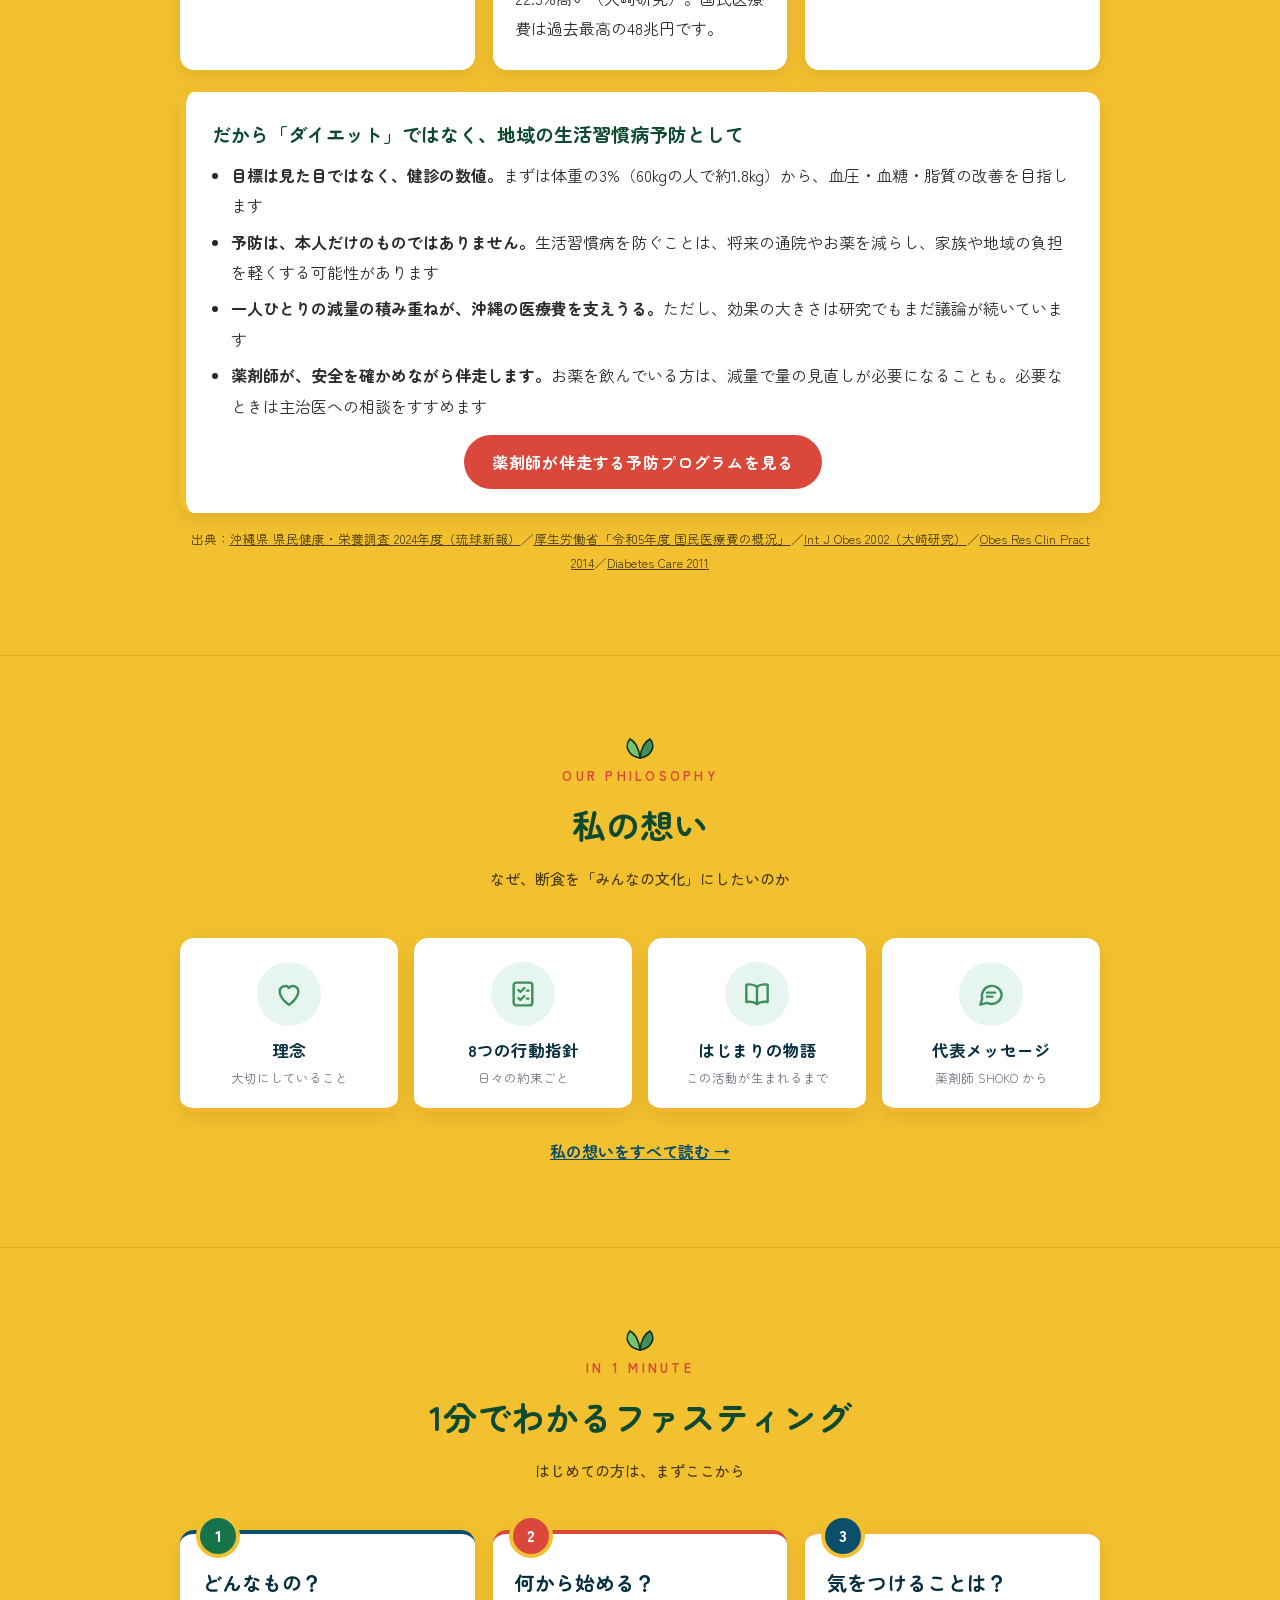
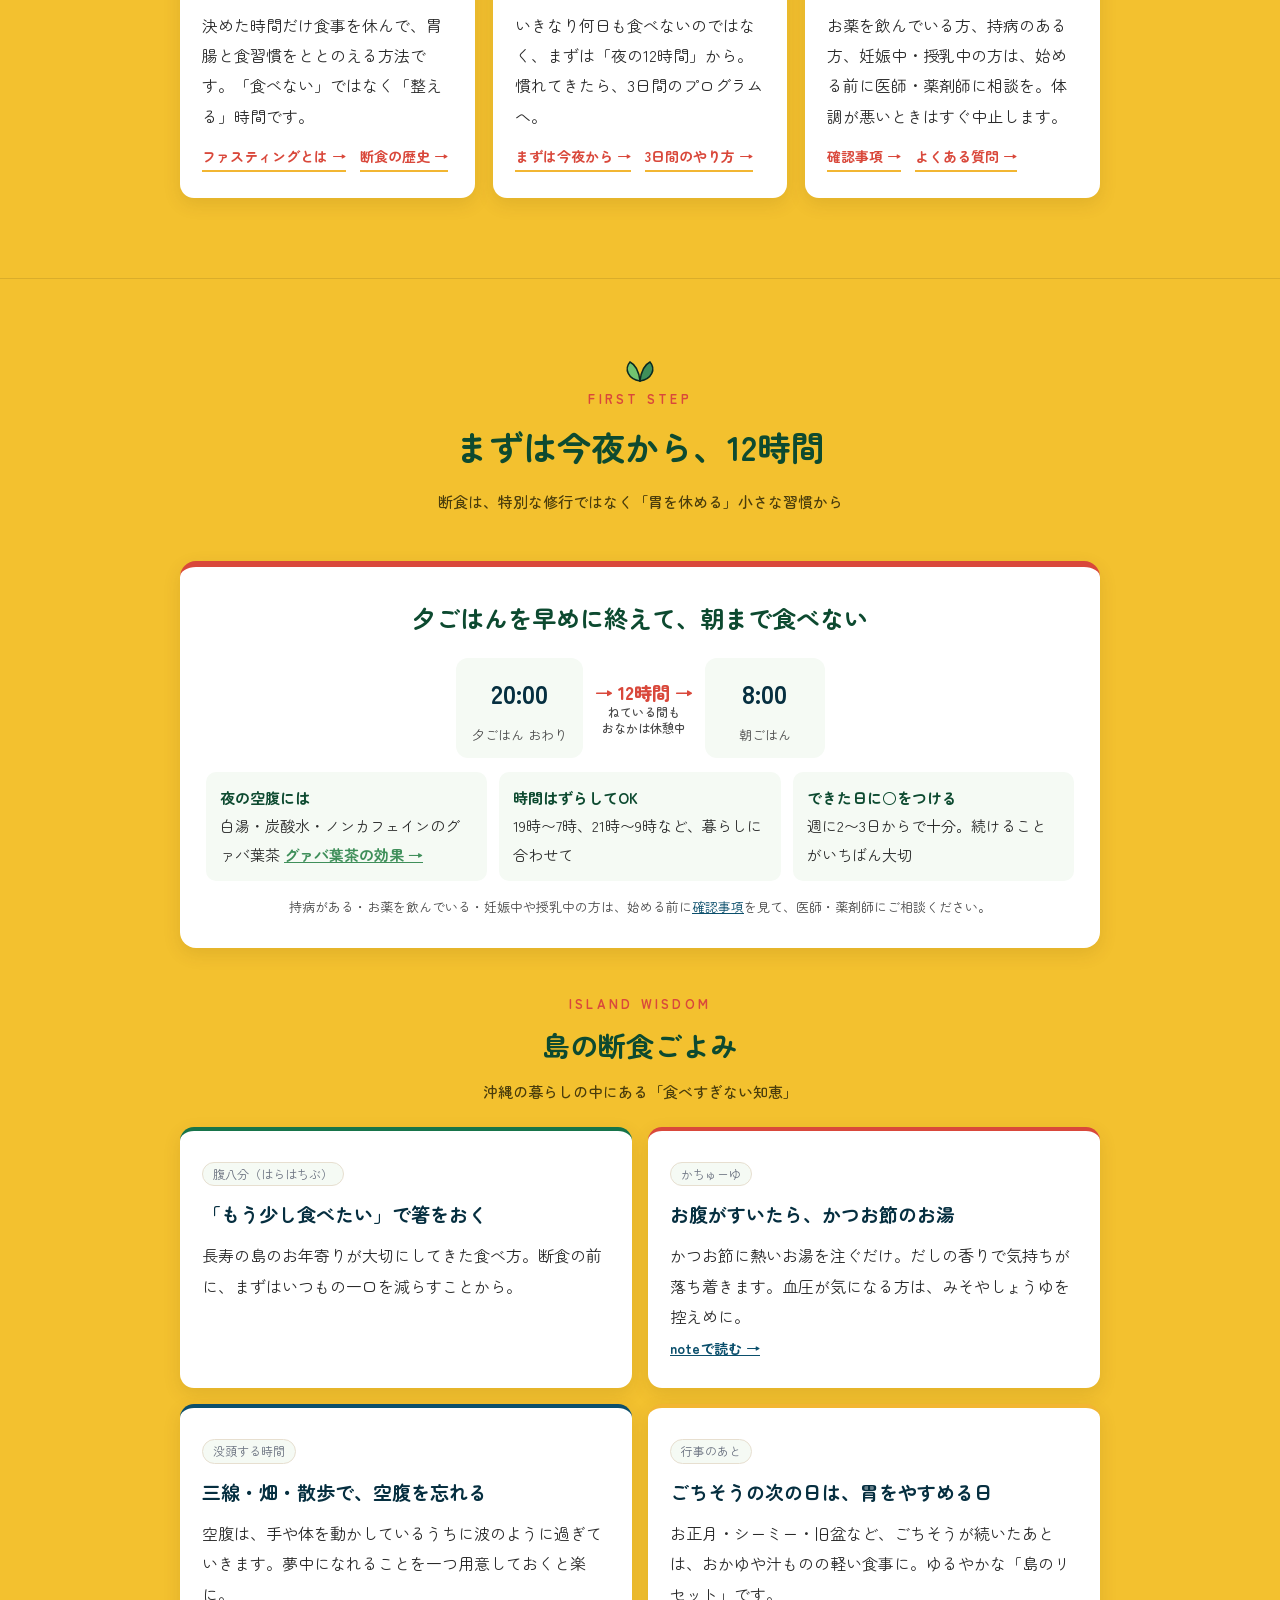
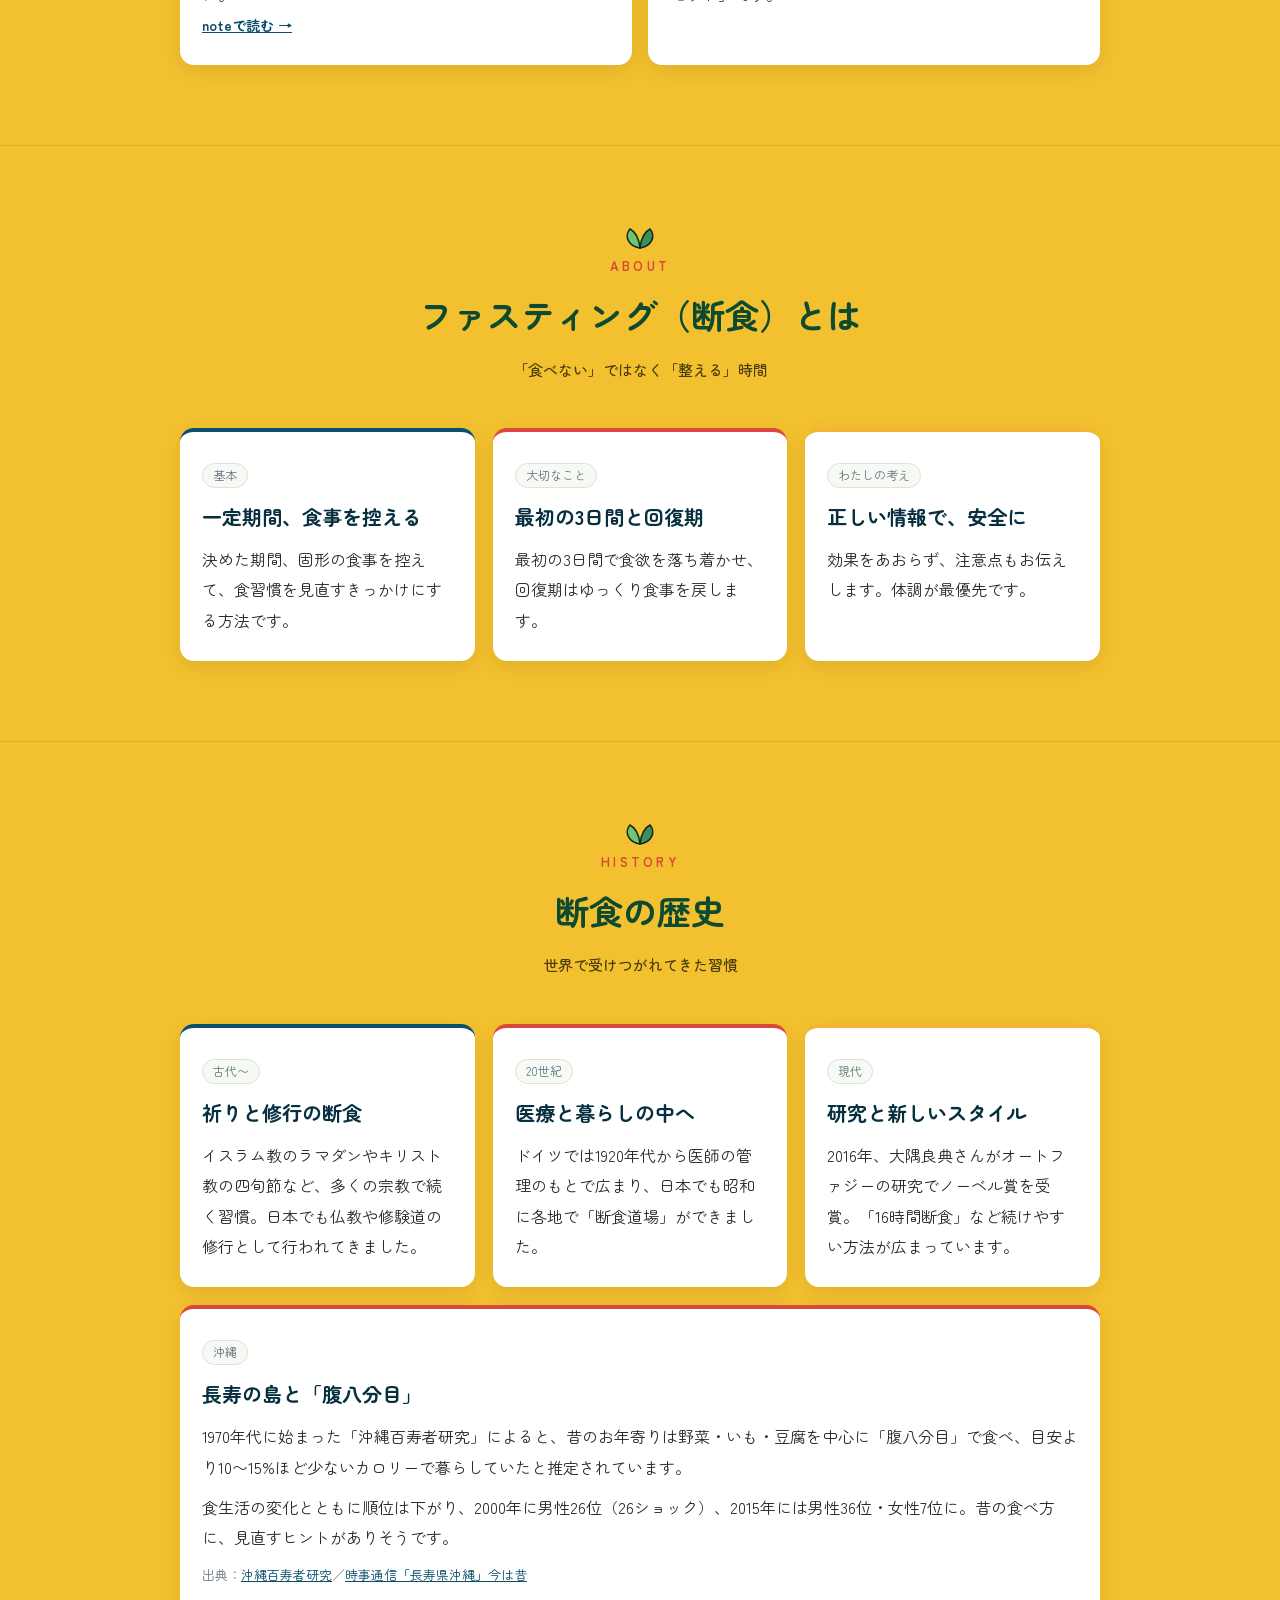
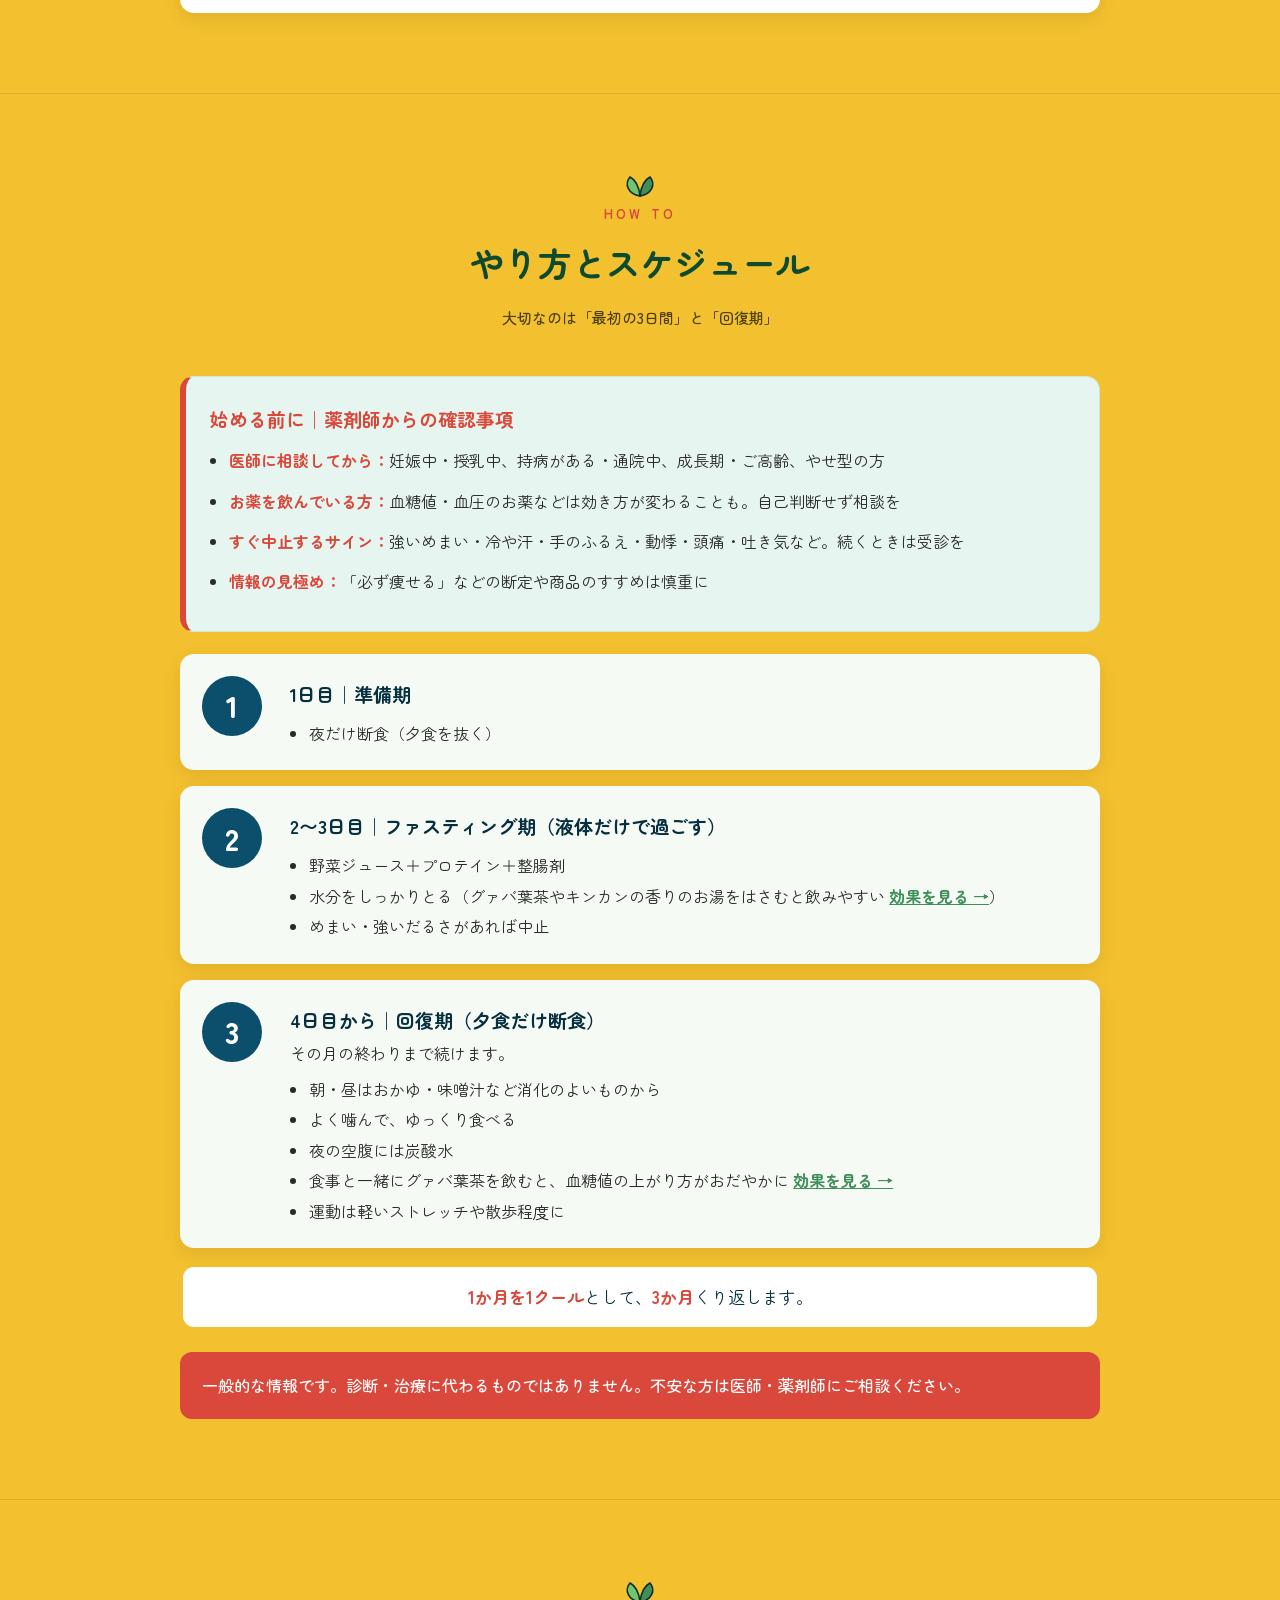
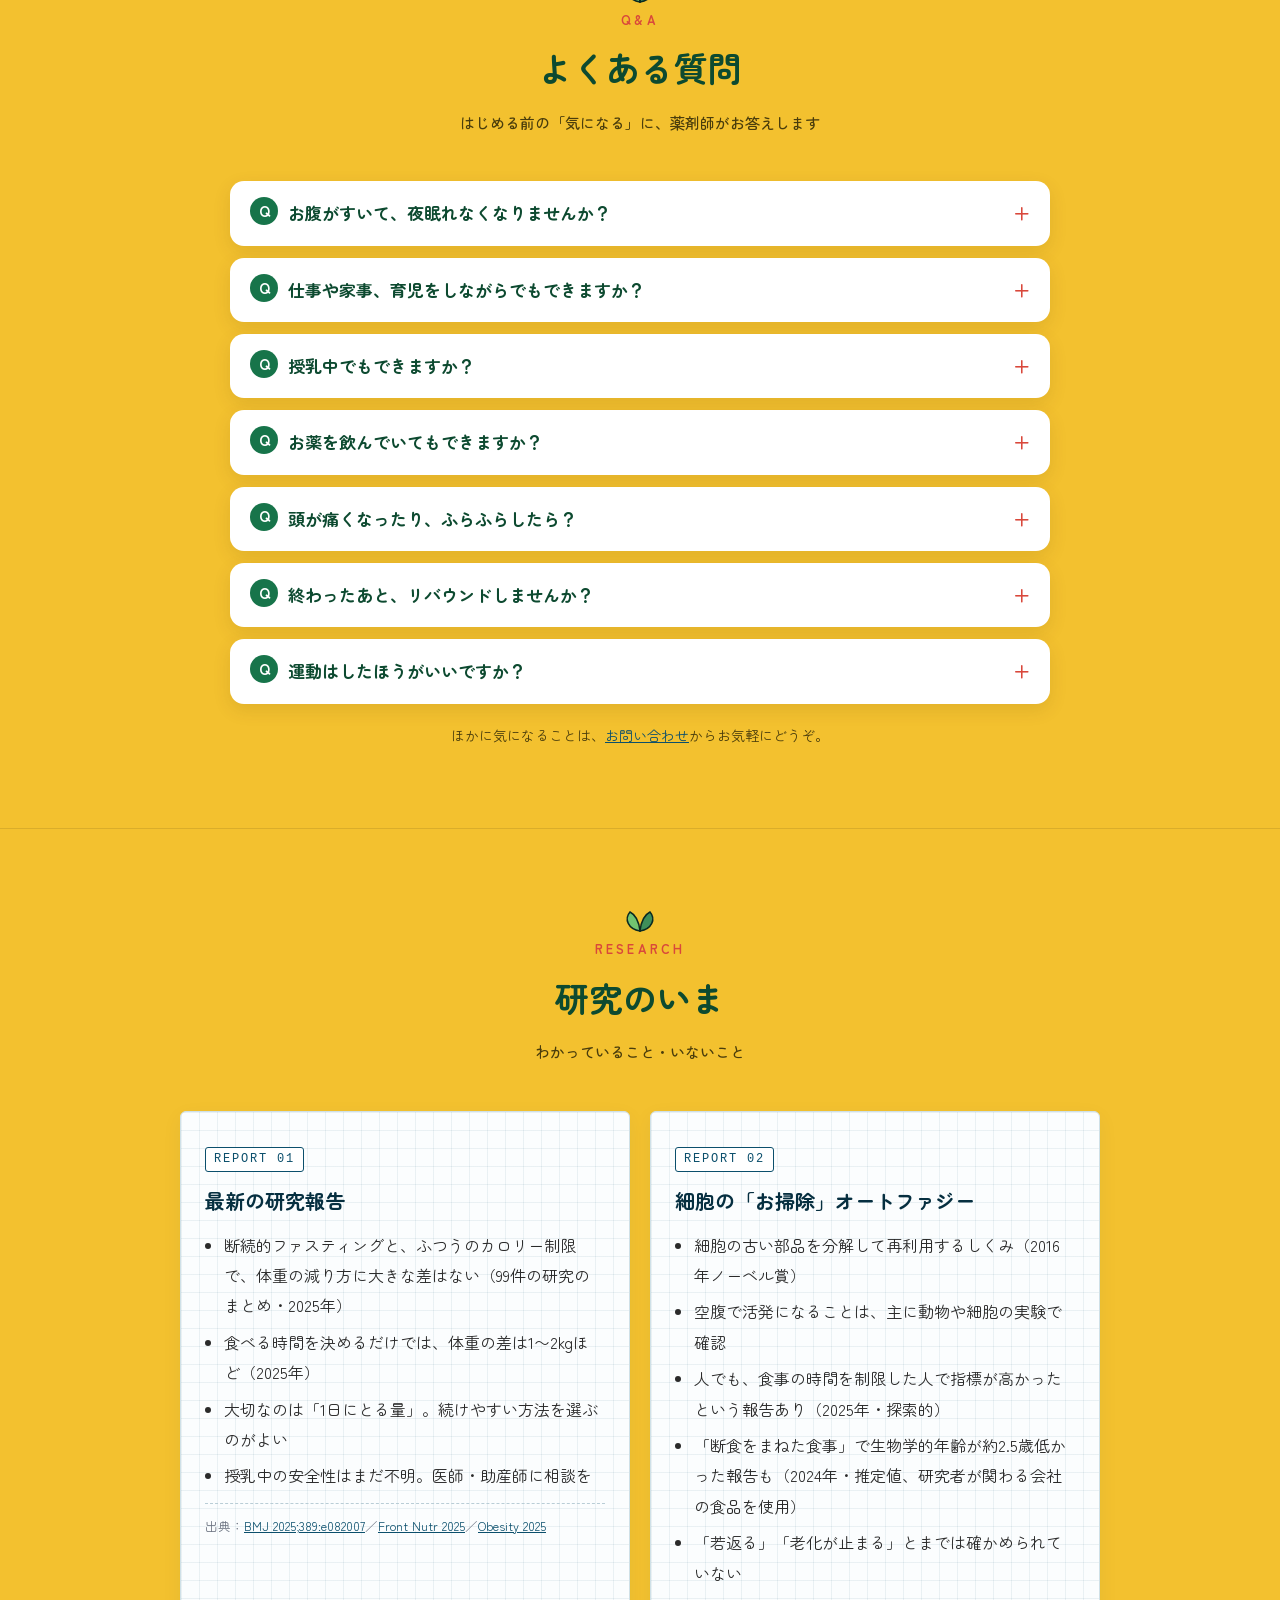
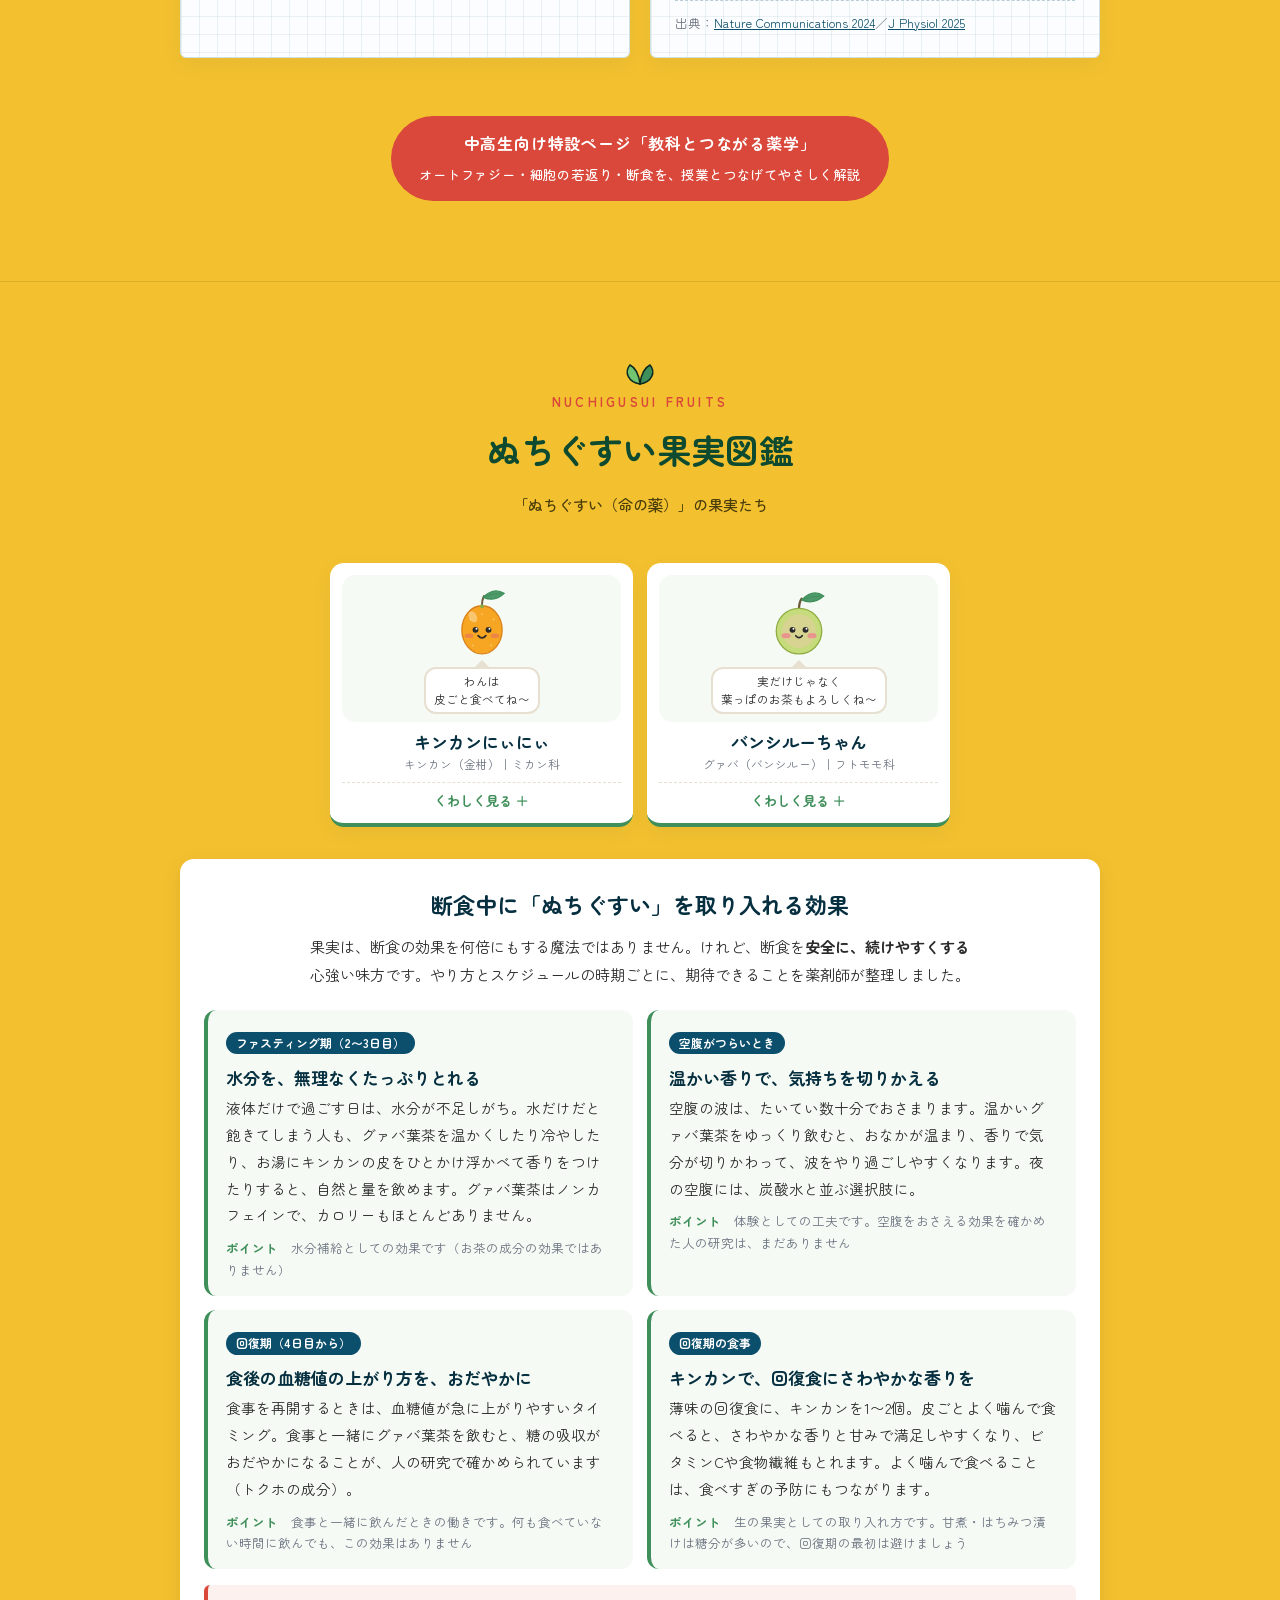
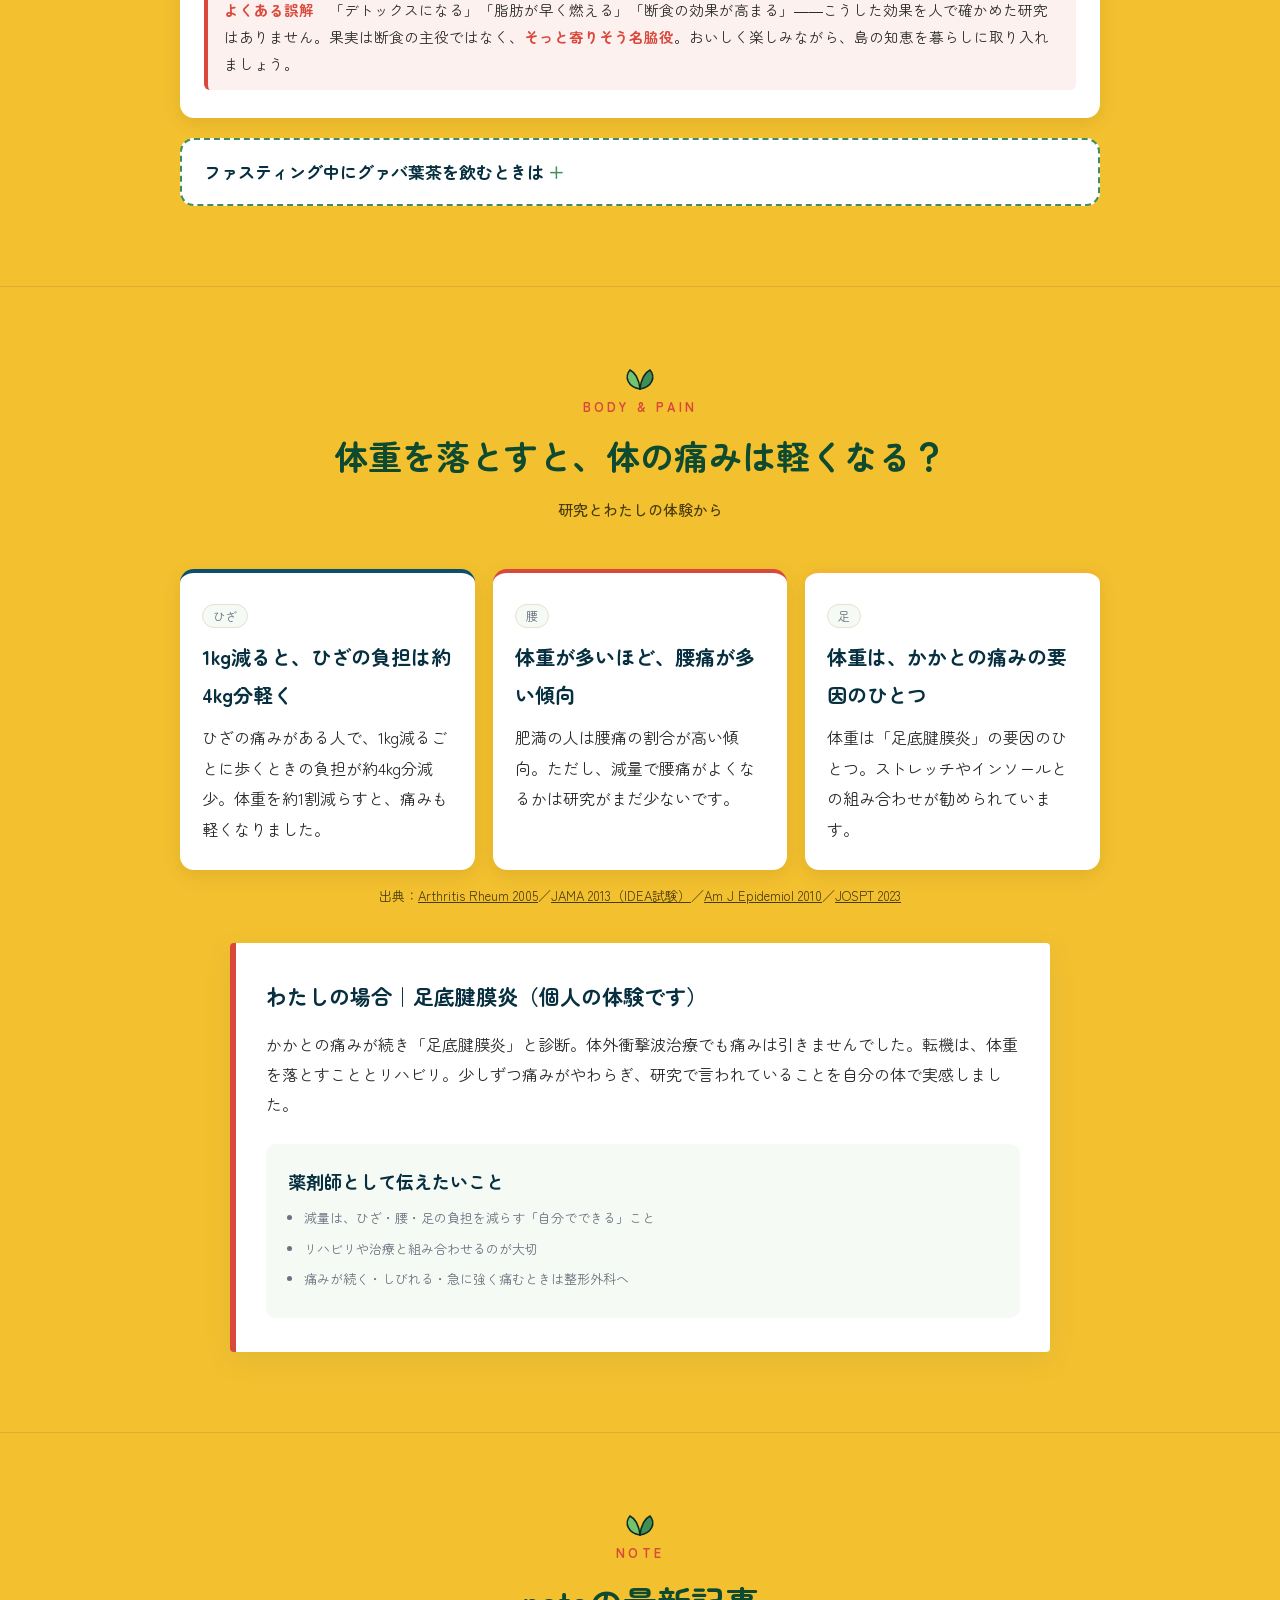
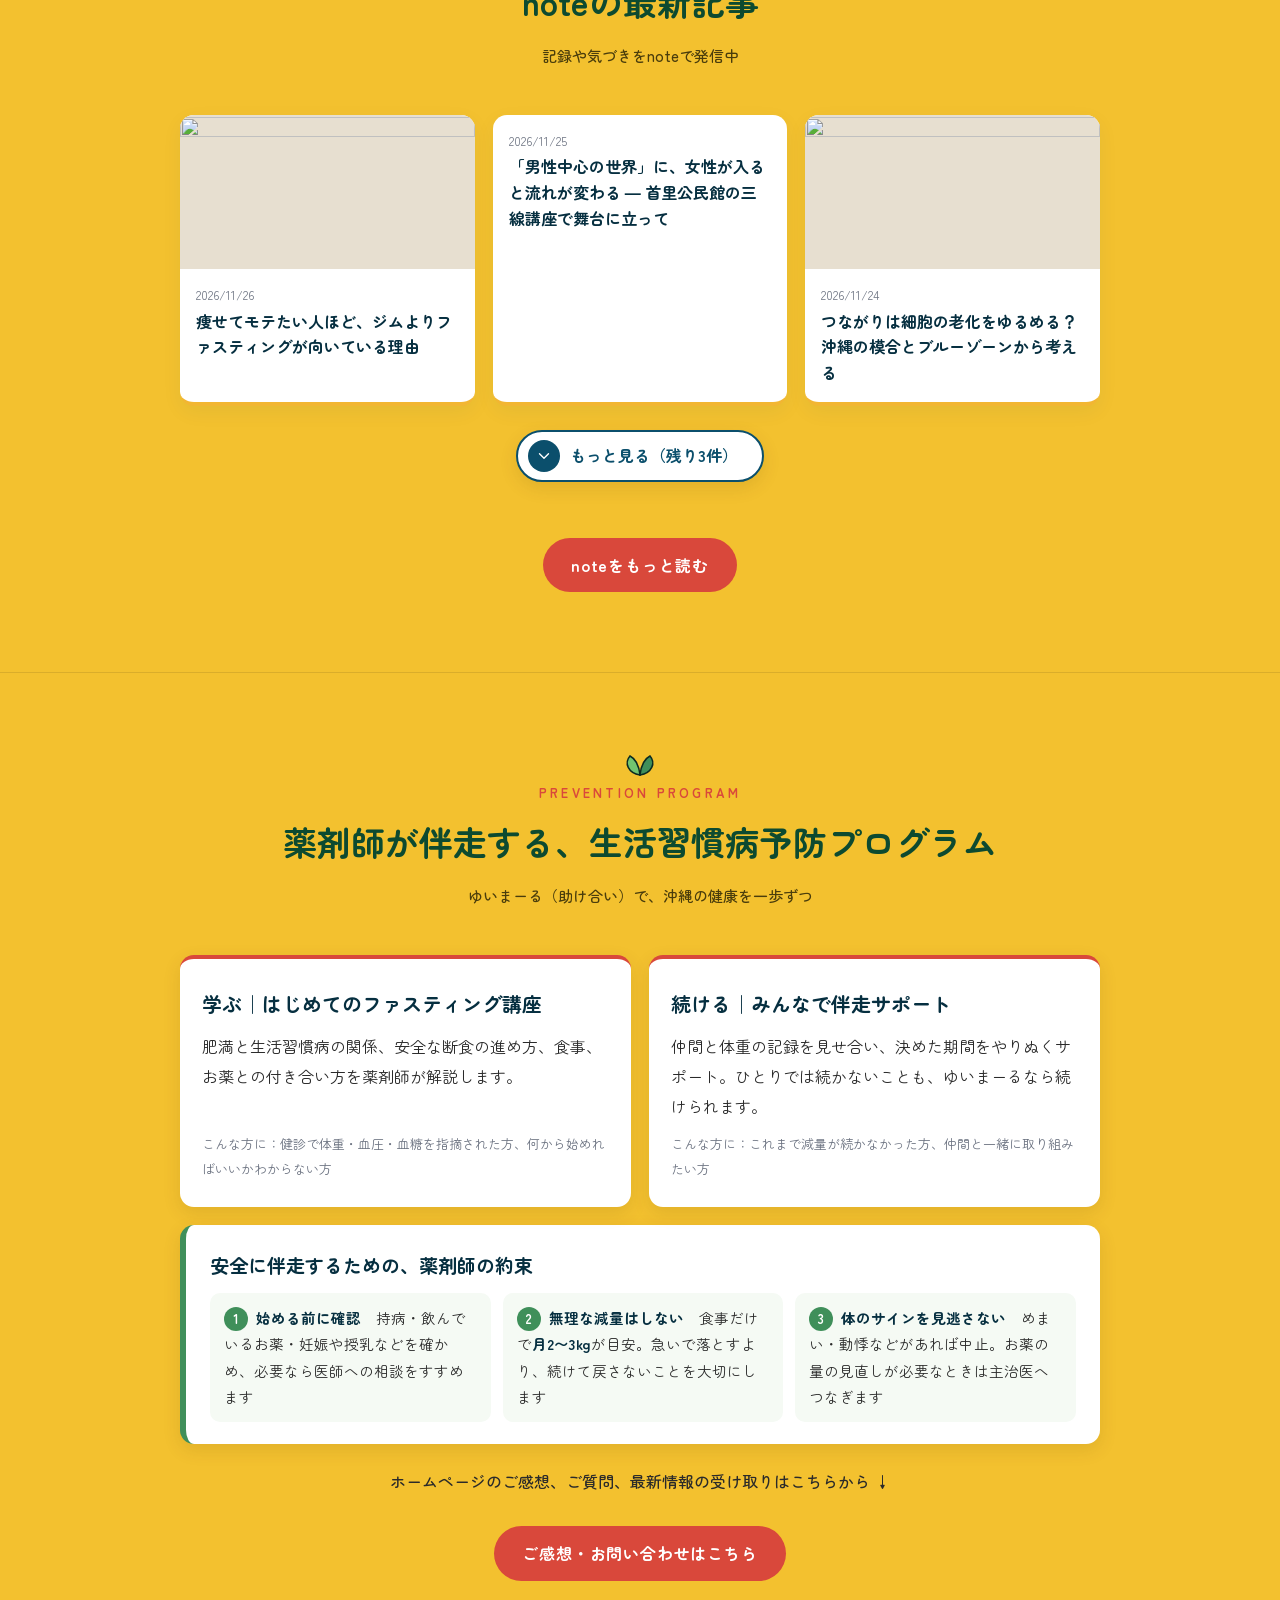
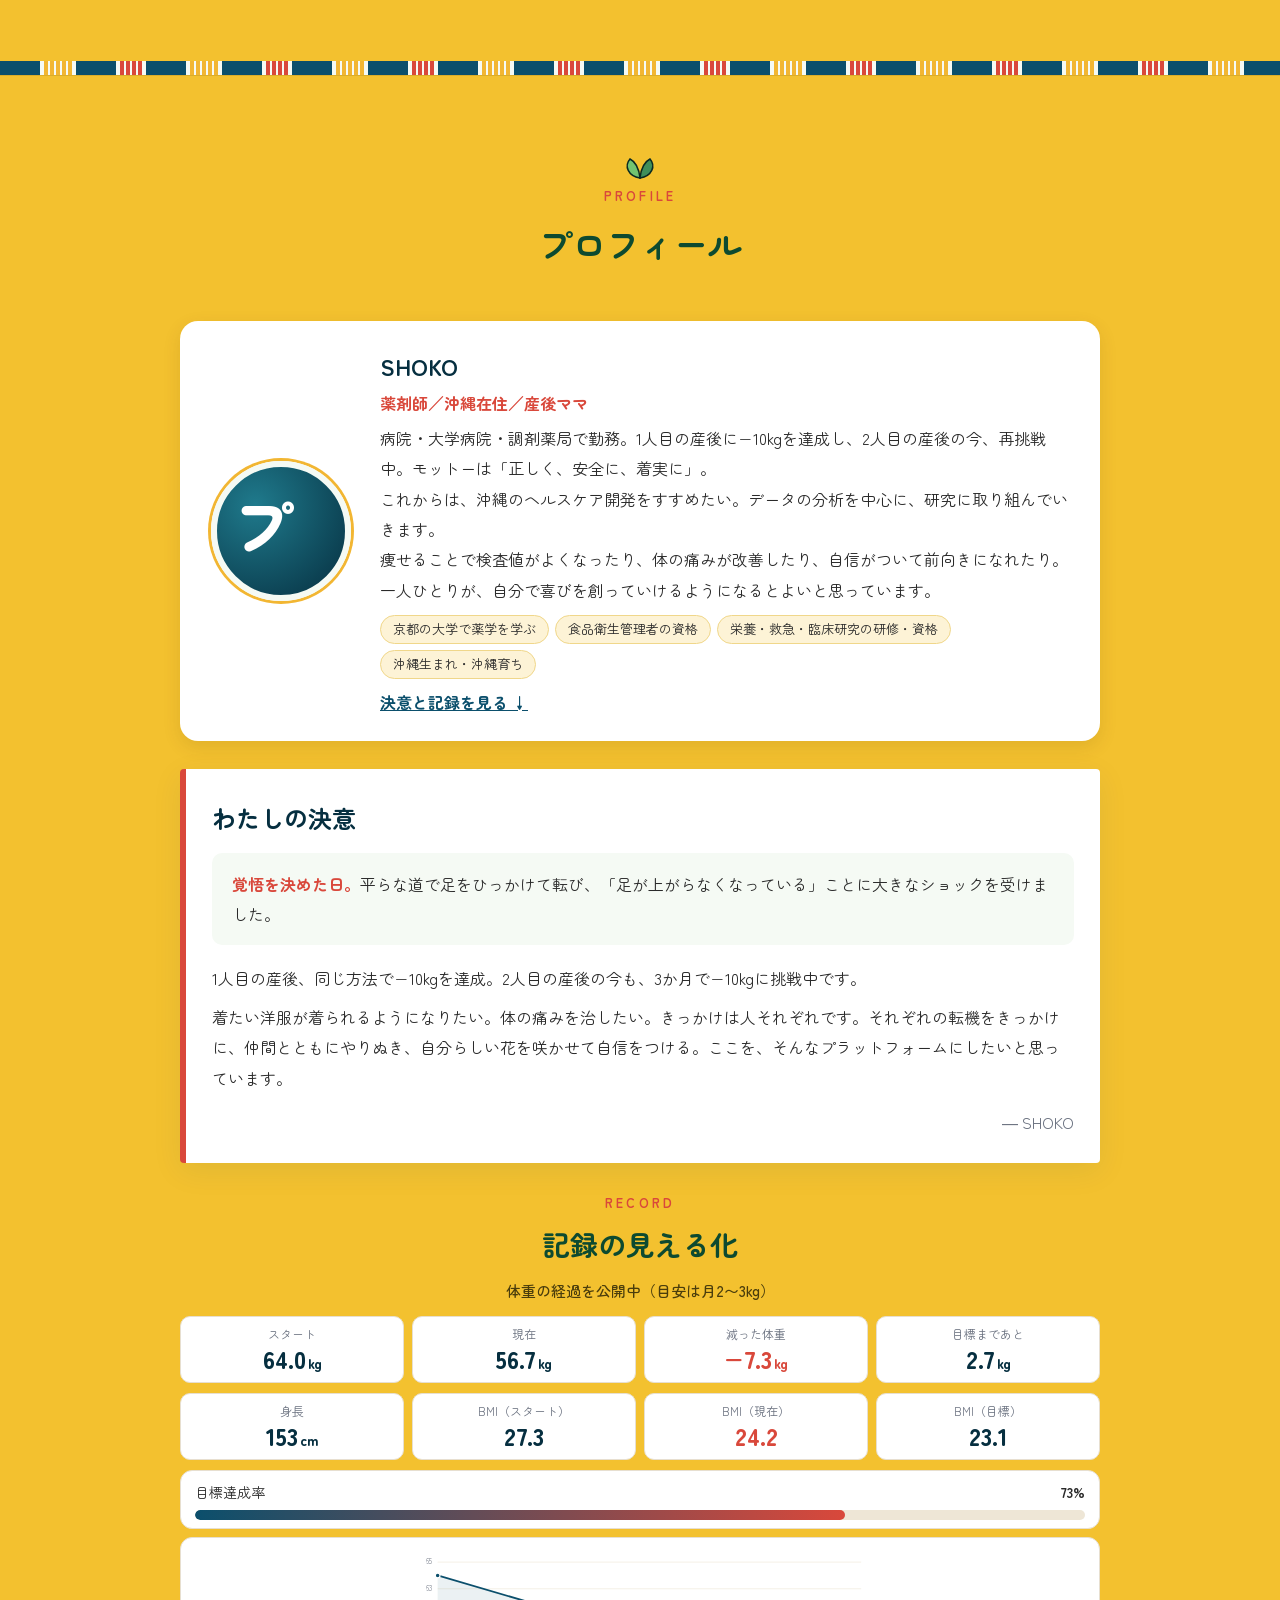
==== commit d0cb4286: "プロフィールに、痩せることで得られる変化と「自分で喜びを創る」想いを追記 Co-Authored-By: Claude Opus 5.5 <noreply@anthropic.com>" ====
--- a/index.html
+++ b/index.html
@@ -1198,6 +1198,7 @@
         <p class="role">薬剤師／沖縄在住／産後ママ</p>
         <p>病院・大学病院・調剤薬局で勤務。1人目の産後に−10kgを達成し、2人目の産後の今、再挑戦中。モットーは「正しく、安全に、着実に」。</p>
         <p>これからは、沖縄のヘルスケア開発をすすめたい。データの分析を中心に、研究に取り組んでいきます。</p>
+        <p>痩せることで検査値がよくなったり、体の痛みが改善したり、自信がついて前向きになれたり。一人ひとりが、自分で喜びを創っていけるようになるとよいと思っています。</p>
         <ul class="prof-tags">
           <li>京都の大学で薬学を学ぶ</li>
           <li>食品衛生管理者の資格</li>
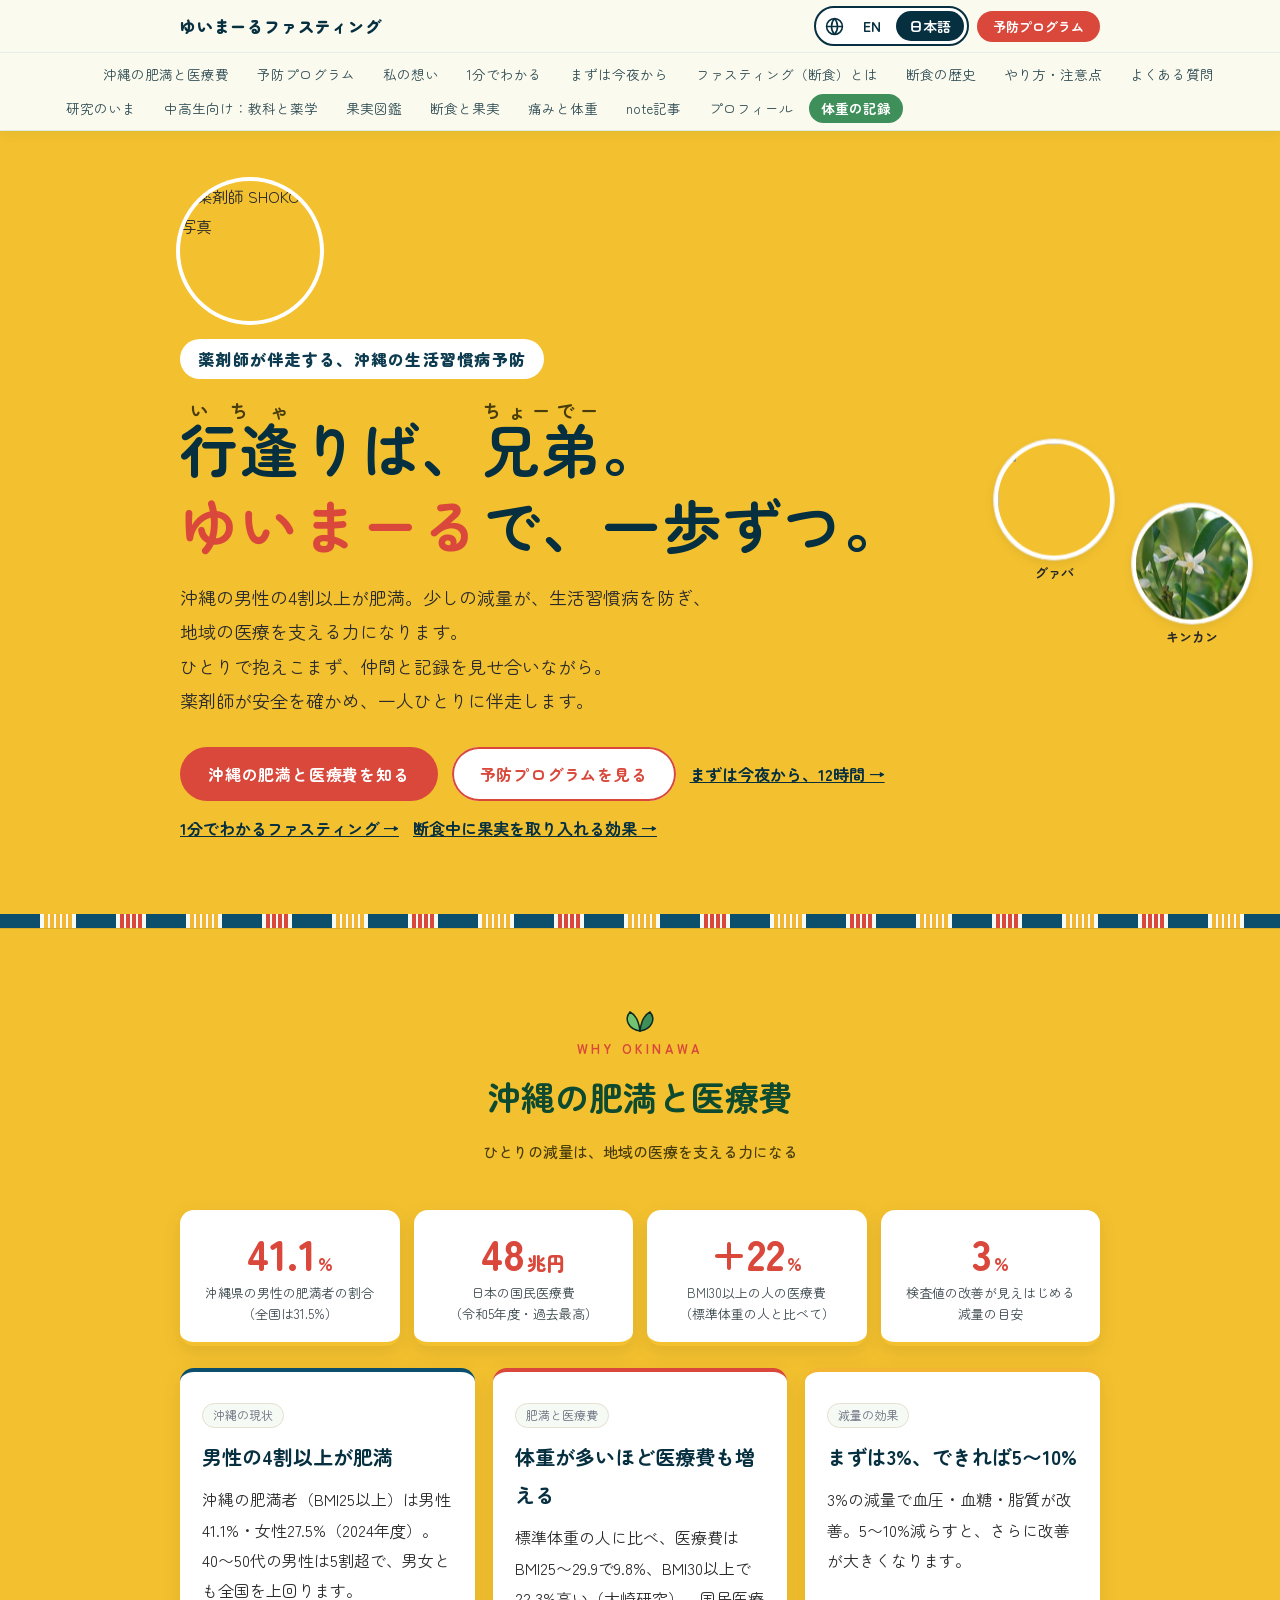
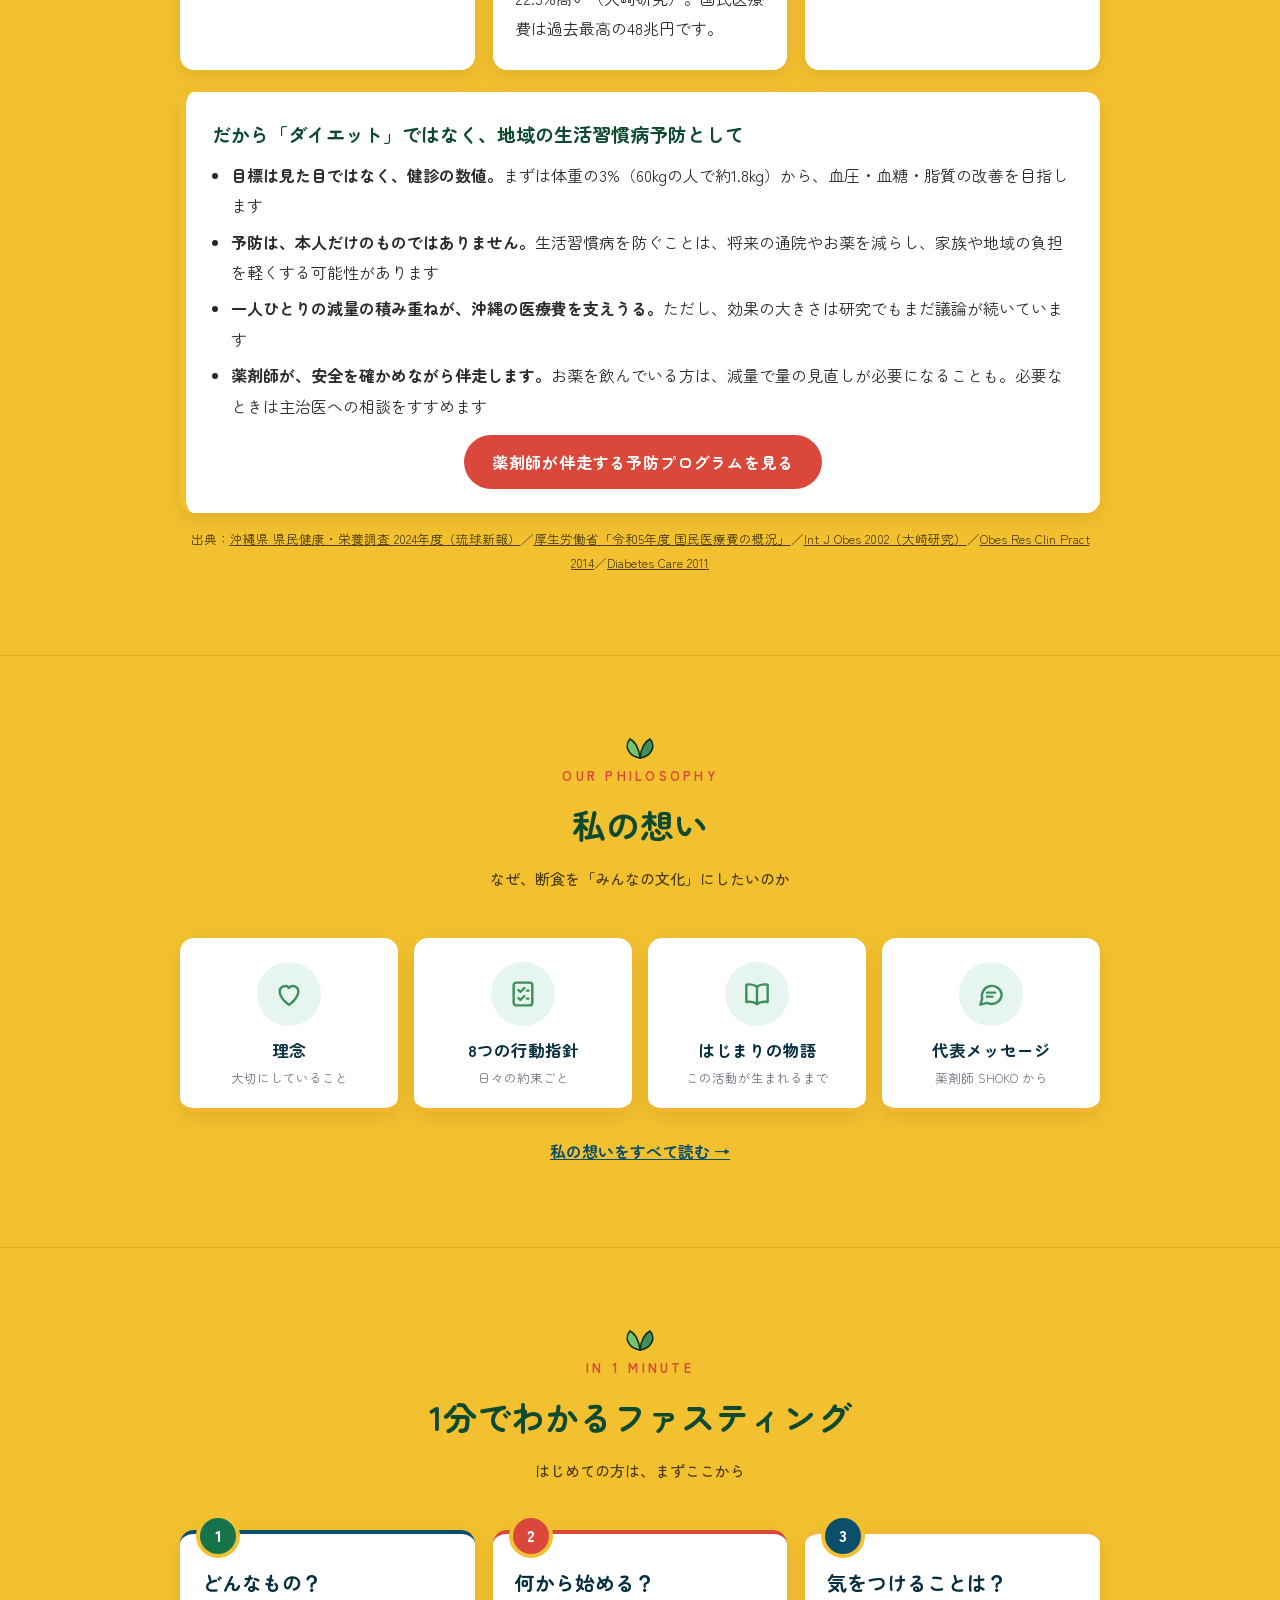
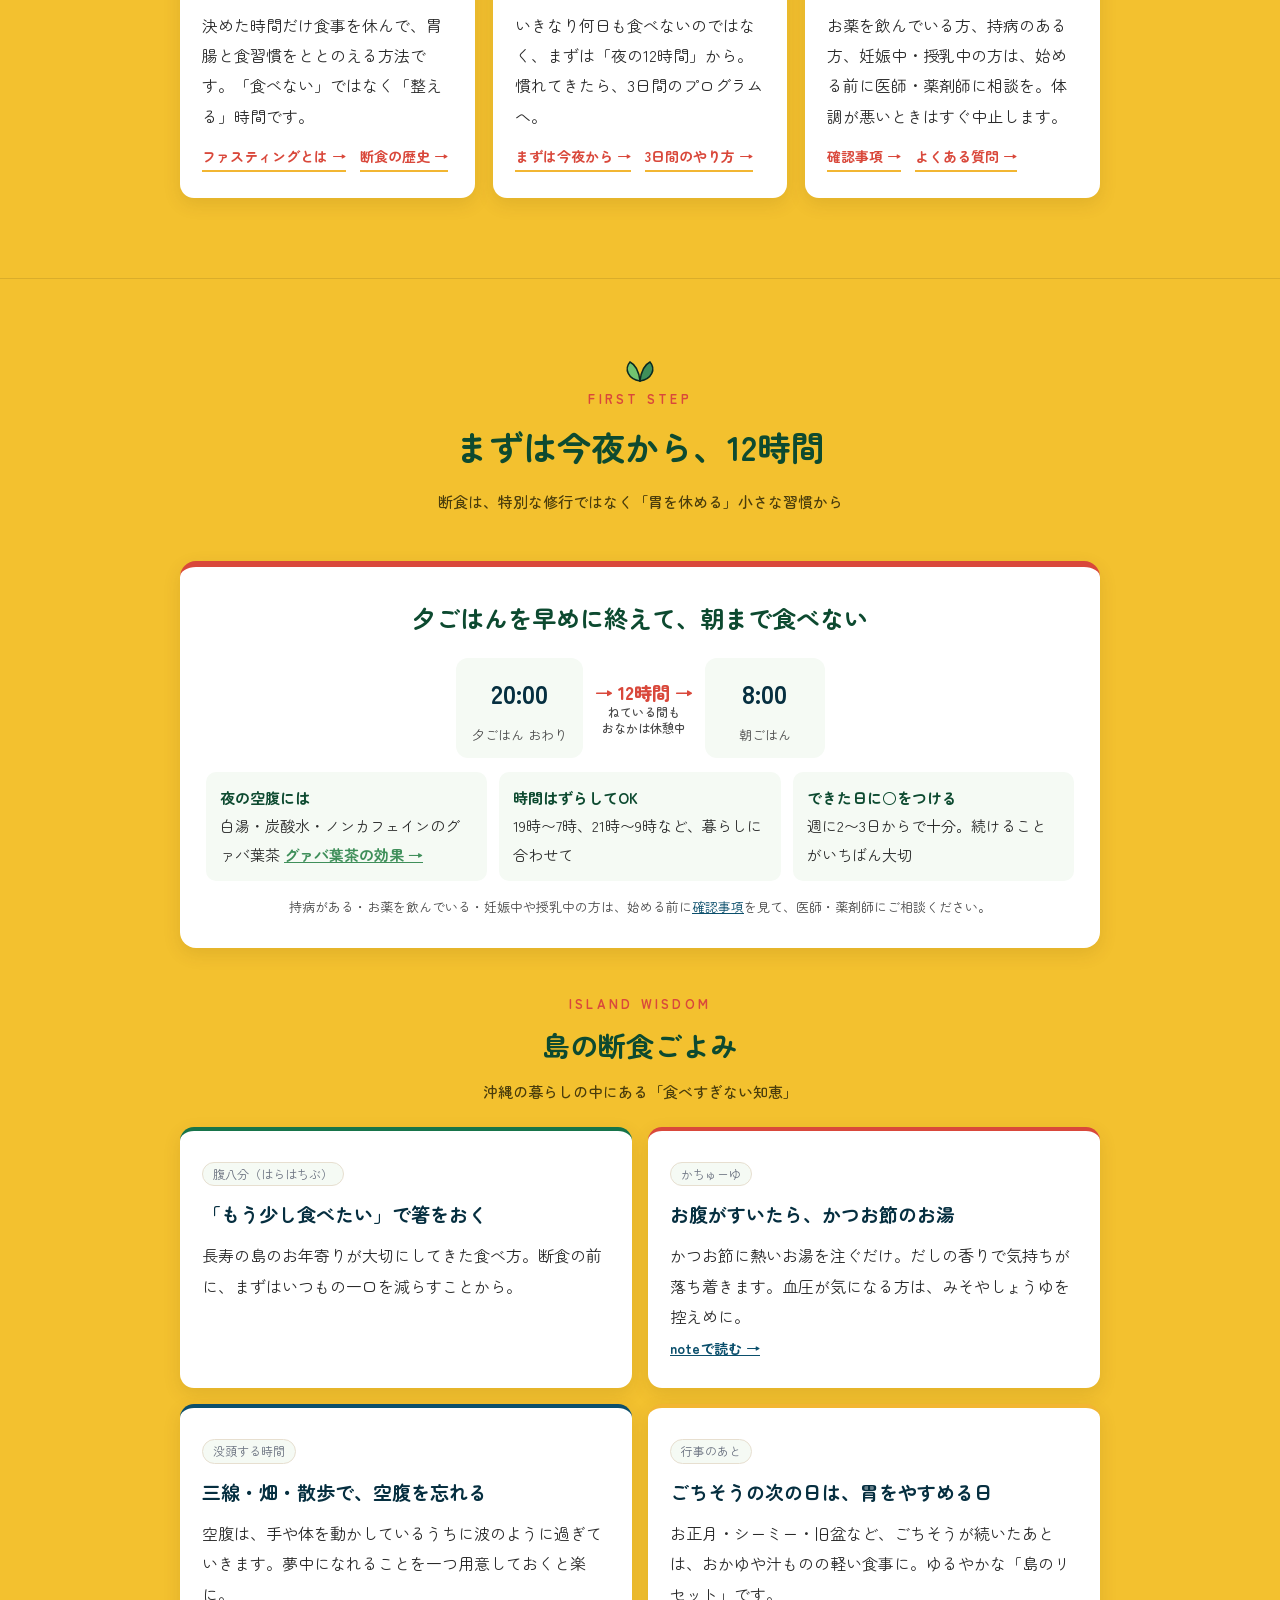
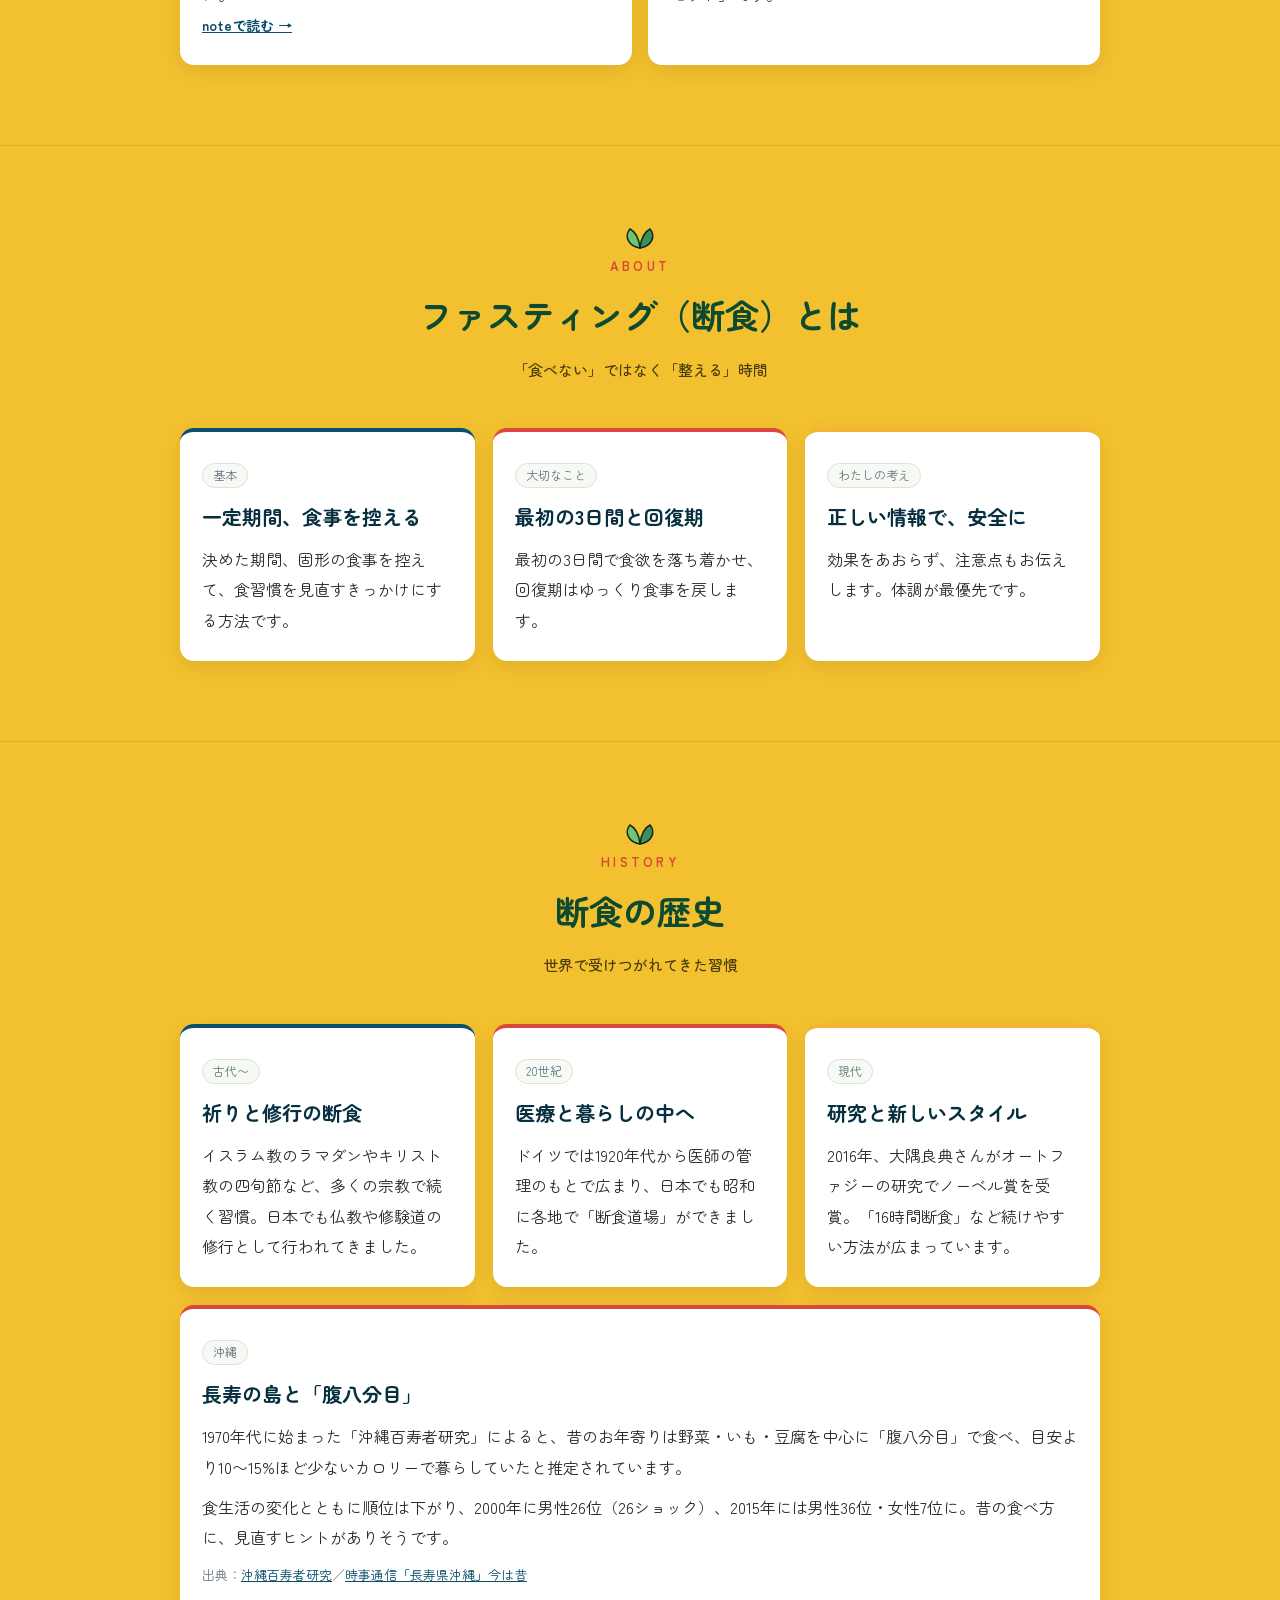
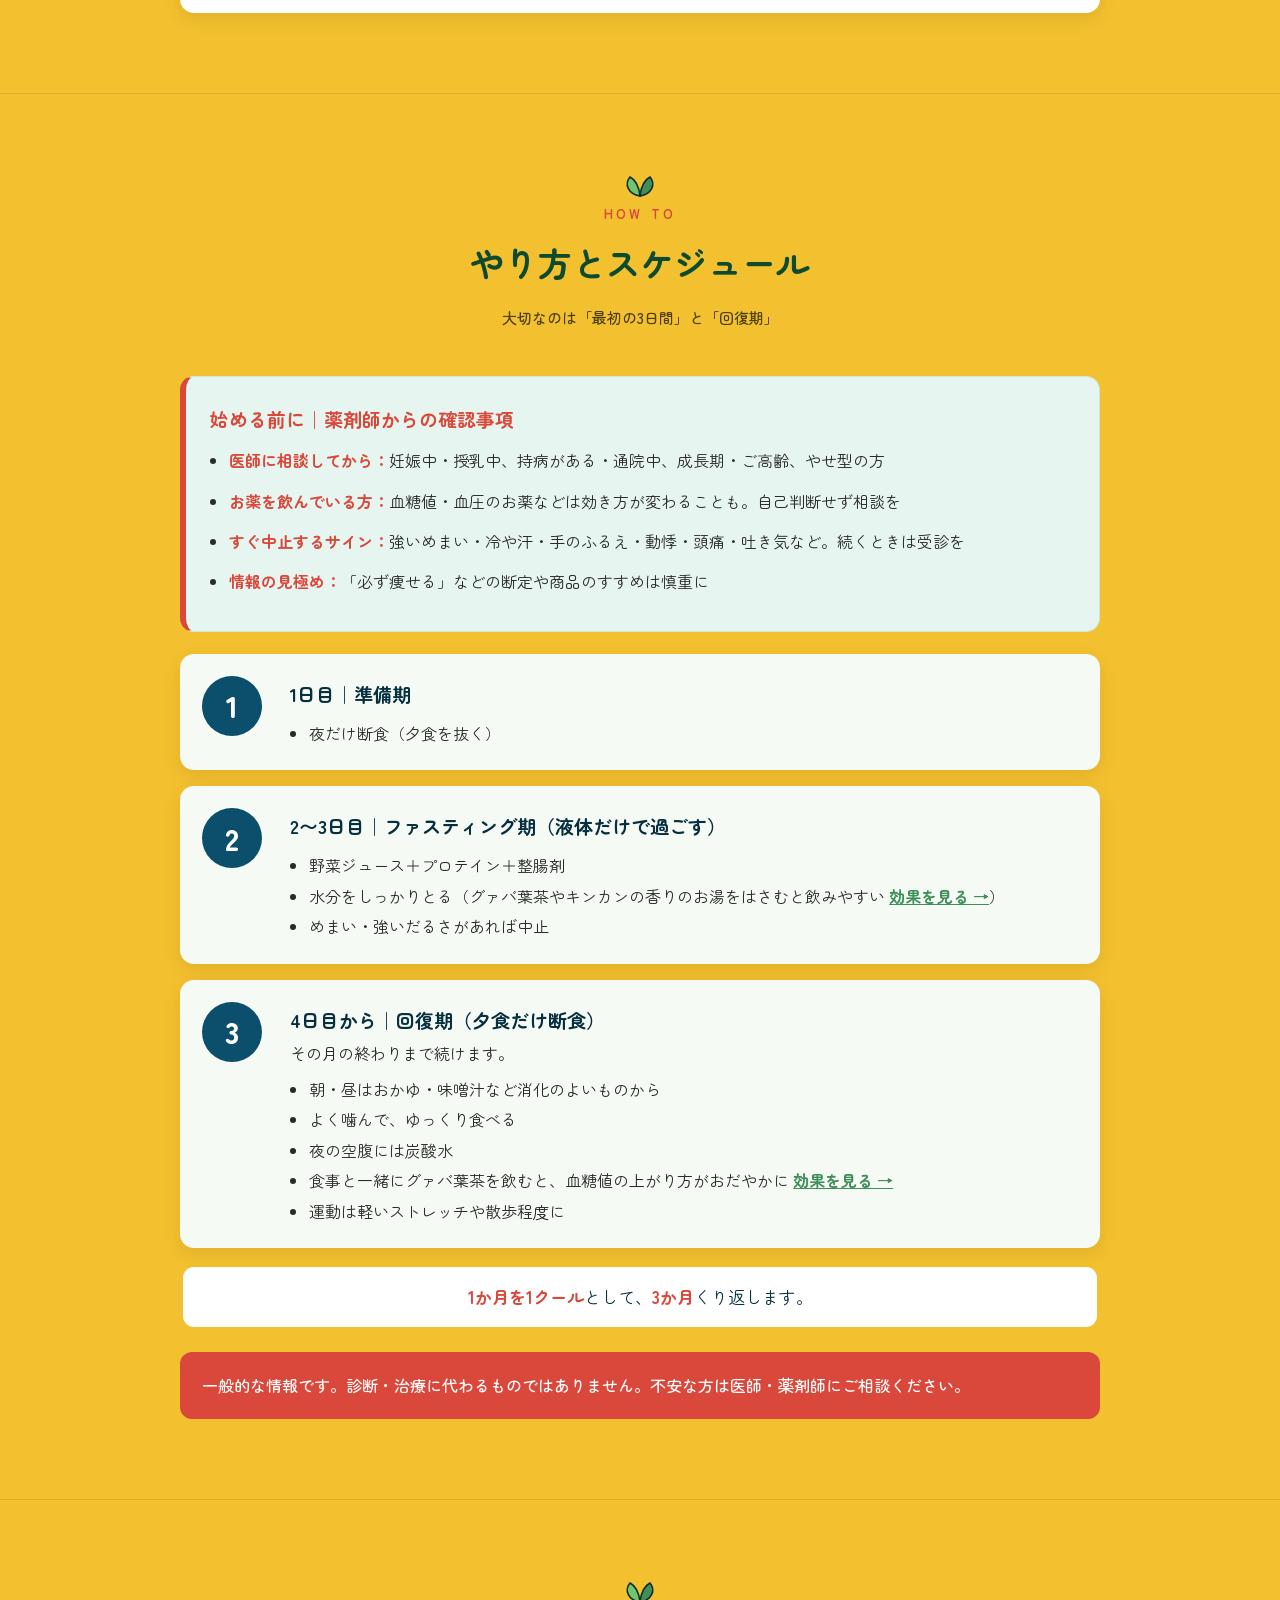
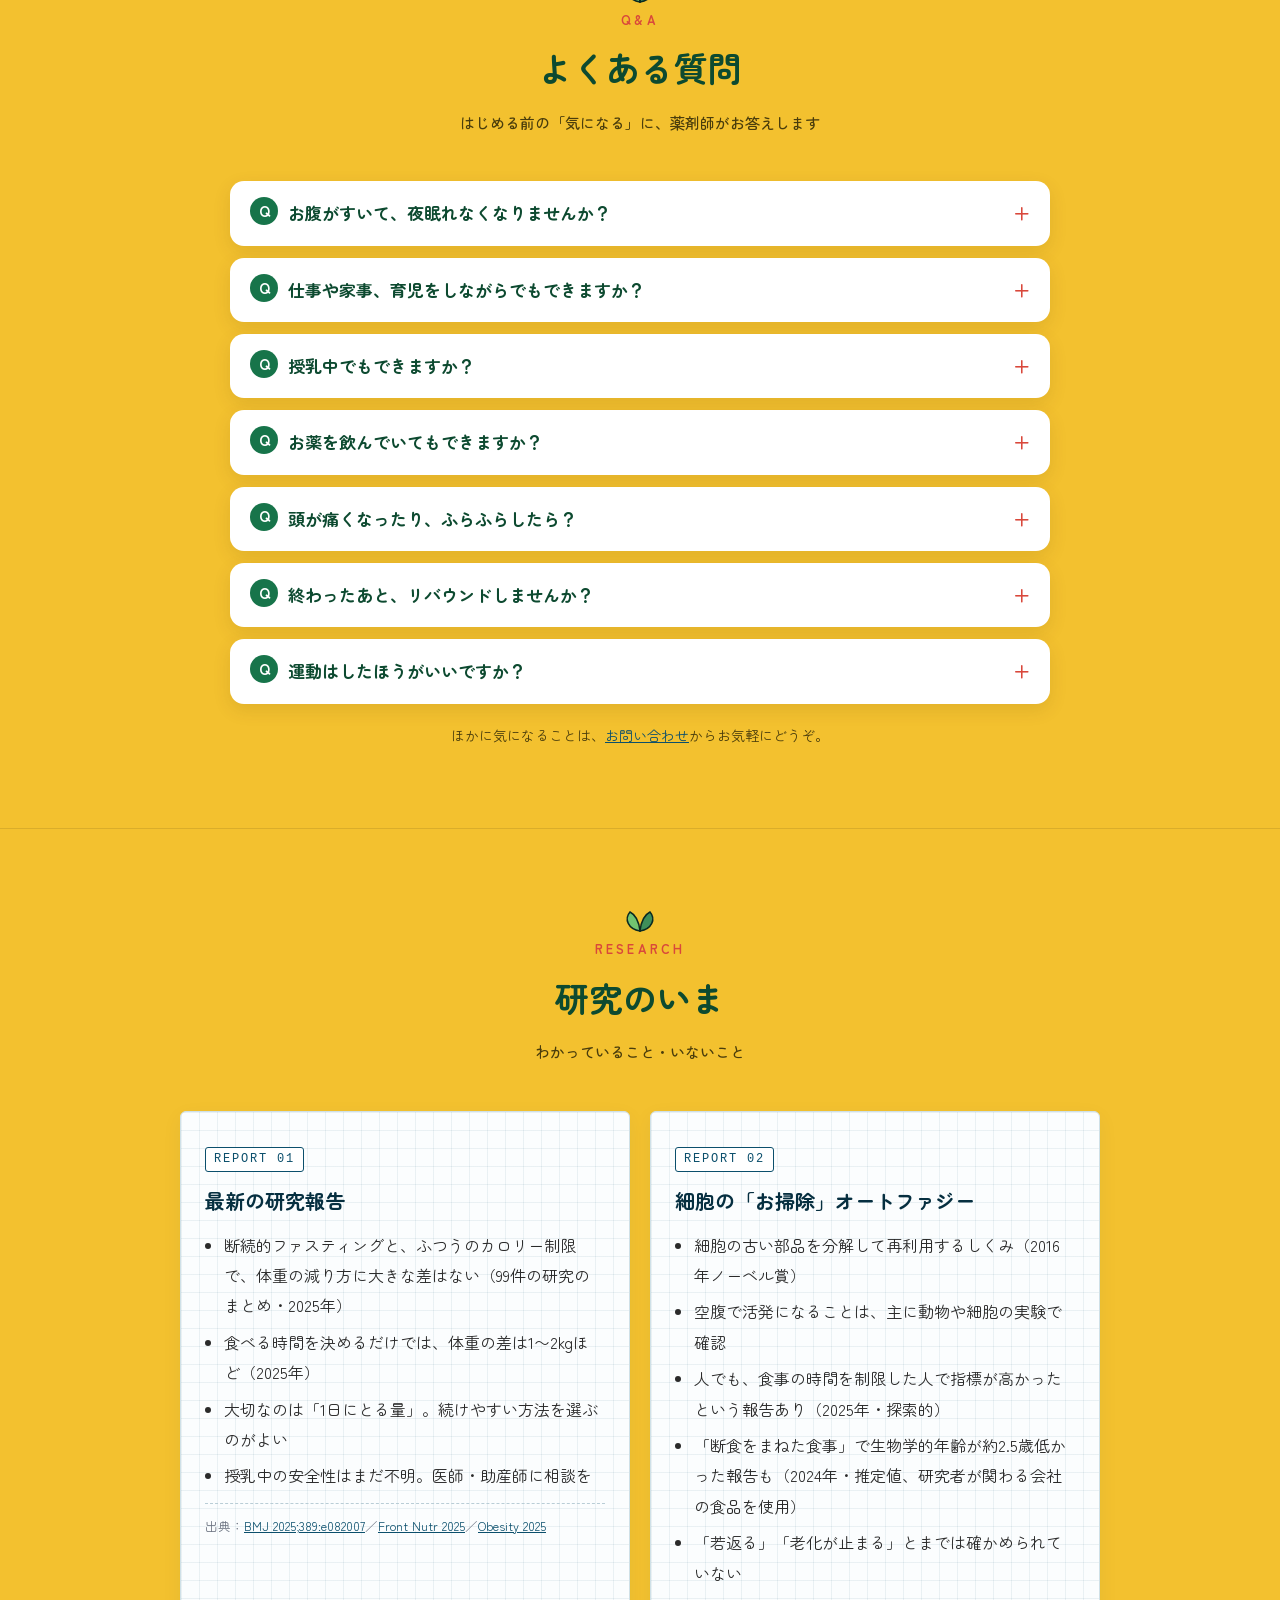
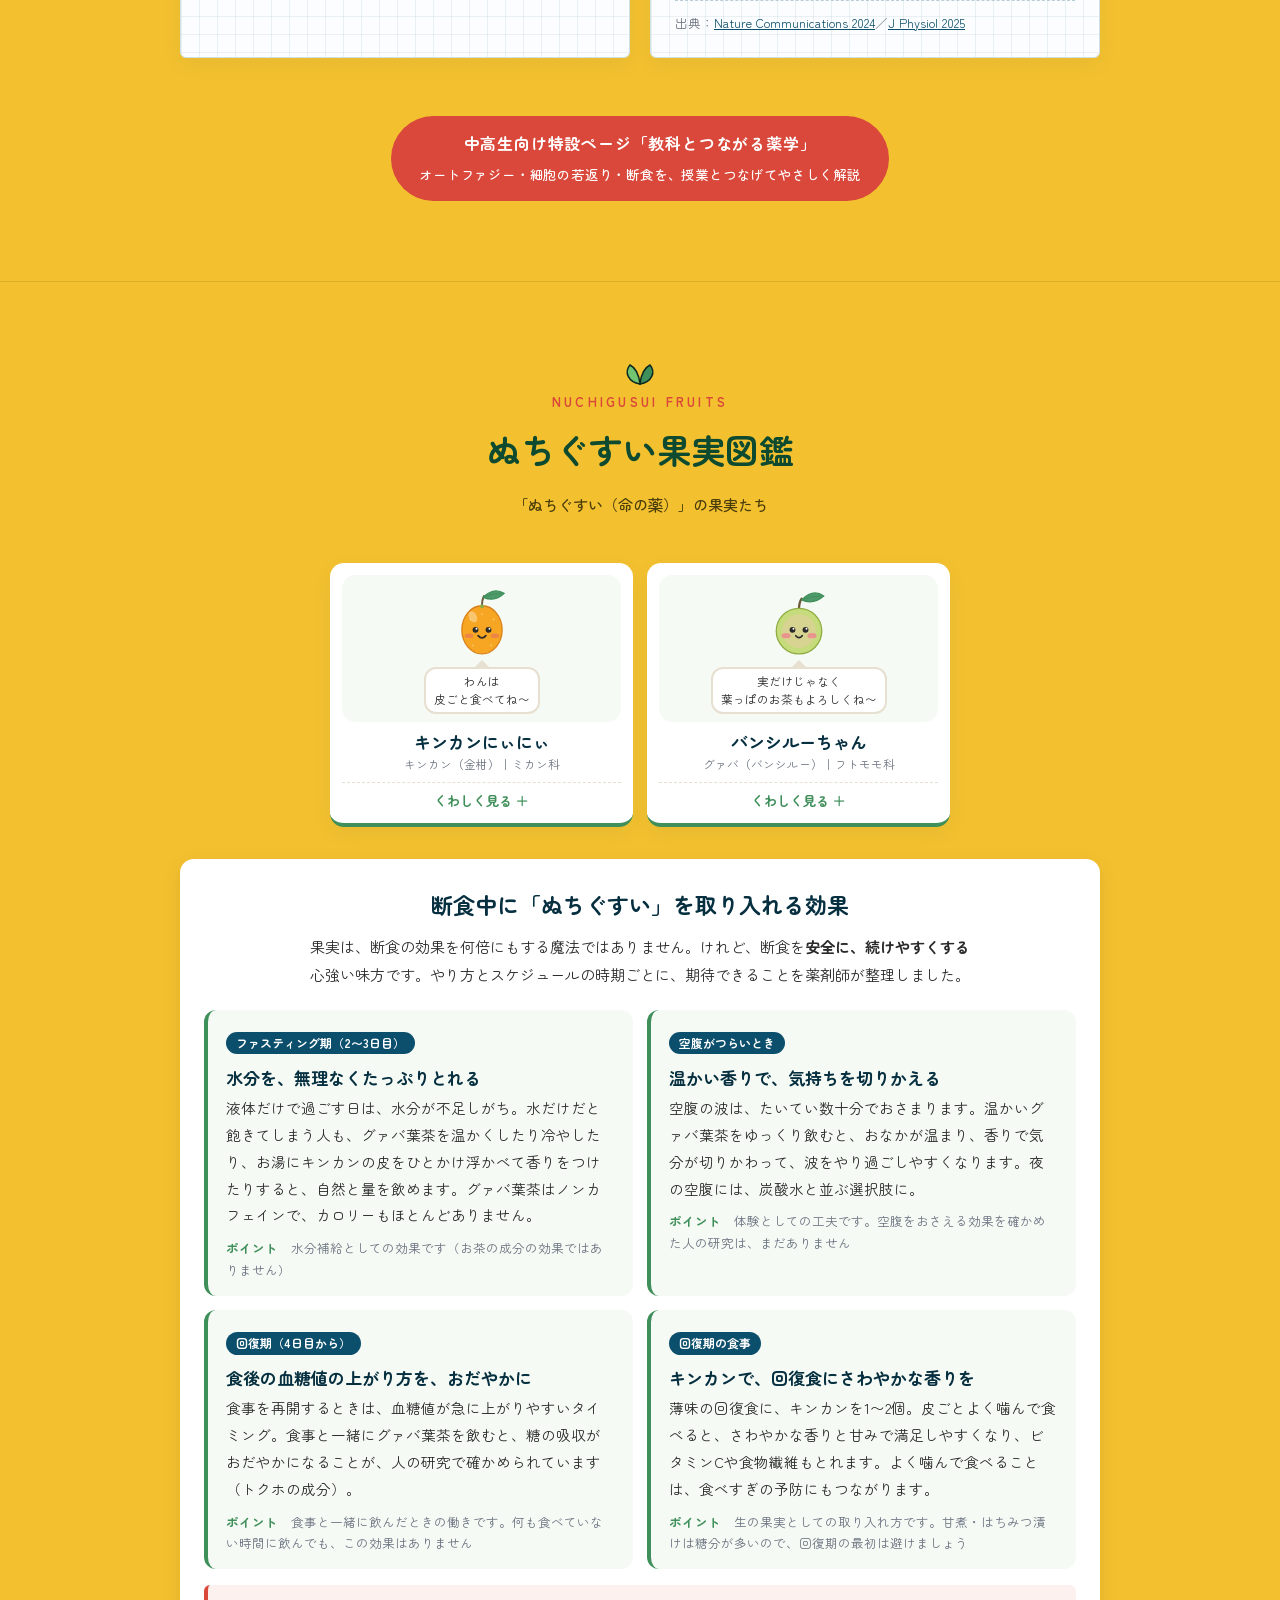
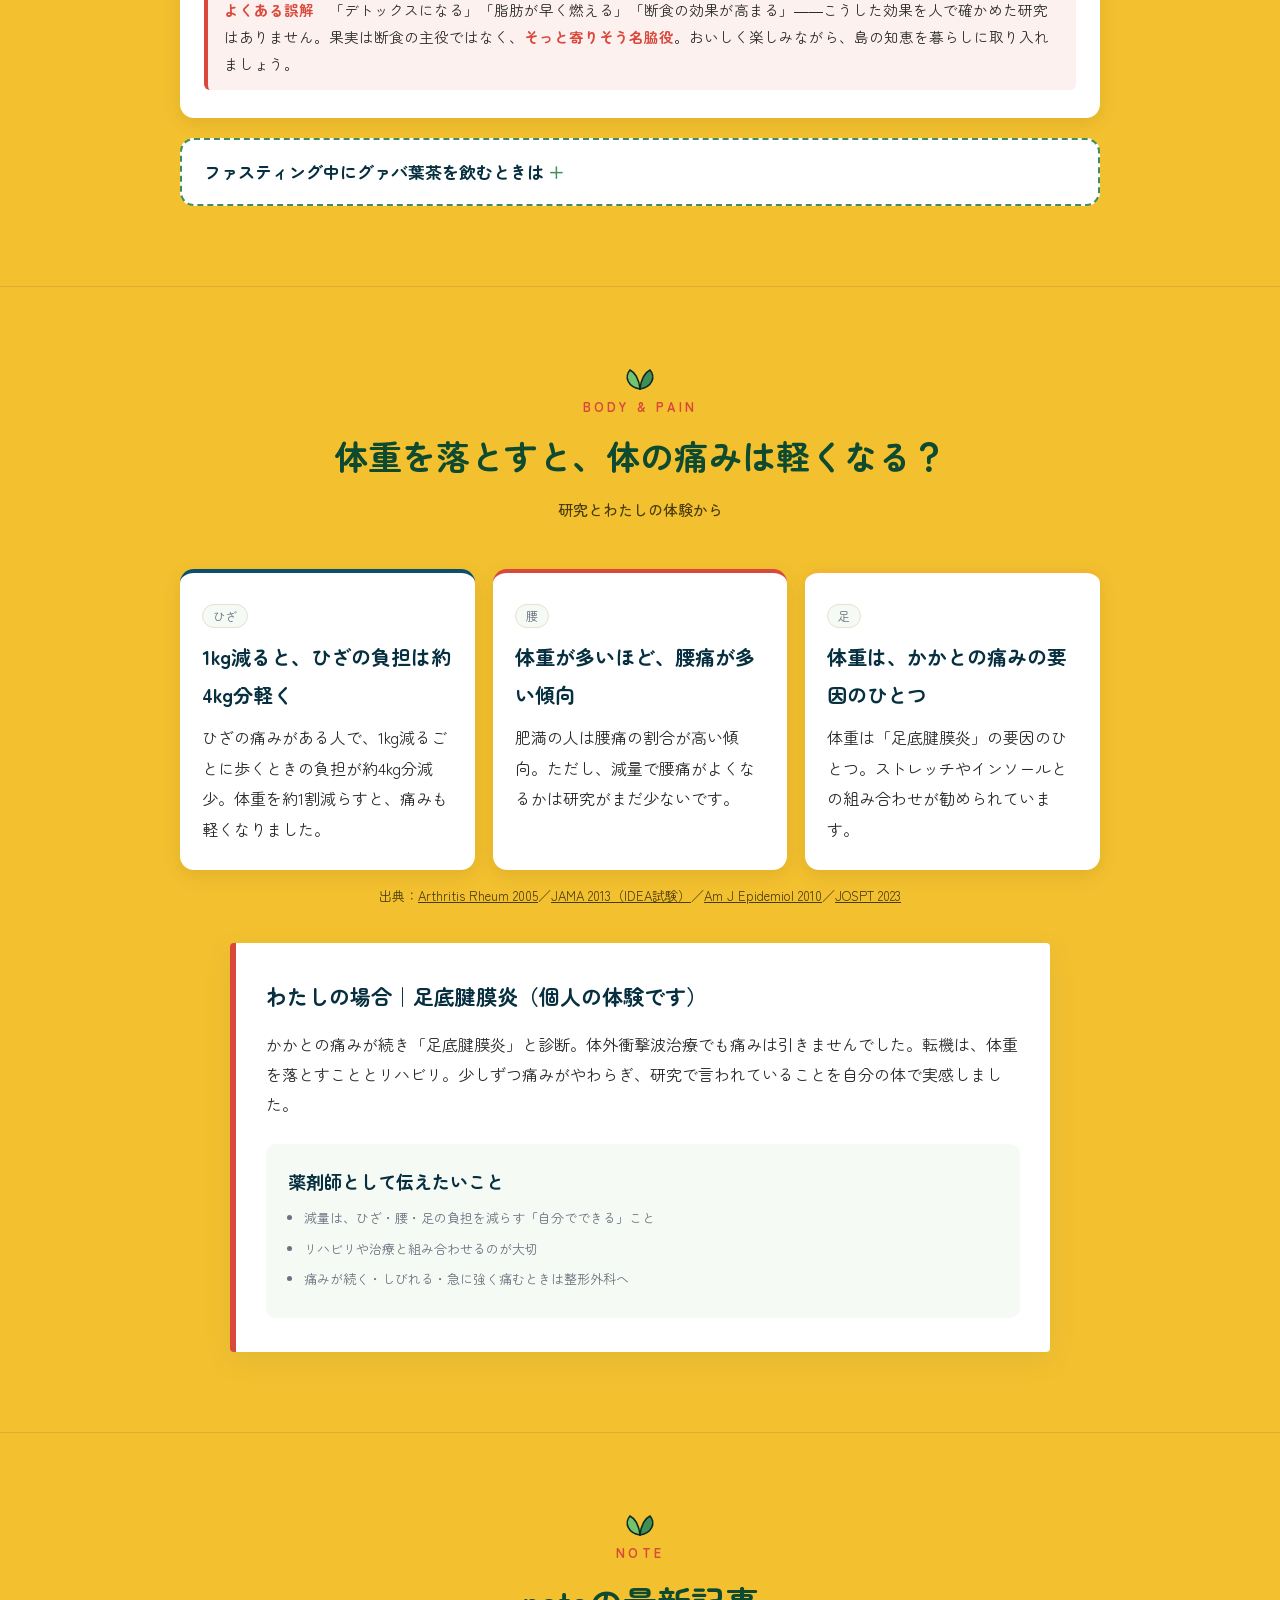
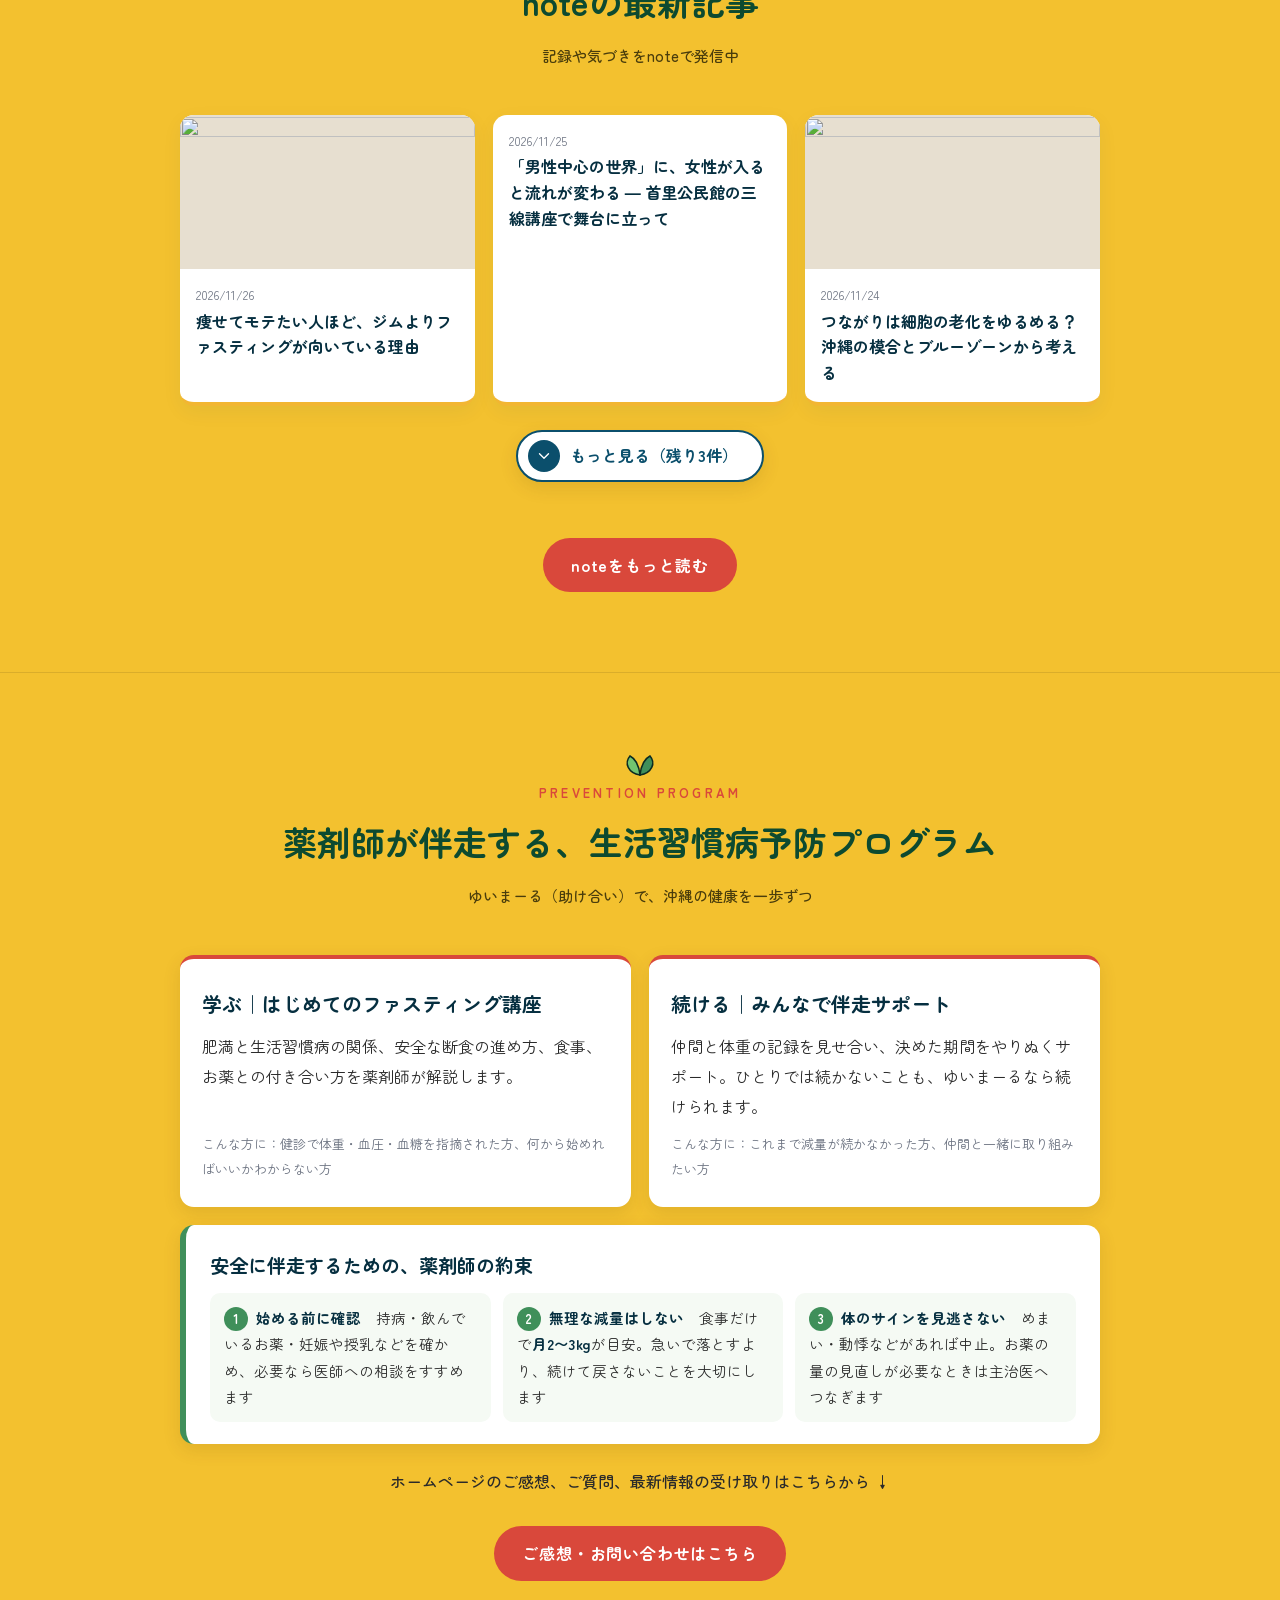
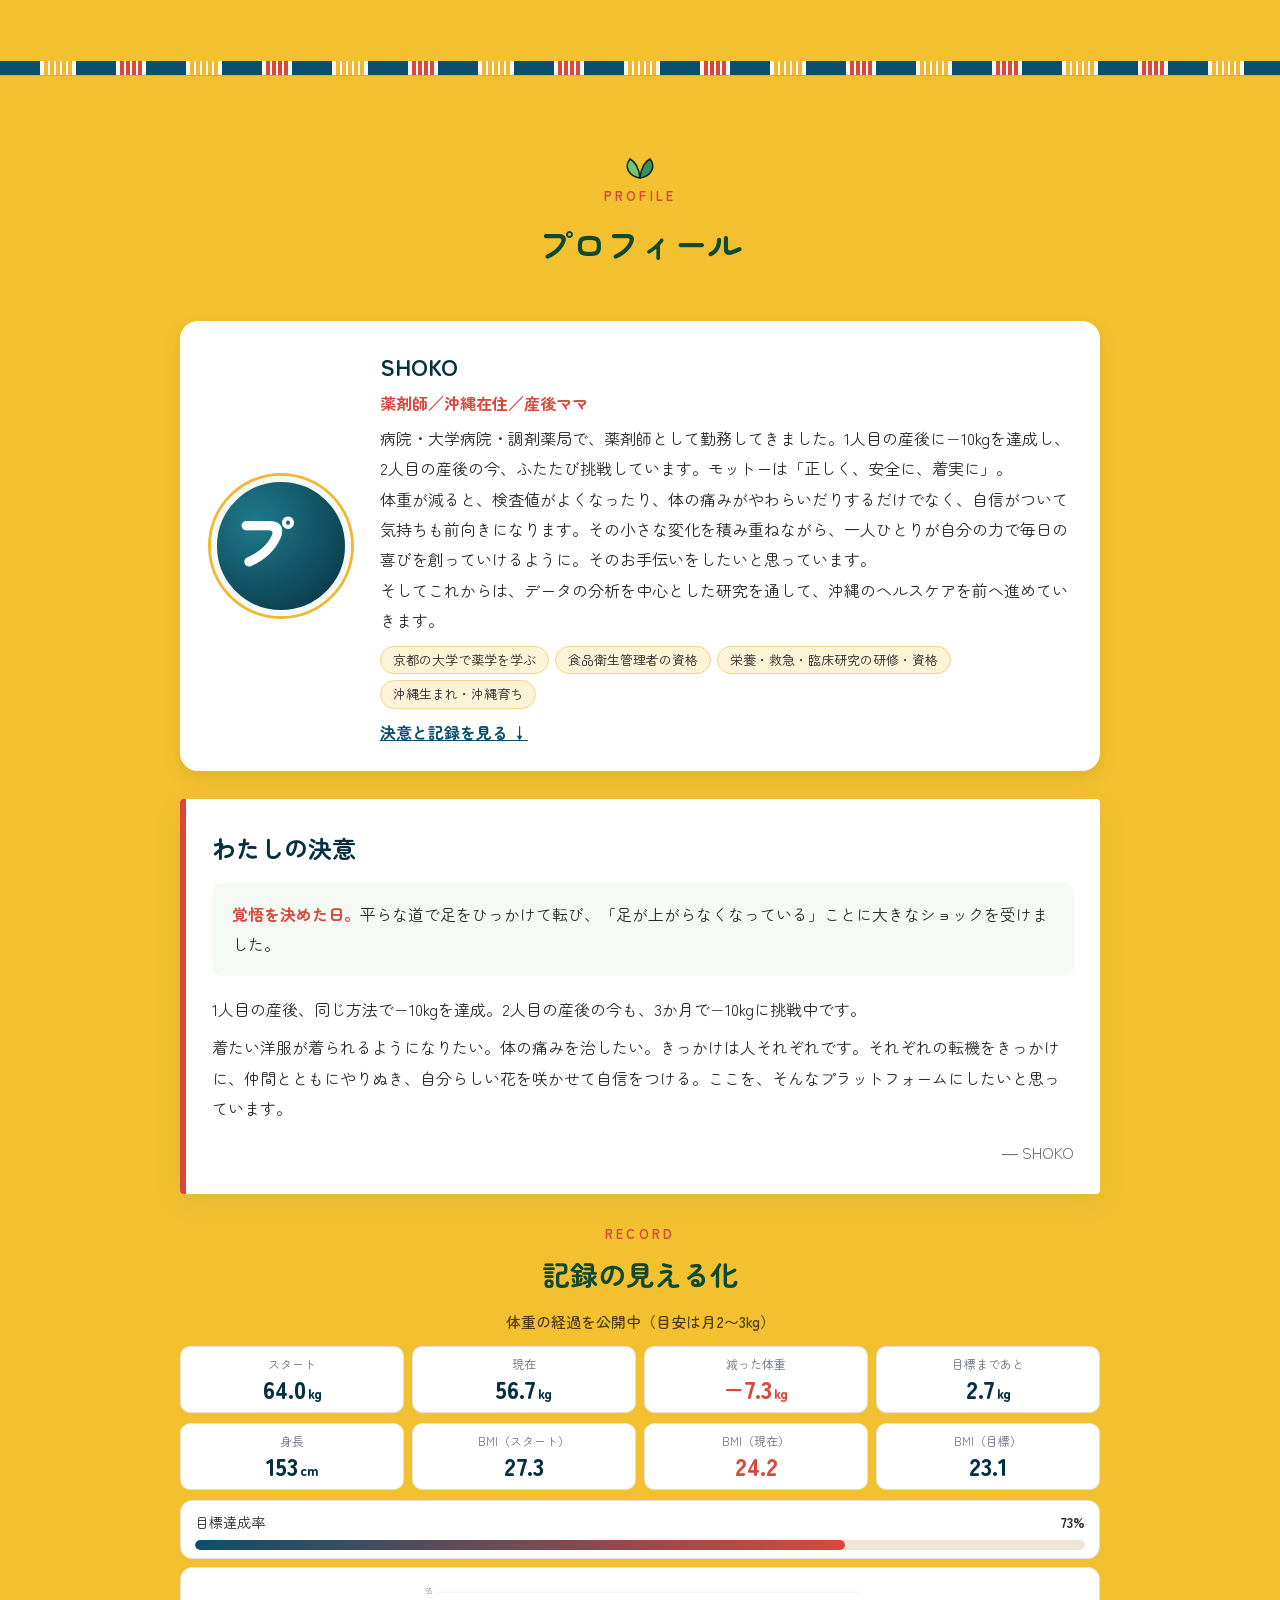
==== commit 2a05933d: "プロフィールの文章を、経歴・想い・これからの流れで伝わるように整える Co-Authored-By: Claude Opus 5.5 <noreply@anthropic.com>" ====
--- a/index.html
+++ b/index.html
@@ -1196,9 +1196,9 @@
       <div>
         <h3 class="nickname">（ニックネーム）</h3>
         <p class="role">薬剤師／沖縄在住／産後ママ</p>
-        <p>病院・大学病院・調剤薬局で勤務。1人目の産後に−10kgを達成し、2人目の産後の今、再挑戦中。モットーは「正しく、安全に、着実に」。</p>
-        <p>これからは、沖縄のヘルスケア開発をすすめたい。データの分析を中心に、研究に取り組んでいきます。</p>
-        <p>痩せることで検査値がよくなったり、体の痛みが改善したり、自信がついて前向きになれたり。一人ひとりが、自分で喜びを創っていけるようになるとよいと思っています。</p>
+        <p>病院・大学病院・調剤薬局で、薬剤師として勤務してきました。1人目の産後に−10kgを達成し、2人目の産後の今、ふたたび挑戦しています。モットーは「正しく、安全に、着実に」。</p>
+        <p>体重が減ると、検査値がよくなったり、体の痛みがやわらいだりするだけでなく、自信がついて気持ちも前向きになります。その小さな変化を積み重ねながら、一人ひとりが自分の力で毎日の喜びを創っていけるように。そのお手伝いをしたいと思っています。</p>
+        <p>そしてこれからは、データの分析を中心とした研究を通して、沖縄のヘルスケアを前へ進めていきます。</p>
         <ul class="prof-tags">
           <li>京都の大学で薬学を学ぶ</li>
           <li>食品衛生管理者の資格</li>
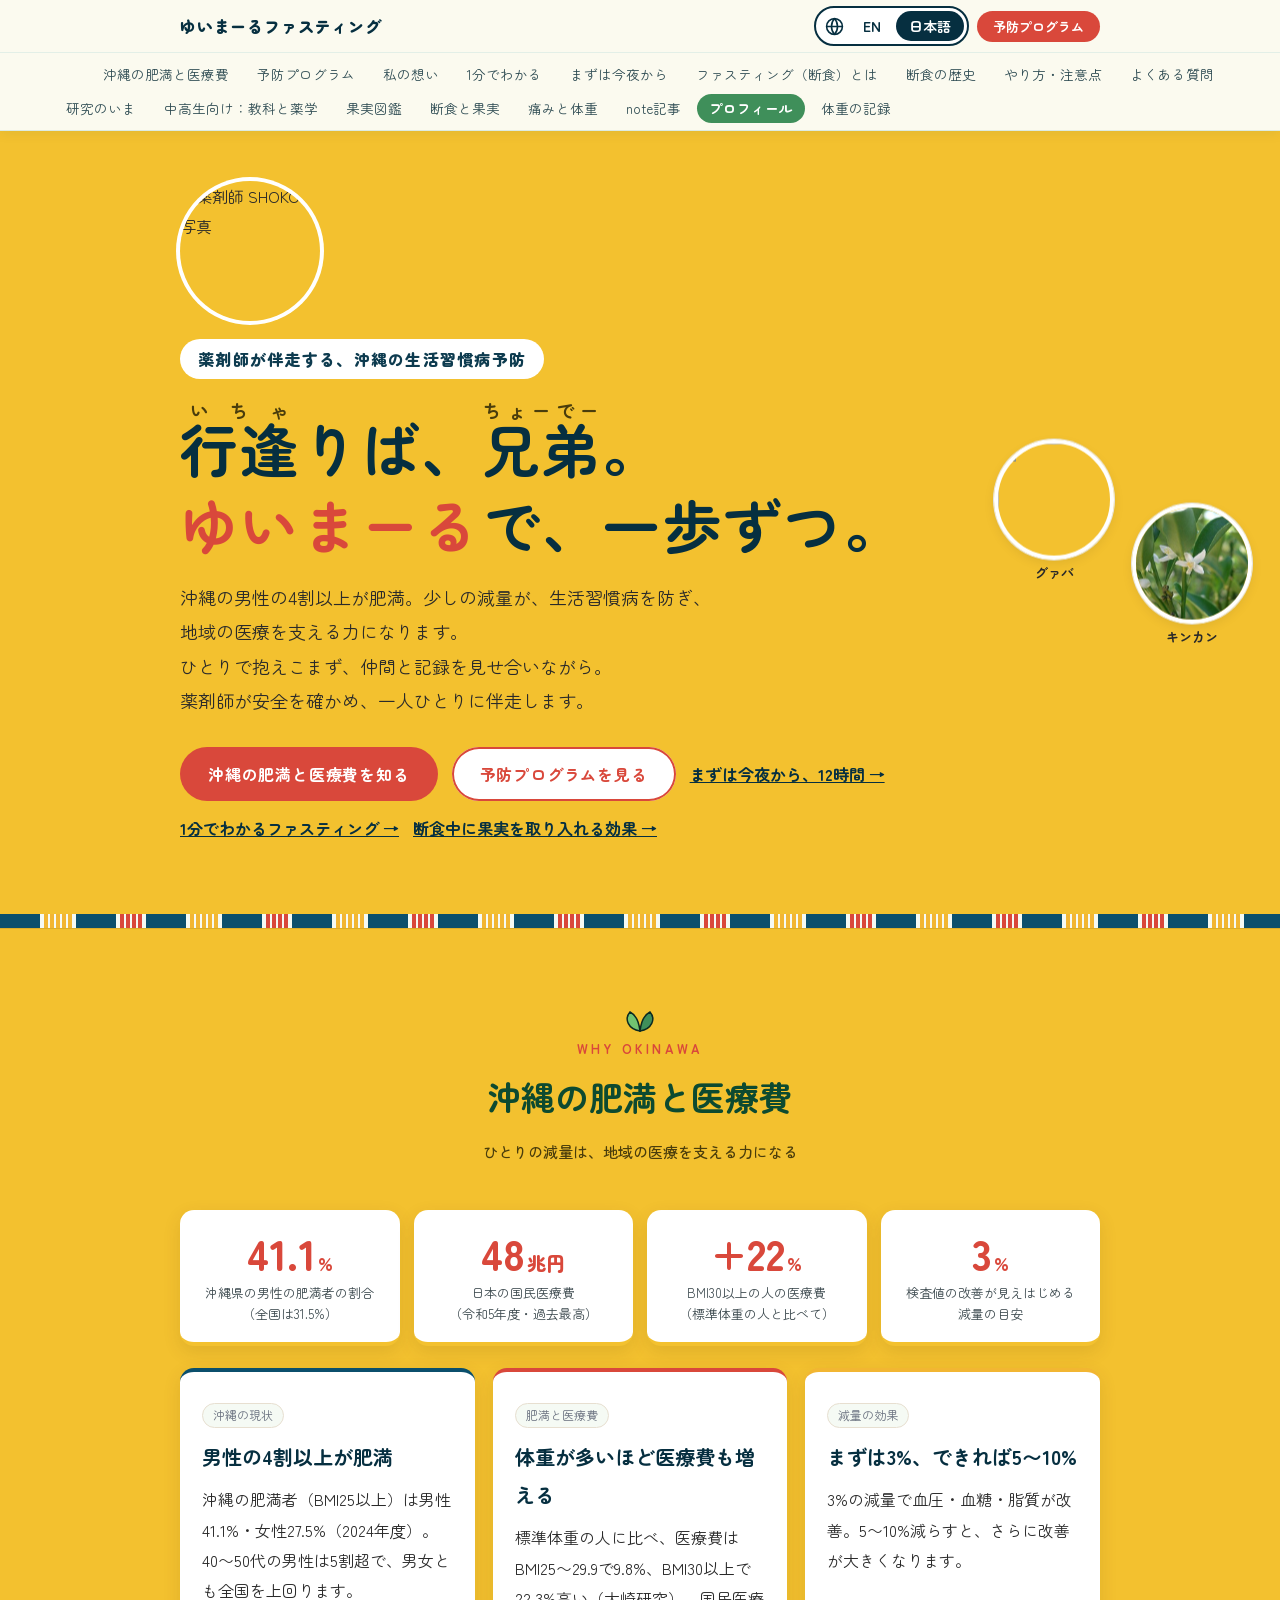
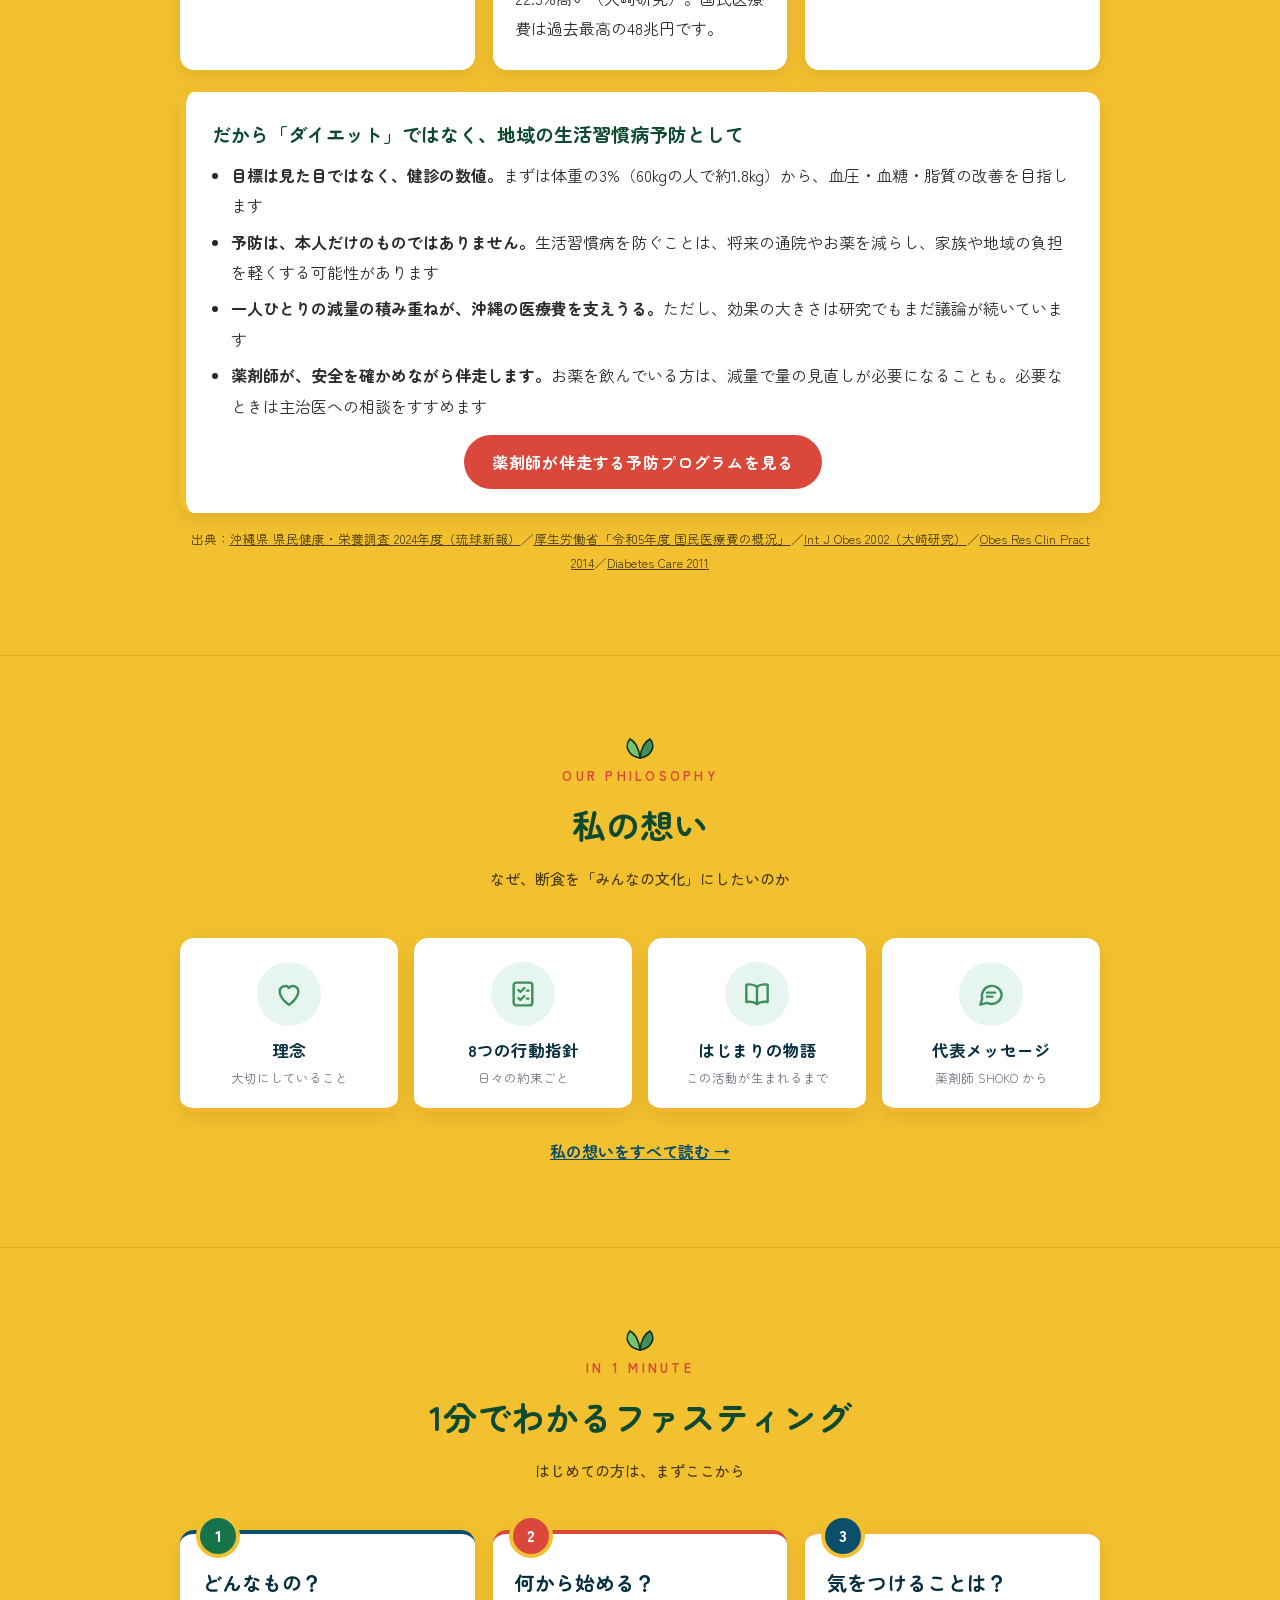
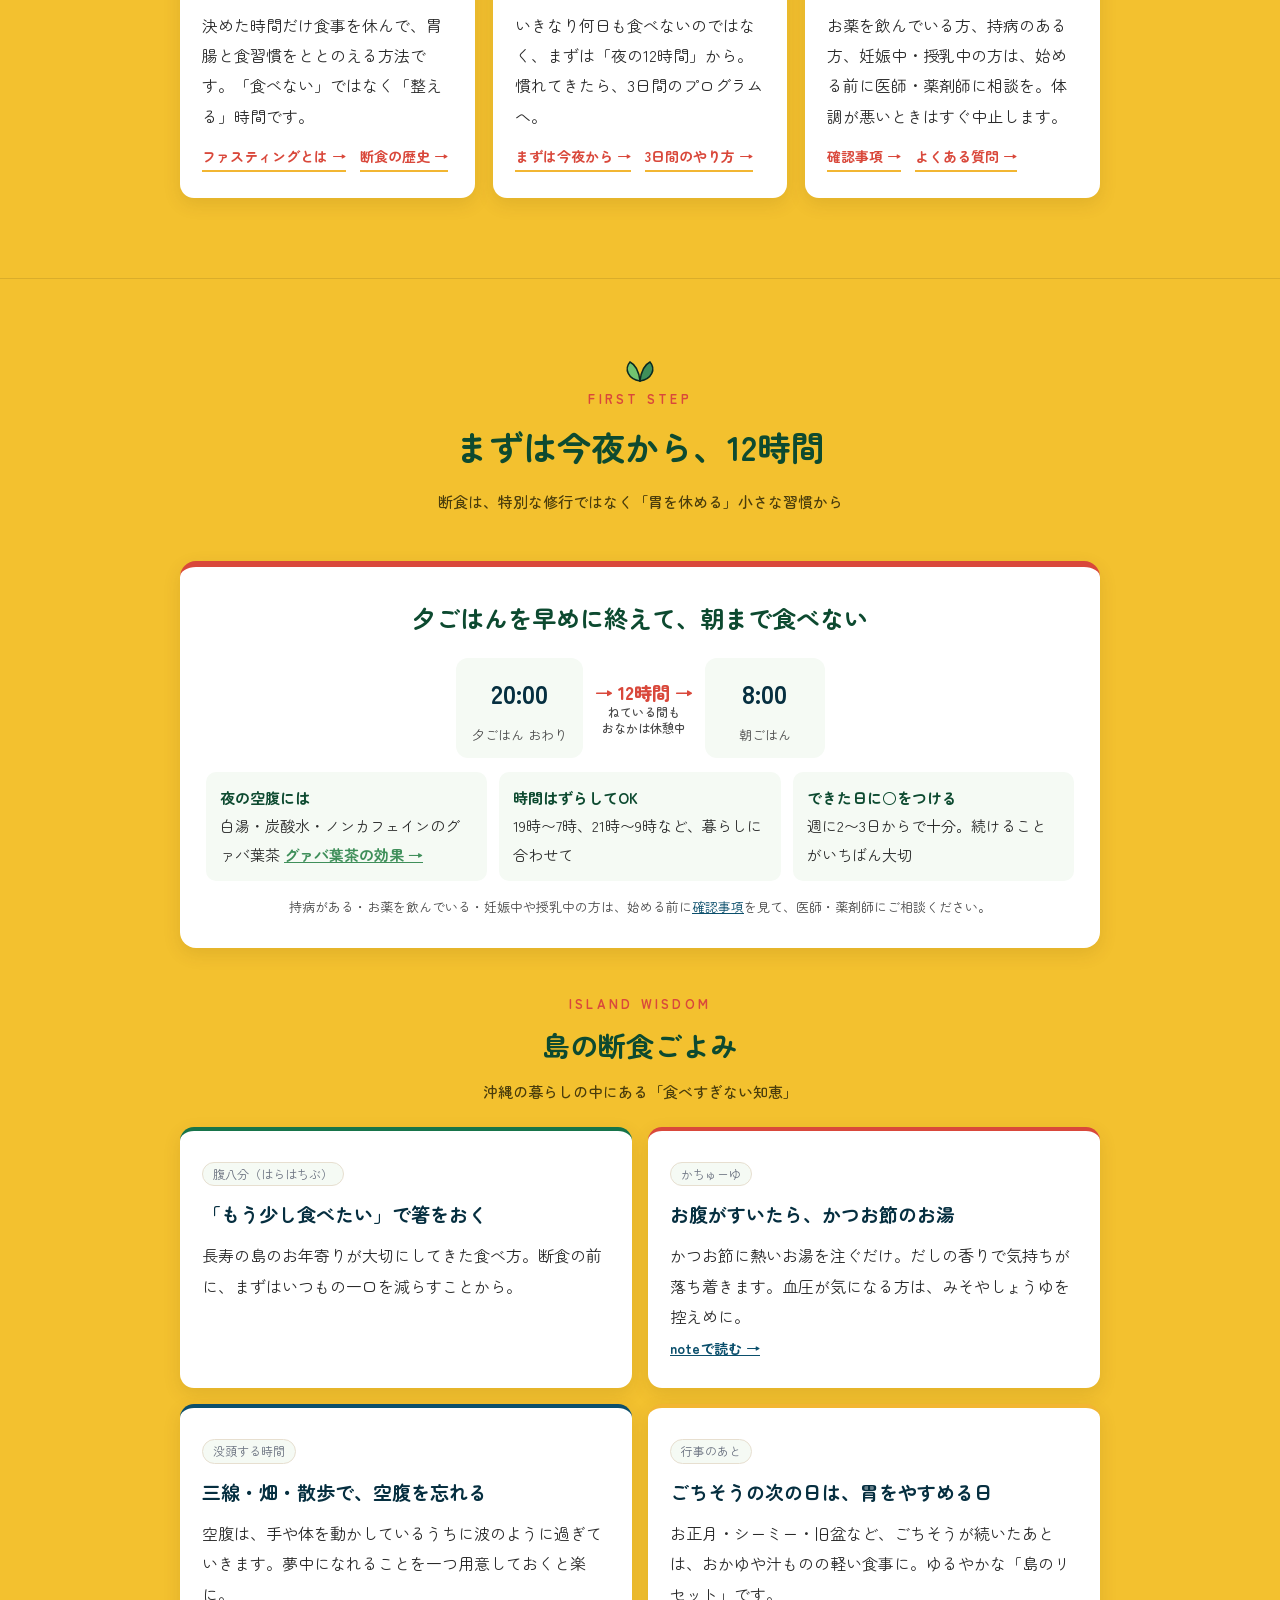
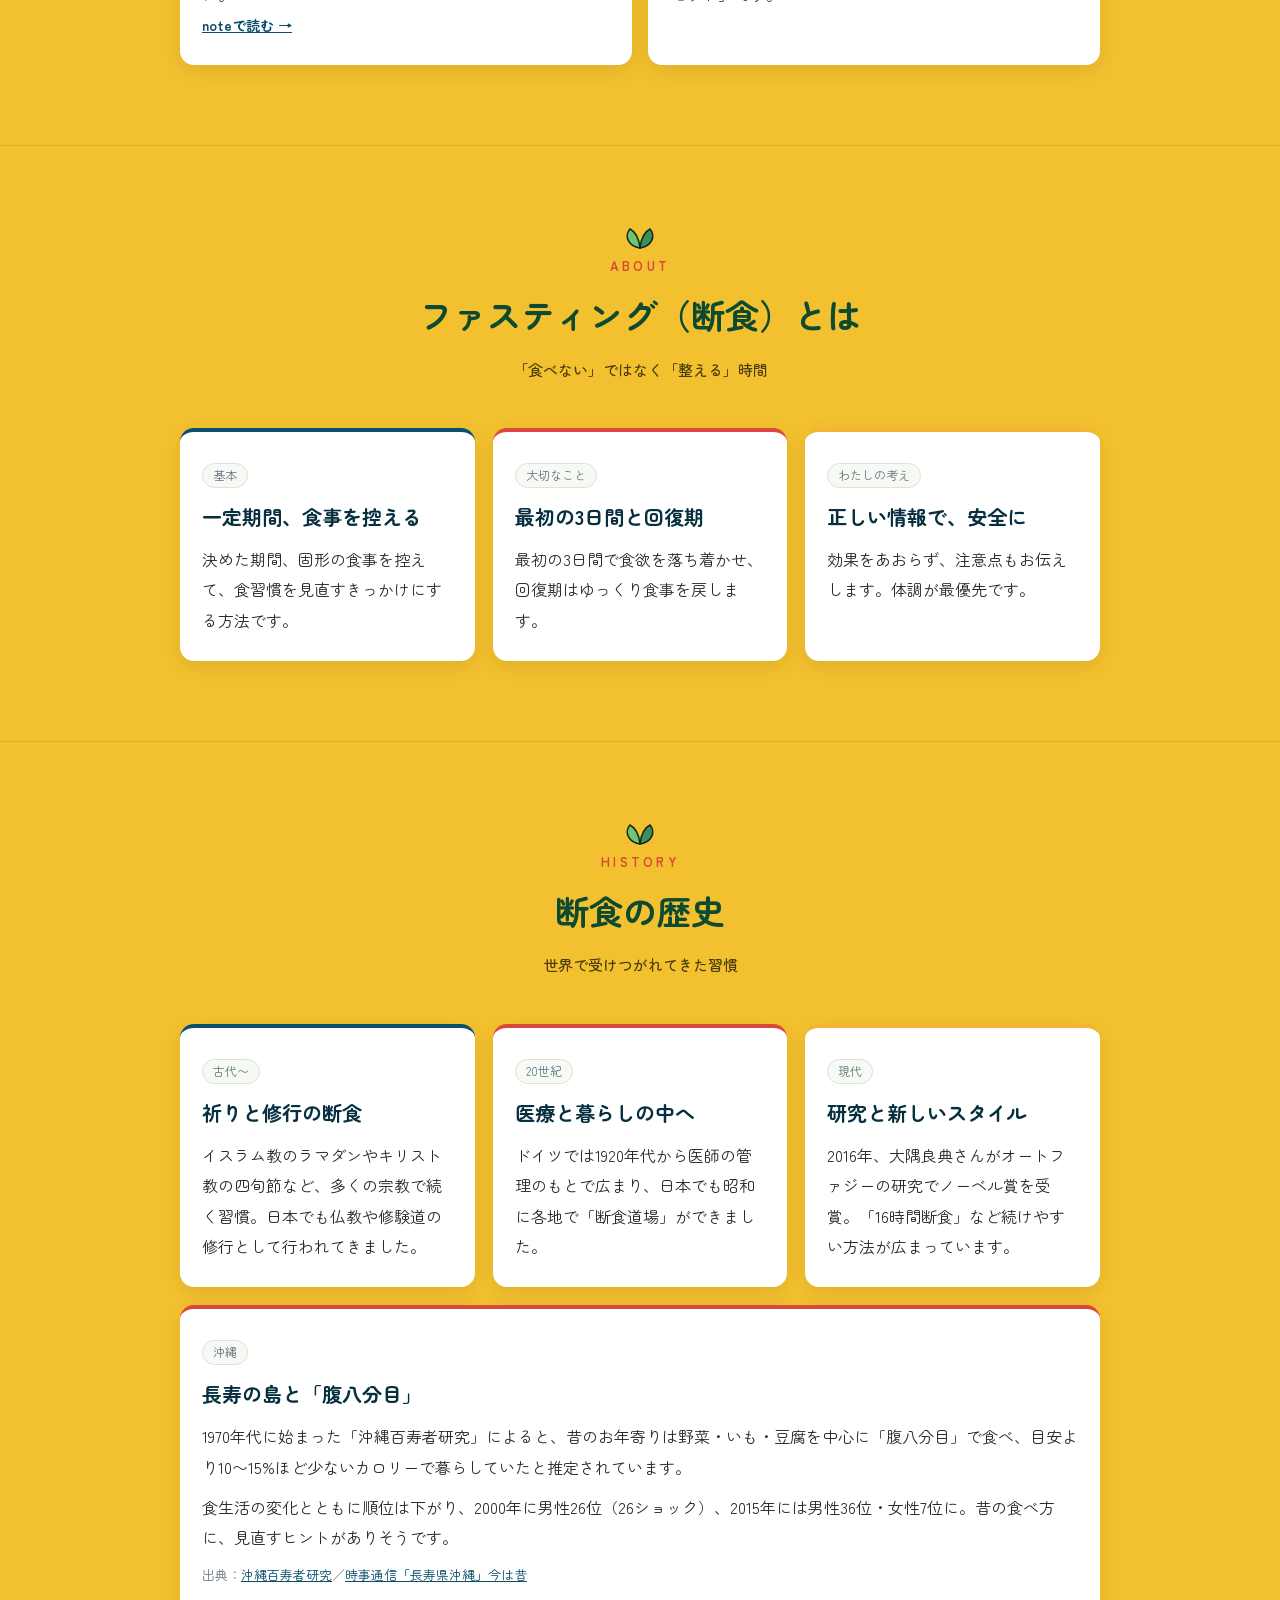
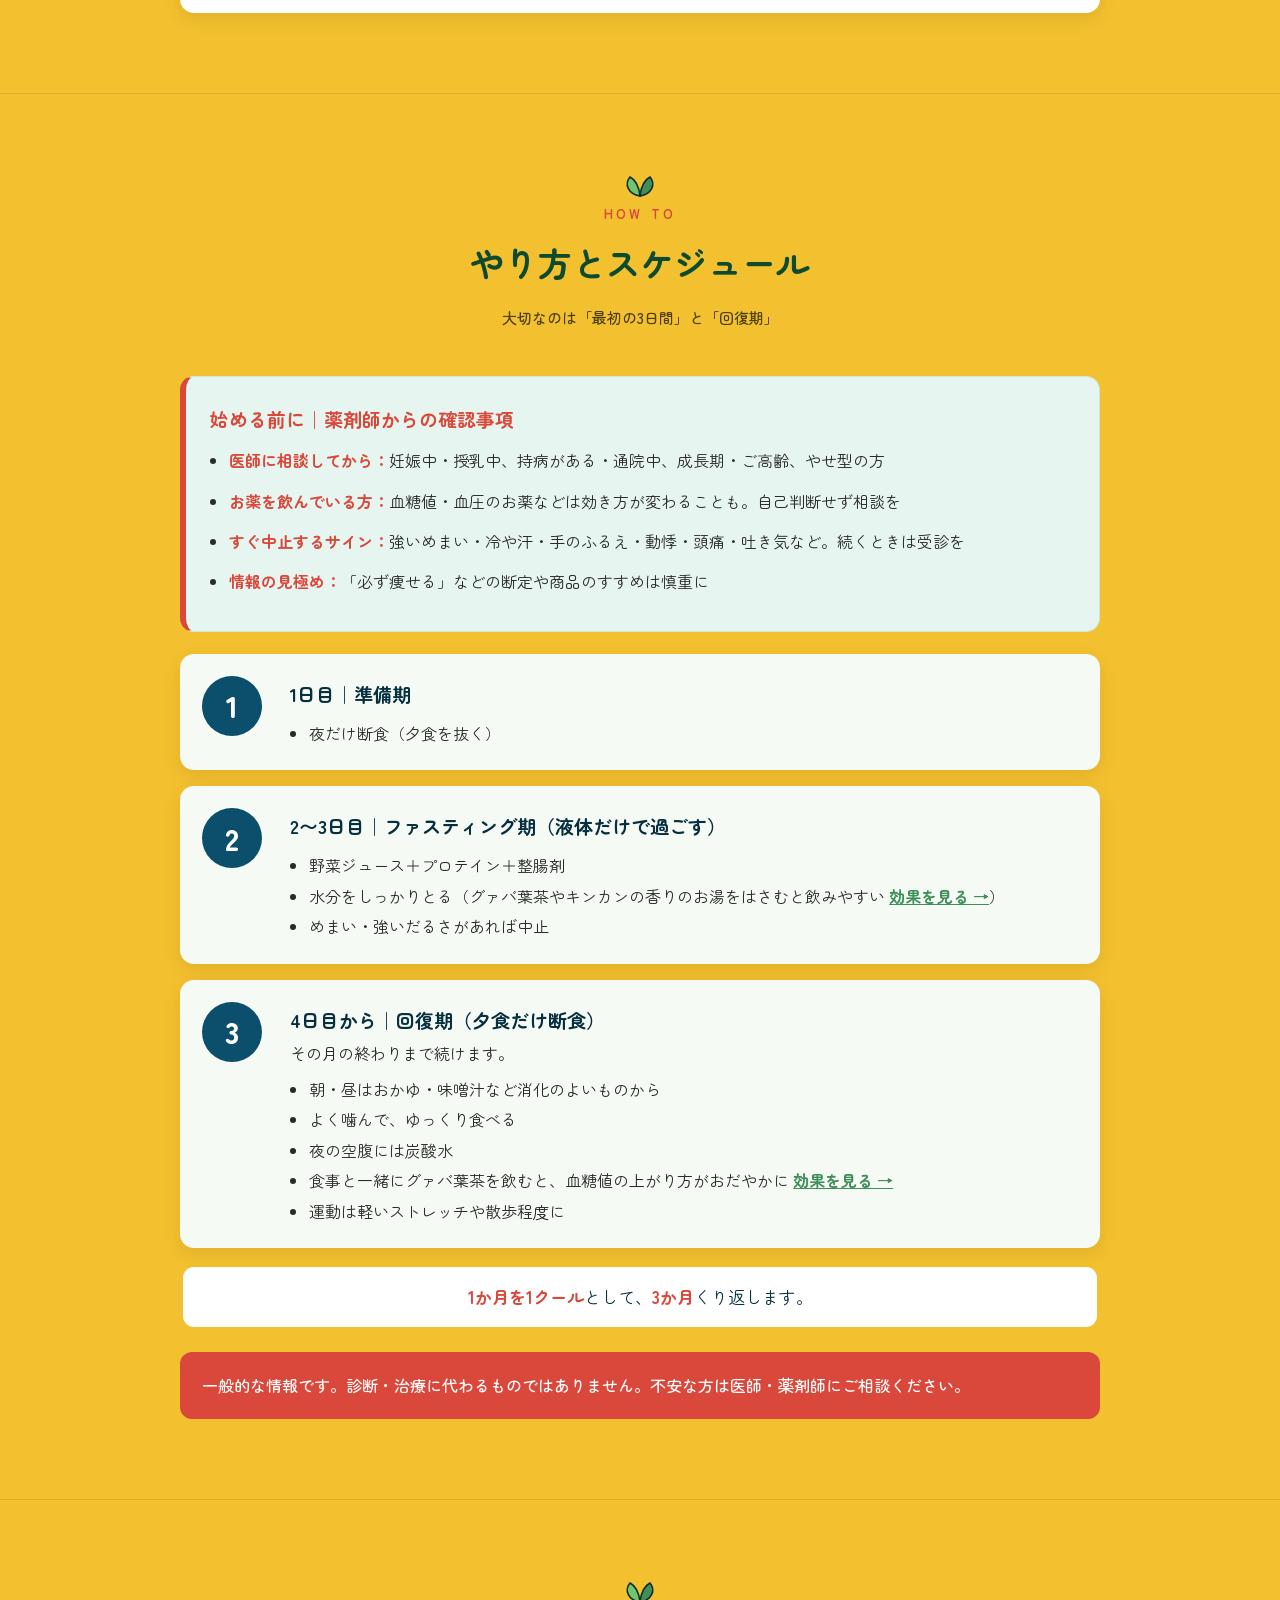
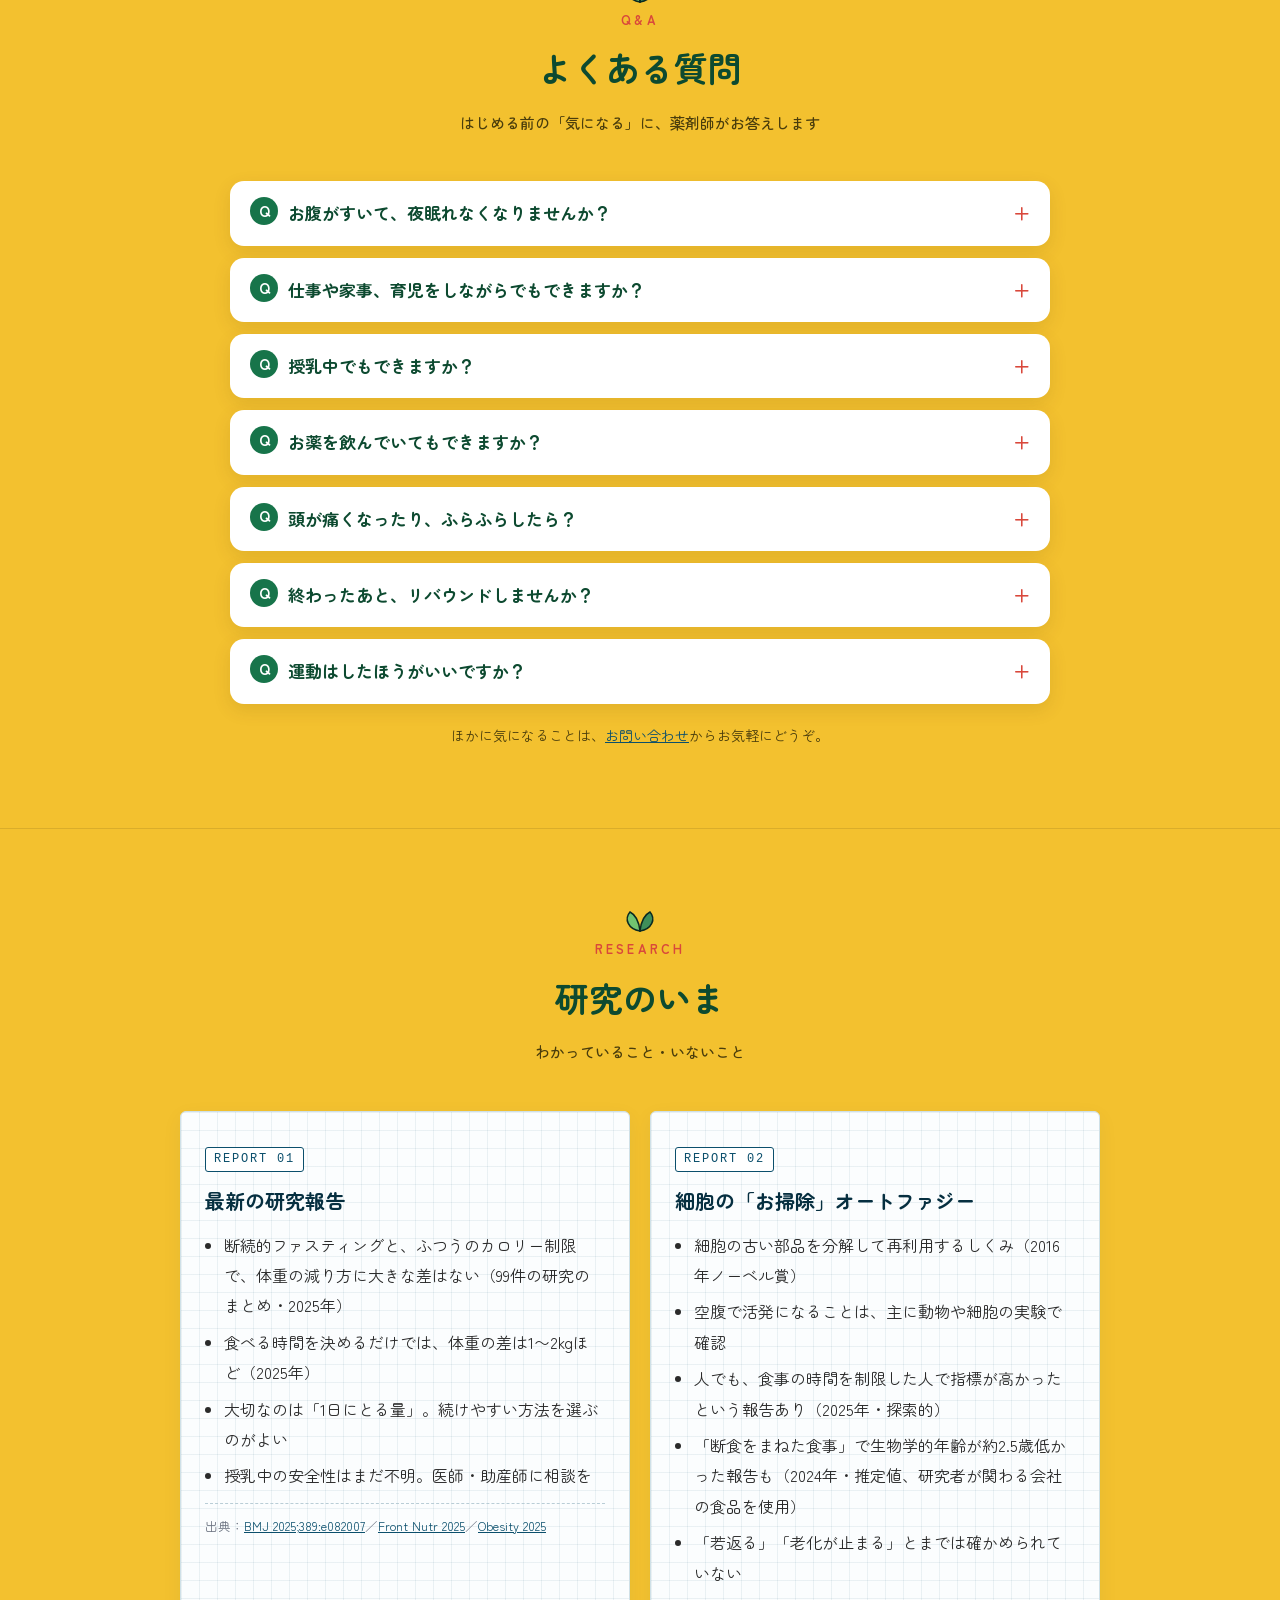
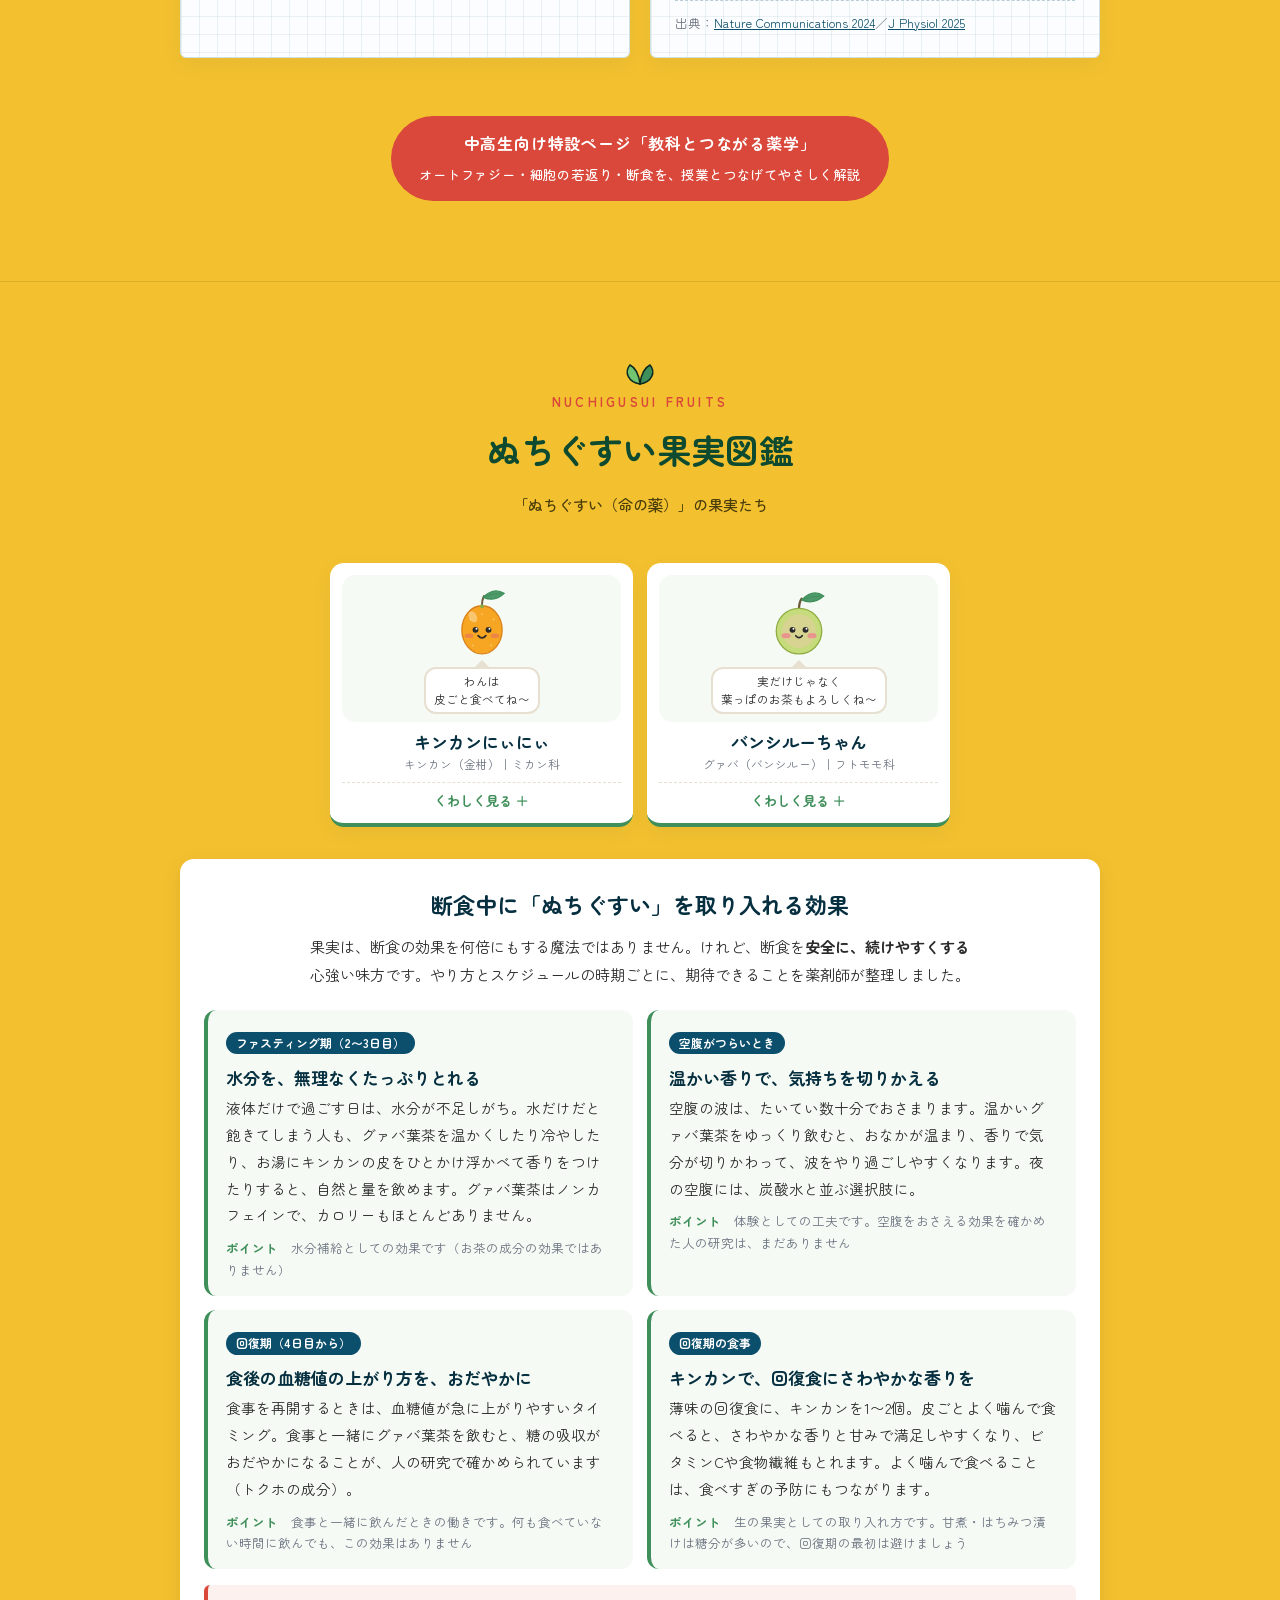
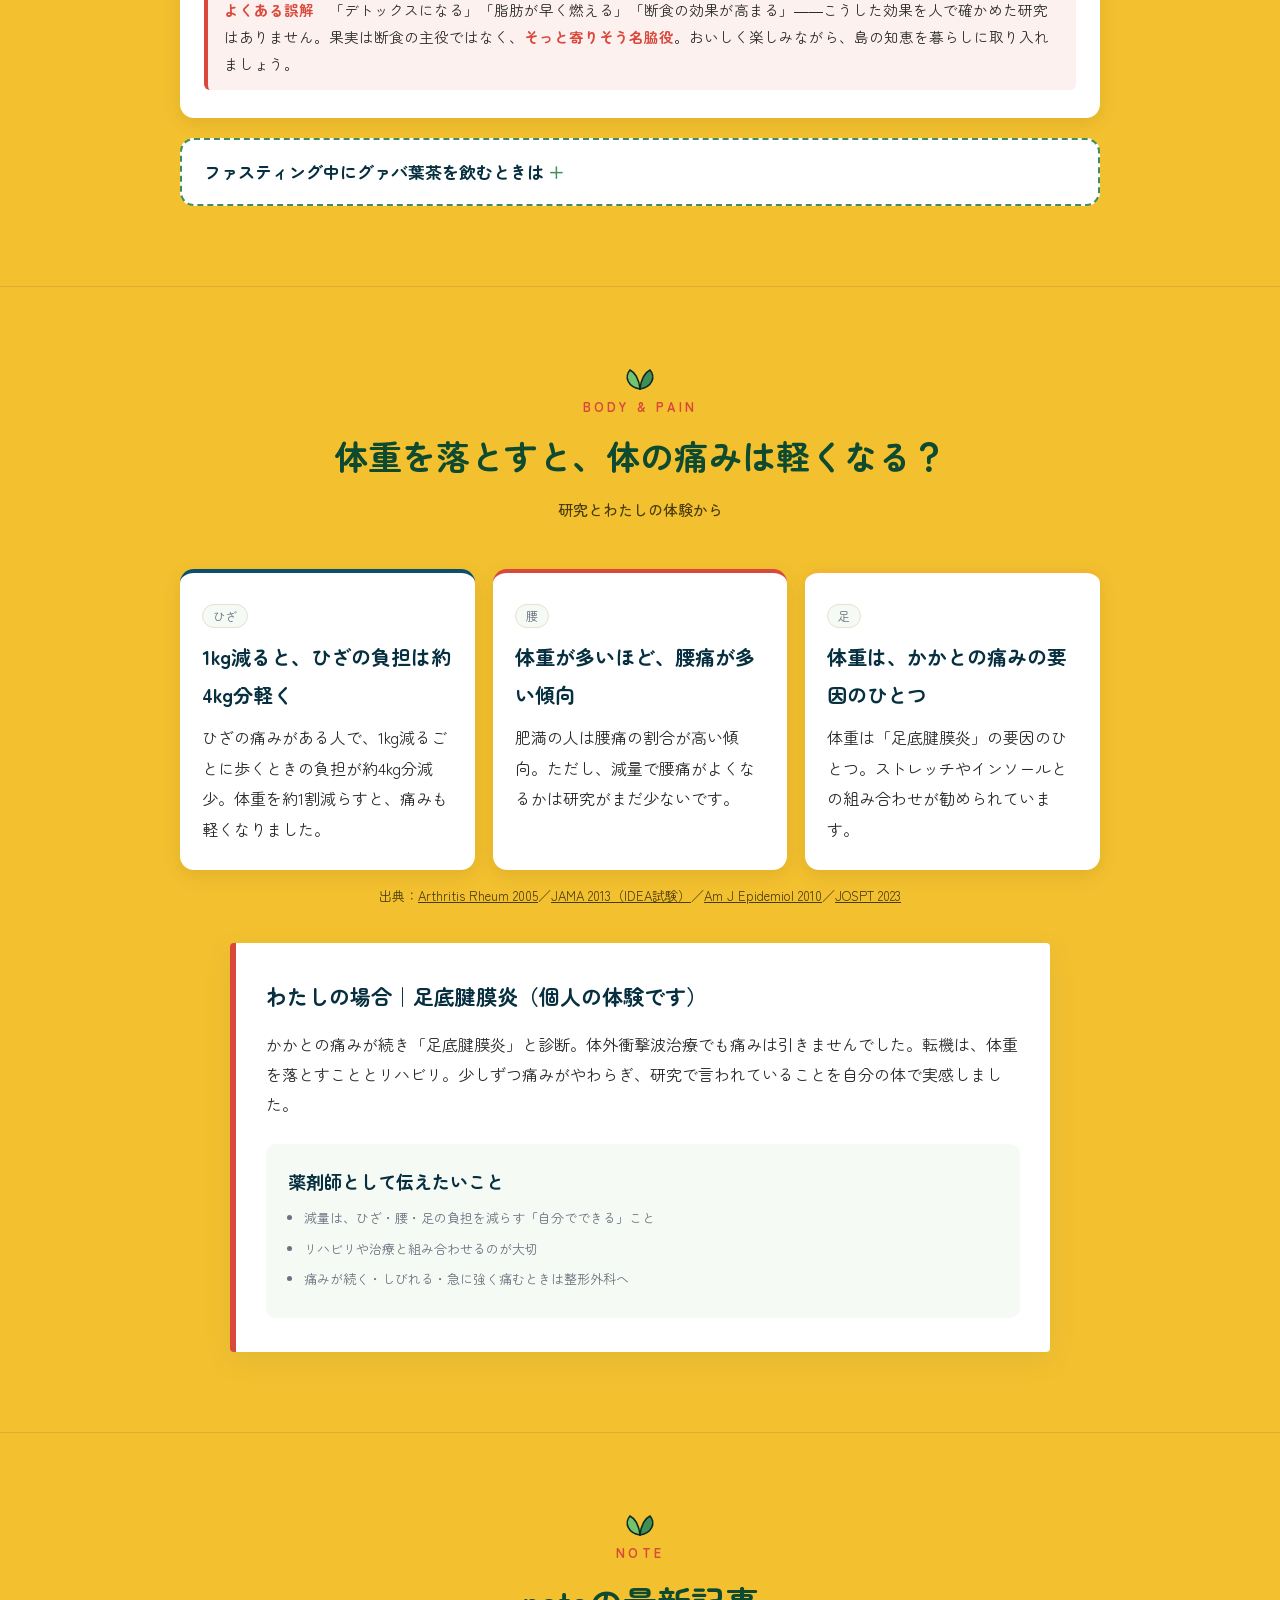
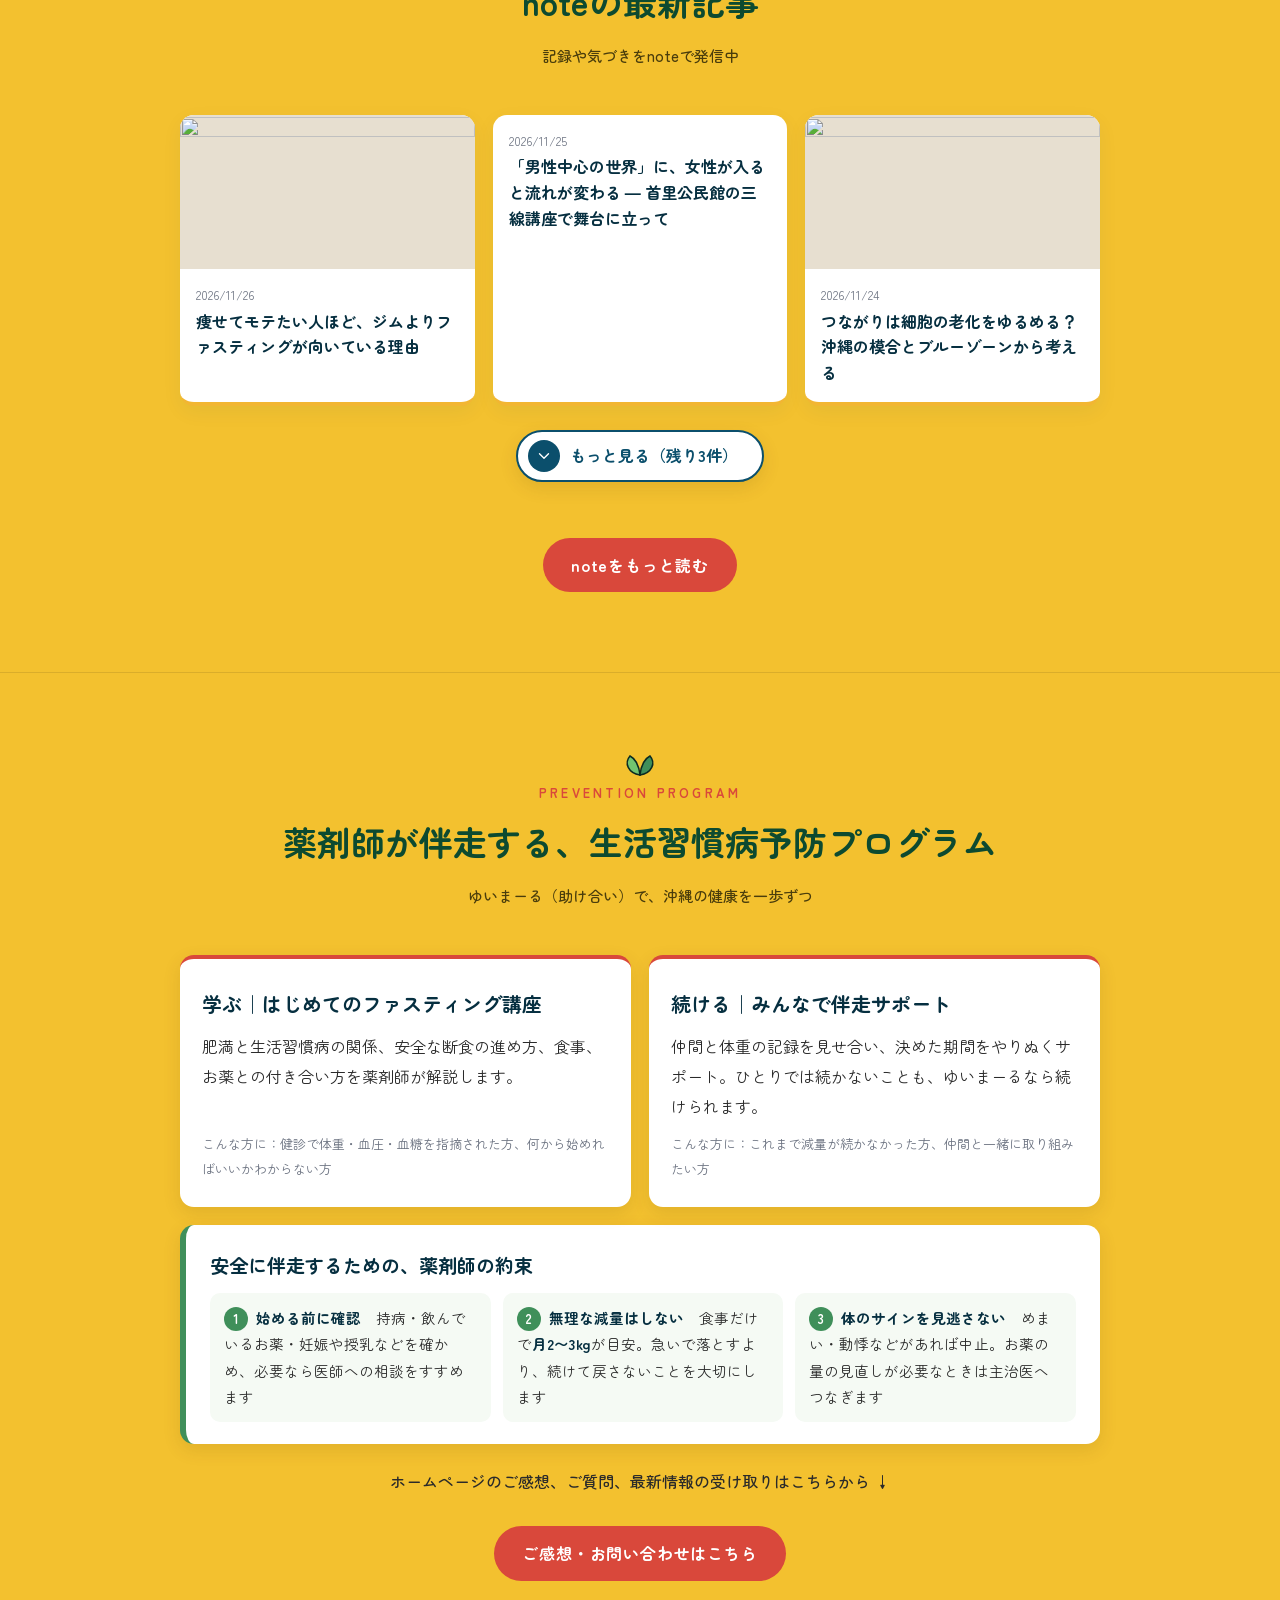
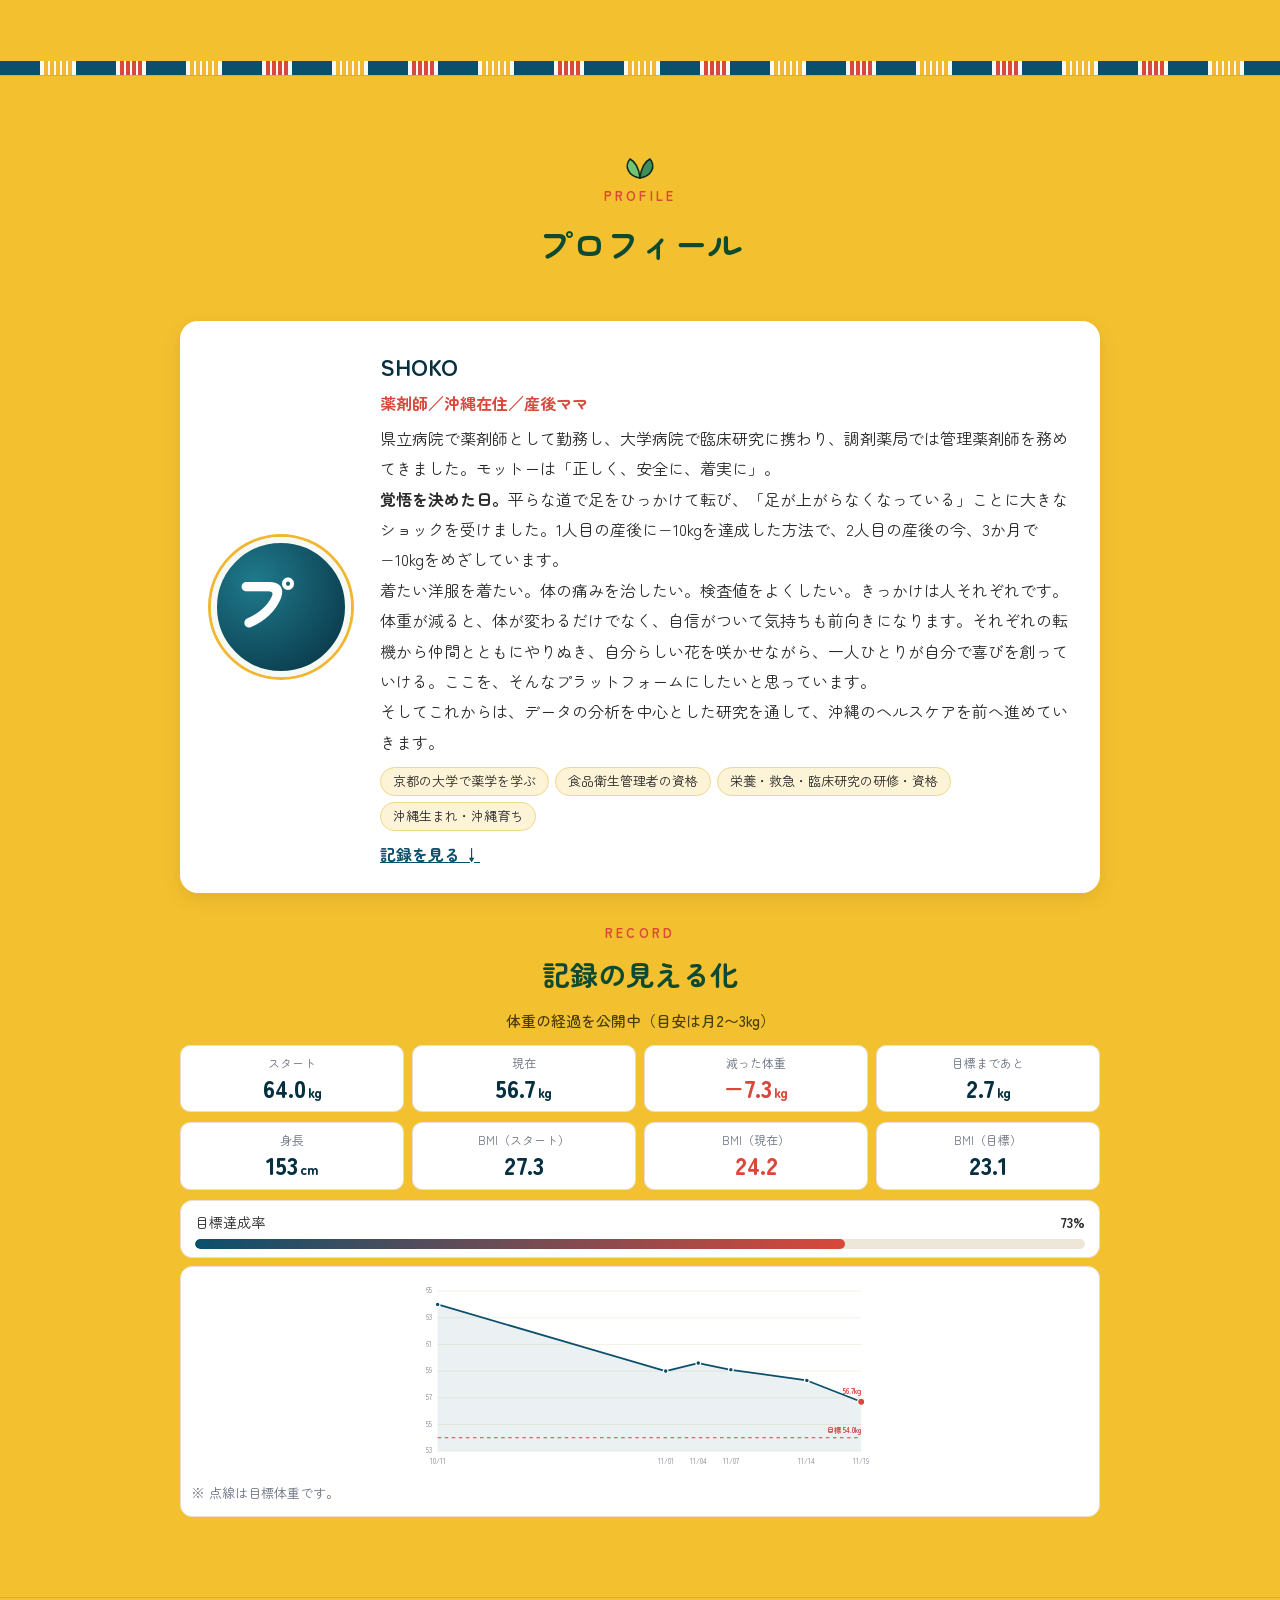
==== commit cf28f463: "「わたしの決意」をプロフィールにまとめ、経歴を具体的に書きかえる - 決意の枠をなくし、プロフィールを経歴・覚悟を決めた日・想い・これからの1つの文章に - 経歴を「県立病院で勤務、大学病院で臨床研究" ====
--- a/index.html
+++ b/index.html
@@ -1196,8 +1196,9 @@
       <div>
         <h3 class="nickname">（ニックネーム）</h3>
         <p class="role">薬剤師／沖縄在住／産後ママ</p>
-        <p>病院・大学病院・調剤薬局で、薬剤師として勤務してきました。1人目の産後に−10kgを達成し、2人目の産後の今、ふたたび挑戦しています。モットーは「正しく、安全に、着実に」。</p>
-        <p>体重が減ると、検査値がよくなったり、体の痛みがやわらいだりするだけでなく、自信がついて気持ちも前向きになります。その小さな変化を積み重ねながら、一人ひとりが自分の力で毎日の喜びを創っていけるように。そのお手伝いをしたいと思っています。</p>
+        <p>県立病院で薬剤師として勤務し、大学病院で臨床研究に携わり、調剤薬局では管理薬剤師を務めてきました。モットーは「正しく、安全に、着実に」。</p>
+        <p><b>覚悟を決めた日。</b>平らな道で足をひっかけて転び、「足が上がらなくなっている」ことに大きなショックを受けました。1人目の産後に−10kgを達成した方法で、2人目の産後の今、3か月で−10kgをめざしています。</p>
+        <p>着たい洋服を着たい。体の痛みを治したい。検査値をよくしたい。きっかけは人それぞれです。体重が減ると、体が変わるだけでなく、自信がついて気持ちも前向きになります。それぞれの転機から仲間とともにやりぬき、自分らしい花を咲かせながら、一人ひとりが自分で喜びを創っていける。ここを、そんなプラットフォームにしたいと思っています。</p>
         <p>そしてこれからは、データの分析を中心とした研究を通して、沖縄のヘルスケアを前へ進めていきます。</p>
         <ul class="prof-tags">
           <li>京都の大学で薬学を学ぶ</li>
@@ -1205,17 +1206,8 @@
           <li>栄養・救急・臨床研究の研修・資格</li>
           <li>沖縄生まれ・沖縄育ち</li>
         </ul>
-        <p style="margin-top:8px"><a href="#sengen" style="font-weight:700">決意と記録を見る ↓</a></p>
-      </div>
-    </div>
-
-    <!-- わたしの決意 -->
-    <div class="sengen" id="sengen" style="margin-top:28px">
-      <h3>わたしの決意</h3>
-      <p class="kikkake"><b>覚悟を決めた日。</b>平らな道で足をひっかけて転び、「足が上がらなくなっている」ことに大きなショックを受けました。</p>
-      <p>1人目の産後、同じ方法で−10kgを達成。2人目の産後の今も、3か月で−10kgに挑戦中です。</p>
-      <p>着たい洋服が着られるようになりたい。体の痛みを治したい。きっかけは人それぞれです。それぞれの転機をきっかけに、仲間とともにやりぬき、自分らしい花を咲かせて自信をつける。ここを、そんなプラットフォームにしたいと思っています。</p>
-      <p class="sign">― <span class="nickname">（ニックネーム）</span></p>
+        <p style="margin-top:8px"><a href="#kiroku" style="font-weight:700">記録を見る ↓</a></p>
+      </div>
     </div>
 
     <!-- 記録の見える化 -->
